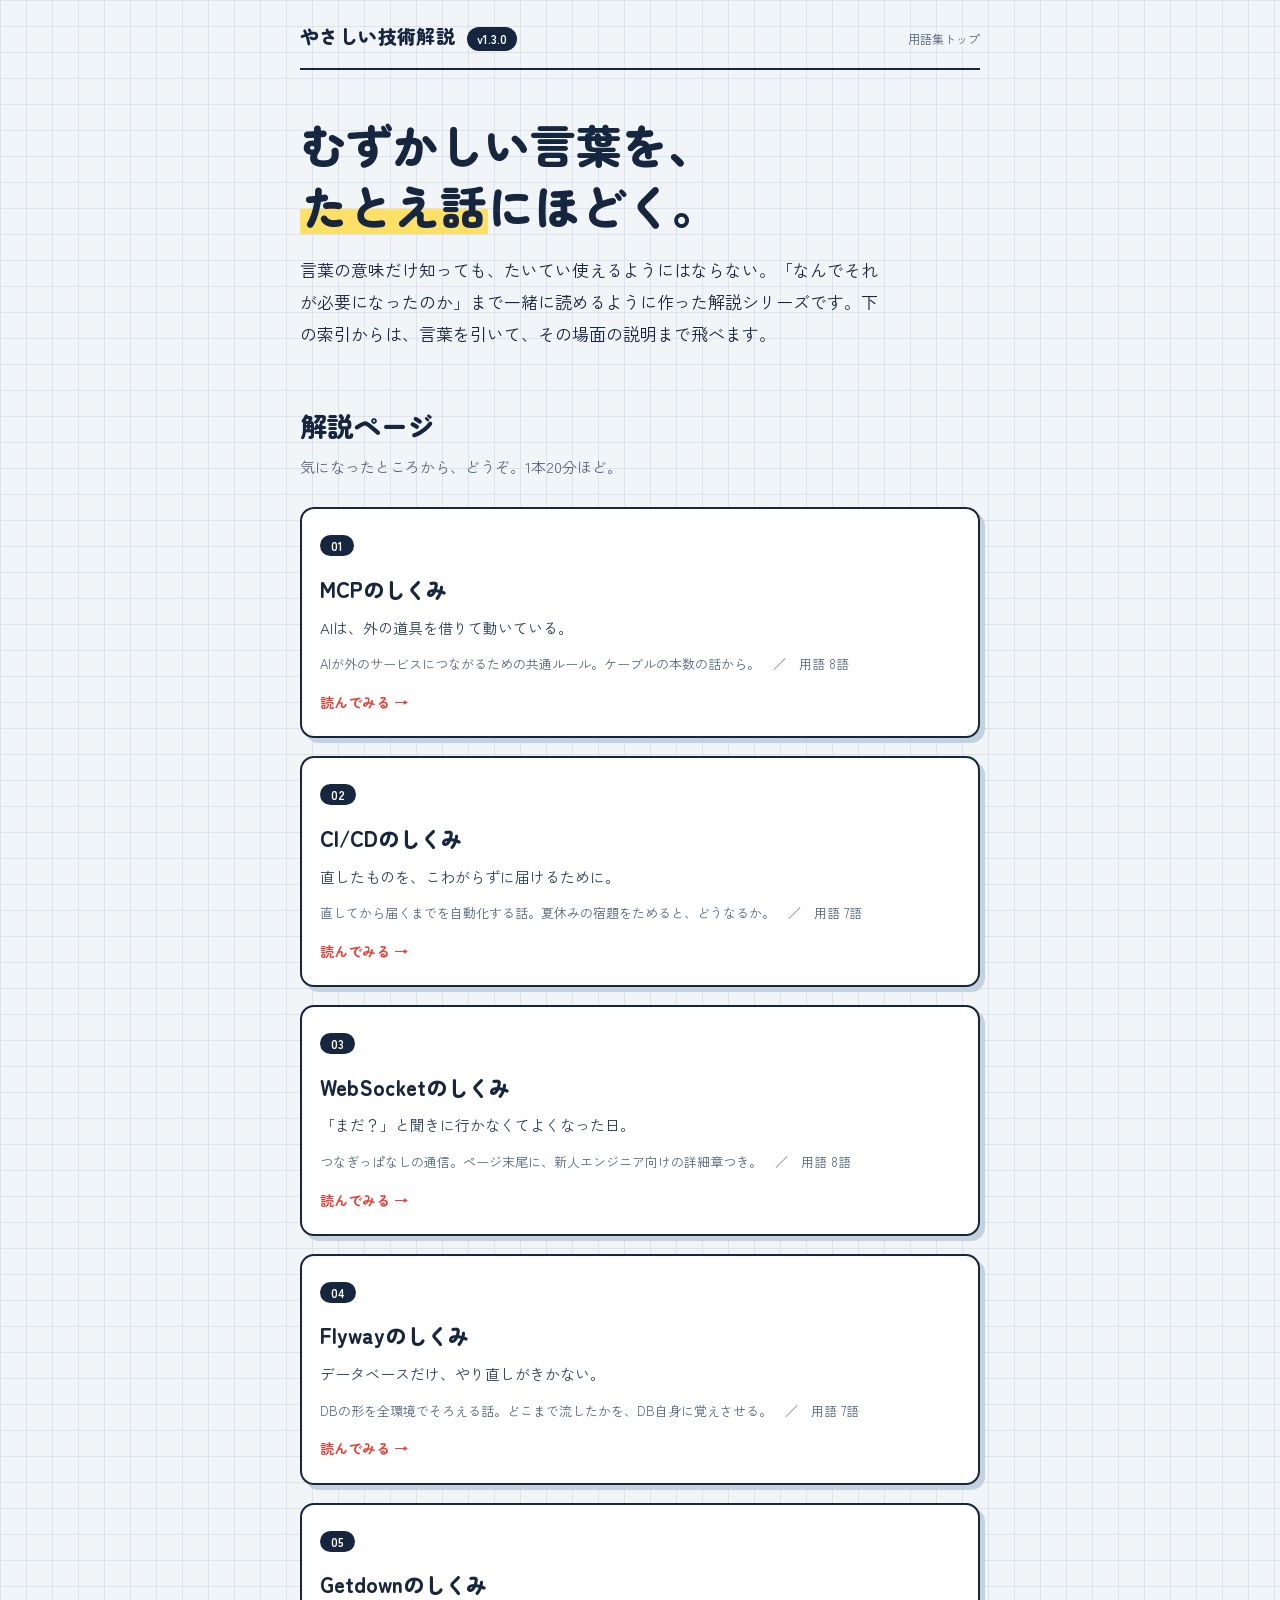
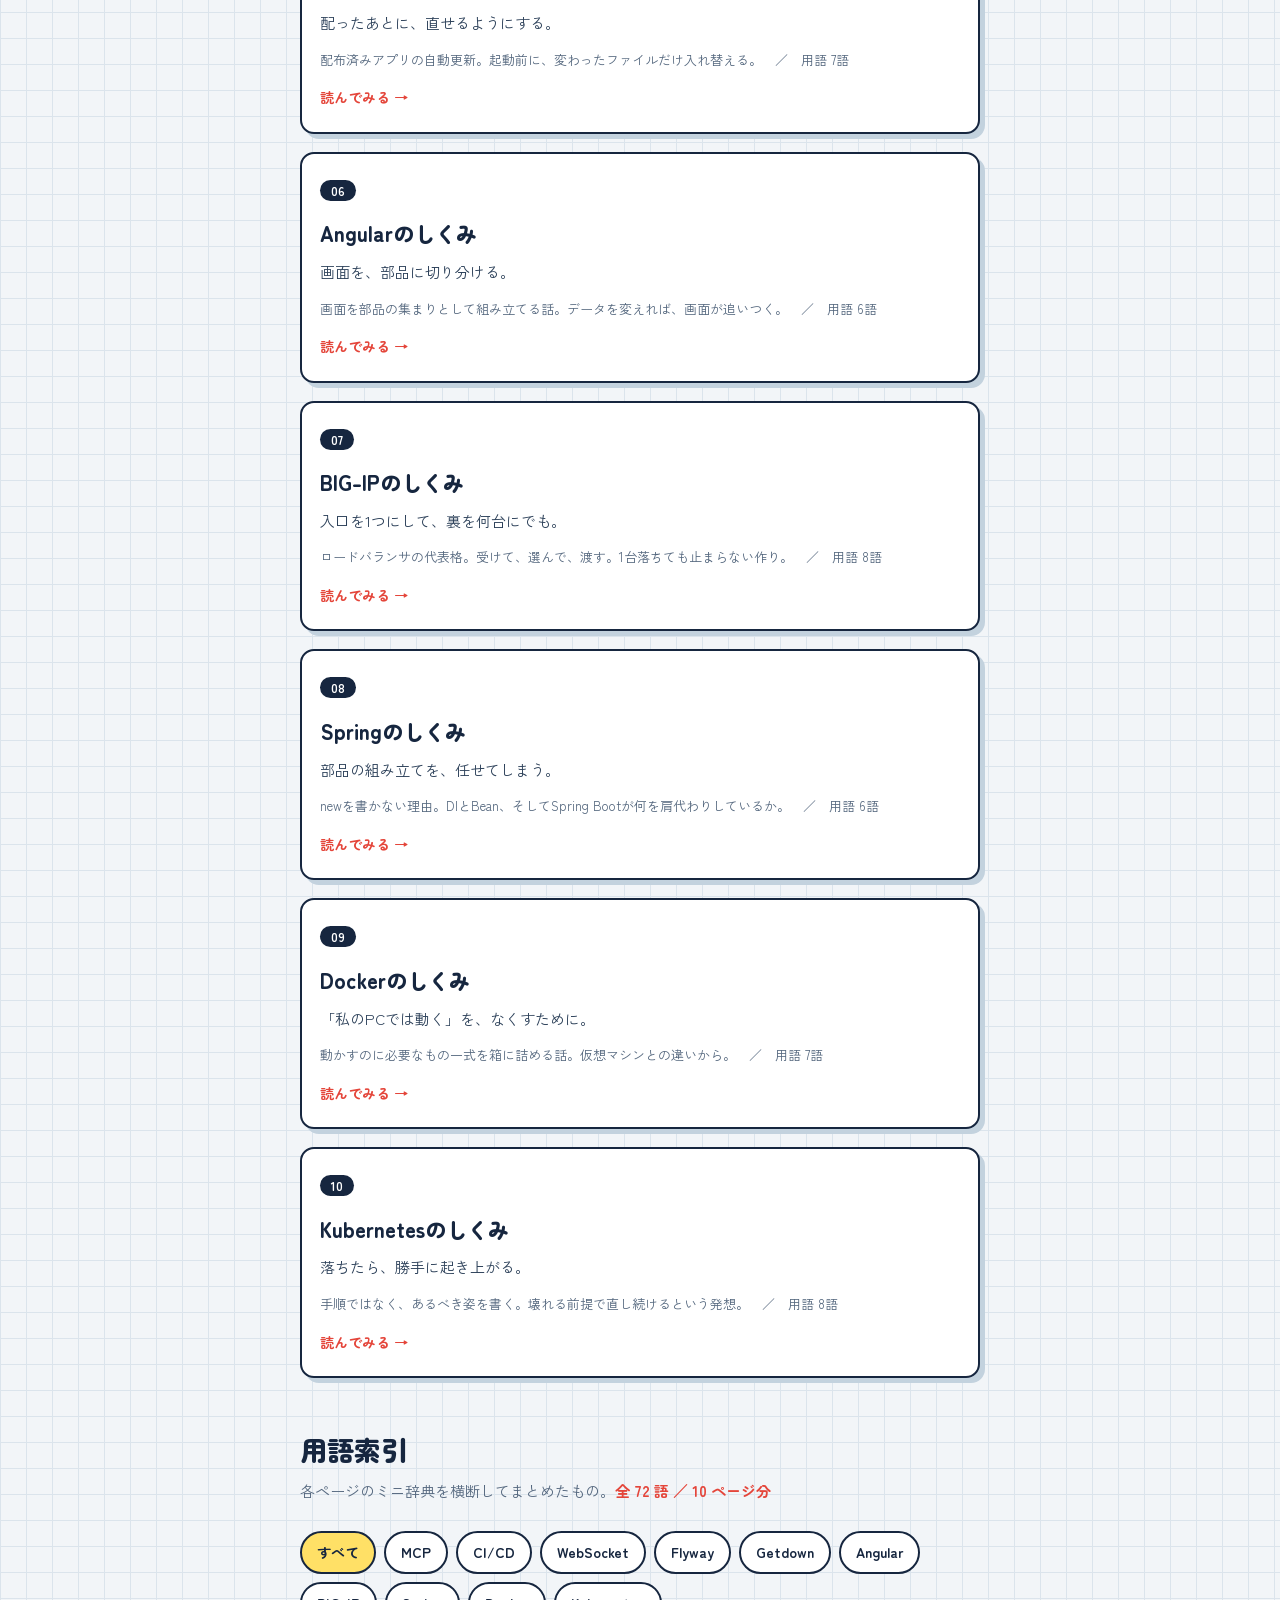
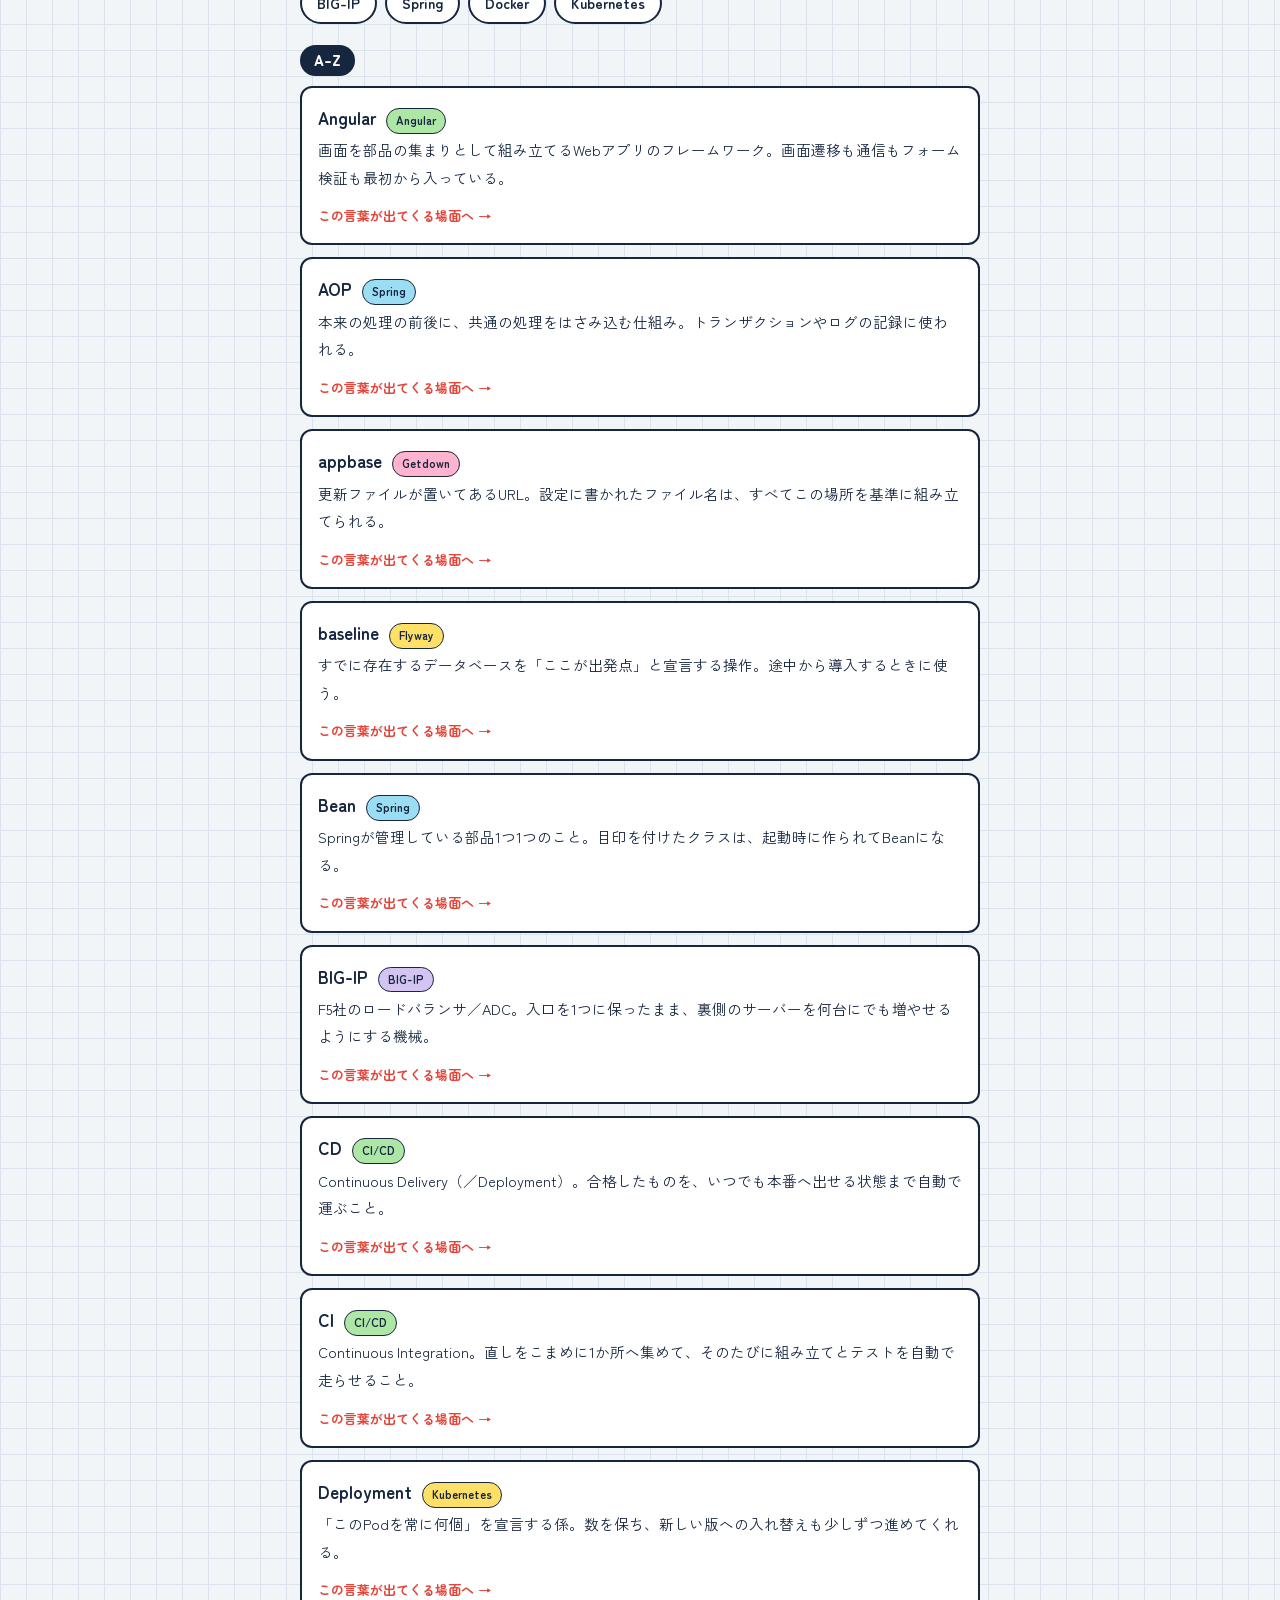
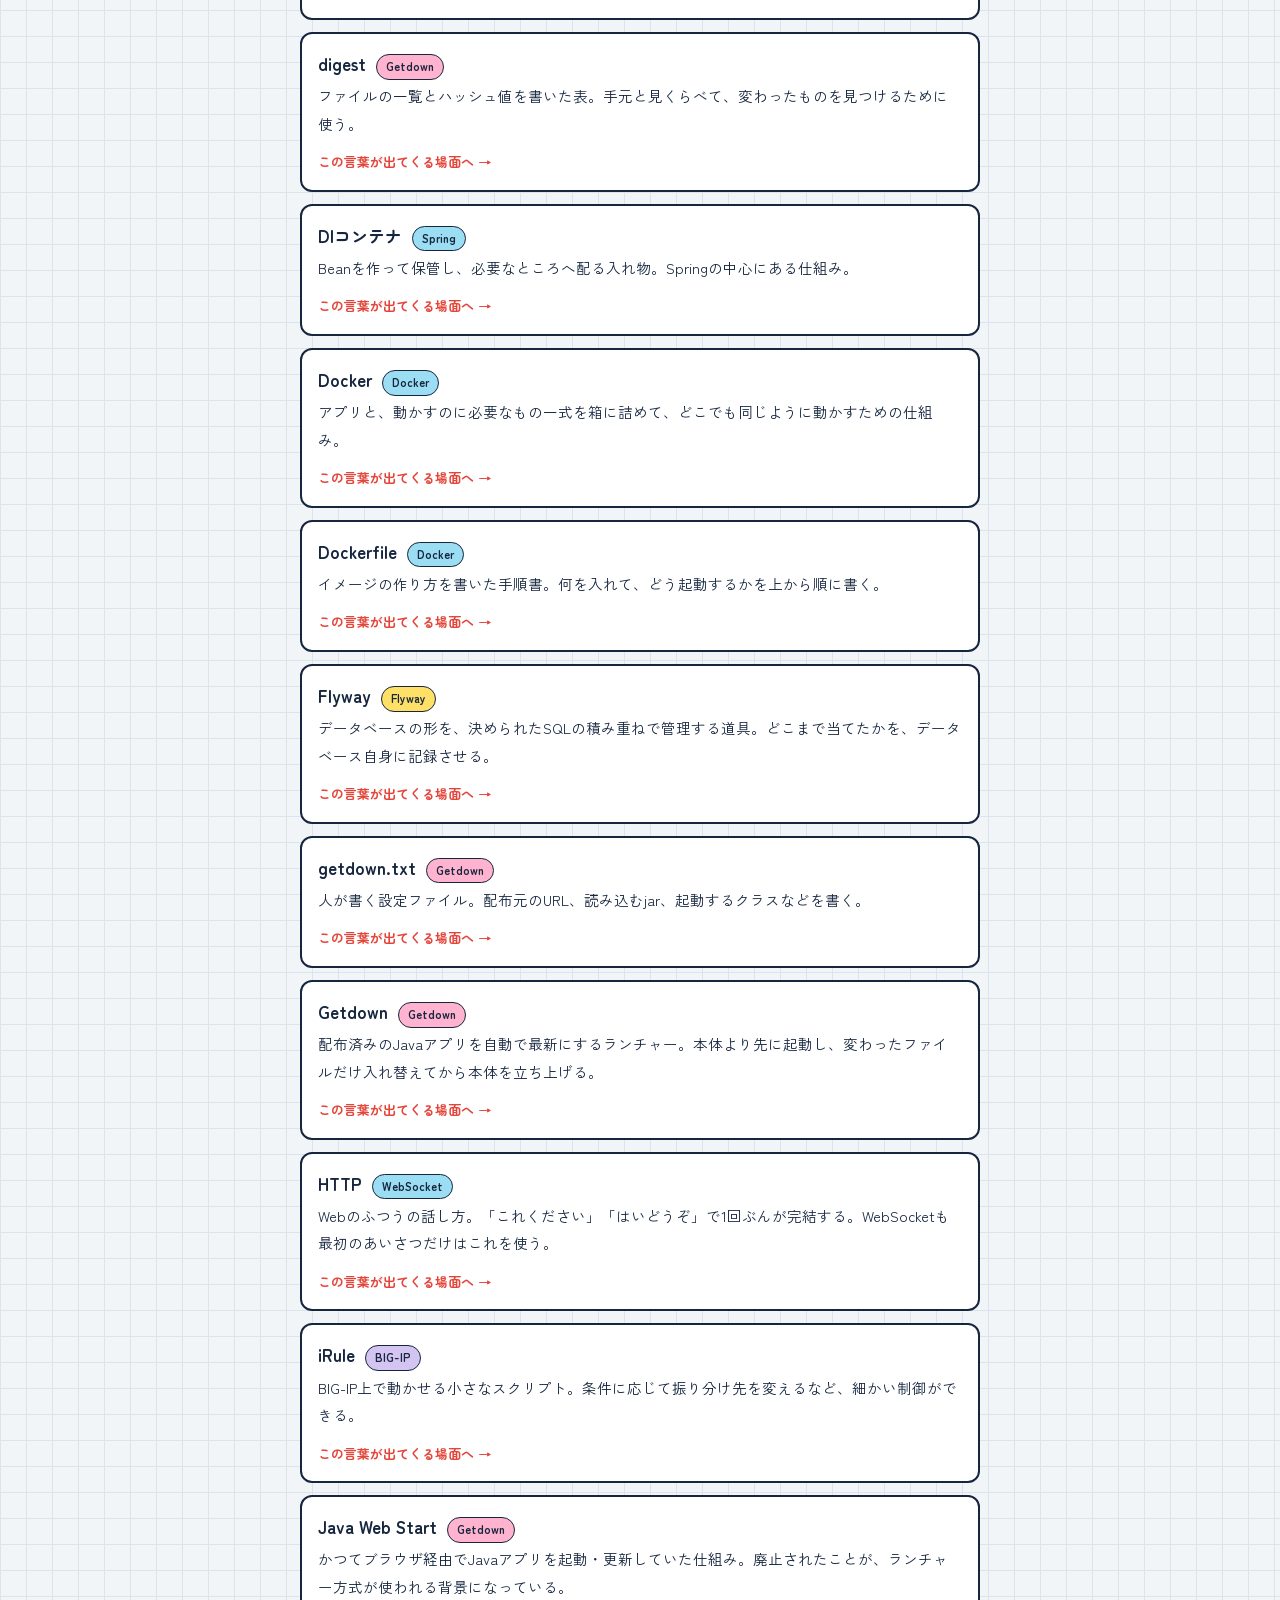
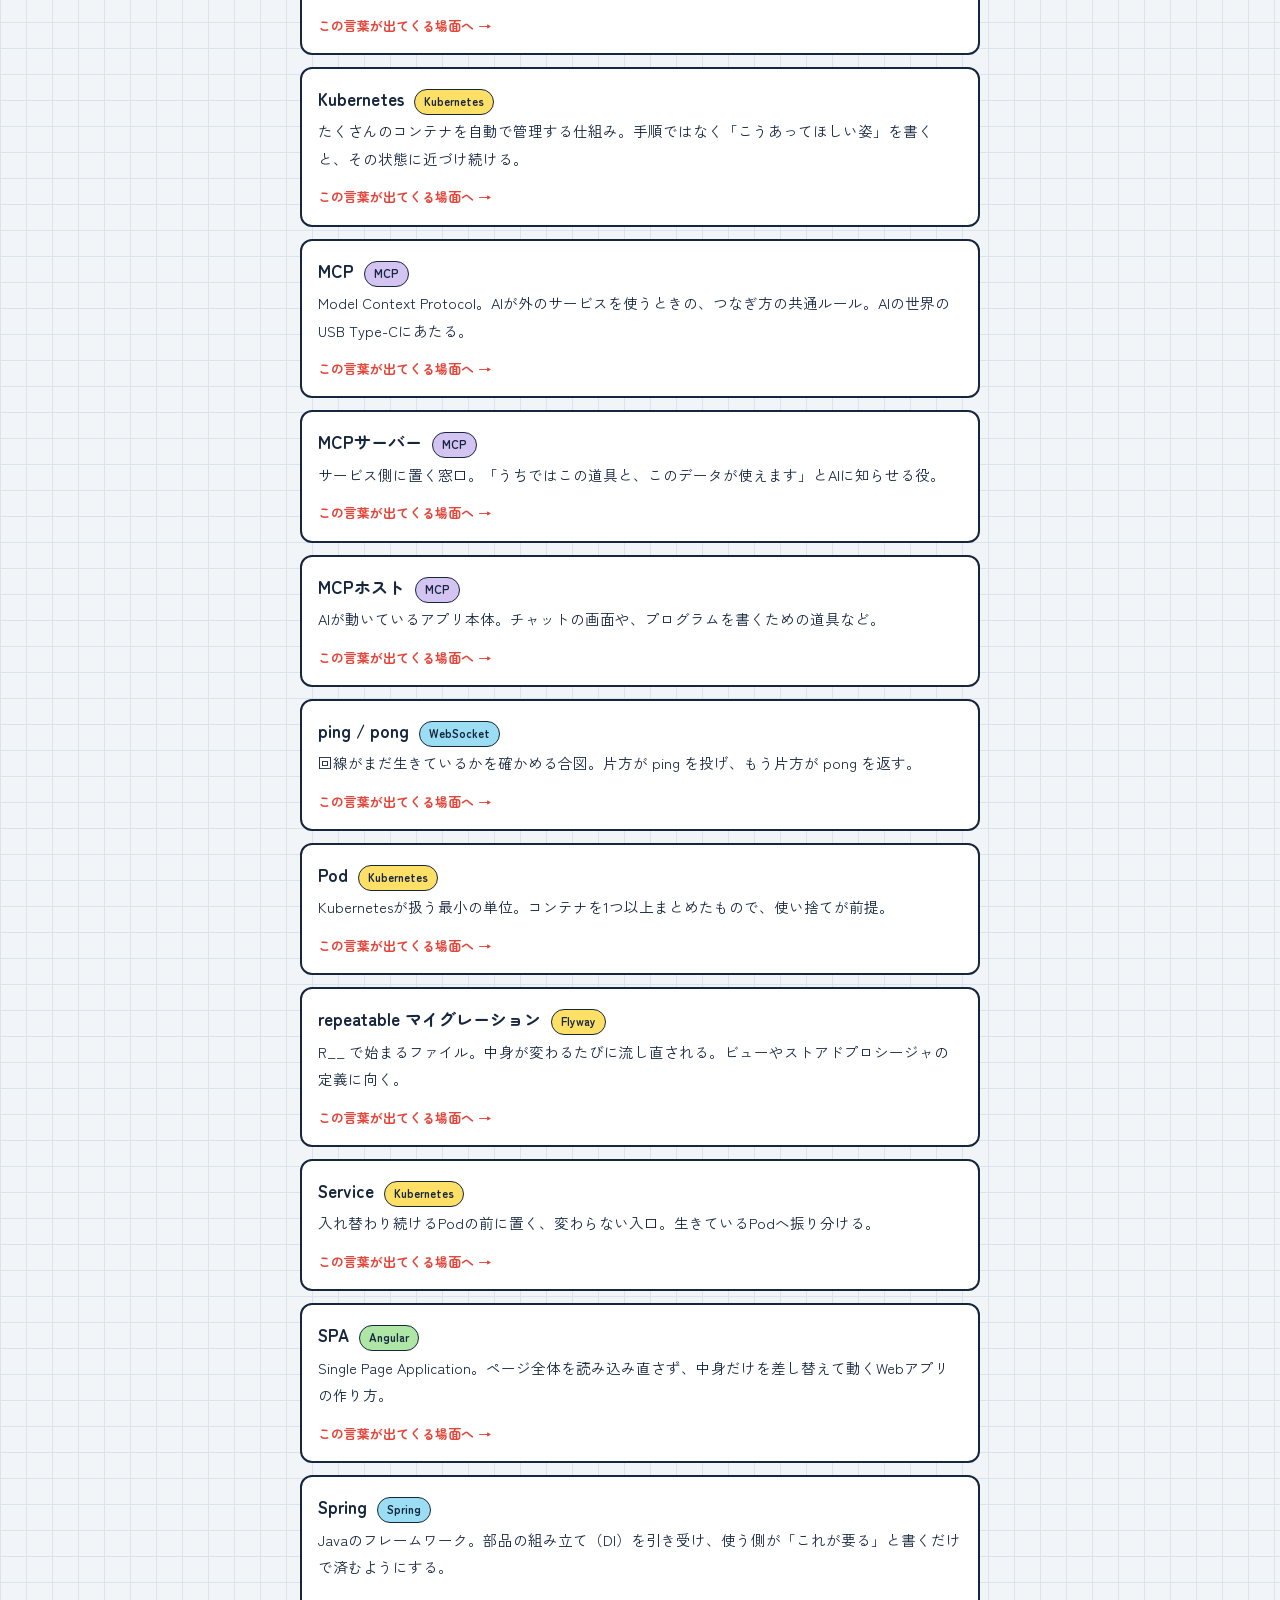
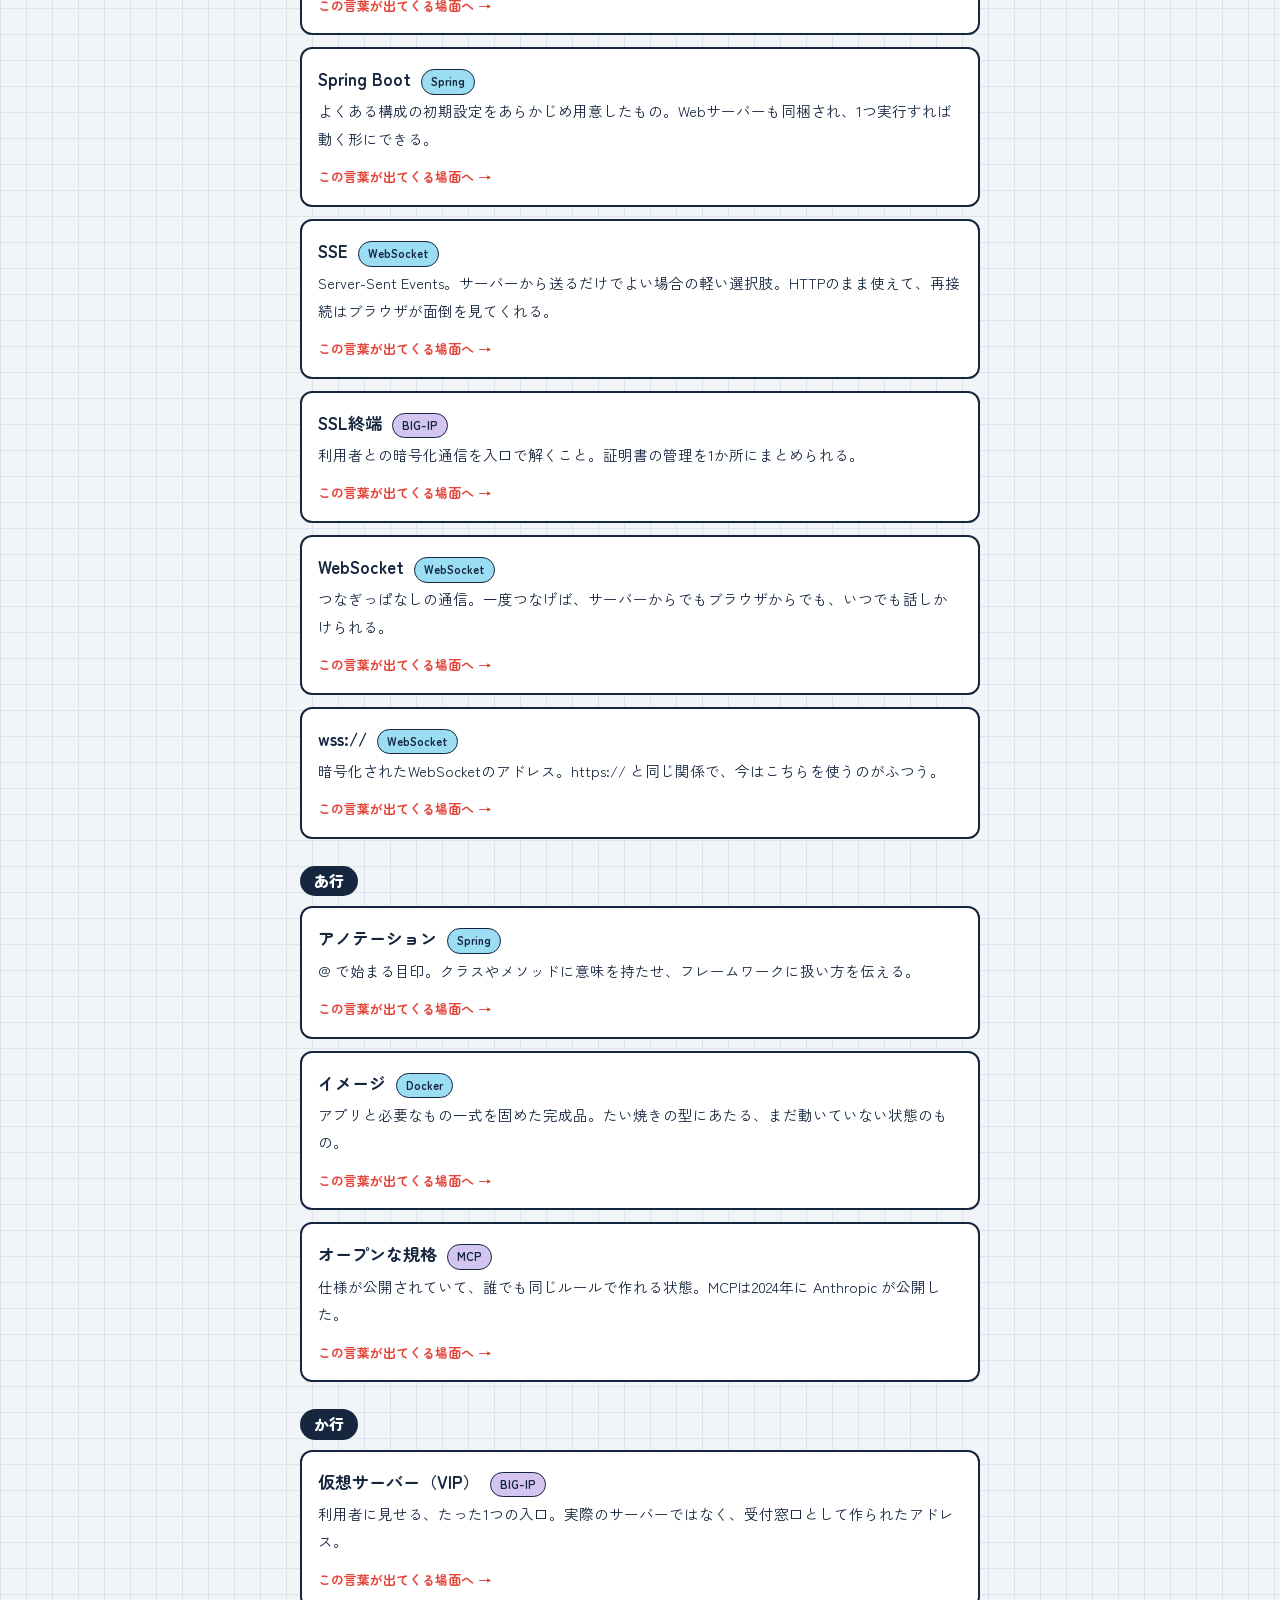
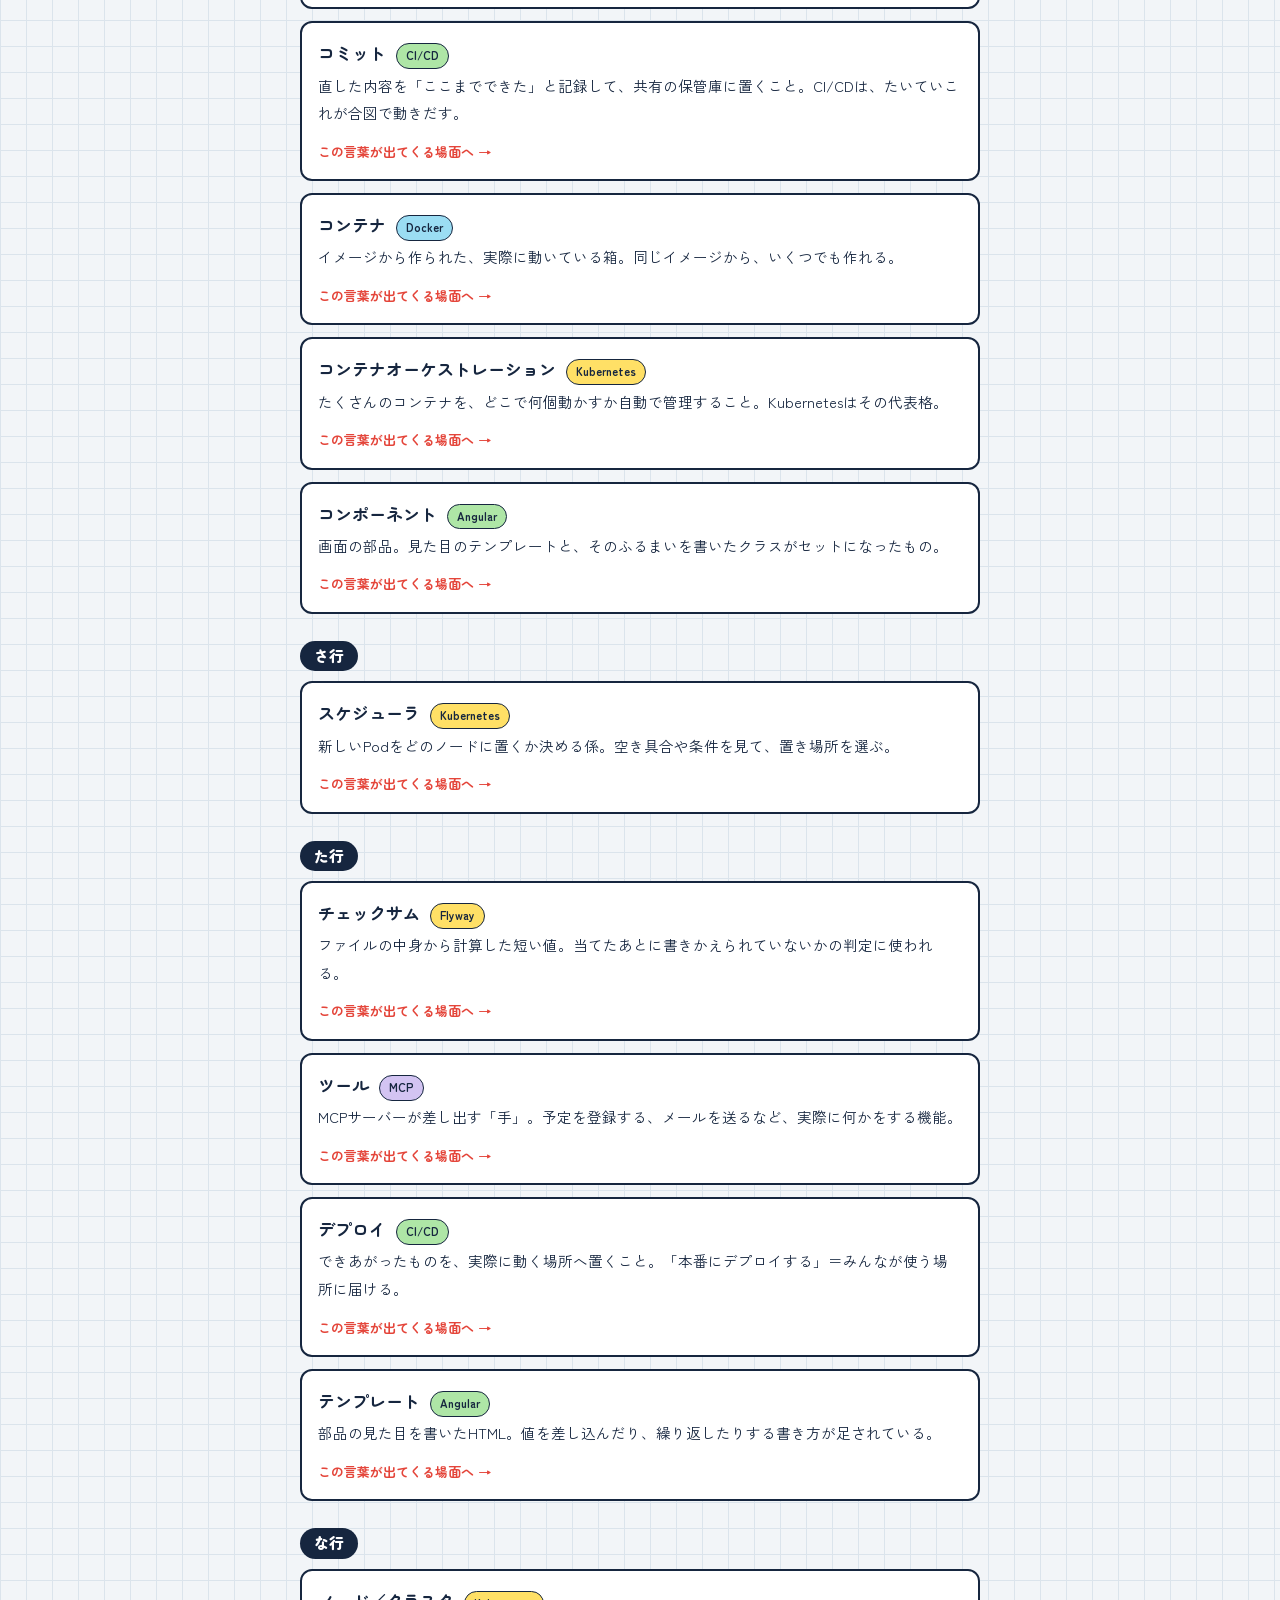
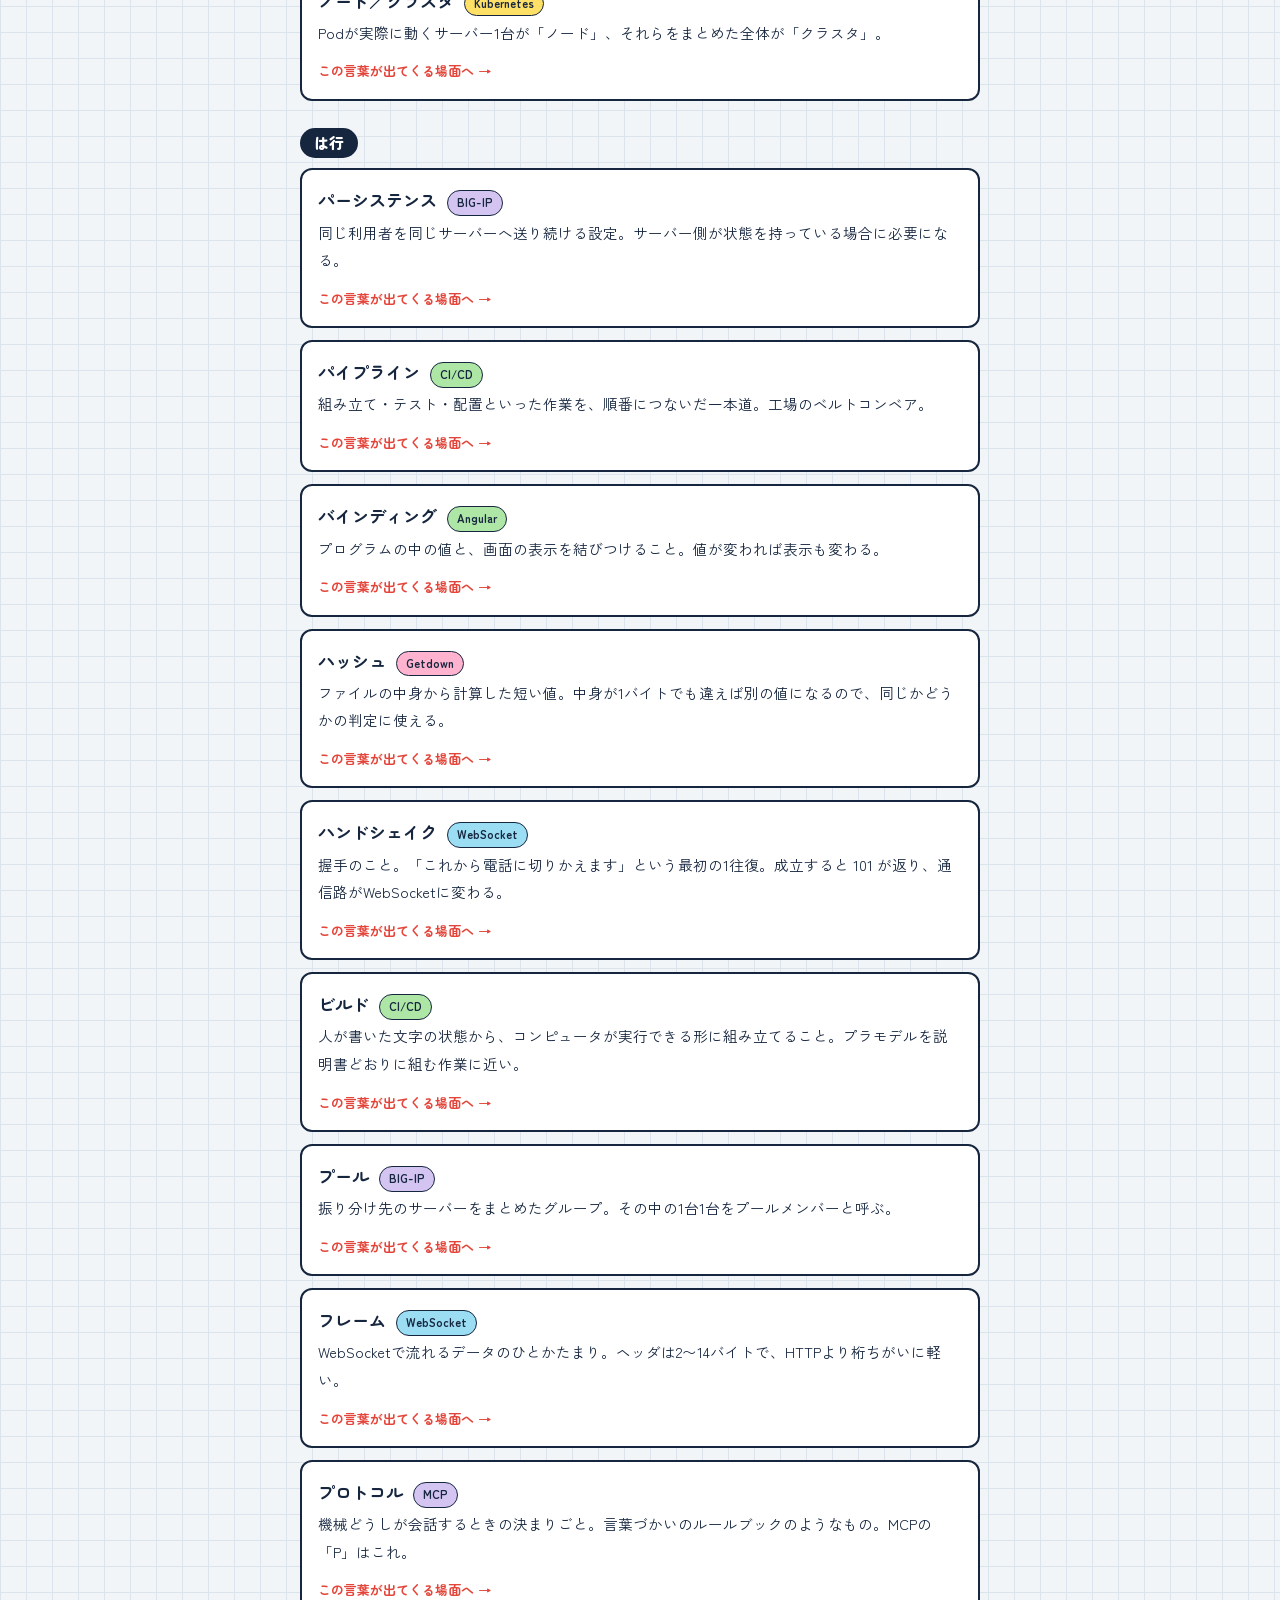
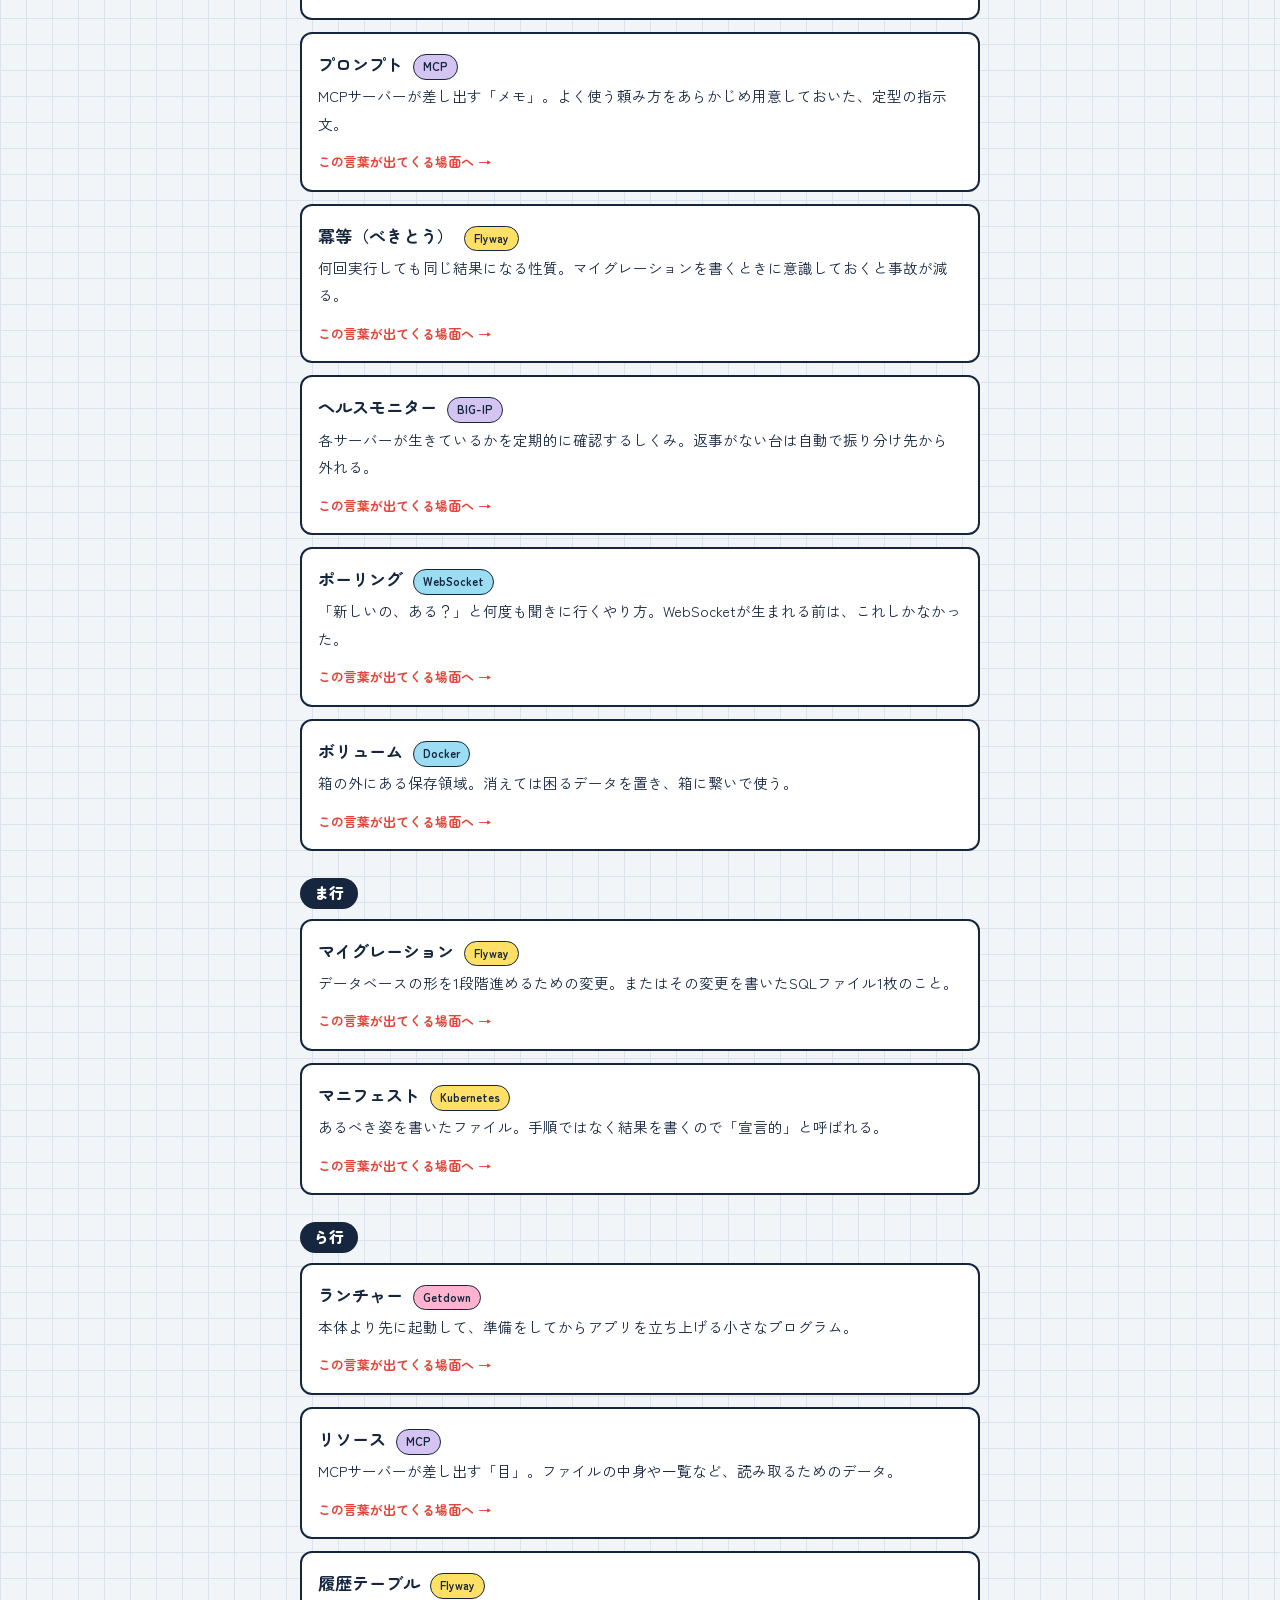
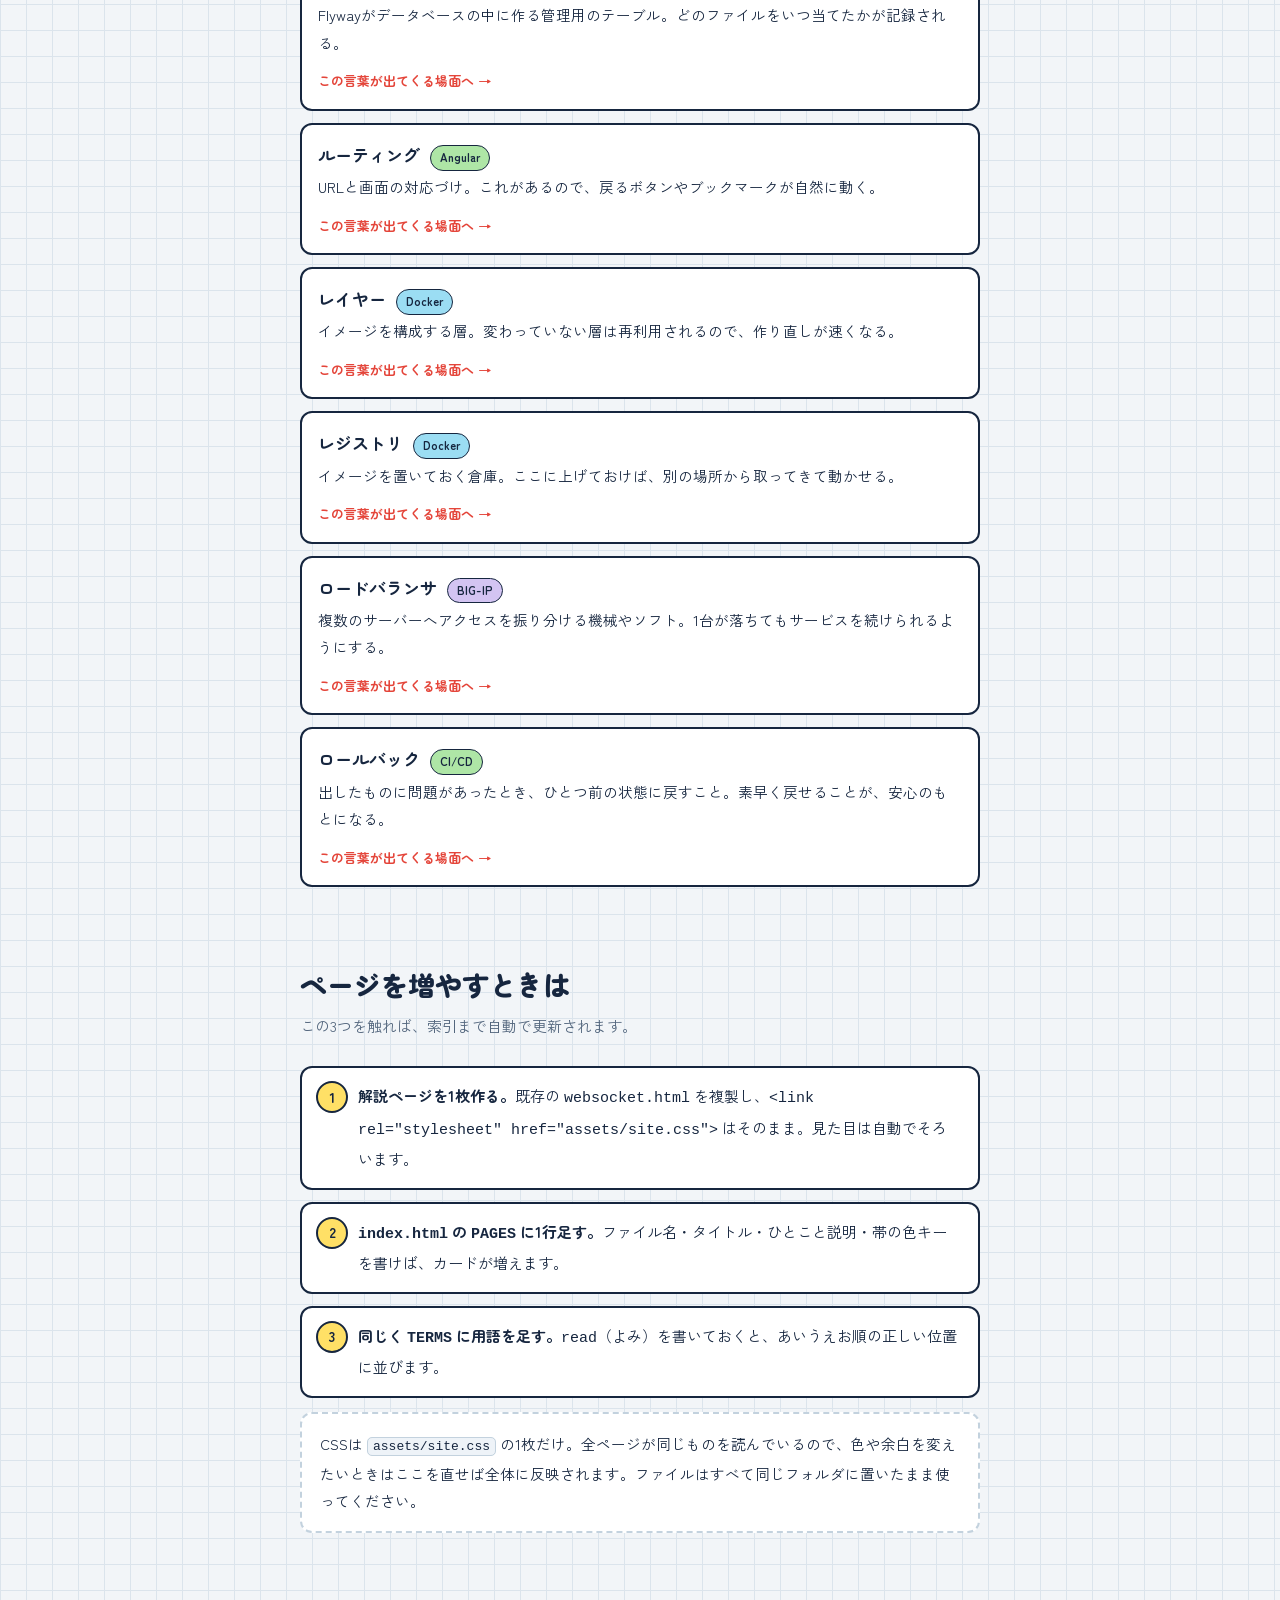
==== index.html @ 0afde0d0 "tech-glossary の内容を追加 添付されたtech-glossary.zipの中身（MCP・CI/CD・WebSocket・Flyway・Getdown・ Angular・BIG-IP・Sp" ====
<!DOCTYPE html>
<html lang="ja">
<head>
<meta charset="utf-8">
<meta name="viewport" content="width=device-width, initial-scale=1">
<title>やさしい技術解説 — 用語集</title>
<meta name="description" content="MCP・CI/CD・WebSocket を、たとえ話と図解とクイズでたどる解説シリーズ。各ページの用語をまとめた索引つき。">
<link rel="preconnect" href="https://fonts.googleapis.com">
<link rel="preconnect" href="https://fonts.gstatic.com" crossorigin>
<link href="https://fonts.googleapis.com/css2?family=Zen+Kaku+Gothic+New:wght@400;500;700&family=Zen+Maru+Gothic:wght@500;700;900&display=swap" rel="stylesheet">
<link rel="stylesheet" href="assets/site.css">
</head>
<body>
<div class="wrap">

<header class="topbar">
  <span class="logo">やさしい技術解説</span>
  <span class="ver" id="version">v1.3.0</span>
  <span class="from">用語集トップ</span>
</header>

<main>

<div class="sitehero">
  <h1>むずかしい言葉を、<br><span class="mark">たとえ話</span>にほどく。</h1>
  <p>言葉の意味だけ知っても、たいてい使えるようにはならない。「なんでそれが必要になったのか」まで一緒に読めるように作った解説シリーズです。下の索引からは、言葉を引いて、その場面の説明まで飛べます。</p>
</div>

<section id="pages">
  <h2>解説ページ</h2>
  <p class="lead">気になったところから、どうぞ。1本20分ほど。</p>
  <div class="cards" id="cards"></div>
</section>

<section id="glossary">
  <h2>用語索引</h2>
  <p class="lead">各ページのミニ辞典を横断してまとめたもの。<span class="pen" id="term-count"></span></p>
  <div class="chips" id="chips"></div>
  <div class="gidx" id="gidx"></div>
</section>

<section id="howto">
  <h2>ページを増やすときは</h2>
  <p class="lead">この3つを触れば、索引まで自動で更新されます。</p>
  <ol class="steps">
    <li><b>解説ページを1枚作る。</b>既存の <code>websocket.html</code> を複製し、<code>&lt;link rel="stylesheet" href="assets/site.css"&gt;</code> はそのまま。見た目は自動でそろいます。</li>
    <li><b><code>index.html</code> の <code>PAGES</code> に1行足す。</b>ファイル名・タイトル・ひとこと説明・帯の色キーを書けば、カードが増えます。</li>
    <li><b>同じく <code>TERMS</code> に用語を足す。</b><code>read</code>（よみ）を書いておくと、あいうえお順の正しい位置に並びます。</li>
  </ol>
  <p class="howto">CSSは <code>assets/site.css</code> の1枚だけ。全ページが同じものを読んでいるので、色や余白を変えたいときはここを直せば全体に反映されます。ファイルはすべて同じフォルダに置いたまま使ってください。</p>
</section>

</main>

<footer>
  <p>やさしい技術解説シリーズ。たとえ話・図解・クイズで、技術のことばを「なんのために生まれたか」から説明しています。</p>
  <p class="footver">用語集トップ　v1.3.0</p>
</footer>

</div>

<script>
"use strict";
var APP_VERSION = "1.3.0";

/* ============ ページ一覧 ============ */
var PAGES = [
  {
    key:"mcp", file:"mcp.html", no:"01",
    title:"MCPのしくみ",
    q:"AIは、外の道具を借りて動いている。",
    meta:"AIが外のサービスにつながるための共通ルール。ケーブルの本数の話から。"
  },
  {
    key:"cicd", file:"cicd.html", no:"02",
    title:"CI/CDのしくみ",
    q:"直したものを、こわがらずに届けるために。",
    meta:"直してから届くまでを自動化する話。夏休みの宿題をためると、どうなるか。"
  },
  {
    key:"websocket", file:"websocket.html", no:"03",
    title:"WebSocketのしくみ",
    q:"「まだ？」と聞きに行かなくてよくなった日。",
    meta:"つなぎっぱなしの通信。ページ末尾に、新人エンジニア向けの詳細章つき。"
  },
  {
    key:"flyway", file:"flyway.html", no:"04",
    title:"Flywayのしくみ",
    q:"データベースだけ、やり直しがきかない。",
    meta:"DBの形を全環境でそろえる話。どこまで流したかを、DB自身に覚えさせる。"
  },
  {
    key:"getdown", file:"getdown.html", no:"05",
    title:"Getdownのしくみ",
    q:"配ったあとに、直せるようにする。",
    meta:"配布済みアプリの自動更新。起動前に、変わったファイルだけ入れ替える。"
  },
  {
    key:"angular", file:"angular.html", no:"06",
    title:"Angularのしくみ",
    q:"画面を、部品に切り分ける。",
    meta:"画面を部品の集まりとして組み立てる話。データを変えれば、画面が追いつく。"
  },
  {
    key:"bigip", file:"bigip.html", no:"07",
    title:"BIG-IPのしくみ",
    q:"入口を1つにして、裏を何台にでも。",
    meta:"ロードバランサの代表格。受けて、選んで、渡す。1台落ちても止まらない作り。"
  },
  {
    key:"spring", file:"spring.html", no:"08",
    title:"Springのしくみ",
    q:"部品の組み立てを、任せてしまう。",
    meta:"newを書かない理由。DIとBean、そしてSpring Bootが何を肩代わりしているか。"
  },
  {
    key:"docker", file:"docker.html", no:"09",
    title:"Dockerのしくみ",
    q:"「私のPCでは動く」を、なくすために。",
    meta:"動かすのに必要なもの一式を箱に詰める話。仮想マシンとの違いから。"
  },
  {
    key:"k8s", file:"kubernetes.html", no:"10",
    title:"Kubernetesのしくみ",
    q:"落ちたら、勝手に起き上がる。",
    meta:"手順ではなく、あるべき姿を書く。壊れる前提で直し続けるという発想。"
  }
];

/* ============ 用語（各ページのミニ辞典を横断） ============ */
var TERMS = [
  /* --- MCP --- */
  {t:"MCP", read:"MCP", page:"mcp", anchor:"",
   d:"Model Context Protocol。AIが外のサービスを使うときの、つなぎ方の共通ルール。AIの世界のUSB Type-Cにあたる。"},
  {t:"プロトコル", read:"ぷろとこる", page:"mcp", anchor:"#words",
   d:"機械どうしが会話するときの決まりごと。言葉づかいのルールブックのようなもの。MCPの「P」はこれ。"},
  {t:"MCPホスト", read:"MCPほすと", page:"mcp", anchor:"#words",
   d:"AIが動いているアプリ本体。チャットの画面や、プログラムを書くための道具など。"},
  {t:"MCPサーバー", read:"MCPさーばー", page:"mcp", anchor:"#words",
   d:"サービス側に置く窓口。「うちではこの道具と、このデータが使えます」とAIに知らせる役。"},
  {t:"オープンな規格", read:"おーぷんなきかく", page:"mcp", anchor:"#words",
   d:"仕様が公開されていて、誰でも同じルールで作れる状態。MCPは2024年に Anthropic が公開した。"},
  {t:"ツール", read:"つーる", page:"mcp", anchor:"#three",
   d:"MCPサーバーが差し出す「手」。予定を登録する、メールを送るなど、実際に何かをする機能。"},
  {t:"リソース", read:"りそーす", page:"mcp", anchor:"#three",
   d:"MCPサーバーが差し出す「目」。ファイルの中身や一覧など、読み取るためのデータ。"},
  {t:"プロンプト", read:"ぷろんぷと", page:"mcp", anchor:"#three",
   d:"MCPサーバーが差し出す「メモ」。よく使う頼み方をあらかじめ用意しておいた、定型の指示文。"},

  /* --- CI/CD --- */
  {t:"CI", read:"CI", page:"cicd", anchor:"#cicd",
   d:"Continuous Integration。直しをこまめに1か所へ集めて、そのたびに組み立てとテストを自動で走らせること。"},
  {t:"CD", read:"CD", page:"cicd", anchor:"#cicd",
   d:"Continuous Delivery（／Deployment）。合格したものを、いつでも本番へ出せる状態まで自動で運ぶこと。"},
  {t:"コミット", read:"こみっと", page:"cicd", anchor:"#words",
   d:"直した内容を「ここまでできた」と記録して、共有の保管庫に置くこと。CI/CDは、たいていこれが合図で動きだす。"},
  {t:"ビルド", read:"びるど", page:"cicd", anchor:"#words",
   d:"人が書いた文字の状態から、コンピュータが実行できる形に組み立てること。プラモデルを説明書どおりに組む作業に近い。"},
  {t:"パイプライン", read:"ぱいぷらいん", page:"cicd", anchor:"#words",
   d:"組み立て・テスト・配置といった作業を、順番につないだ一本道。工場のベルトコンベア。"},
  {t:"デプロイ", read:"でぷろい", page:"cicd", anchor:"#words",
   d:"できあがったものを、実際に動く場所へ置くこと。「本番にデプロイする」＝みんなが使う場所に届ける。"},
  {t:"ロールバック", read:"ろーるばっく", page:"cicd", anchor:"#words",
   d:"出したものに問題があったとき、ひとつ前の状態に戻すこと。素早く戻せることが、安心のもとになる。"},

  /* --- WebSocket --- */
  {t:"WebSocket", read:"WebSocket", page:"websocket", anchor:"",
   d:"つなぎっぱなしの通信。一度つなげば、サーバーからでもブラウザからでも、いつでも話しかけられる。"},
  {t:"HTTP", read:"HTTP", page:"websocket", anchor:"#words",
   d:"Webのふつうの話し方。「これください」「はいどうぞ」で1回ぶんが完結する。WebSocketも最初のあいさつだけはこれを使う。"},
  {t:"ハンドシェイク", read:"はんどしぇいく", page:"websocket", anchor:"#d1",
   d:"握手のこと。「これから電話に切りかえます」という最初の1往復。成立すると 101 が返り、通信路がWebSocketに変わる。"},
  {t:"ポーリング", read:"ぽーりんぐ", page:"websocket", anchor:"#words",
   d:"「新しいの、ある？」と何度も聞きに行くやり方。WebSocketが生まれる前は、これしかなかった。"},
  {t:"フレーム", read:"ふれーむ", page:"websocket", anchor:"#d2",
   d:"WebSocketで流れるデータのひとかたまり。ヘッダは2〜14バイトで、HTTPより桁ちがいに軽い。"},
  {t:"ping / pong", read:"ping", page:"websocket", anchor:"#d4",
   d:"回線がまだ生きているかを確かめる合図。片方が ping を投げ、もう片方が pong を返す。"},
  {t:"wss://", read:"wss", page:"websocket", anchor:"#words",
   d:"暗号化されたWebSocketのアドレス。https:// と同じ関係で、今はこちらを使うのがふつう。"},
  {t:"SSE", read:"SSE", page:"websocket", anchor:"#when",
   d:"Server-Sent Events。サーバーから送るだけでよい場合の軽い選択肢。HTTPのまま使えて、再接続はブラウザが面倒を見てくれる。"},

  /* --- Flyway --- */
  {t:"Flyway", read:"Flyway", page:"flyway", anchor:"",
   d:"データベースの形を、決められたSQLの積み重ねで管理する道具。どこまで当てたかを、データベース自身に記録させる。"},
  {t:"マイグレーション", read:"まいぐれーしょん", page:"flyway", anchor:"#words",
   d:"データベースの形を1段階進めるための変更。またはその変更を書いたSQLファイル1枚のこと。"},
  {t:"履歴テーブル", read:"りれきてーぶる", page:"flyway", anchor:"#words",
   d:"Flywayがデータベースの中に作る管理用のテーブル。どのファイルをいつ当てたかが記録される。"},
  {t:"チェックサム", read:"ちぇっくさむ", page:"flyway", anchor:"#words",
   d:"ファイルの中身から計算した短い値。当てたあとに書きかえられていないかの判定に使われる。"},
  {t:"baseline", read:"baseline", page:"flyway", anchor:"#words",
   d:"すでに存在するデータベースを「ここが出発点」と宣言する操作。途中から導入するときに使う。"},
  {t:"repeatable マイグレーション", read:"repeatable", page:"flyway", anchor:"#rules",
   d:"R__ で始まるファイル。中身が変わるたびに流し直される。ビューやストアドプロシージャの定義に向く。"},
  {t:"冪等（べきとう）", read:"べきとう", page:"flyway", anchor:"#words",
   d:"何回実行しても同じ結果になる性質。マイグレーションを書くときに意識しておくと事故が減る。"},

  /* --- Getdown --- */
  {t:"Getdown", read:"Getdown", page:"getdown", anchor:"",
   d:"配布済みのJavaアプリを自動で最新にするランチャー。本体より先に起動し、変わったファイルだけ入れ替えてから本体を立ち上げる。"},
  {t:"ランチャー", read:"らんちゃー", page:"getdown", anchor:"#words",
   d:"本体より先に起動して、準備をしてからアプリを立ち上げる小さなプログラム。"},
  {t:"appbase", read:"appbase", page:"getdown", anchor:"#words",
   d:"更新ファイルが置いてあるURL。設定に書かれたファイル名は、すべてこの場所を基準に組み立てられる。"},
  {t:"getdown.txt", read:"getdown", page:"getdown", anchor:"#files",
   d:"人が書く設定ファイル。配布元のURL、読み込むjar、起動するクラスなどを書く。"},
  {t:"digest", read:"digest", page:"getdown", anchor:"#files",
   d:"ファイルの一覧とハッシュ値を書いた表。手元と見くらべて、変わったものを見つけるために使う。"},
  {t:"ハッシュ", read:"はっしゅ", page:"getdown", anchor:"#words",
   d:"ファイルの中身から計算した短い値。中身が1バイトでも違えば別の値になるので、同じかどうかの判定に使える。"},
  {t:"Java Web Start", read:"Java", page:"getdown", anchor:"#words",
   d:"かつてブラウザ経由でJavaアプリを起動・更新していた仕組み。廃止されたことが、ランチャー方式が使われる背景になっている。"},

  /* --- Angular --- */
  {t:"Angular", read:"Angular", page:"angular", anchor:"",
   d:"画面を部品の集まりとして組み立てるWebアプリのフレームワーク。画面遷移も通信もフォーム検証も最初から入っている。"},
  {t:"コンポーネント", read:"こんぽーねんと", page:"angular", anchor:"#words",
   d:"画面の部品。見た目のテンプレートと、そのふるまいを書いたクラスがセットになったもの。"},
  {t:"テンプレート", read:"てんぷれーと", page:"angular", anchor:"#words",
   d:"部品の見た目を書いたHTML。値を差し込んだり、繰り返したりする書き方が足されている。"},
  {t:"バインディング", read:"ばいんでぃんぐ", page:"angular", anchor:"#words",
   d:"プログラムの中の値と、画面の表示を結びつけること。値が変われば表示も変わる。"},
  {t:"ルーティング", read:"るーてぃんぐ", page:"angular", anchor:"#words",
   d:"URLと画面の対応づけ。これがあるので、戻るボタンやブックマークが自然に動く。"},
  {t:"SPA", read:"SPA", page:"angular", anchor:"#words",
   d:"Single Page Application。ページ全体を読み込み直さず、中身だけを差し替えて動くWebアプリの作り方。"},

  /* --- BIG-IP --- */
  {t:"BIG-IP", read:"BIG-IP", page:"bigip", anchor:"",
   d:"F5社のロードバランサ／ADC。入口を1つに保ったまま、裏側のサーバーを何台にでも増やせるようにする機械。"},
  {t:"ロードバランサ", read:"ろーどばらんさ", page:"bigip", anchor:"#words",
   d:"複数のサーバーへアクセスを振り分ける機械やソフト。1台が落ちてもサービスを続けられるようにする。"},
  {t:"仮想サーバー（VIP）", read:"かそうさーばー", page:"bigip", anchor:"#words",
   d:"利用者に見せる、たった1つの入口。実際のサーバーではなく、受付窓口として作られたアドレス。"},
  {t:"プール", read:"ぷーる", page:"bigip", anchor:"#words",
   d:"振り分け先のサーバーをまとめたグループ。その中の1台1台をプールメンバーと呼ぶ。"},
  {t:"ヘルスモニター", read:"へるすもにたー", page:"bigip", anchor:"#words",
   d:"各サーバーが生きているかを定期的に確認するしくみ。返事がない台は自動で振り分け先から外れる。"},
  {t:"パーシステンス", read:"ぱーしすてんす", page:"bigip", anchor:"#words",
   d:"同じ利用者を同じサーバーへ送り続ける設定。サーバー側が状態を持っている場合に必要になる。"},
  {t:"SSL終端", read:"SSLしゅうたん", page:"bigip", anchor:"#words",
   d:"利用者との暗号化通信を入口で解くこと。証明書の管理を1か所にまとめられる。"},
  {t:"iRule", read:"iRule", page:"bigip", anchor:"#words",
   d:"BIG-IP上で動かせる小さなスクリプト。条件に応じて振り分け先を変えるなど、細かい制御ができる。"},

  /* --- Spring --- */
  {t:"Spring", read:"Spring", page:"spring", anchor:"",
   d:"Javaのフレームワーク。部品の組み立て（DI）を引き受け、使う側が「これが要る」と書くだけで済むようにする。"},
  {t:"Bean", read:"Bean", page:"spring", anchor:"#words",
   d:"Springが管理している部品1つ1つのこと。目印を付けたクラスは、起動時に作られてBeanになる。"},
  {t:"DIコンテナ", read:"DIこんてな", page:"spring", anchor:"#words",
   d:"Beanを作って保管し、必要なところへ配る入れ物。Springの中心にある仕組み。"},
  {t:"アノテーション", read:"あのてーしょん", page:"spring", anchor:"#words",
   d:"@ で始まる目印。クラスやメソッドに意味を持たせ、フレームワークに扱い方を伝える。"},
  {t:"AOP", read:"AOP", page:"spring", anchor:"#words",
   d:"本来の処理の前後に、共通の処理をはさみ込む仕組み。トランザクションやログの記録に使われる。"},
  {t:"Spring Boot", read:"Spring Boot", page:"spring", anchor:"#family",
   d:"よくある構成の初期設定をあらかじめ用意したもの。Webサーバーも同梱され、1つ実行すれば動く形にできる。"},

  /* --- Docker --- */
  {t:"Docker", read:"Docker", page:"docker", anchor:"",
   d:"アプリと、動かすのに必要なもの一式を箱に詰めて、どこでも同じように動かすための仕組み。"},
  {t:"イメージ", read:"いめーじ", page:"docker", anchor:"#words",
   d:"アプリと必要なもの一式を固めた完成品。たい焼きの型にあたる、まだ動いていない状態のもの。"},
  {t:"コンテナ", read:"こんてな", page:"docker", anchor:"#words",
   d:"イメージから作られた、実際に動いている箱。同じイメージから、いくつでも作れる。"},
  {t:"Dockerfile", read:"Dockerfile", page:"docker", anchor:"#words",
   d:"イメージの作り方を書いた手順書。何を入れて、どう起動するかを上から順に書く。"},
  {t:"レジストリ", read:"れじすとり", page:"docker", anchor:"#words",
   d:"イメージを置いておく倉庫。ここに上げておけば、別の場所から取ってきて動かせる。"},
  {t:"ボリューム", read:"ぼりゅーむ", page:"docker", anchor:"#words",
   d:"箱の外にある保存領域。消えては困るデータを置き、箱に繋いで使う。"},
  {t:"レイヤー", read:"れいやー", page:"docker", anchor:"#words",
   d:"イメージを構成する層。変わっていない層は再利用されるので、作り直しが速くなる。"},

  /* --- Kubernetes --- */
  {t:"Kubernetes", read:"Kubernetes", page:"k8s", anchor:"",
   d:"たくさんのコンテナを自動で管理する仕組み。手順ではなく「こうあってほしい姿」を書くと、その状態に近づけ続ける。"},
  {t:"コンテナオーケストレーション", read:"こんてなおーけすとれーしょん", page:"k8s", anchor:"#words",
   d:"たくさんのコンテナを、どこで何個動かすか自動で管理すること。Kubernetesはその代表格。"},
  {t:"Pod", read:"Pod", page:"k8s", anchor:"#parts",
   d:"Kubernetesが扱う最小の単位。コンテナを1つ以上まとめたもので、使い捨てが前提。"},
  {t:"Deployment", read:"Deployment", page:"k8s", anchor:"#parts",
   d:"「このPodを常に何個」を宣言する係。数を保ち、新しい版への入れ替えも少しずつ進めてくれる。"},
  {t:"Service", read:"Service", page:"k8s", anchor:"#parts",
   d:"入れ替わり続けるPodの前に置く、変わらない入口。生きているPodへ振り分ける。"},
  {t:"マニフェスト", read:"まにふぇすと", page:"k8s", anchor:"#words",
   d:"あるべき姿を書いたファイル。手順ではなく結果を書くので「宣言的」と呼ばれる。"},
  {t:"ノード／クラスタ", read:"のーど", page:"k8s", anchor:"#words",
   d:"Podが実際に動くサーバー1台が「ノード」、それらをまとめた全体が「クラスタ」。"},
  {t:"スケジューラ", read:"すけじゅーら", page:"k8s", anchor:"#words",
   d:"新しいPodをどのノードに置くか決める係。空き具合や条件を見て、置き場所を選ぶ。"}
];

/* ============ 表示 ============ */
var ROWS = [
  ["あ行","あいうえぉぁぃぅぇお"],
  ["か行","かがきぎくぐけげこご"],
  ["さ行","さざしじすずせぜそぞ"],
  ["た行","たちつてとだぢづでどっ"],
  ["な行","なにぬねの"],
  ["は行","はばぱひびぴふぶぷへべぺほぼぽ"],
  ["ま行","まみむめも"],
  ["や行","やゆよゃゅょ"],
  ["ら行","らりるれろ"],
  ["わ行","わをん"]
];

function rowOf(read){
  var c = read.charAt(0);
  if(/[A-Za-z0-9]/.test(c)) return "A–Z";
  for(var i = 0; i < ROWS.length; i++){
    if(ROWS[i][1].indexOf(c) >= 0) return ROWS[i][0];
  }
  return "その他";
}

function pageOf(key){
  for(var i = 0; i < PAGES.length; i++){
    if(PAGES[i].key === key) return PAGES[i];
  }
  return null;
}

function renderCards(){
  var host = document.getElementById("cards");
  var html = "";
  PAGES.forEach(function(p){
    var n = TERMS.filter(function(t){ return t.page === p.key; }).length;
    html += '<a class="cardlink" href="' + p.file + '">' +
              '<span class="no">' + p.no + '</span>' +
              '<h3>' + p.title + '</h3>' +
              '<p class="q">' + p.q + '</p>' +
              '<p class="meta">' + p.meta + '　／　用語 ' + n + '語</p>' +
              '<span class="go">読んでみる →</span>' +
            '</a>';
  });
  host.innerHTML = html;
}

var filter = "all";

function renderChips(){
  var host = document.getElementById("chips");
  var list = [{k:"all", label:"すべて"}];
  PAGES.forEach(function(p){ list.push({k:p.key, label:p.title.replace("のしくみ","")}); });

  host.innerHTML = list.map(function(c){
    return '<button type="button" data-k="' + c.k + '" aria-pressed="' +
           (c.k === filter ? "true" : "false") + '">' + c.label + '</button>';
  }).join("");

  Array.prototype.forEach.call(host.querySelectorAll("button"), function(b){
    b.addEventListener("click", function(){
      filter = b.dataset.k;
      renderChips();
      renderIndex();
    });
  });
}

function renderIndex(){
  var host = document.getElementById("gidx");
  var items = TERMS.filter(function(t){ return filter === "all" || t.page === filter; });

  items.sort(function(a, b){ return a.read.localeCompare(b.read, "ja"); });

  var order = ["A–Z"];
  ROWS.forEach(function(r){ order.push(r[0]); });
  order.push("その他");

  var buckets = {};
  items.forEach(function(t){
    var r = rowOf(t.read);
    (buckets[r] = buckets[r] || []).push(t);
  });

  var html = "";
  order.forEach(function(r){
    if(!buckets[r]) return;
    html += '<div class="grow"><h3>' + r + '</h3><ul class="terms">';
    buckets[r].forEach(function(t){
      var p = pageOf(t.page);
      html += '<li class="term">' +
                '<div class="head"><dfn>' + t.t + '</dfn>' +
                '<span class="src ' + t.page + '">' + p.title.replace("のしくみ","") + '</span></div>' +
                '<p>' + t.d + '</p>' +
                '<a href="' + p.file + t.anchor + '">この言葉が出てくる場面へ →</a>' +
              '</li>';
    });
    html += '</ul></div>';
  });

  host.innerHTML = html || '<p class="empty">この絞りこみに当てはまる用語はありません。</p>';
}

document.addEventListener("DOMContentLoaded", function(){
  document.getElementById("version").textContent = "v" + APP_VERSION;
  document.getElementById("term-count").textContent =
    "全 " + TERMS.length + " 語 ／ " + PAGES.length + " ページ分";
  renderCards();
  renderChips();
  renderIndex();
});
</script>
</body>
</html>
---- assets/site.css ----
:root{
  --paper:#F2F5F8;
  --rule:#DBE4EC;
  --rule-strong:#C3D2DE;
  --ink:#16263F;
  --ink-soft:#54677E;
  --red:#E4453A;
  --mk-yellow:#FFE066;
  --mk-pink:#FFB3CE;
  --mk-cyan:#9BDDF3;
  --mk-green:#AEE6A6;
  --mk-purple:#D3C4F2;
  --tape:#EFD98A;
  --font-round:"Zen Maru Gothic","Hiragino Maru Gothic ProN","ヒラギノ丸ゴ ProN",sans-serif;
  --font-body:"Zen Kaku Gothic New","Hiragino Sans","Noto Sans JP",sans-serif;
}
*{box-sizing:border-box}
html{-webkit-text-size-adjust:100%;scroll-behavior:smooth}
body{
  margin:0;
  font-family:var(--font-body);
  color:var(--ink);
  background-color:var(--paper);
  background-image:
    linear-gradient(var(--rule) 1px,transparent 1px),
    linear-gradient(90deg,var(--rule) 1px,transparent 1px);
  background-size:26px 26px;
  line-height:1.9;
  font-size:16px;
}
.wrap{max-width:720px;margin:0 auto;padding:0 20px}
a{color:var(--ink)}
:focus-visible{outline:3px solid var(--red);outline-offset:3px;border-radius:4px}

.topbar{
  display:flex;align-items:baseline;gap:12px;flex-wrap:wrap;
  padding:18px 0 14px;border-bottom:2px solid var(--ink);
}
.logo{font-family:var(--font-round);font-weight:900;font-size:19px;letter-spacing:.02em}
.ver{
  font-family:var(--font-body);font-size:12px;font-weight:700;color:#fff;
  background:var(--ink);border-radius:999px;padding:2px 10px;line-height:1.7;
}
.topbar .from{font-size:12px;color:var(--ink-soft);margin-left:auto}

.hero{padding:40px 0 8px}
.hero h1{
  font-family:var(--font-round);font-weight:900;
  font-size:clamp(29px,7.4vw,45px);line-height:1.35;margin:0 0 20px;letter-spacing:.01em;
}
.mark{background-image:linear-gradient(transparent 56%,var(--mk-yellow) 56%,var(--mk-yellow) 94%,transparent 94%);padding:0 2px}
.mark.pink{background-image:linear-gradient(transparent 56%,var(--mk-pink) 56%,var(--mk-pink) 94%,transparent 94%)}
.mark.cyan{background-image:linear-gradient(transparent 56%,var(--mk-cyan) 56%,var(--mk-cyan) 94%,transparent 94%)}
.hero p{font-size:17px;margin:0 0 26px;max-width:34em}

.chain{
  background:#fff;border:2px solid var(--ink);border-radius:14px;
  padding:20px 18px 16px;box-shadow:5px 5px 0 var(--rule-strong);margin:0 0 12px;
}
.chain-title{font-family:var(--font-round);font-weight:700;font-size:15px;margin:0 0 16px}
.chain ol{list-style:none;margin:0;padding:0}
.chain li{display:flex;align-items:flex-start;gap:12px;padding:0 0 6px}
.node{
  flex:0 0 auto;min-width:120px;text-align:center;
  border:2px solid var(--ink);border-radius:10px;padding:5px 10px;background:var(--mk-cyan);
  font-family:var(--font-round);font-weight:700;font-size:15px;line-height:1.4;
}
.node small{display:block;font-family:var(--font-body);font-weight:500;font-size:11px;color:var(--ink)}
.node.now{background:var(--mk-pink)}
.node.robot{background:var(--mk-purple)}
.node.goal{background:var(--mk-green)}
.chain .say{font-size:13.5px;color:var(--ink-soft);padding-top:4px}
.arrowline{display:flex;align-items:center;gap:8px;margin:0 0 6px 54px;color:var(--ink-soft);font-size:12px}
.arrowline::before{content:"";width:2px;height:18px;background:var(--ink-soft);border-radius:2px}

section{padding:46px 0 6px}
h2{font-family:var(--font-round);font-weight:900;font-size:clamp(21px,4.6vw,27px);margin:0 0 6px;line-height:1.5}
.lead{color:var(--ink-soft);margin:0 0 26px;font-size:15px}
.pen{color:var(--red);font-family:var(--font-round);font-weight:700}

.notes{display:grid;gap:18px}
.note{
  background:#fff;border:2px solid var(--ink);border-radius:4px 14px 14px 14px;
  padding:18px 18px 16px;position:relative;
}
.note::before{
  content:"";position:absolute;top:-9px;left:22px;width:58px;height:17px;
  background:var(--tape);opacity:.85;border-radius:2px;transform:rotate(-2deg);
}
.note h3{font-family:var(--font-round);font-weight:700;font-size:17px;margin:6px 0 8px}
.note p{margin:0 0 10px;font-size:15px}
.note p:last-child{margin-bottom:0}
.eg{border-left:4px solid var(--mk-green);padding:2px 0 2px 12px;font-size:14.5px;color:#2C4059;margin:0}

.board{background:#fff;border:2px solid var(--ink);border-radius:14px;padding:18px;box-shadow:5px 5px 0 var(--rule-strong)}
.switch{display:flex;gap:10px;flex-wrap:wrap;margin:0 0 12px}
.switch button{
  font:inherit;font-family:var(--font-round);font-weight:700;font-size:15px;
  border:2px solid var(--ink);border-radius:999px;padding:7px 16px;background:#fff;color:inherit;cursor:pointer;
}
.switch button[aria-pressed="true"]{background:var(--mk-yellow)}
.tally{font-family:var(--font-round);font-weight:700;font-size:15px;margin:0 0 8px}
.tally b{font-size:22px;color:var(--red)}
.board figcaption{font-size:14px;color:var(--ink-soft);margin-top:10px}
.hidden{display:none}
svg{display:block;width:100%;height:auto}

.tree{background:#fff;border:2px solid var(--ink);border-radius:14px;overflow:hidden;margin-bottom:18px}
.tree > h3{
  font-family:var(--font-round);font-weight:700;font-size:17px;margin:0;
  padding:16px 18px;background:var(--mk-yellow);border-bottom:2px solid var(--ink);
}
.step{border-bottom:1px dashed var(--rule-strong)}
.step:last-child{border-bottom:0}
.step > button{
  width:100%;display:flex;align-items:center;gap:12px;text-align:left;
  background:none;border:0;padding:14px 18px;cursor:pointer;font:inherit;color:inherit;
}
.step > button:hover{background:#F7FAFD}
.yr{flex:0 0 auto;font-family:var(--font-round);font-weight:700;font-size:12px;background:var(--ink);color:#fff;border-radius:999px;padding:1px 10px}
.yr.live{background:var(--red)}
.nm{font-family:var(--font-round);font-weight:700;font-size:16px;flex:1}
.plus{flex:0 0 auto;width:22px;height:22px;position:relative}
.plus::before,.plus::after{content:"";position:absolute;background:var(--red);border-radius:2px;transition:transform .18s ease}
.plus::before{left:0;top:10px;width:22px;height:3px}
.plus::after{left:10px;top:0;width:3px;height:22px}
.step[aria-expanded="true"] .plus::after{transform:rotate(90deg)}
.detail{padding:0 18px 16px 18px;font-size:15px}
.detail[hidden]{display:none}
.detail .trouble{margin:0 0 8px}
.detail .trouble b{color:var(--red)}
.detail .fix{margin:0}

.quiz{background:#fff;border:2px solid var(--ink);border-radius:14px;padding:20px 18px;box-shadow:5px 5px 0 var(--rule-strong)}
.qhead{display:flex;align-items:baseline;gap:10px;margin-bottom:10px}
.qcount{font-family:var(--font-round);font-weight:700;font-size:13px;color:var(--ink-soft)}
.qtext{font-family:var(--font-round);font-weight:700;font-size:18px;margin:0 0 16px;line-height:1.6}
.choices{display:grid;gap:10px;margin:0 0 14px}
.choice{text-align:left;font:inherit;color:inherit;cursor:pointer;background:#fff;border:2px solid var(--ink);border-radius:10px;padding:11px 14px}
.choice:hover:not(:disabled){background:#F4F8FC}
.choice:disabled{cursor:default}
.choice.correct{background:var(--mk-green)}
.choice.wrong{background:#FFD9D6;border-color:var(--red)}
.answer{border-top:2px dashed var(--rule-strong);padding-top:12px;font-size:15px}
.answer[hidden]{display:none}
.answer .verdict{font-family:var(--font-round);font-weight:700;font-size:16px;display:block;margin-bottom:4px}
.answer .verdict.ok{color:#1E8A4C}
.answer .verdict.ng{color:var(--red)}
.qnext{margin-top:14px;font:inherit;font-family:var(--font-round);font-weight:700;background:var(--ink);color:#fff;border:0;border-radius:999px;padding:9px 22px;cursor:pointer}
.qnext:hover{background:#0D1930}
.score{font-family:var(--font-round);font-weight:700;font-size:18px;margin:0 0 8px}

.calcbox{background:#fff;border:2px solid var(--ink);border-radius:14px;padding:20px 18px}
.calcrow{display:flex;gap:18px;flex-wrap:wrap;margin-bottom:6px}
.calcrow label{font-family:var(--font-round);font-weight:700;font-size:15px;display:block;margin-bottom:6px}
.calcbox select{
  font:inherit;font-family:var(--font-round);font-weight:700;font-size:17px;
  border:2px solid var(--ink);border-radius:10px;padding:8px 12px;background:#fff;color:inherit;
}
.result{margin-top:18px}
.rline{font-size:15px;margin:0 0 14px}
.rline strong{font-family:var(--font-round);font-size:19px}
.bars{display:grid;gap:12px;margin:0 0 12px}
.bar-label{font-family:var(--font-round);font-weight:700;font-size:14px;margin:0 0 4px}
.bar{border:2px solid var(--ink);border-radius:8px;height:26px;background:#fff;overflow:hidden}
.bar span{display:block;height:100%;background:var(--mk-pink)}
.bar.good span{background:var(--mk-green)}

.steps{counter-reset:s;list-style:none;margin:0;padding:0}
.steps li{
  counter-increment:s;background:#fff;border:2px solid var(--ink);border-radius:12px;
  padding:14px 16px 14px 56px;position:relative;margin-bottom:12px;font-size:15px;
}
.steps li::before{
  content:counter(s);position:absolute;left:14px;top:13px;width:28px;height:28px;border-radius:50%;
  background:var(--mk-yellow);border:2px solid var(--ink);display:grid;place-items:center;
  font-family:var(--font-round);font-weight:700;font-size:14px;
}
.steps b{font-family:var(--font-round)}

.words{margin:0;padding:0}
.words dt{font-family:var(--font-round);font-weight:700;font-size:16px;margin-top:16px}
.words dd{margin:2px 0 0;font-size:15px;color:#2C4059}

/* ---- 詳細解説への入口 ---- */
.more{
  display:inline-flex;align-items:center;gap:9px;margin:22px 0 0;
  font-family:var(--font-round);font-weight:700;font-size:14.5px;line-height:1.5;
  color:var(--ink);text-decoration:none;background:#fff;
  border:2px dashed var(--rule-strong);border-radius:999px;padding:8px 18px 8px 12px;
}
.more:hover{border-color:var(--red);color:var(--red);border-style:solid}
.more .tag{
  flex:0 0 auto;font-size:11px;background:var(--mk-purple);border-radius:999px;
  padding:2px 9px;color:var(--ink);
}
.more::after{content:"↓";color:var(--red);font-size:15px}

/* ---- 詳細章 ---- */
.deep-head{margin-top:64px;border-top:3px double var(--ink);padding-top:32px}
.deep-badge{
  display:inline-block;font-family:var(--font-round);font-weight:700;font-size:12px;
  background:var(--mk-purple);border:2px solid var(--ink);border-radius:999px;
  padding:2px 12px;margin-bottom:12px;
}
.deep{
  background:#fff;border:2px solid var(--ink);border-radius:14px;
  padding:20px 18px;margin-bottom:20px;scroll-margin-top:14px;
}
.deep h3{font-family:var(--font-round);font-weight:900;font-size:19px;margin:0 0 4px;line-height:1.5}
.deep .sup{font-size:13px;color:var(--ink-soft);margin:0 0 16px}
.deep h4{font-family:var(--font-round);font-weight:700;font-size:15.5px;margin:20px 0 6px}
.deep p{font-size:15px;margin:0 0 10px}
.deep ul{margin:0 0 10px;padding-left:1.25em;font-size:15px}
.deep li{margin-bottom:7px}
.deep code{
  font-family:ui-monospace,SFMono-Regular,Menlo,Consolas,monospace;font-size:13.5px;
  background:#EEF3F8;border:1px solid var(--rule-strong);border-radius:5px;padding:1px 5px;
}
.deep pre{
  background:#16263F;color:#E8F0F7;border-radius:10px;padding:14px 16px;overflow-x:auto;
  font-family:ui-monospace,SFMono-Regular,Menlo,Consolas,monospace;
  font-size:13px;line-height:1.8;margin:0 0 12px;
}
.deep pre code{background:none;border:0;color:inherit;padding:0}
.deep pre .hl{color:var(--mk-yellow)}
.deep pre .cm{color:#8FA6BC}
.deep table{width:100%;border-collapse:collapse;font-size:14px;margin:0 0 12px}
.deep th,.deep td{border:1px solid var(--rule-strong);padding:7px 9px;text-align:left;vertical-align:top}
.deep th{background:#EEF3F8;font-family:var(--font-round);font-weight:700;white-space:nowrap}
.deep .caution{border-left:4px solid var(--red);padding:2px 0 2px 12px;margin:0 0 10px;font-size:14.5px}
.back{display:inline-block;font-size:13px;color:var(--ink-soft);text-decoration:none;margin-top:8px}
.back:hover{color:var(--red)}

footer{margin-top:52px;border-top:2px solid var(--ink);padding:20px 0 46px;font-size:13px;color:var(--ink-soft)}
.footver{font-family:var(--font-round);font-weight:700;color:var(--ink)}

@media (max-width:480px){
  .node{min-width:104px;font-size:14px}
  .chain li{gap:9px}
  .arrowline{margin-left:46px}
}
@media (prefers-reduced-motion:reduce){*{transition:none!important;animation:none!important}}

/* ---- 他ページで使う追加クラス ---- */
.node.hub{background:var(--mk-purple)}
.yr.cd{background:var(--red)}

/* ---- サイト共通ナビ ---- */
.topbar .home{
  margin-left:auto;font-size:12.5px;color:var(--ink-soft);text-decoration:none;
  font-family:var(--font-round);font-weight:700;
}
.topbar .home:hover{color:var(--red)}
.sibling{
  margin-top:34px;border-top:2px dashed var(--rule-strong);padding-top:22px;
}
.sibling h2{font-size:19px;margin-bottom:14px}
.sibling ul{list-style:none;margin:0;padding:0;display:grid;gap:10px}
.sibling a{
  display:block;background:#fff;border:2px solid var(--ink);border-radius:12px;
  padding:12px 16px;text-decoration:none;
}
.sibling a:hover{background:#F7FAFD;border-color:var(--red)}
.sibling b{display:block;font-family:var(--font-round);font-weight:700;font-size:16px}
.sibling span{font-size:13.5px;color:var(--ink-soft)}

/* ---- トップページ ---- */
.sitehero{padding:44px 0 10px}
.sitehero h1{
  font-family:var(--font-round);font-weight:900;
  font-size:clamp(30px,7.6vw,46px);line-height:1.32;margin:0 0 18px;
}
.sitehero p{font-size:17px;margin:0;max-width:34em}
.cards{display:grid;gap:18px;margin:0}
.cardlink{
  display:block;background:#fff;border:2px solid var(--ink);border-radius:14px;
  padding:20px 18px;text-decoration:none;box-shadow:5px 5px 0 var(--rule-strong);
  position:relative;
}
.cardlink:hover{box-shadow:5px 5px 0 var(--mk-pink);border-color:var(--red)}
.cardlink .no{
  font-family:var(--font-round);font-weight:700;font-size:12px;
  background:var(--ink);color:#fff;border-radius:999px;padding:2px 11px;
}
.cardlink h3{font-family:var(--font-round);font-weight:900;font-size:21px;margin:10px 0 4px}
.cardlink .q{font-size:15px;margin:0 0 10px;color:#2C4059}
.cardlink .meta{font-size:13px;color:var(--ink-soft);margin:0}
.cardlink .go{
  display:inline-block;margin-top:12px;font-family:var(--font-round);font-weight:700;
  font-size:14px;color:var(--red);
}

/* ---- 用語索引 ---- */
.chips{display:flex;gap:8px;flex-wrap:wrap;margin:0 0 20px}
.chips button{
  font:inherit;font-family:var(--font-round);font-weight:700;font-size:14px;cursor:pointer;
  border:2px solid var(--ink);border-radius:999px;padding:6px 15px;background:#fff;color:inherit;
}
.chips button[aria-pressed="true"]{background:var(--mk-yellow)}
.gidx{margin:0}
.grow{margin-bottom:26px}
.grow h3{
  font-family:var(--font-round);font-weight:900;font-size:15px;margin:0 0 10px;
  display:inline-block;background:var(--ink);color:#fff;border-radius:999px;padding:1px 14px;
}
.terms{display:grid;gap:12px;margin:0;padding:0;list-style:none}
.term{background:#fff;border:2px solid var(--ink);border-radius:12px;padding:14px 16px}
.term .head{display:flex;align-items:baseline;gap:10px;flex-wrap:wrap;margin-bottom:2px}
.term dfn{font-family:var(--font-round);font-weight:700;font-size:17px;font-style:normal}
.term .src{
  font-size:11.5px;font-family:var(--font-round);font-weight:700;
  border:1.5px solid var(--ink);border-radius:999px;padding:1px 9px;
}
.term .src.mcp{background:var(--mk-purple)}
.term .src.cicd{background:var(--mk-green)}
.term .src.websocket{background:var(--mk-cyan)}
.term .src.flyway{background:var(--mk-yellow)}
.term .src.getdown{background:var(--mk-pink)}
.term .src.angular{background:var(--mk-green)}
.term .src.bigip{background:var(--mk-purple)}
.term .src.spring{background:var(--mk-cyan)}
.term .src.docker{background:var(--mk-cyan)}
.term .src.k8s{background:var(--mk-yellow)}
.term p{font-size:14.5px;margin:0 0 8px}
.term a{font-family:var(--font-round);font-weight:700;font-size:13px;color:var(--red);text-decoration:none}
.term a:hover{text-decoration:underline}
.empty{font-size:15px;color:var(--ink-soft)}
.howto{background:#fff;border:2px dashed var(--rule-strong);border-radius:12px;padding:16px 18px;font-size:14.5px}
.howto code{
  font-family:ui-monospace,SFMono-Regular,Menlo,Consolas,monospace;font-size:13px;
  background:#EEF3F8;border:1px solid var(--rule-strong);border-radius:5px;padding:1px 5px;
}
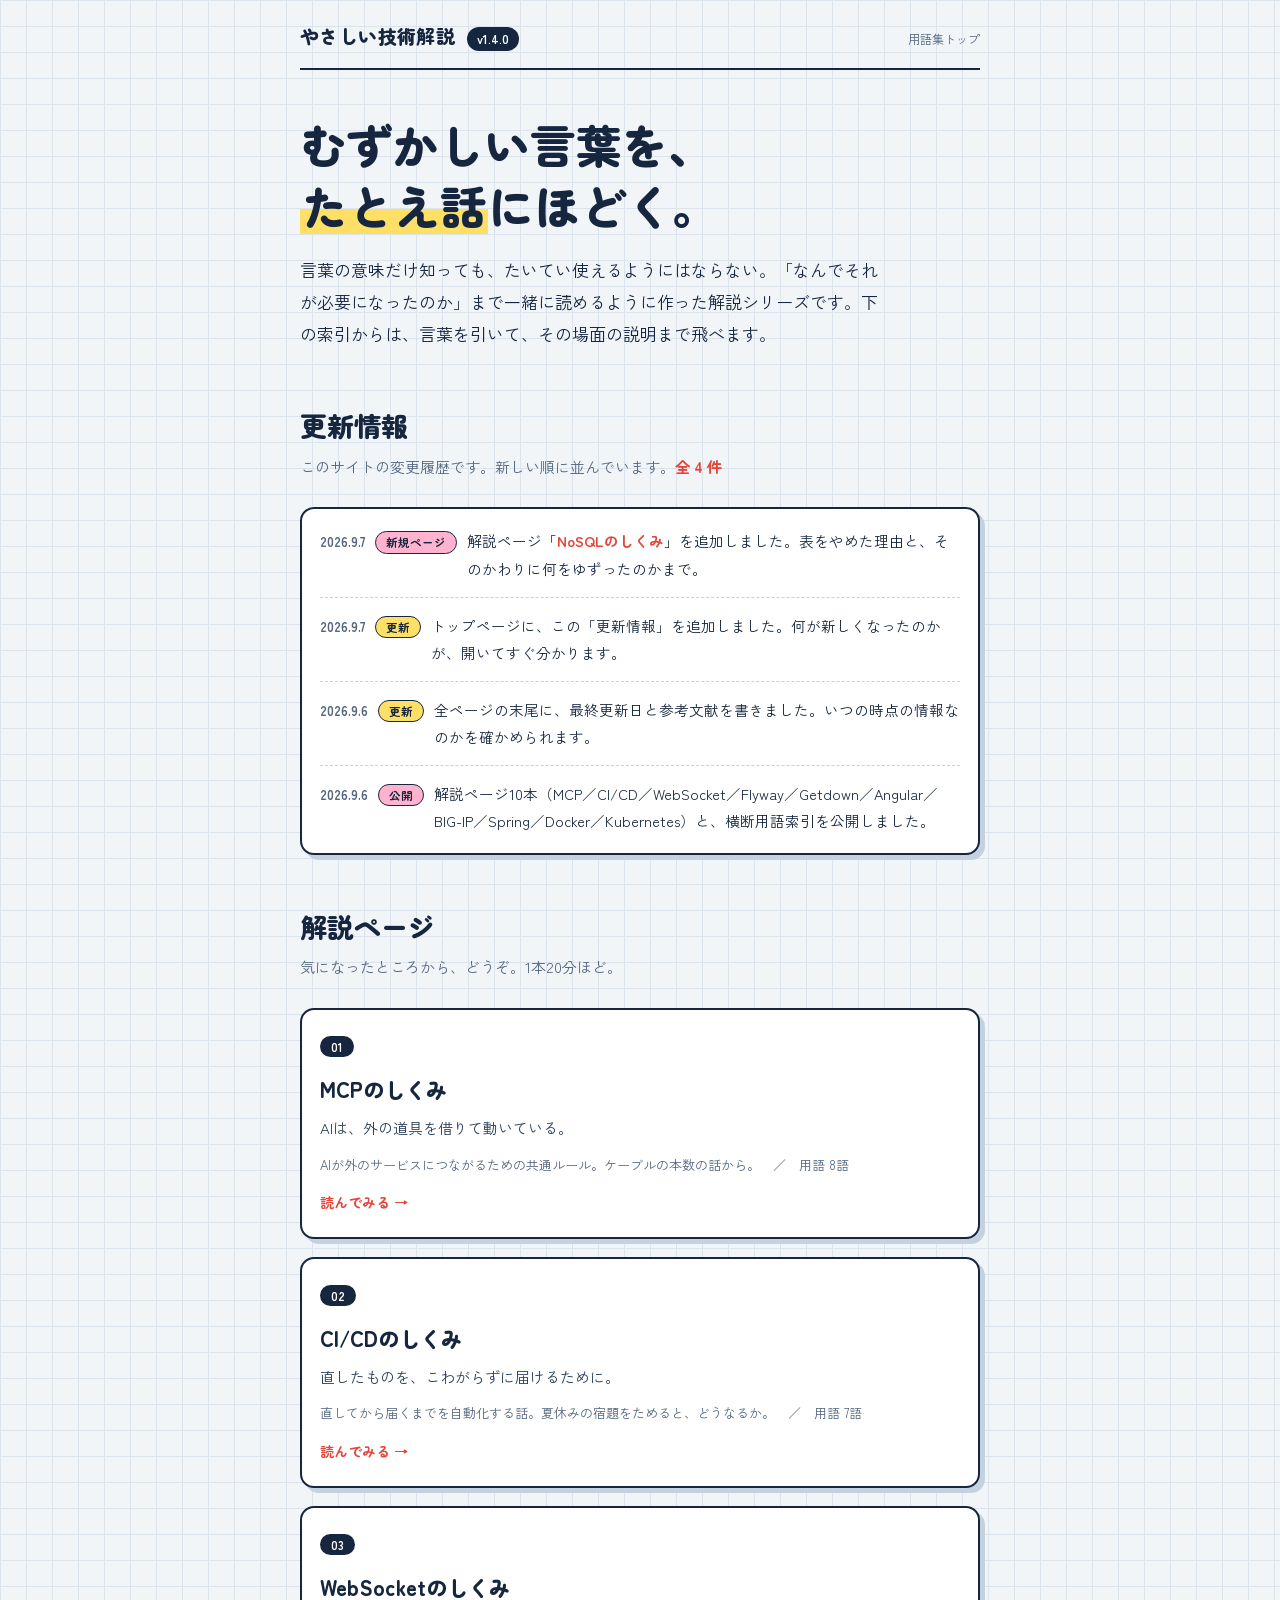
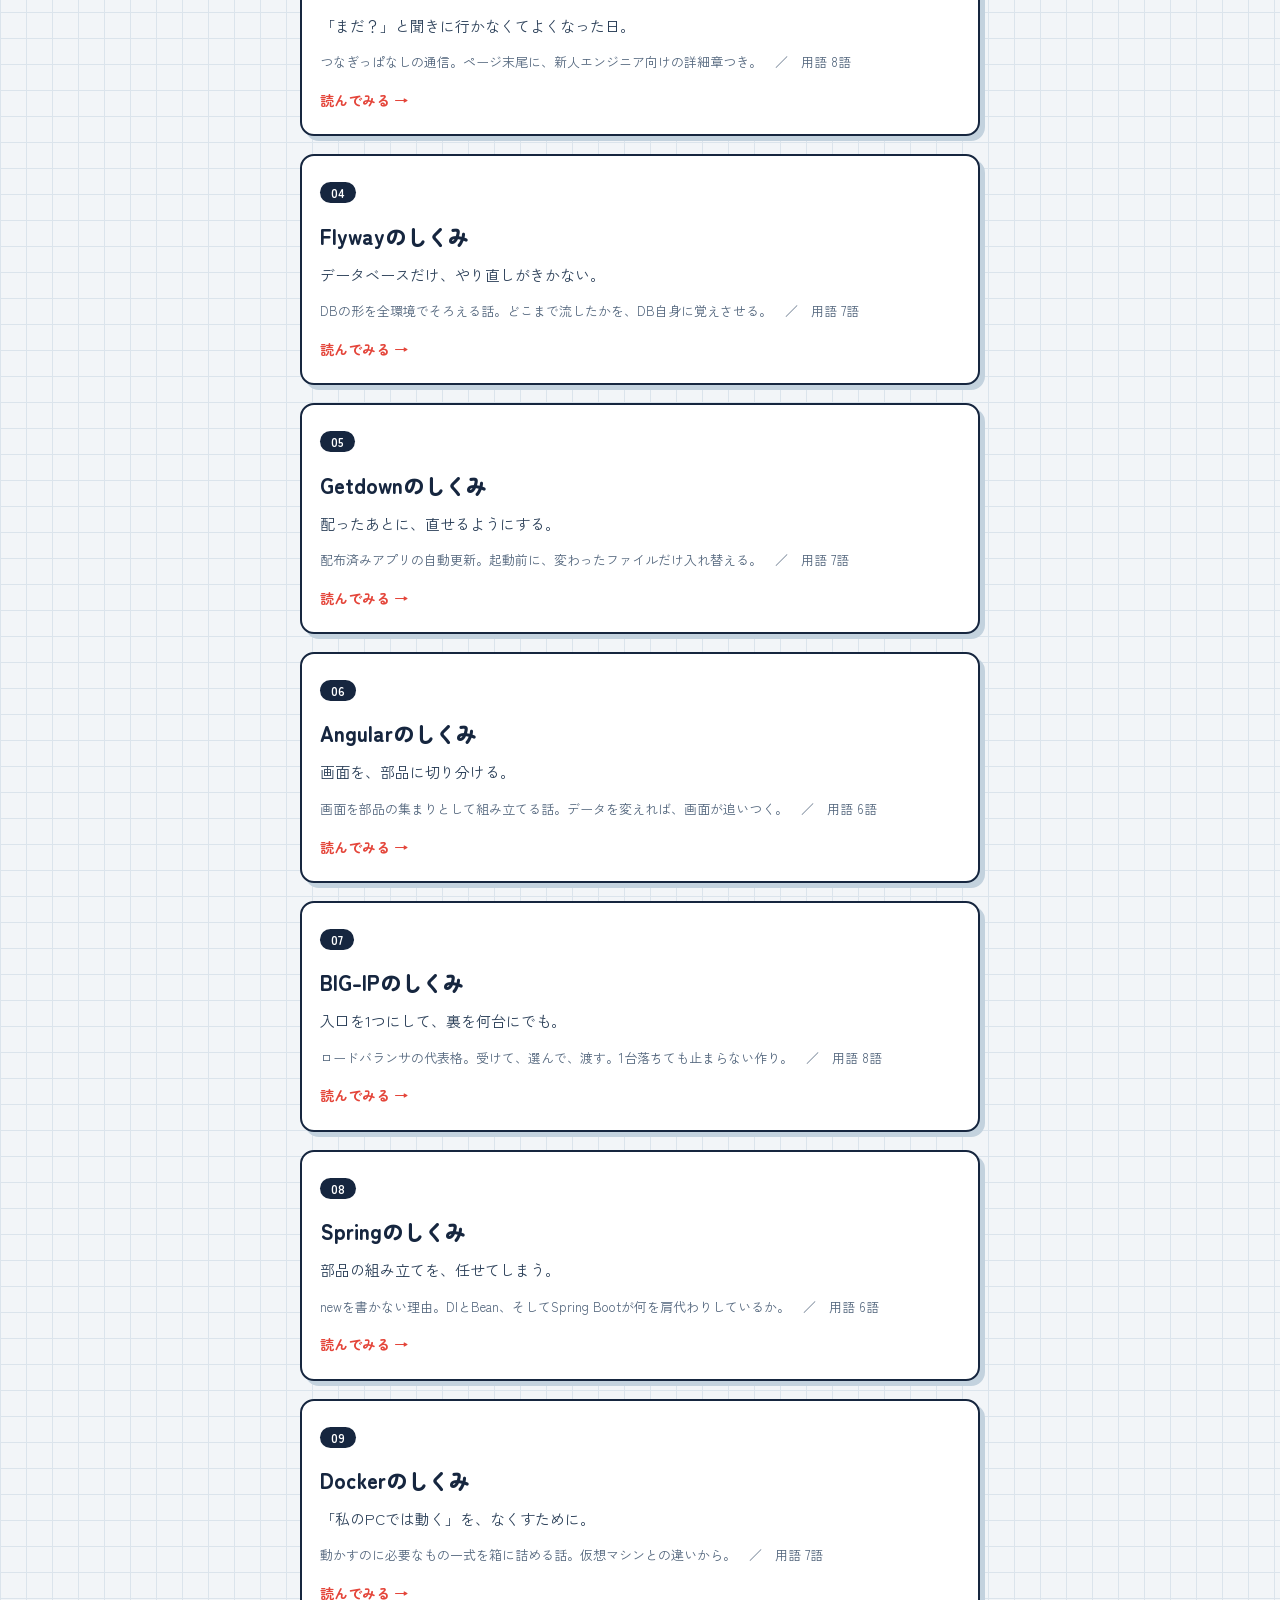
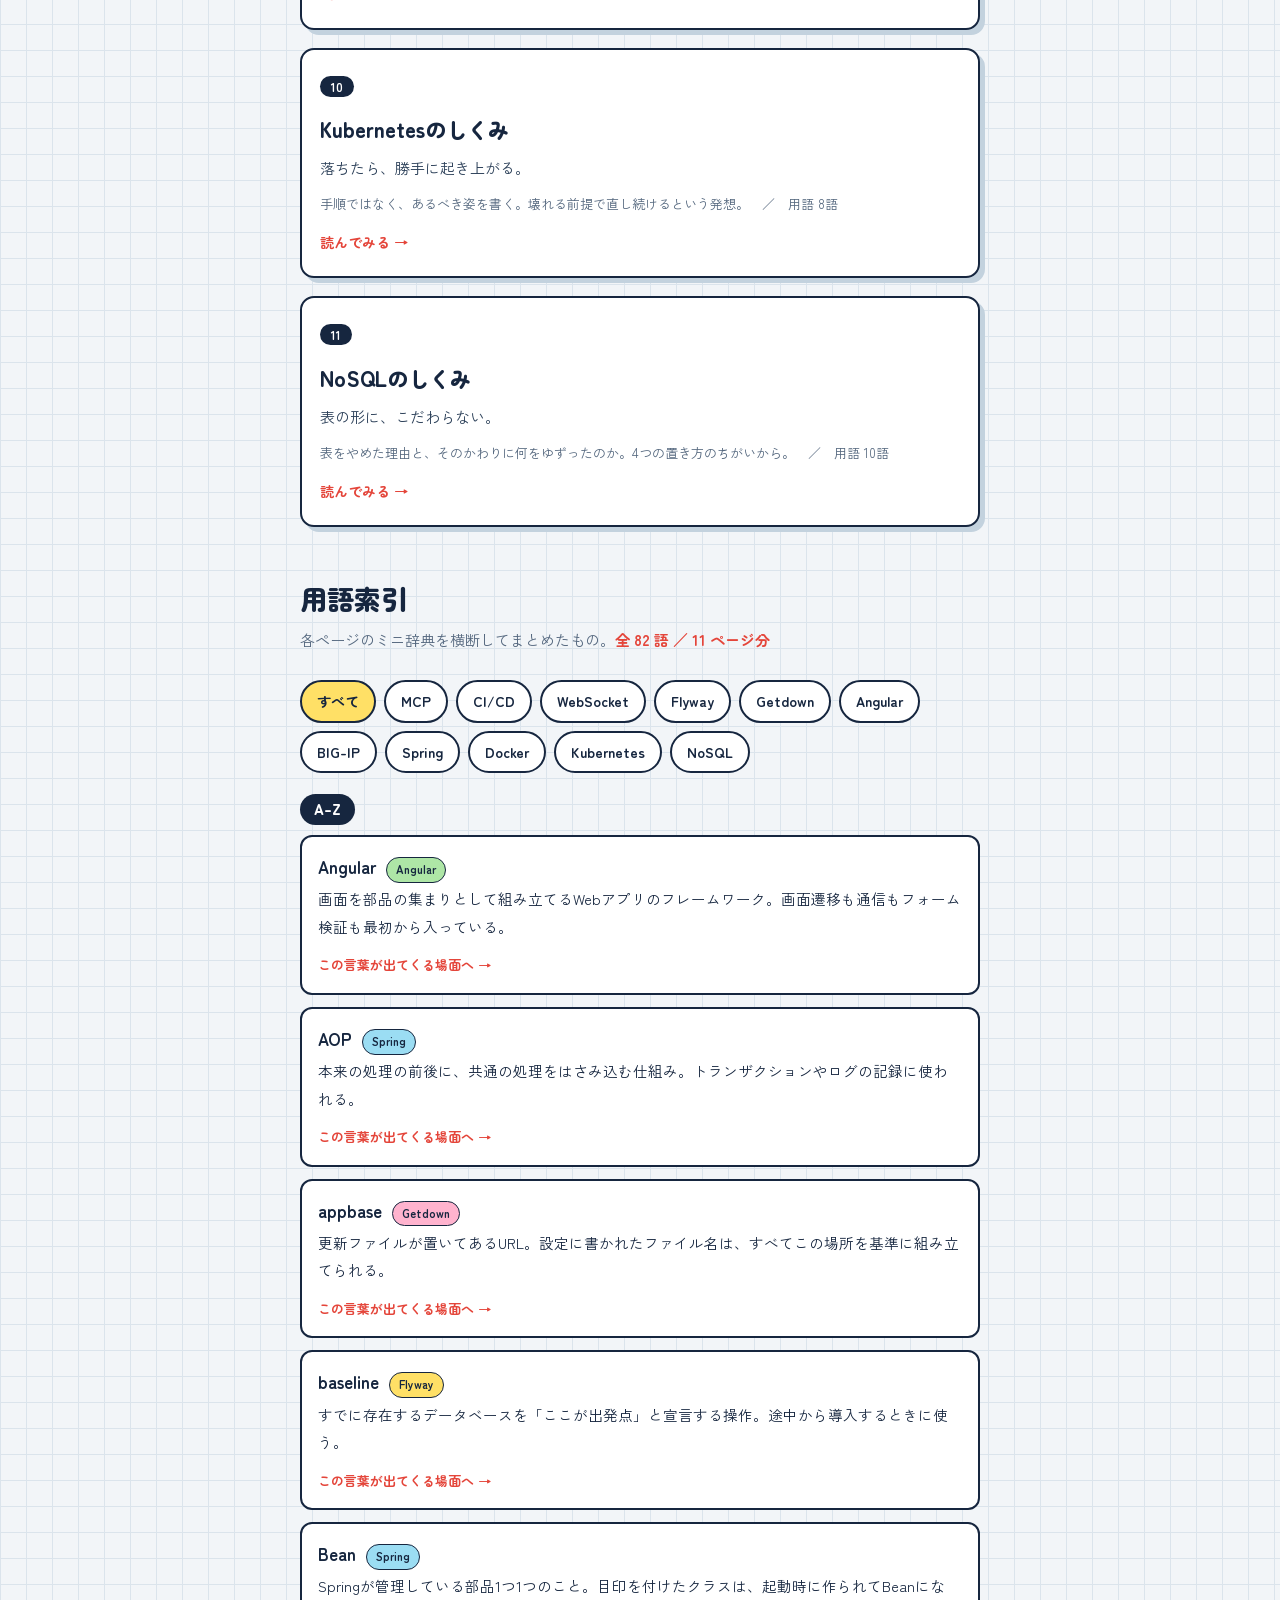
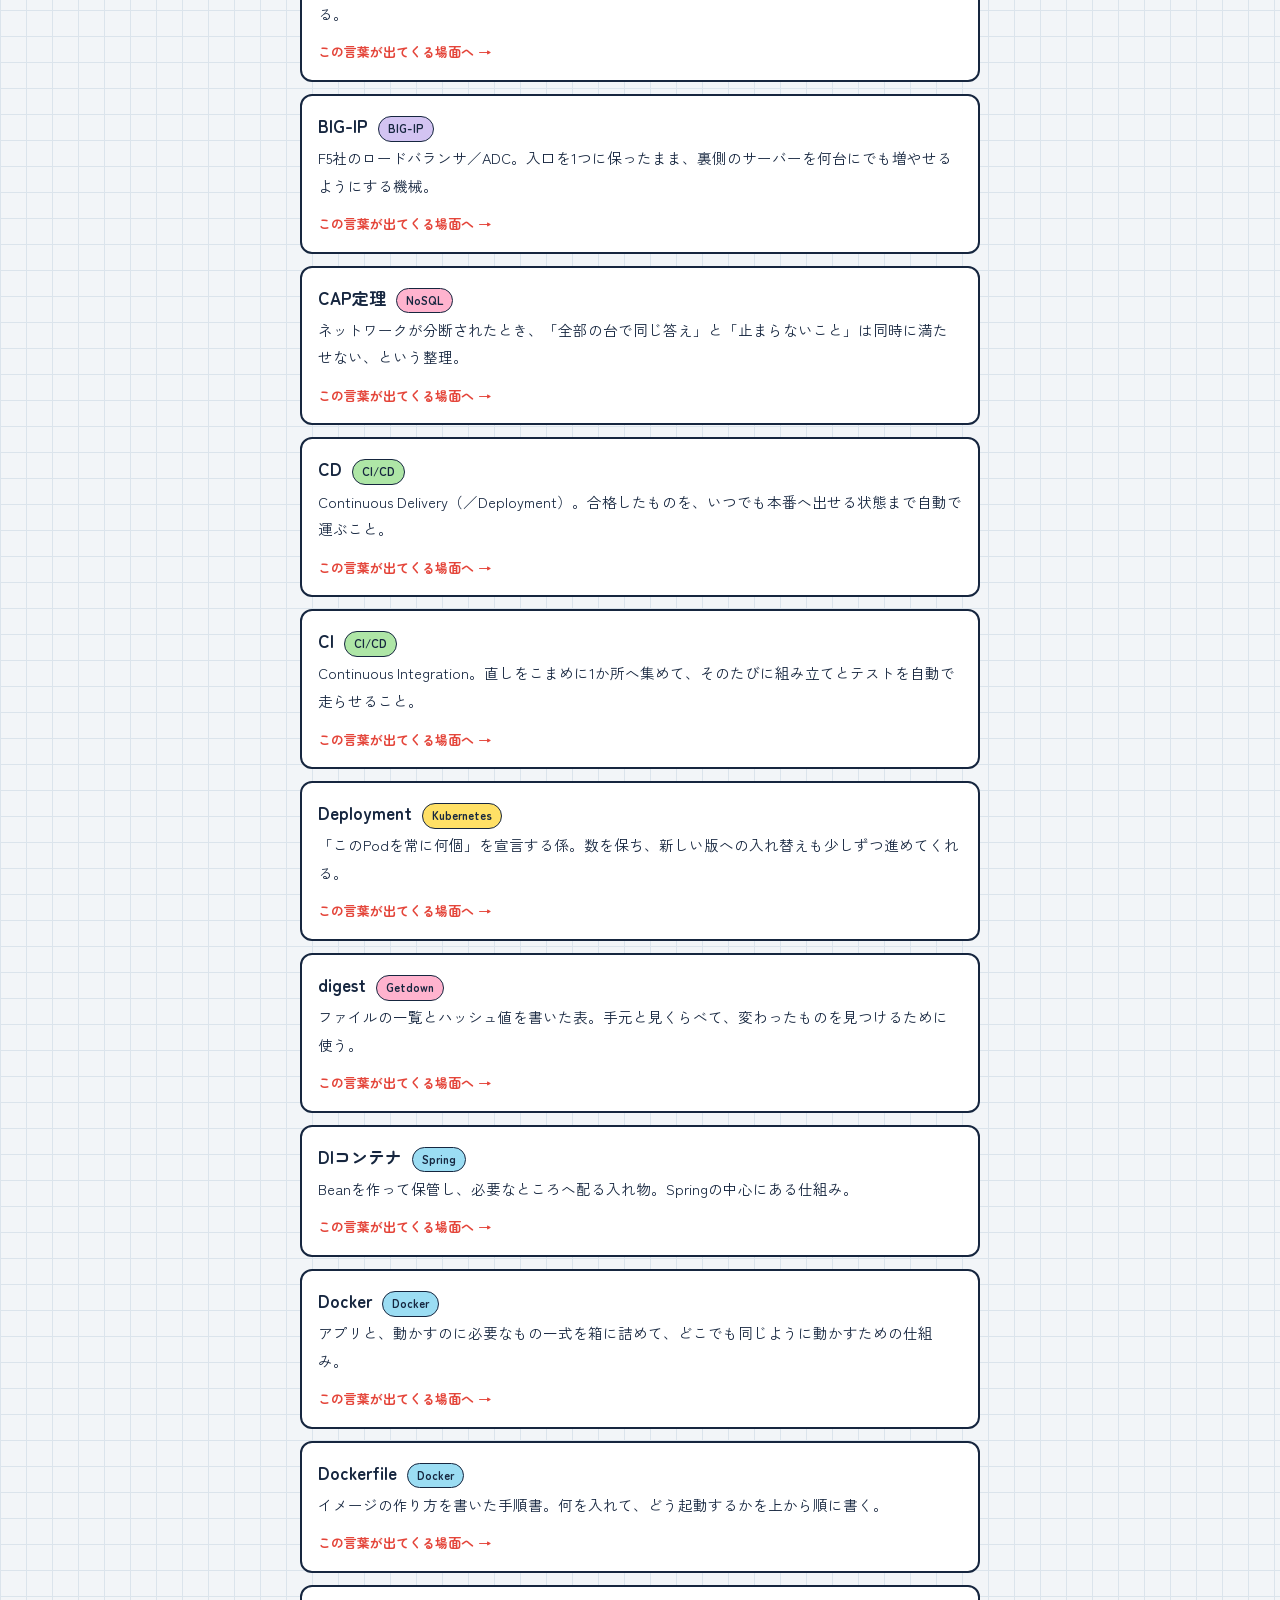
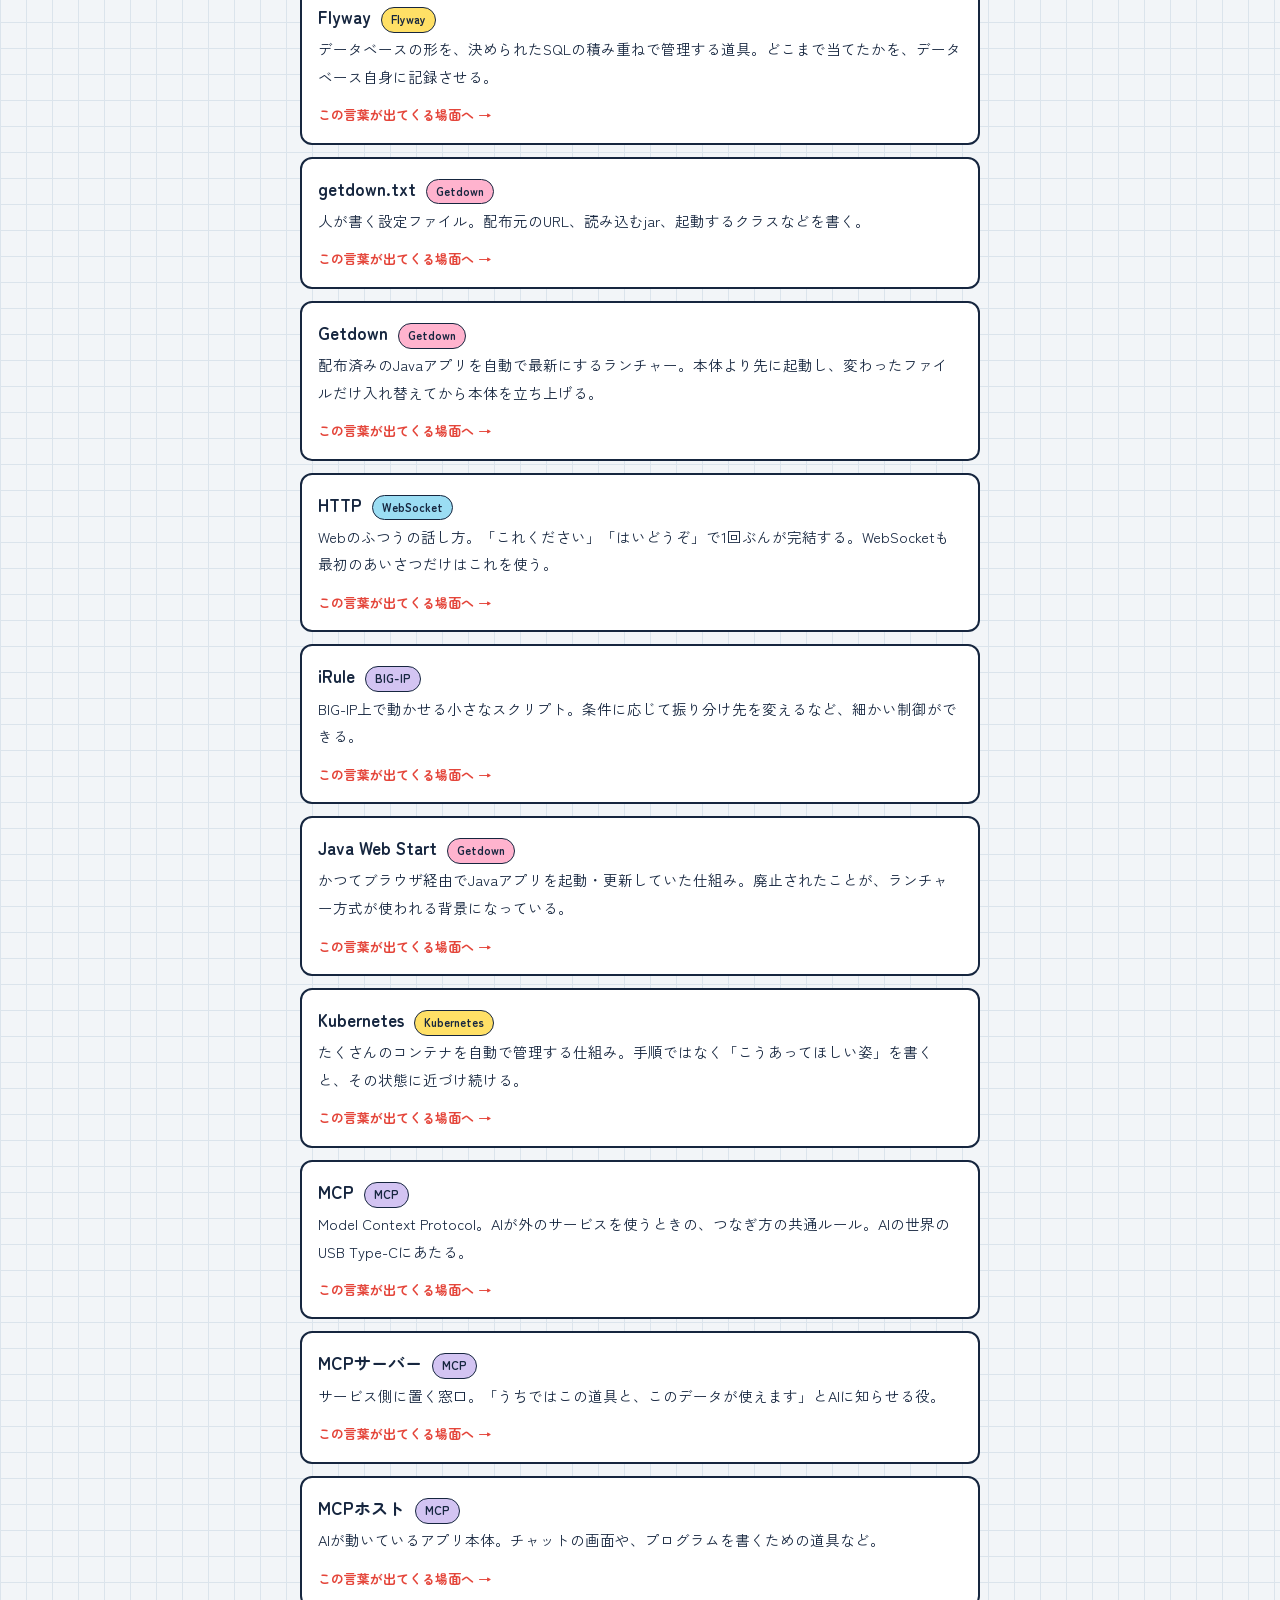
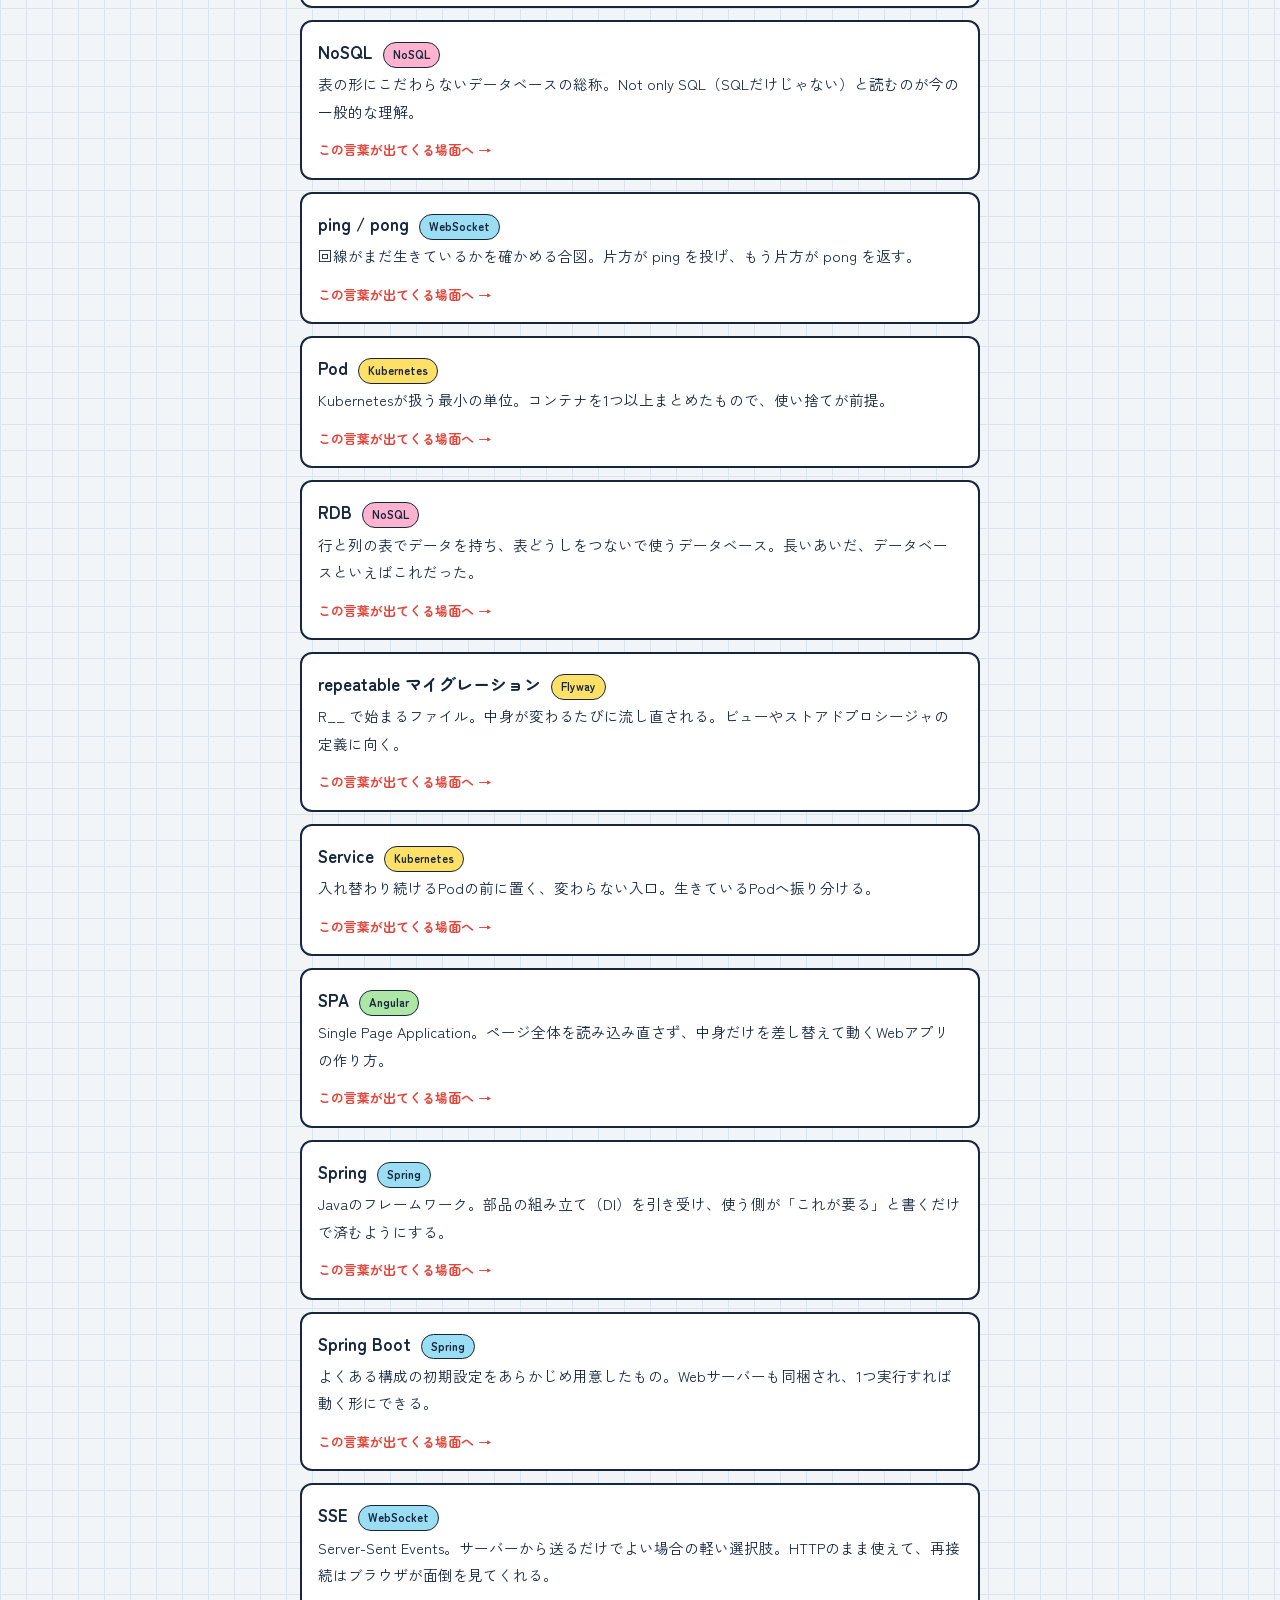
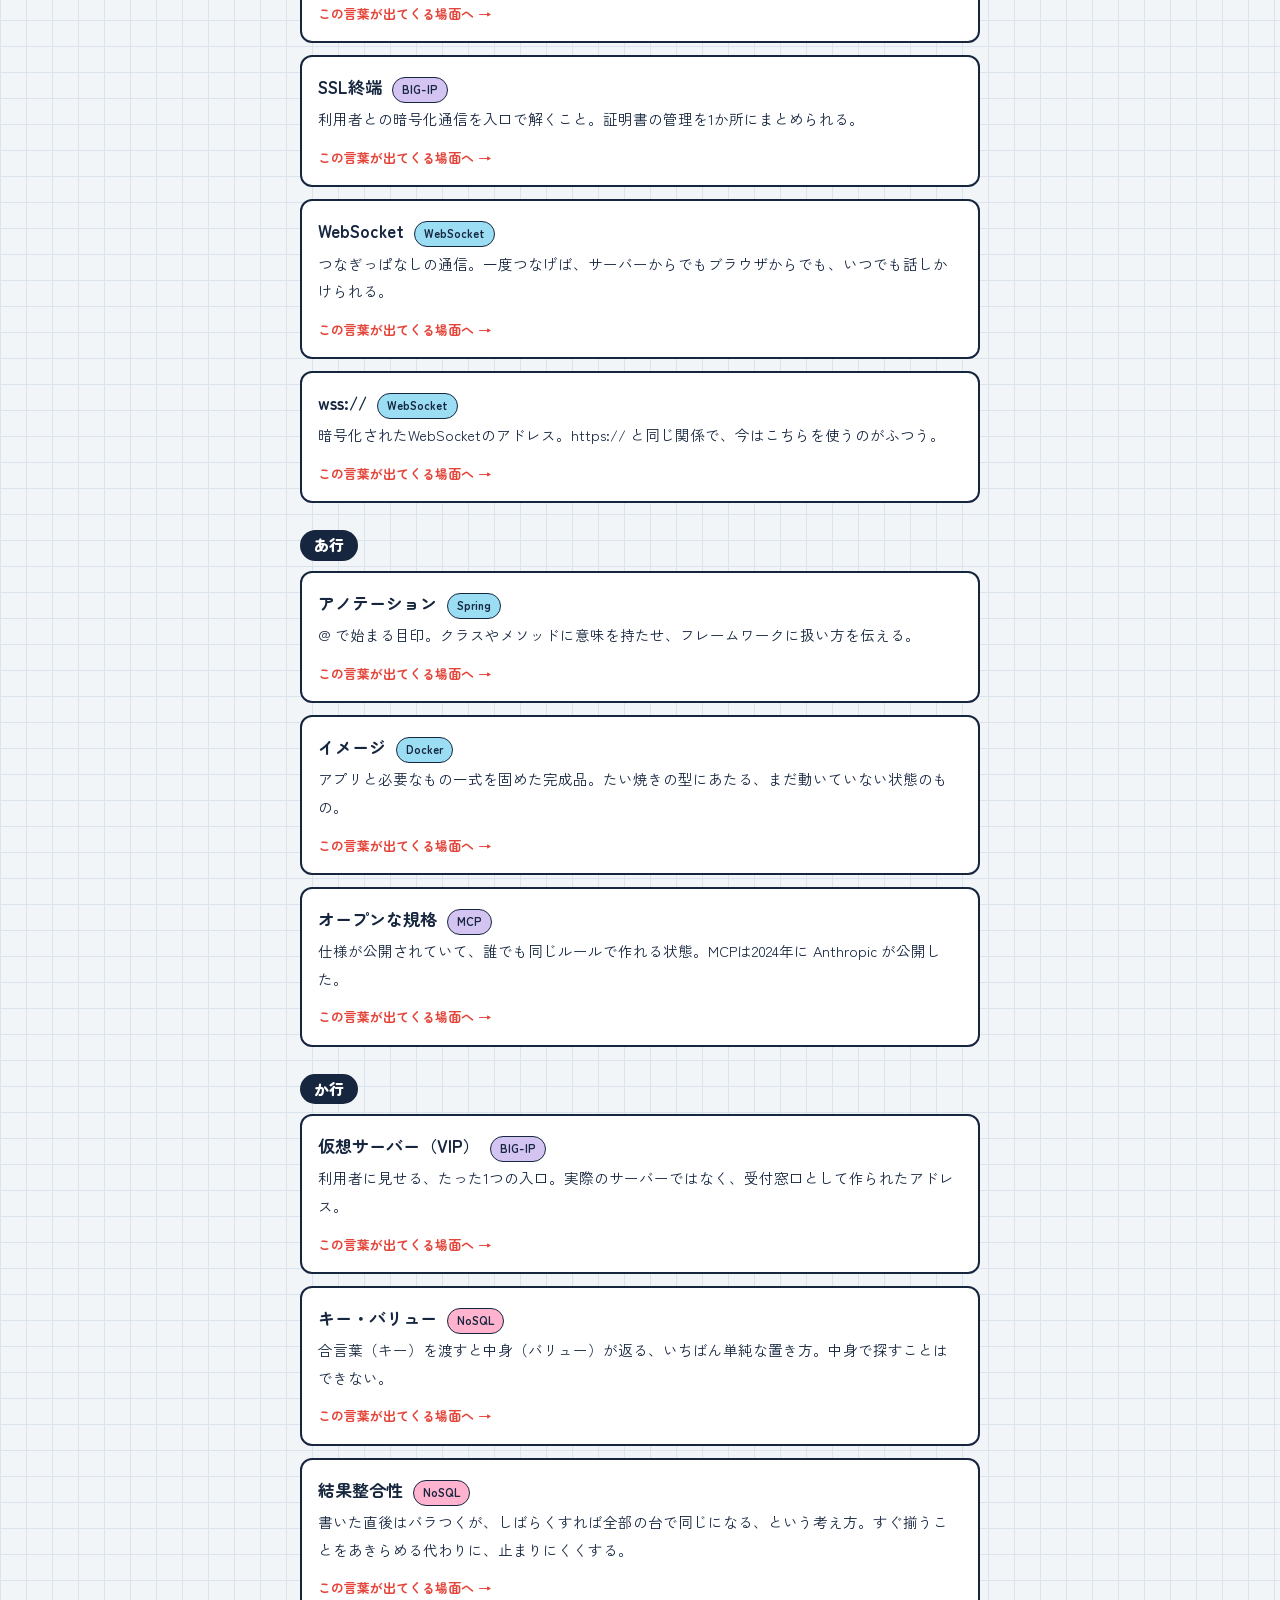
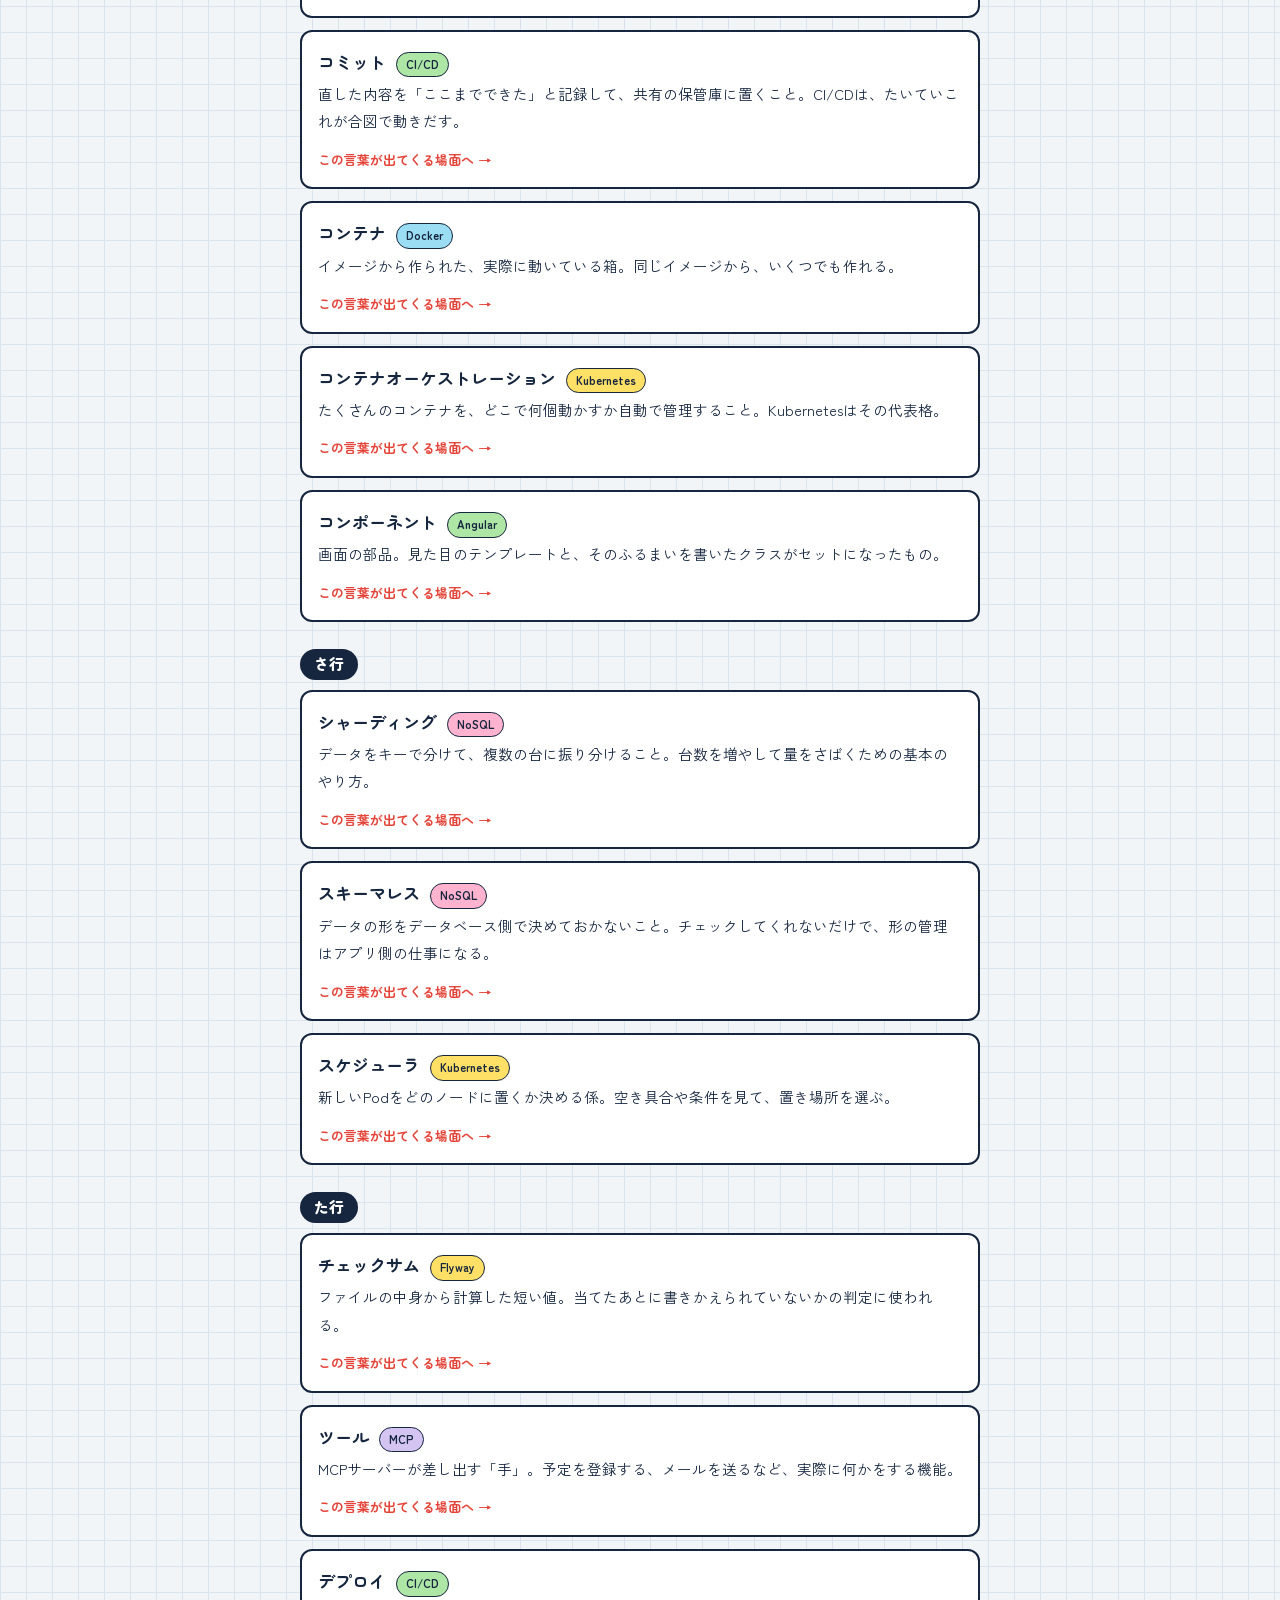
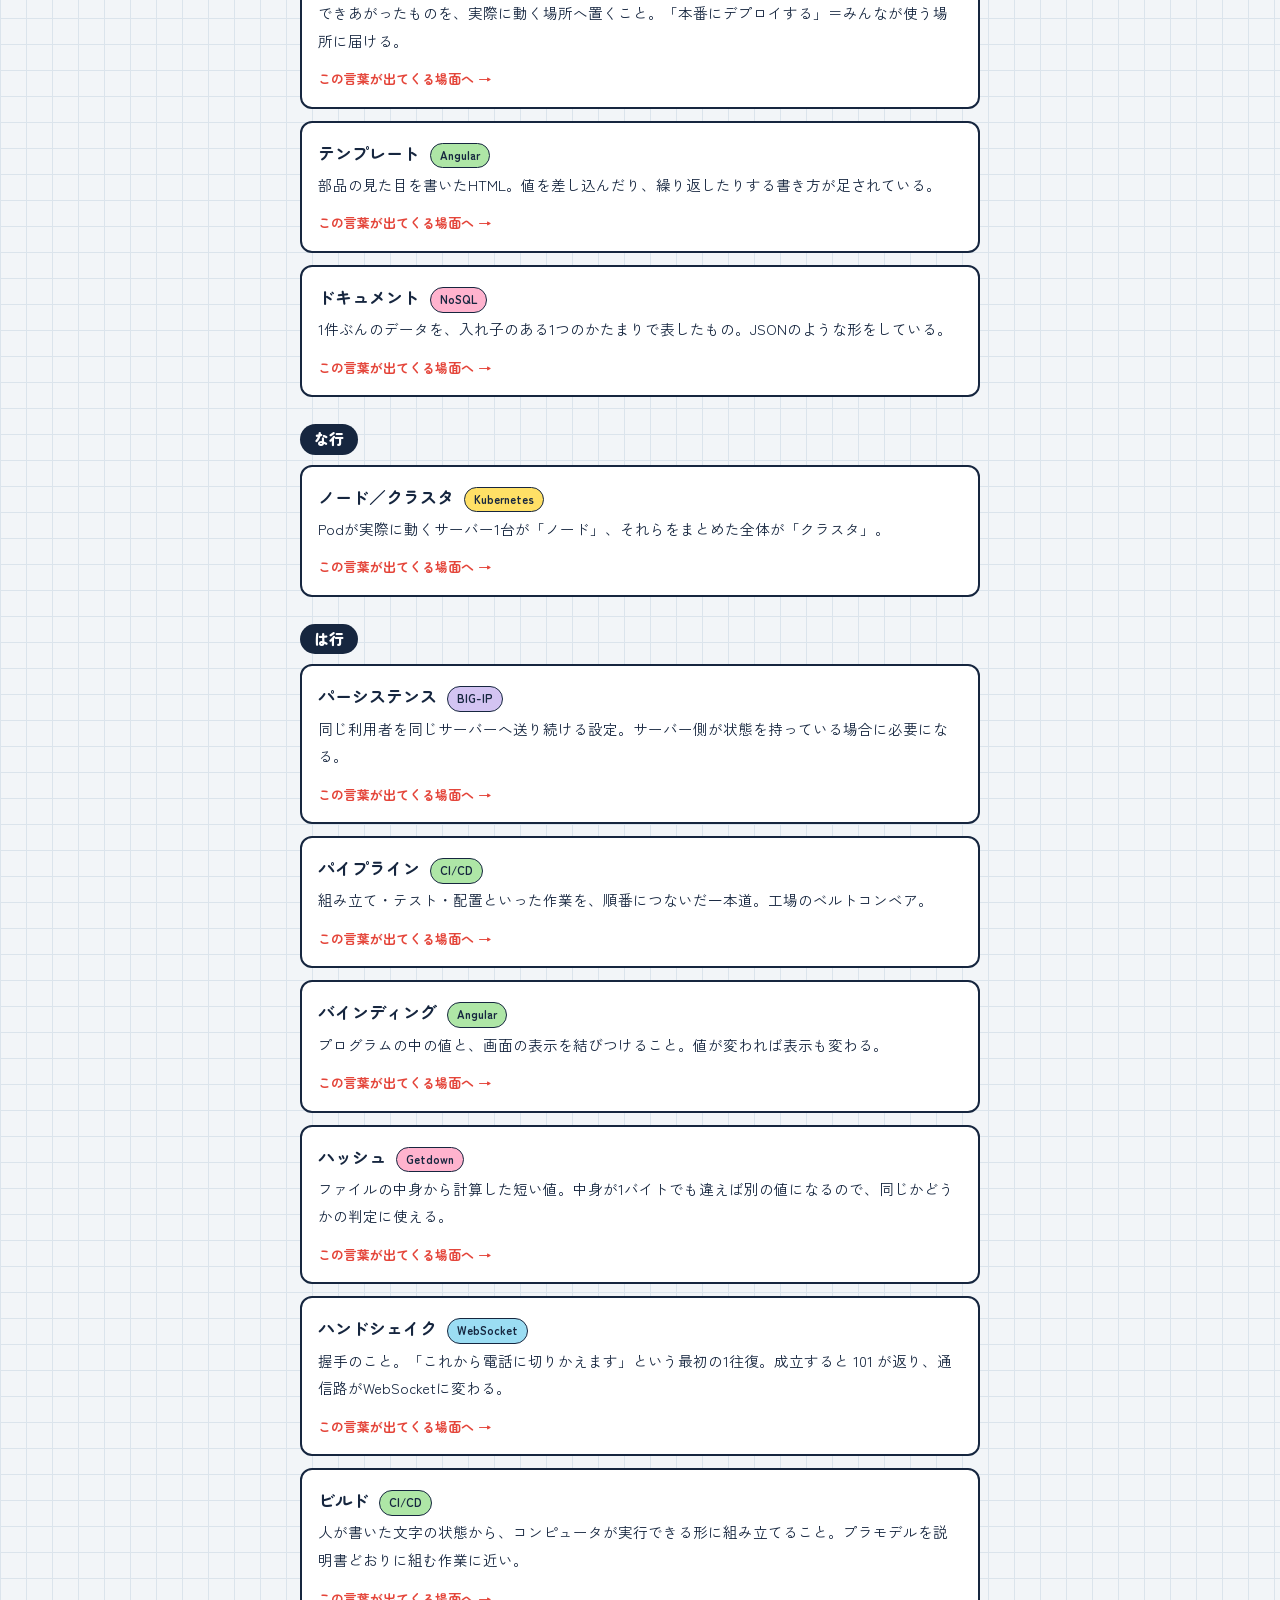
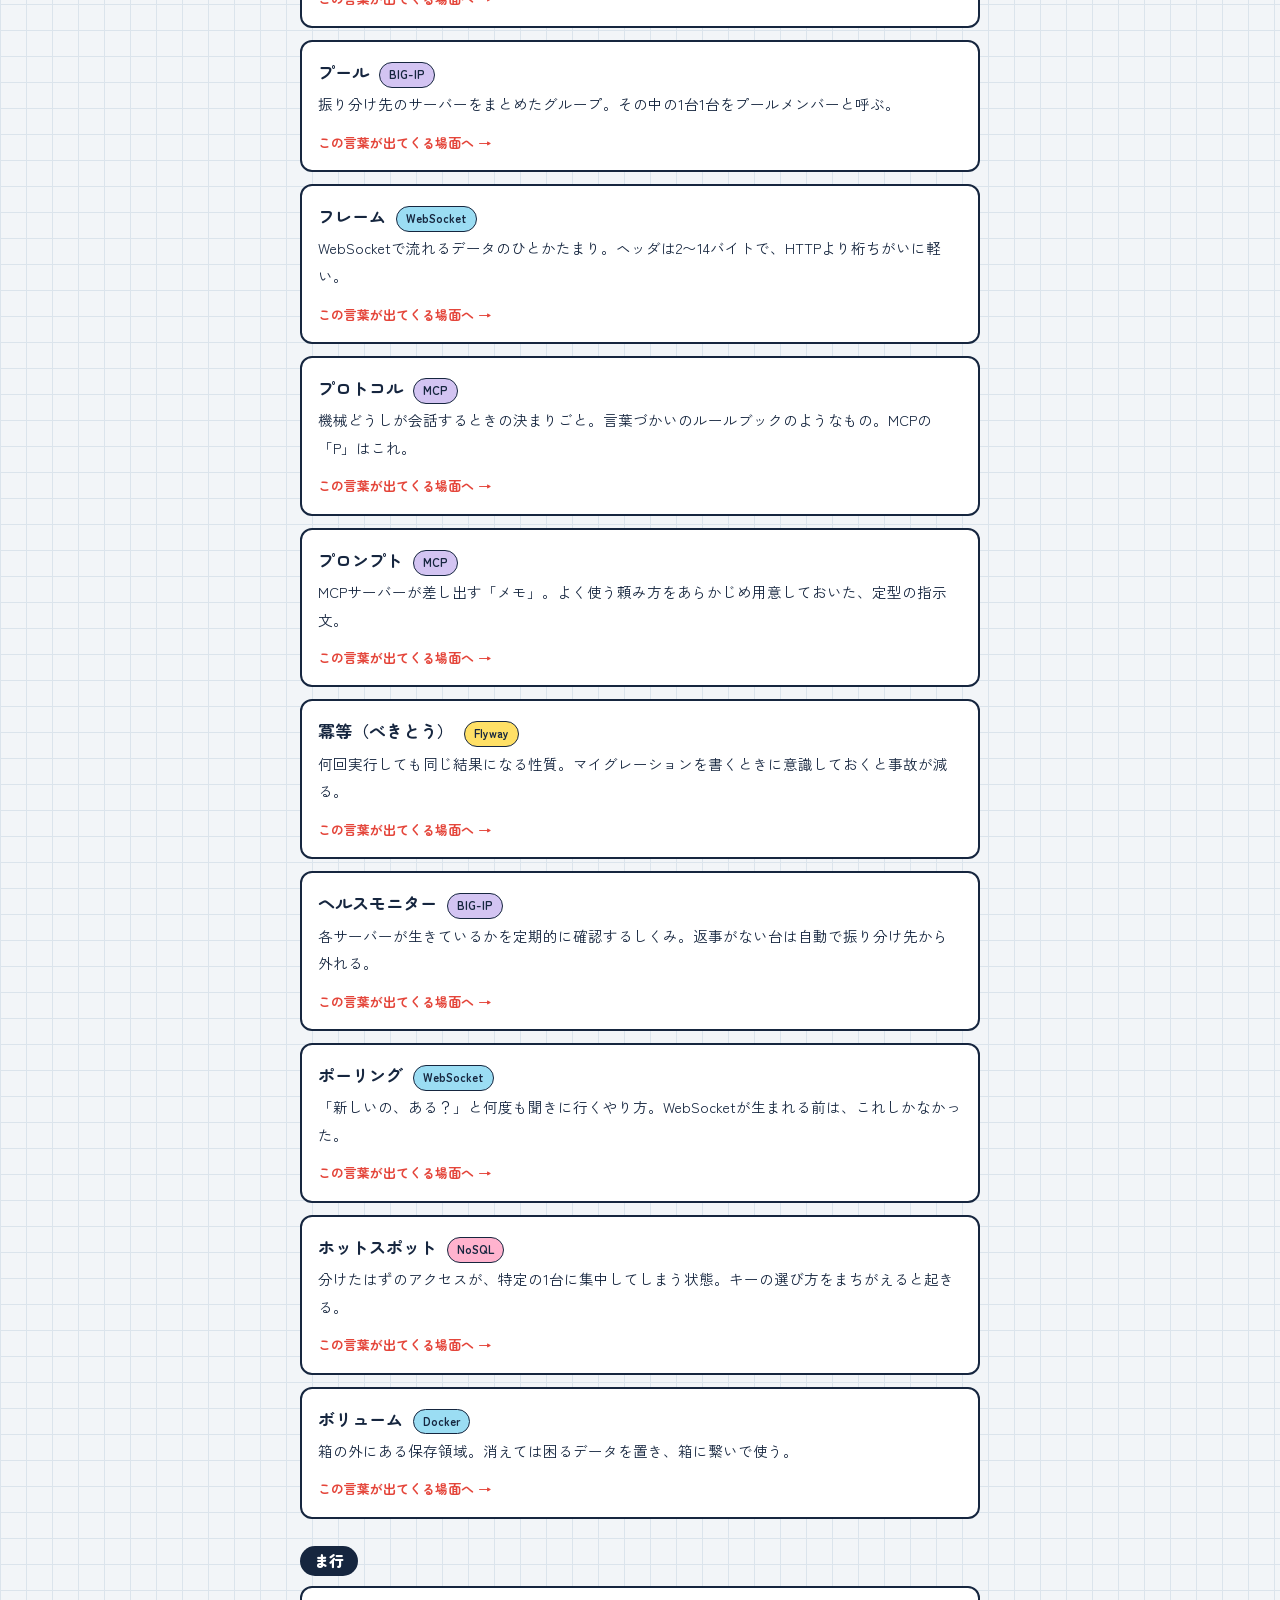
==== commit f20d3b3b: "トップページに更新情報を追加し、NoSQLの解説ページを新設 - index.html に「更新情報」セクションを追加（NEWS 配列を編集すれば   日付・見出し・本文が新しい順に並ぶ）。トップペー" ====
--- a/index.html
+++ b/index.html
@@ -4,7 +4,7 @@
 <meta charset="utf-8">
 <meta name="viewport" content="width=device-width, initial-scale=1">
 <title>やさしい技術解説 — 用語集</title>
-<meta name="description" content="MCP・CI/CD・WebSocket を、たとえ話と図解とクイズでたどる解説シリーズ。各ページの用語をまとめた索引つき。">
+<meta name="description" content="MCP・CI/CD・WebSocket・NoSQL などを、たとえ話と図解とクイズでたどる解説シリーズ。更新情報と、各ページの用語をまとめた索引つき。">
 <link rel="preconnect" href="https://fonts.googleapis.com">
 <link rel="preconnect" href="https://fonts.gstatic.com" crossorigin>
 <link href="https://fonts.googleapis.com/css2?family=Zen+Kaku+Gothic+New:wght@400;500;700&family=Zen+Maru+Gothic:wght@500;700;900&display=swap" rel="stylesheet">
@@ -15,7 +15,7 @@
 
 <header class="topbar">
   <span class="logo">やさしい技術解説</span>
-  <span class="ver" id="version">v1.3.0</span>
+  <span class="ver" id="version">v1.4.0</span>
   <span class="from">用語集トップ</span>
 </header>
 
@@ -25,6 +25,14 @@
   <h1>むずかしい言葉を、<br><span class="mark">たとえ話</span>にほどく。</h1>
   <p>言葉の意味だけ知っても、たいてい使えるようにはならない。「なんでそれが必要になったのか」まで一緒に読めるように作った解説シリーズです。下の索引からは、言葉を引いて、その場面の説明まで飛べます。</p>
 </div>
+
+<section id="news">
+  <h2>更新情報</h2>
+  <p class="lead">このサイトの変更履歴です。新しい順に並んでいます。<span class="pen" id="news-count"></span></p>
+  <div class="newsbox">
+    <ul class="newslist" id="newslist"></ul>
+  </div>
+</section>
 
 <section id="pages">
   <h2>解説ページ</h2>
@@ -41,11 +49,12 @@
 
 <section id="howto">
   <h2>ページを増やすときは</h2>
-  <p class="lead">この3つを触れば、索引まで自動で更新されます。</p>
+  <p class="lead">この4つを触れば、カードも索引も自動で更新されます。</p>
   <ol class="steps">
     <li><b>解説ページを1枚作る。</b>既存の <code>websocket.html</code> を複製し、<code>&lt;link rel="stylesheet" href="assets/site.css"&gt;</code> はそのまま。見た目は自動でそろいます。</li>
     <li><b><code>index.html</code> の <code>PAGES</code> に1行足す。</b>ファイル名・タイトル・ひとこと説明・帯の色キーを書けば、カードが増えます。</li>
     <li><b>同じく <code>TERMS</code> に用語を足す。</b><code>read</code>（よみ）を書いておくと、あいうえお順の正しい位置に並びます。</li>
+    <li><b><code>NEWS</code> の先頭に1行足す。</b>日付・見出し（<code>tag</code>）・本文を書けば、ページ上部の「更新情報」に新しい順で並びます。</li>
   </ol>
   <p class="howto">CSSは <code>assets/site.css</code> の1枚だけ。全ページが同じものを読んでいるので、色や余白を変えたいときはここを直せば全体に反映されます。ファイルはすべて同じフォルダに置いたまま使ってください。</p>
 </section>
@@ -54,14 +63,27 @@
 
 <footer>
   <p>やさしい技術解説シリーズ。たとえ話・図解・クイズで、技術のことばを「なんのために生まれたか」から説明しています。</p>
-  <p class="footver">用語集トップ　v1.3.0</p>
+  <p class="footmeta">最終更新日: 2026.9.7（各ページの参考文献は、それぞれのページ末尾に記載）</p>
+  <p class="footver">用語集トップ　v1.4.0</p>
 </footer>
 
 </div>
 
 <script>
 "use strict";
-var APP_VERSION = "1.3.0";
+var APP_VERSION = "1.4.0";
+
+/* ============ 更新情報 ============ */
+var NEWS = [
+  {date:"2026.9.7", tag:"新規ページ", cls:"new",
+   body:'解説ページ「<a href="nosql.html">NoSQLのしくみ</a>」を追加しました。表をやめた理由と、そのかわりに何をゆずったのかまで。'},
+  {date:"2026.9.7", tag:"更新", cls:"",
+   body:'トップページに、この「更新情報」を追加しました。何が新しくなったのかが、開いてすぐ分かります。'},
+  {date:"2026.9.6", tag:"更新", cls:"",
+   body:'全ページの末尾に、最終更新日と参考文献を書きました。いつの時点の情報なのかを確かめられます。'},
+  {date:"2026.9.6", tag:"公開", cls:"new",
+   body:'解説ページ10本（MCP／CI/CD／WebSocket／Flyway／Getdown／Angular／BIG-IP／Spring／Docker／Kubernetes）と、横断用語索引を公開しました。'}
+];
 
 /* ============ ページ一覧 ============ */
 var PAGES = [
@@ -124,6 +146,12 @@
     title:"Kubernetesのしくみ",
     q:"落ちたら、勝手に起き上がる。",
     meta:"手順ではなく、あるべき姿を書く。壊れる前提で直し続けるという発想。"
+  },
+  {
+    key:"nosql", file:"nosql.html", no:"11",
+    title:"NoSQLのしくみ",
+    q:"表の形に、こだわらない。",
+    meta:"表をやめた理由と、そのかわりに何をゆずったのか。4つの置き方のちがいから。"
   }
 ];
 
@@ -291,7 +319,29 @@
   {t:"ノード／クラスタ", read:"のーど", page:"k8s", anchor:"#words",
    d:"Podが実際に動くサーバー1台が「ノード」、それらをまとめた全体が「クラスタ」。"},
   {t:"スケジューラ", read:"すけじゅーら", page:"k8s", anchor:"#words",
-   d:"新しいPodをどのノードに置くか決める係。空き具合や条件を見て、置き場所を選ぶ。"}
+   d:"新しいPodをどのノードに置くか決める係。空き具合や条件を見て、置き場所を選ぶ。"},
+
+  /* --- NoSQL --- */
+  {t:"NoSQL", read:"NoSQL", page:"nosql", anchor:"",
+   d:"表の形にこだわらないデータベースの総称。Not only SQL（SQLだけじゃない）と読むのが今の一般的な理解。"},
+  {t:"RDB", read:"RDB", page:"nosql", anchor:"#words",
+   d:"行と列の表でデータを持ち、表どうしをつないで使うデータベース。長いあいだ、データベースといえばこれだった。"},
+  {t:"ドキュメント", read:"どきゅめんと", page:"nosql", anchor:"#kinds",
+   d:"1件ぶんのデータを、入れ子のある1つのかたまりで表したもの。JSONのような形をしている。"},
+  {t:"キー・バリュー", read:"きーばりゅー", page:"nosql", anchor:"#kinds",
+   d:"合言葉（キー）を渡すと中身（バリュー）が返る、いちばん単純な置き方。中身で探すことはできない。"},
+  {t:"シャーディング", read:"しゃーでぃんぐ", page:"nosql", anchor:"#words",
+   d:"データをキーで分けて、複数の台に振り分けること。台数を増やして量をさばくための基本のやり方。"},
+  {t:"レプリケーション", read:"れぷりけーしょん", page:"nosql", anchor:"#words",
+   d:"同じデータの写しを、別の台にも持つこと。1台が落ちても読み書きを続けられるようにする。"},
+  {t:"結果整合性", read:"けっかせいごうせい", page:"nosql", anchor:"#words",
+   d:"書いた直後はバラつくが、しばらくすれば全部の台で同じになる、という考え方。すぐ揃うことをあきらめる代わりに、止まりにくくする。"},
+  {t:"スキーマレス", read:"すきーまれす", page:"nosql", anchor:"#terms",
+   d:"データの形をデータベース側で決めておかないこと。チェックしてくれないだけで、形の管理はアプリ側の仕事になる。"},
+  {t:"ホットスポット", read:"ほっとすぽっと", page:"nosql", anchor:"#careful",
+   d:"分けたはずのアクセスが、特定の1台に集中してしまう状態。キーの選び方をまちがえると起きる。"},
+  {t:"CAP定理", read:"CAP", page:"nosql", anchor:"#words",
+   d:"ネットワークが分断されたとき、「全部の台で同じ答え」と「止まらないこと」は同時に満たせない、という整理。"}
 ];
 
 /* ============ 表示 ============ */
@@ -322,6 +372,19 @@
     if(PAGES[i].key === key) return PAGES[i];
   }
   return null;
+}
+
+function renderNews(){
+  var host = document.getElementById("newslist");
+  if(!host) return;
+  host.innerHTML = NEWS.map(function(n){
+    return '<li>' +
+             '<span class="date">' + n.date + '</span>' +
+             '<span class="tag ' + n.cls + '">' + n.tag + '</span>' +
+             '<span class="body">' + n.body + '</span>' +
+           '</li>';
+  }).join("");
+  document.getElementById("news-count").textContent = "全 " + NEWS.length + " 件";
 }
 
 function renderCards(){
@@ -400,6 +463,7 @@
   document.getElementById("version").textContent = "v" + APP_VERSION;
   document.getElementById("term-count").textContent =
     "全 " + TERMS.length + " 語 ／ " + PAGES.length + " ページ分";
+  renderNews();
   renderCards();
   renderChips();
   renderIndex();
--- a/assets/site.css
+++ b/assets/site.css
@@ -233,6 +233,8 @@
 .back:hover{color:var(--red)}
 
 footer{margin-top:52px;border-top:2px solid var(--ink);padding:20px 0 46px;font-size:13px;color:var(--ink-soft)}
+.footmeta{margin:6px 0;font-size:12.5px}
+.footmeta a{color:inherit}
 .footver{font-family:var(--font-round);font-weight:700;color:var(--ink)}
 
 @media (max-width:480px){
@@ -322,6 +324,7 @@
 .term .src.spring{background:var(--mk-cyan)}
 .term .src.docker{background:var(--mk-cyan)}
 .term .src.k8s{background:var(--mk-yellow)}
+.term .src.nosql{background:var(--mk-pink)}
 .term p{font-size:14.5px;margin:0 0 8px}
 .term a{font-family:var(--font-round);font-weight:700;font-size:13px;color:var(--red);text-decoration:none}
 .term a:hover{text-decoration:underline}
@@ -331,3 +334,23 @@
   font-family:ui-monospace,SFMono-Regular,Menlo,Consolas,monospace;font-size:13px;
   background:#EEF3F8;border:1px solid var(--rule-strong);border-radius:5px;padding:1px 5px;
 }
+
+
+/* ---------- 更新情報（トップページ） ---------- */
+.newsbox{background:#fff;border:2px solid var(--ink);border-radius:14px;padding:4px 18px;box-shadow:5px 5px 0 var(--rule-strong)}
+.newslist{list-style:none;margin:0;padding:0}
+.newslist li{
+  display:flex;gap:10px;align-items:baseline;flex-wrap:wrap;
+  padding:14px 0;border-bottom:1px dashed var(--rule-strong);
+}
+.newslist li:last-child{border-bottom:0}
+.newslist .date{font-family:var(--font-round);font-weight:700;font-size:13px;color:var(--ink-soft);flex:0 0 auto}
+.newslist .tag{
+  font-family:var(--font-round);font-weight:700;font-size:11.5px;line-height:1.8;
+  border:1.5px solid var(--ink);border-radius:999px;padding:0 10px;background:var(--mk-yellow);flex:0 0 auto;
+}
+.newslist .tag.new{background:var(--mk-pink)}
+.newslist .tag.fix{background:var(--mk-cyan)}
+.newslist .body{flex:1 1 240px;font-size:14.5px;min-width:0}
+.newslist a{font-family:var(--font-round);font-weight:700;color:var(--red);text-decoration:none}
+.newslist a:hover{text-decoration:underline}
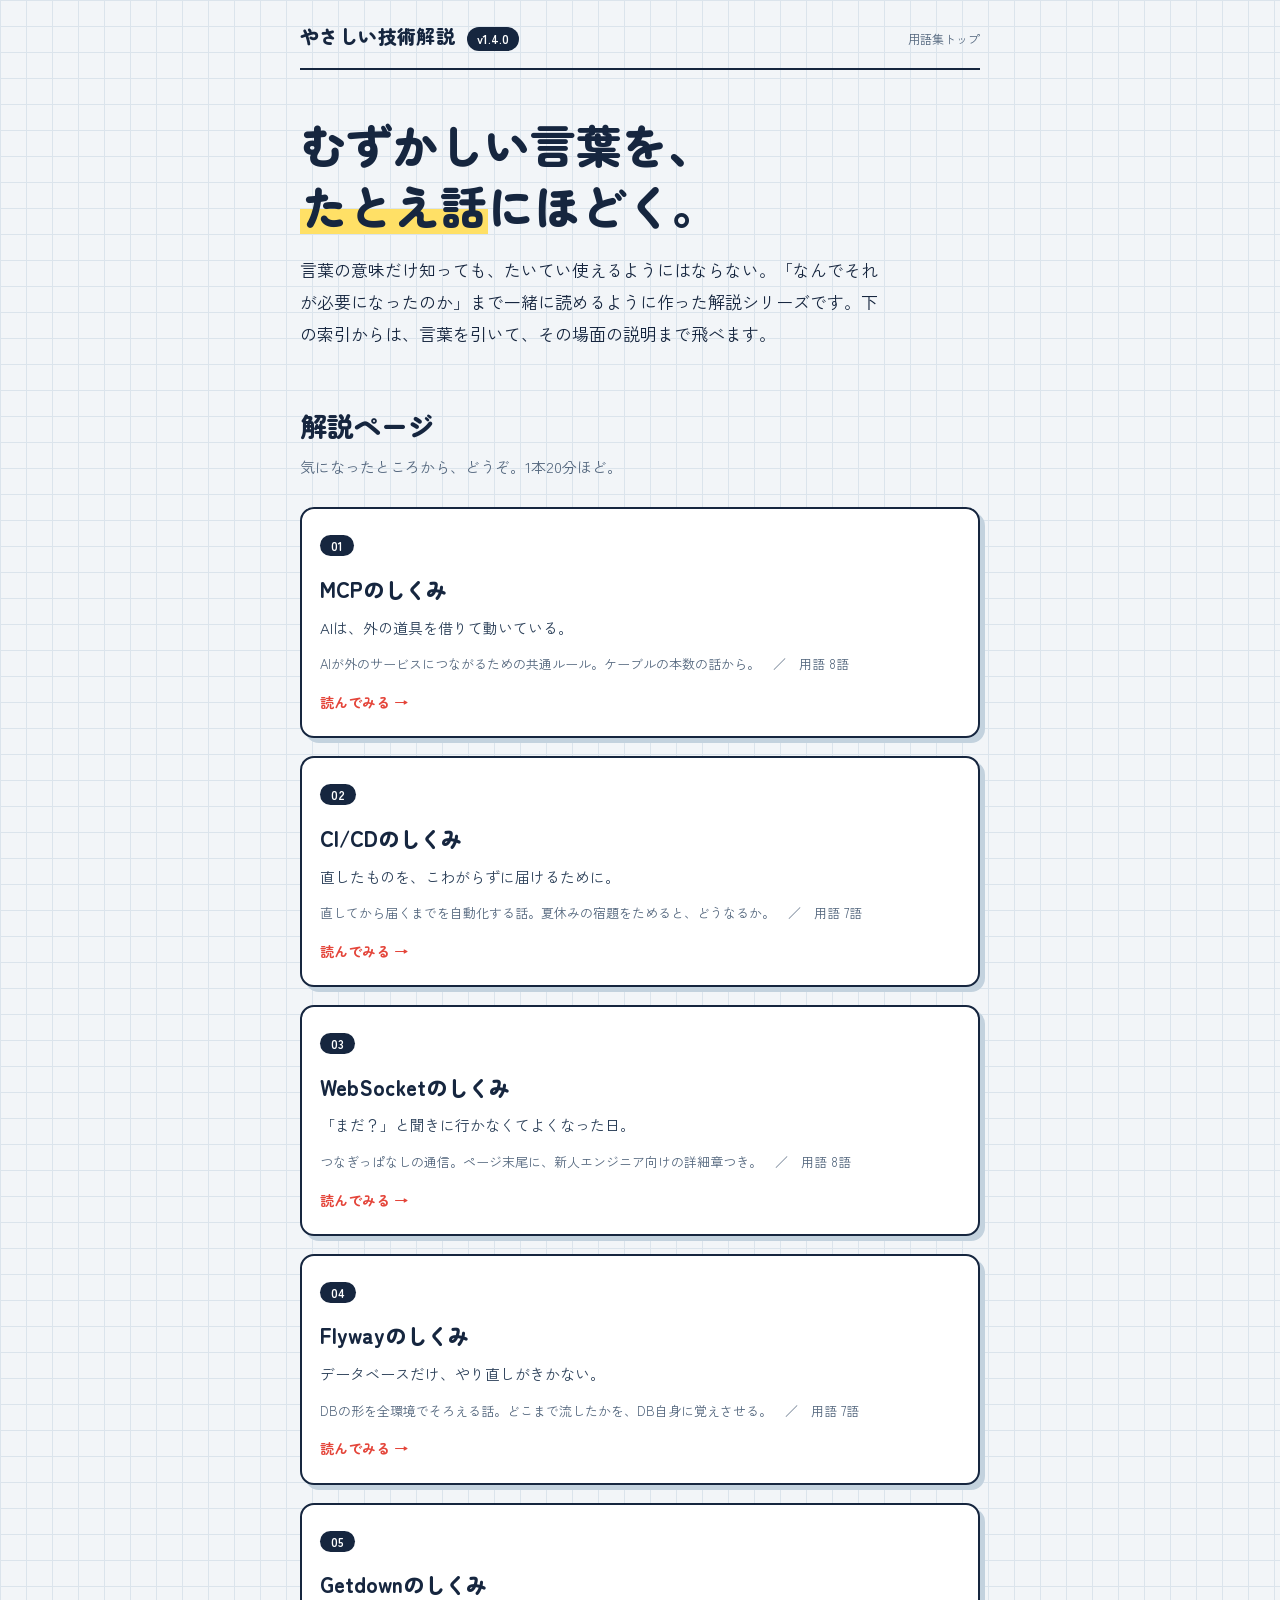
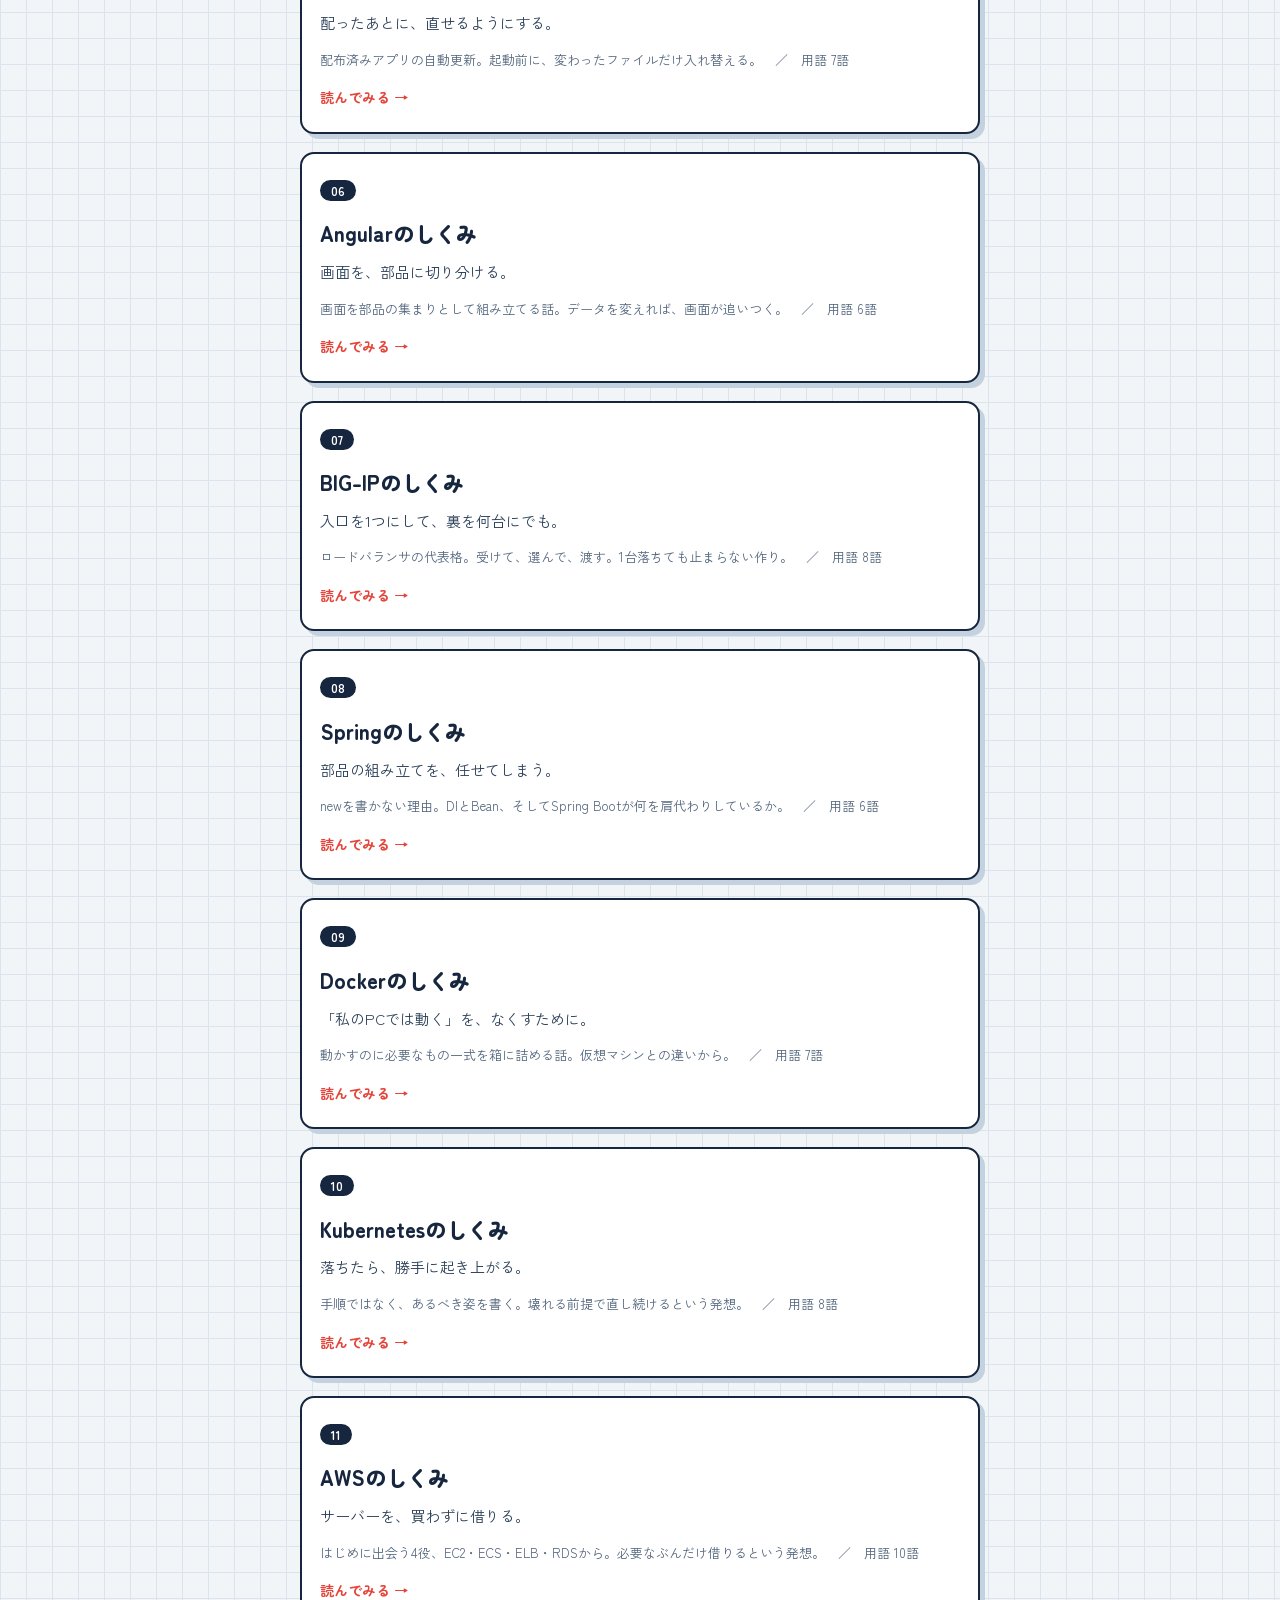
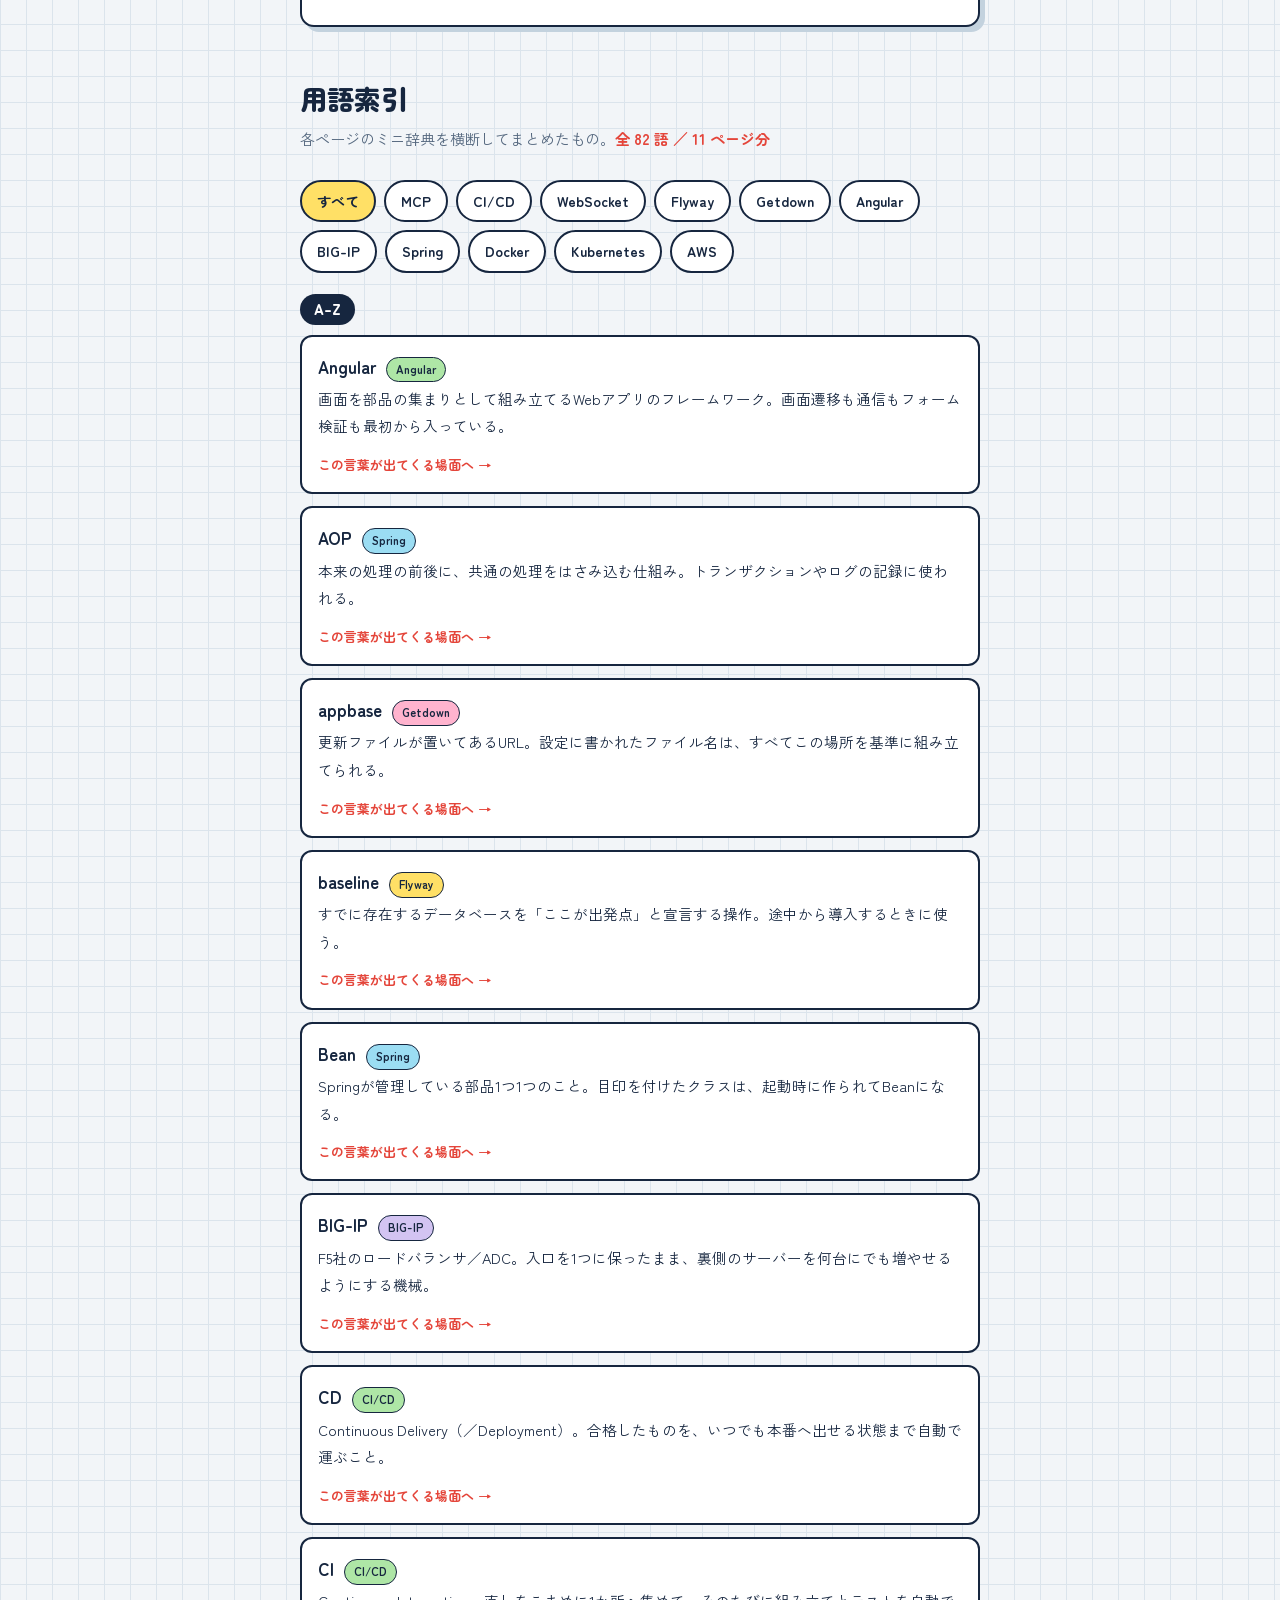
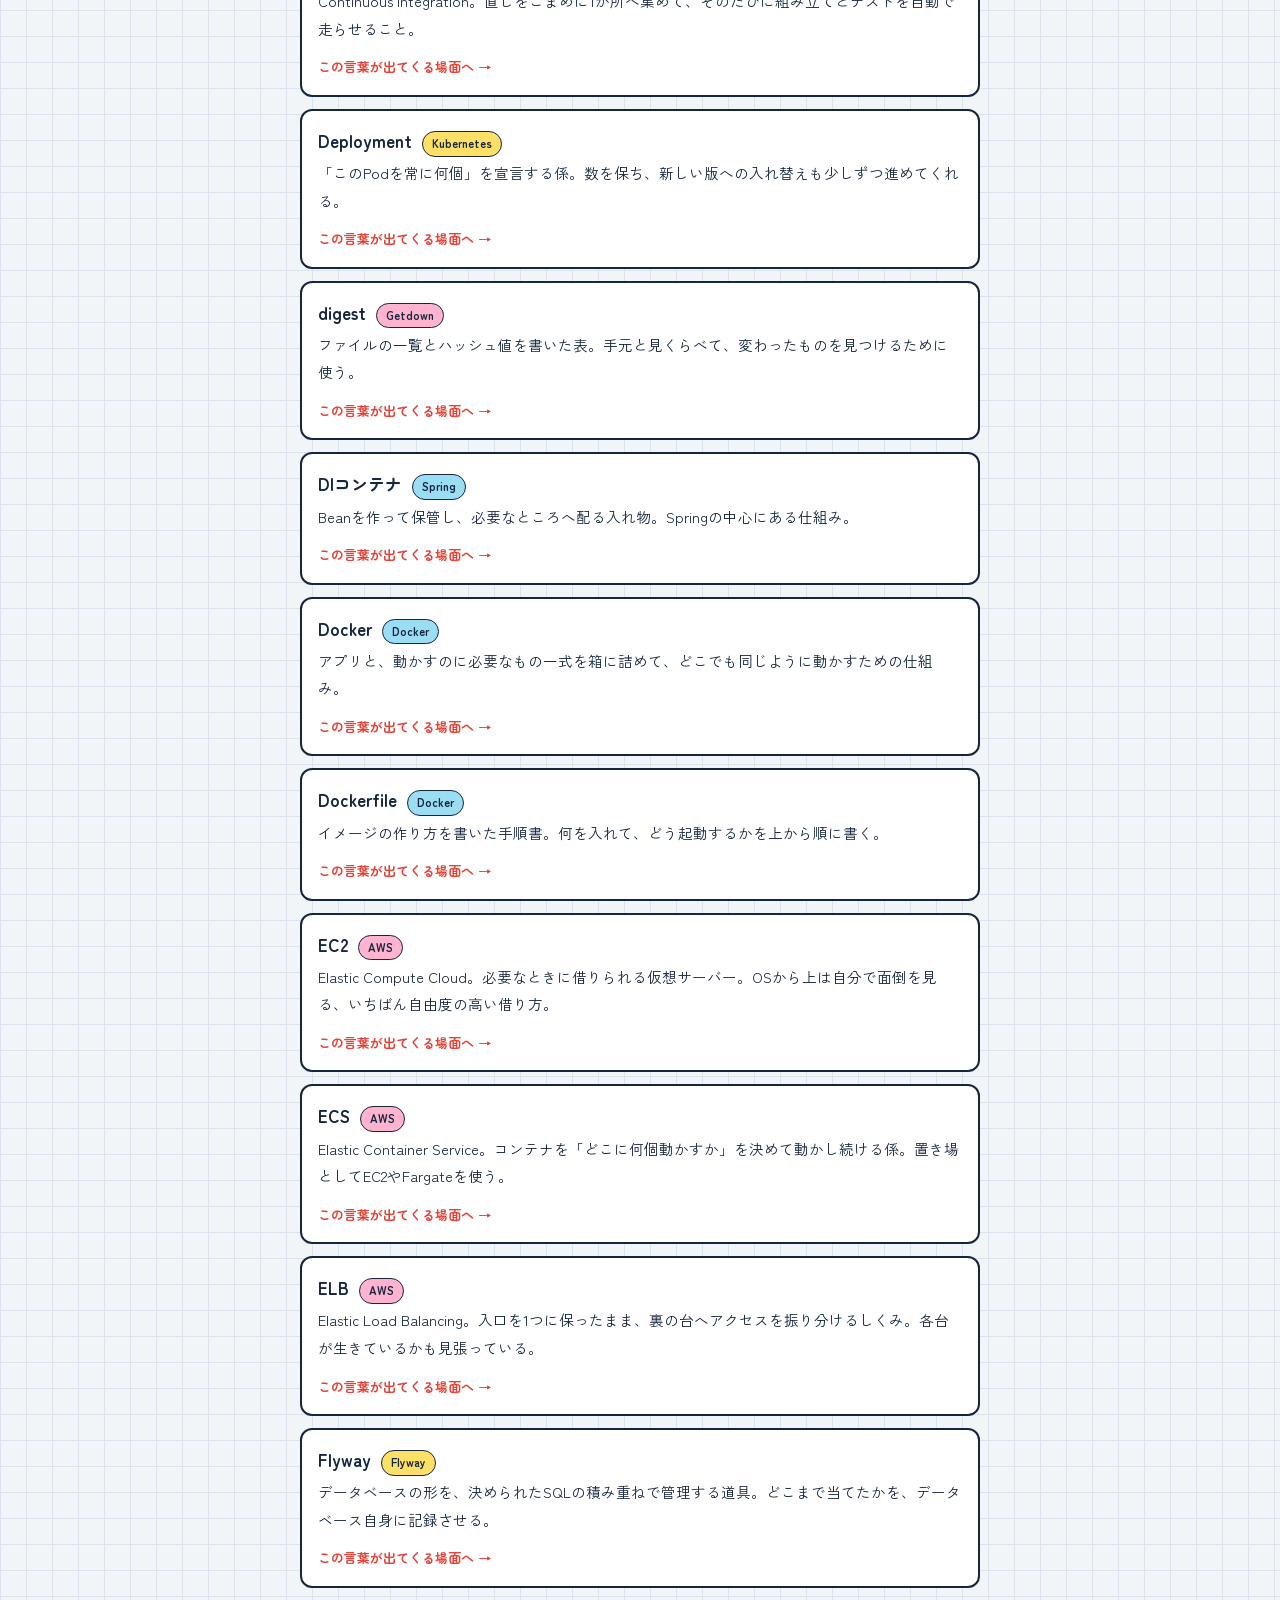
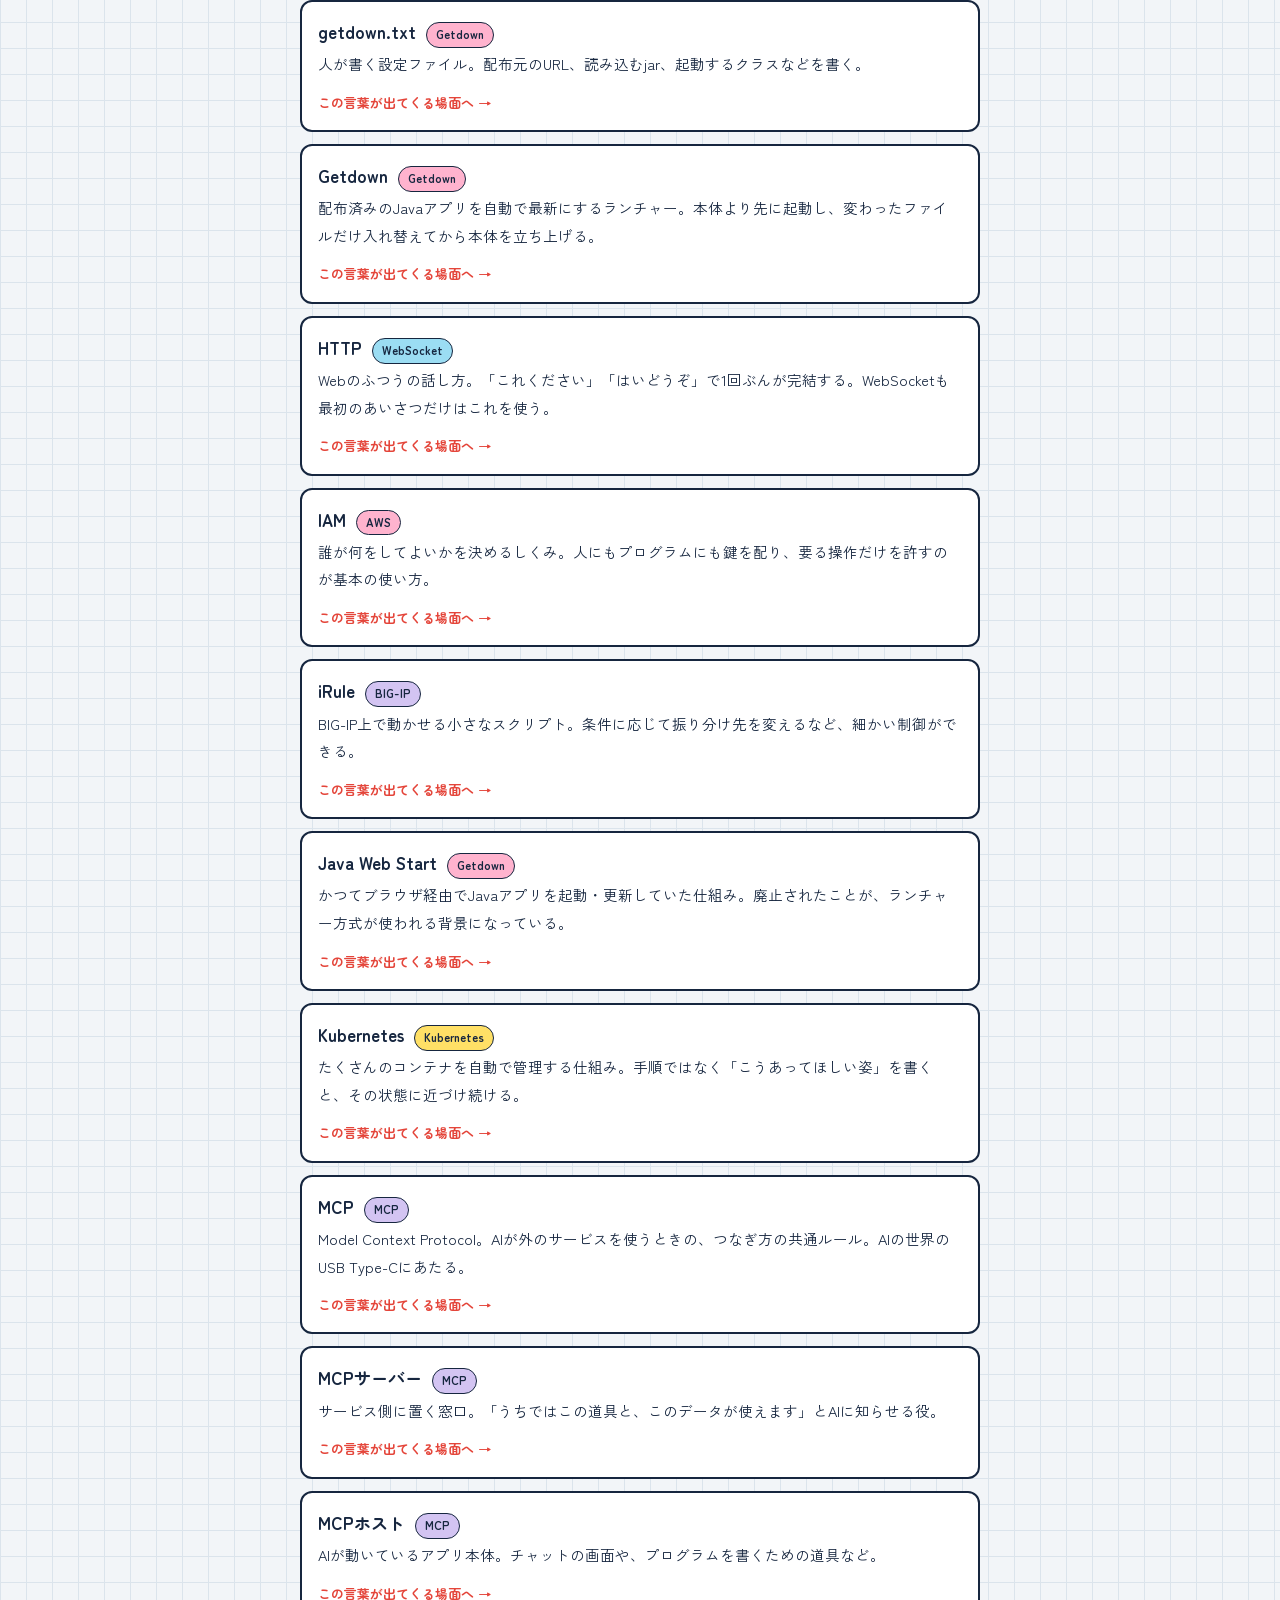
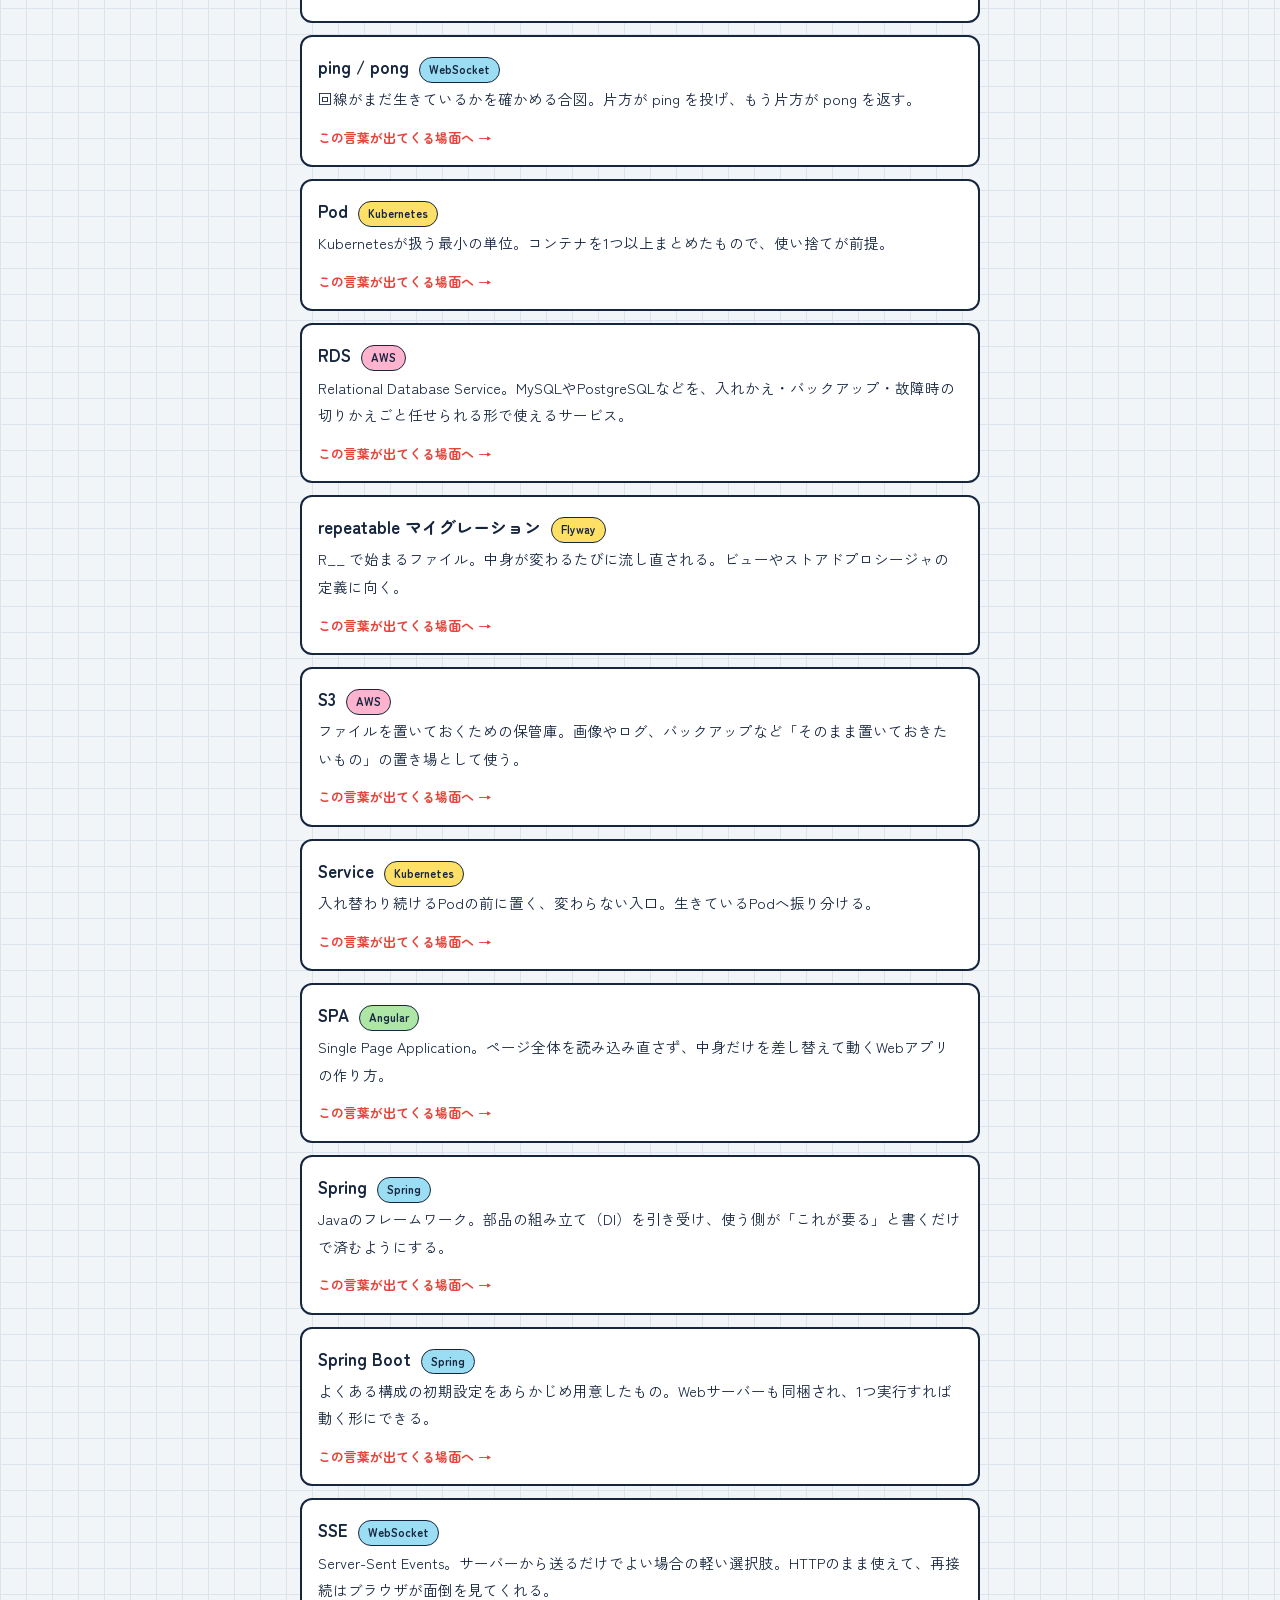
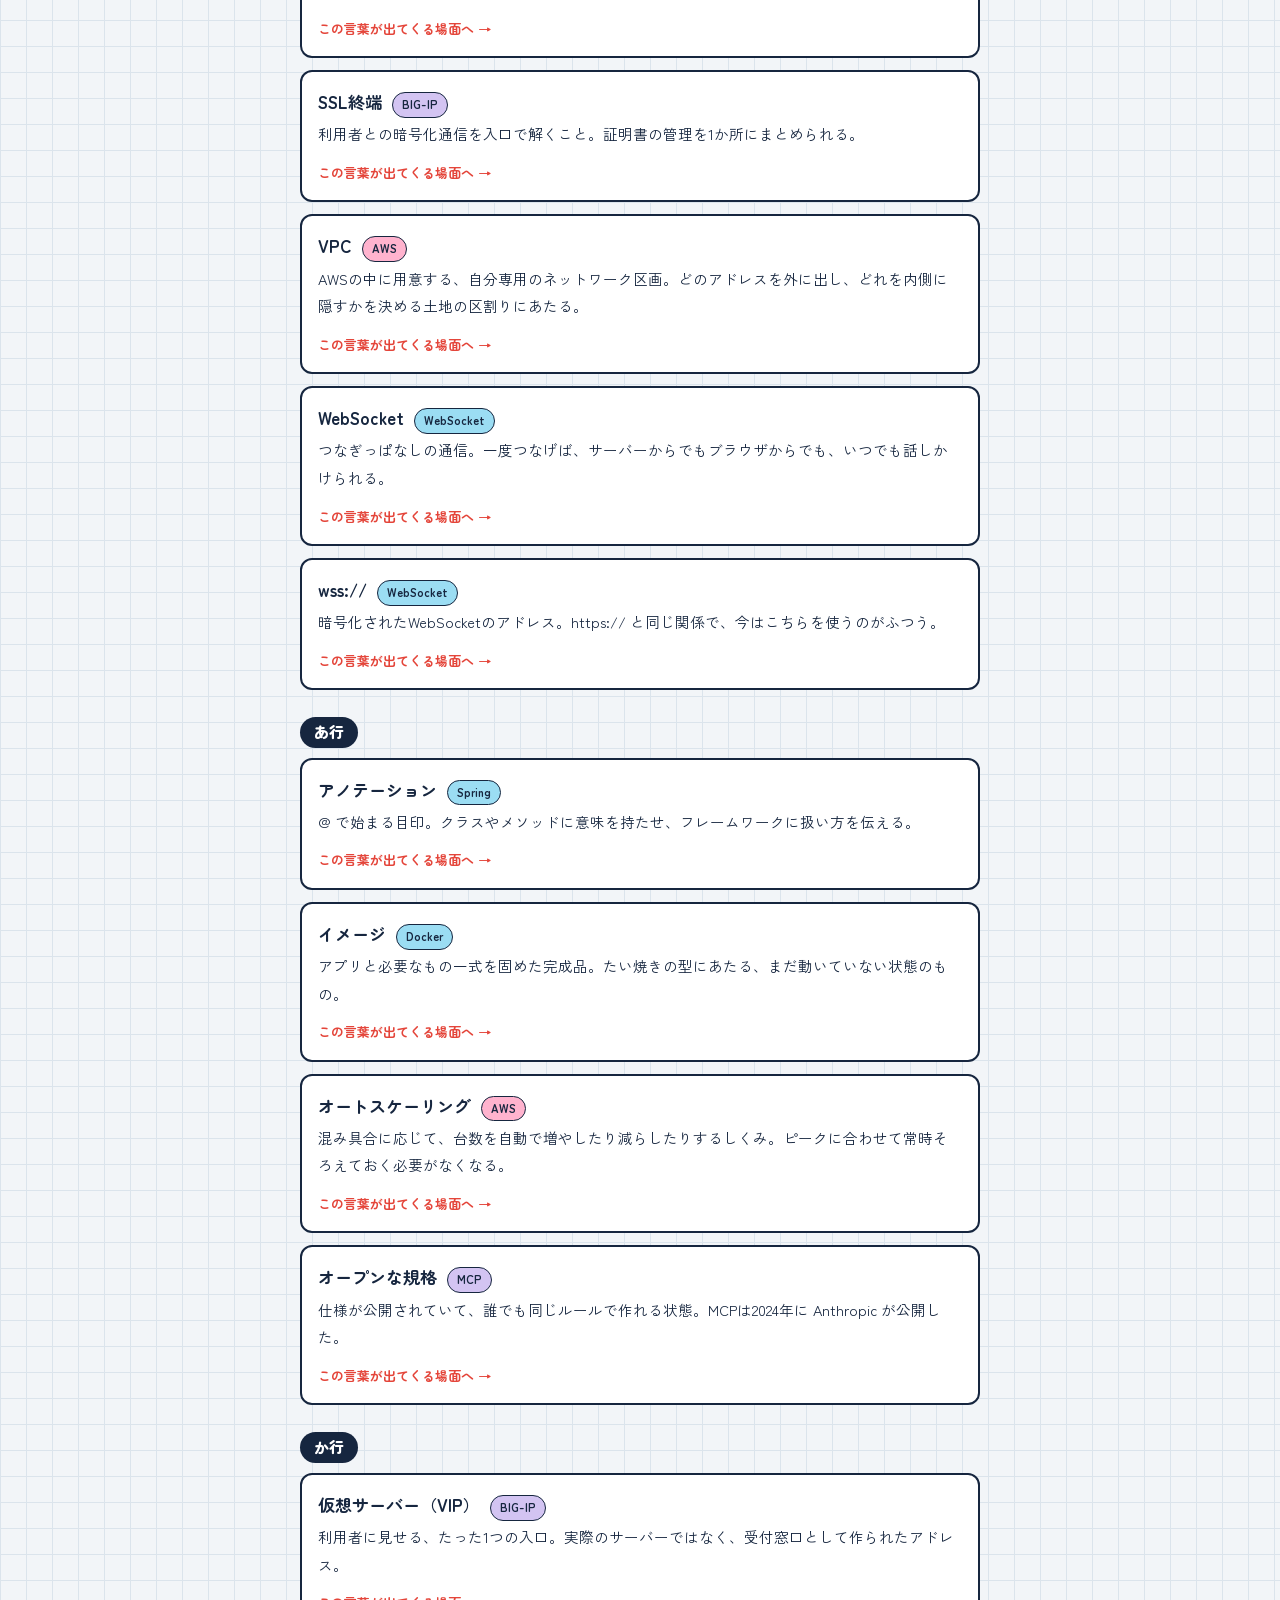
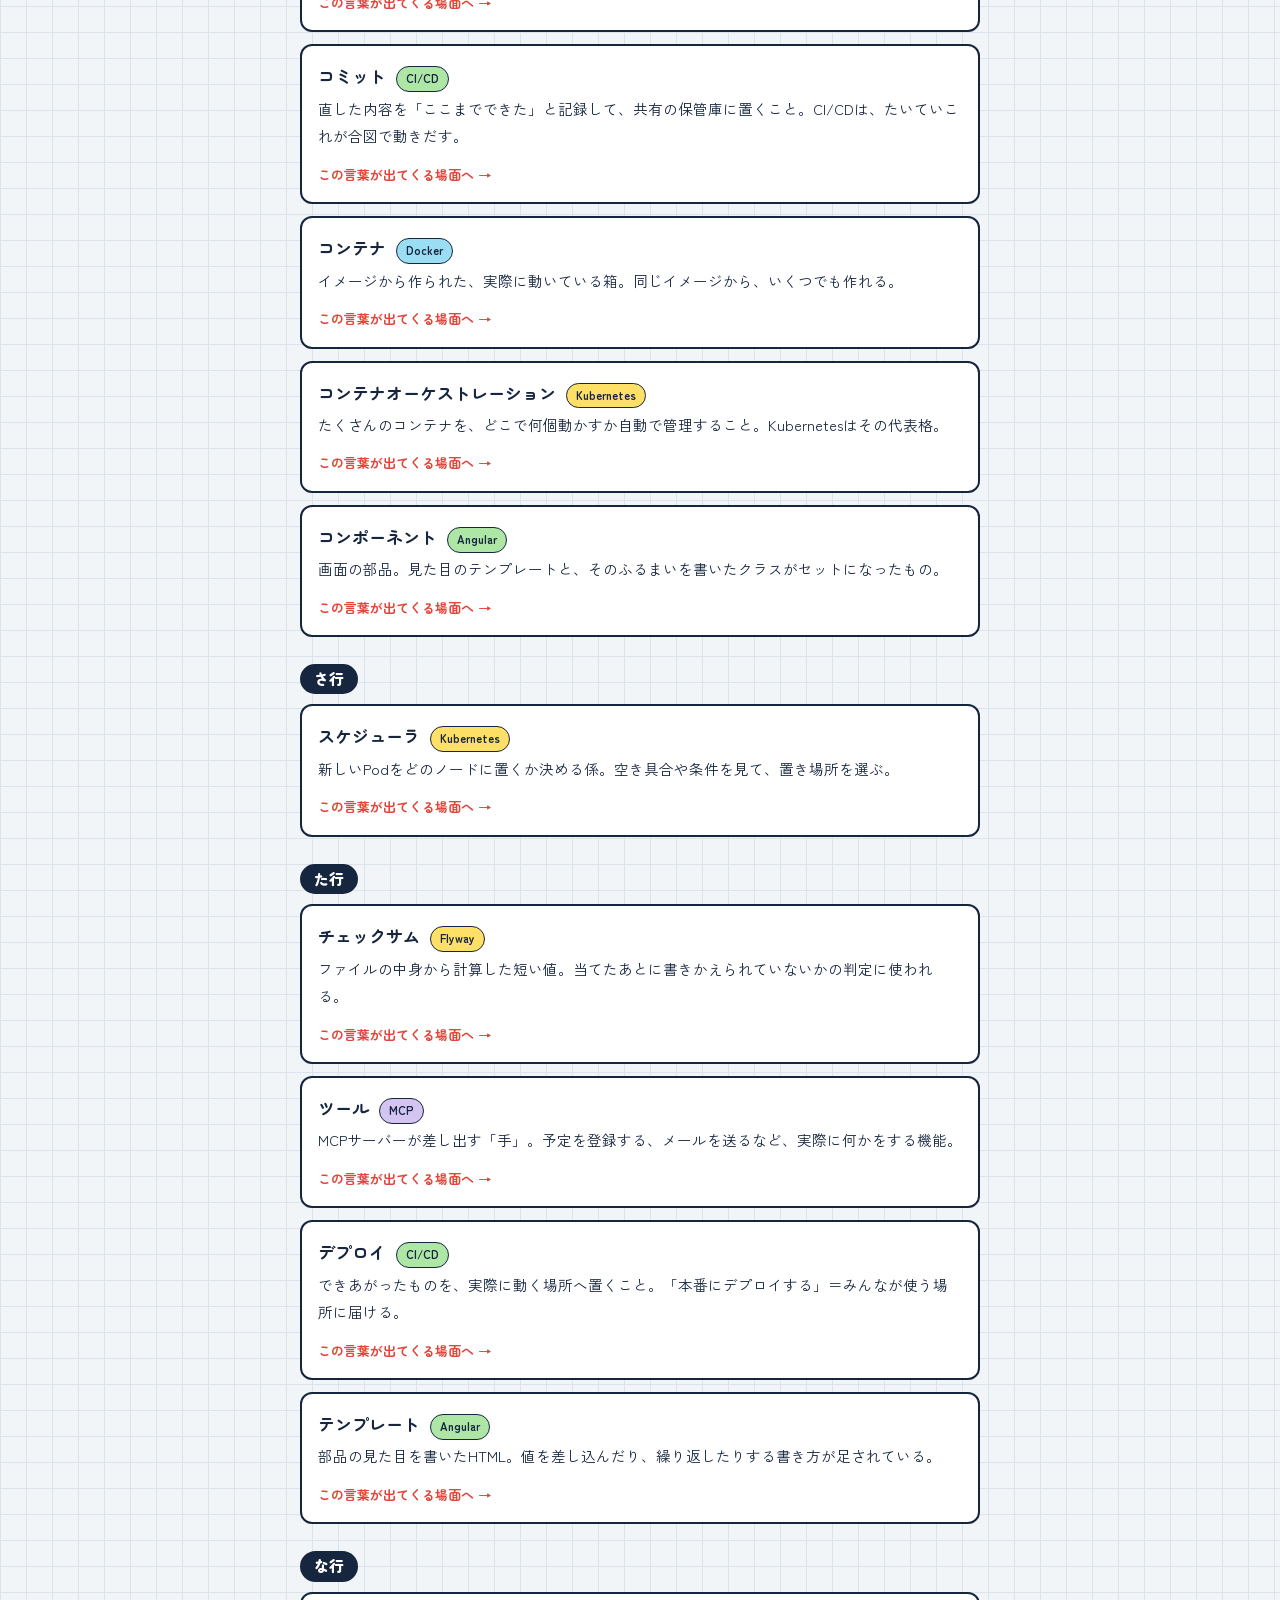
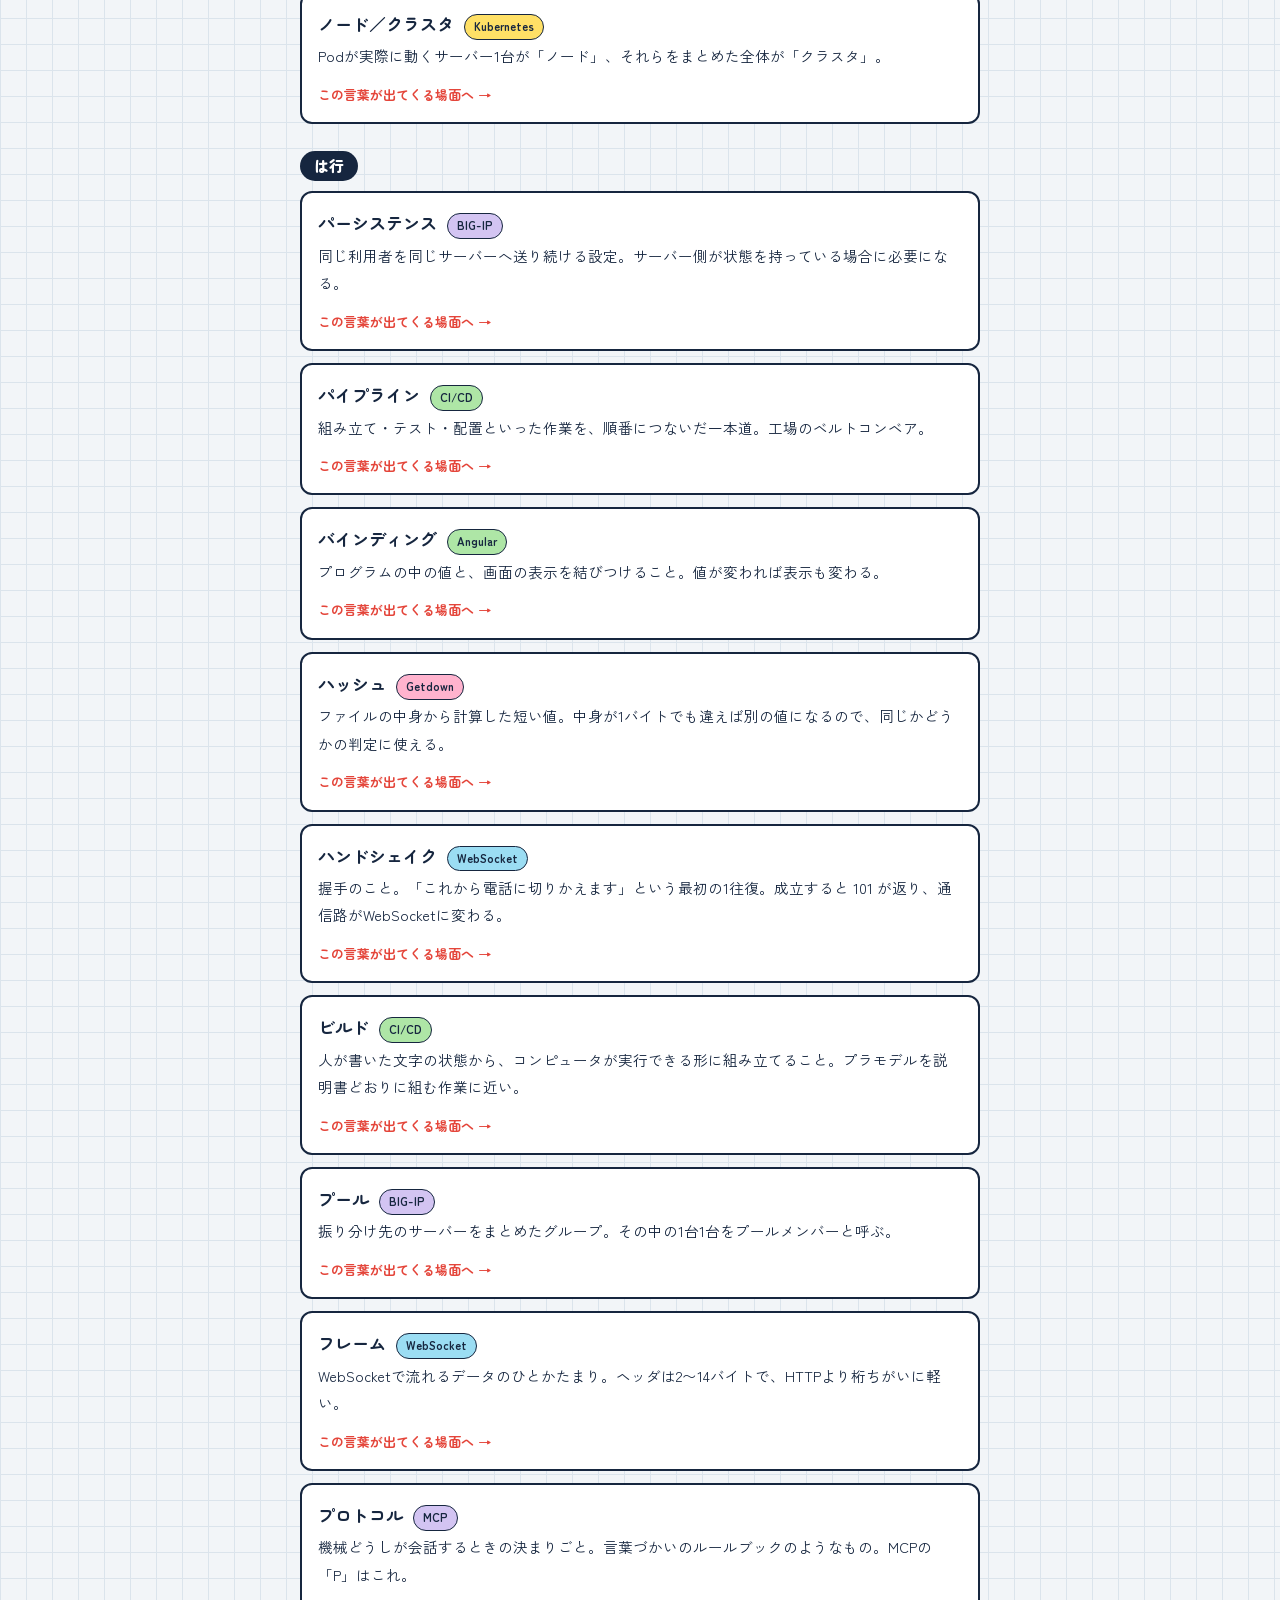
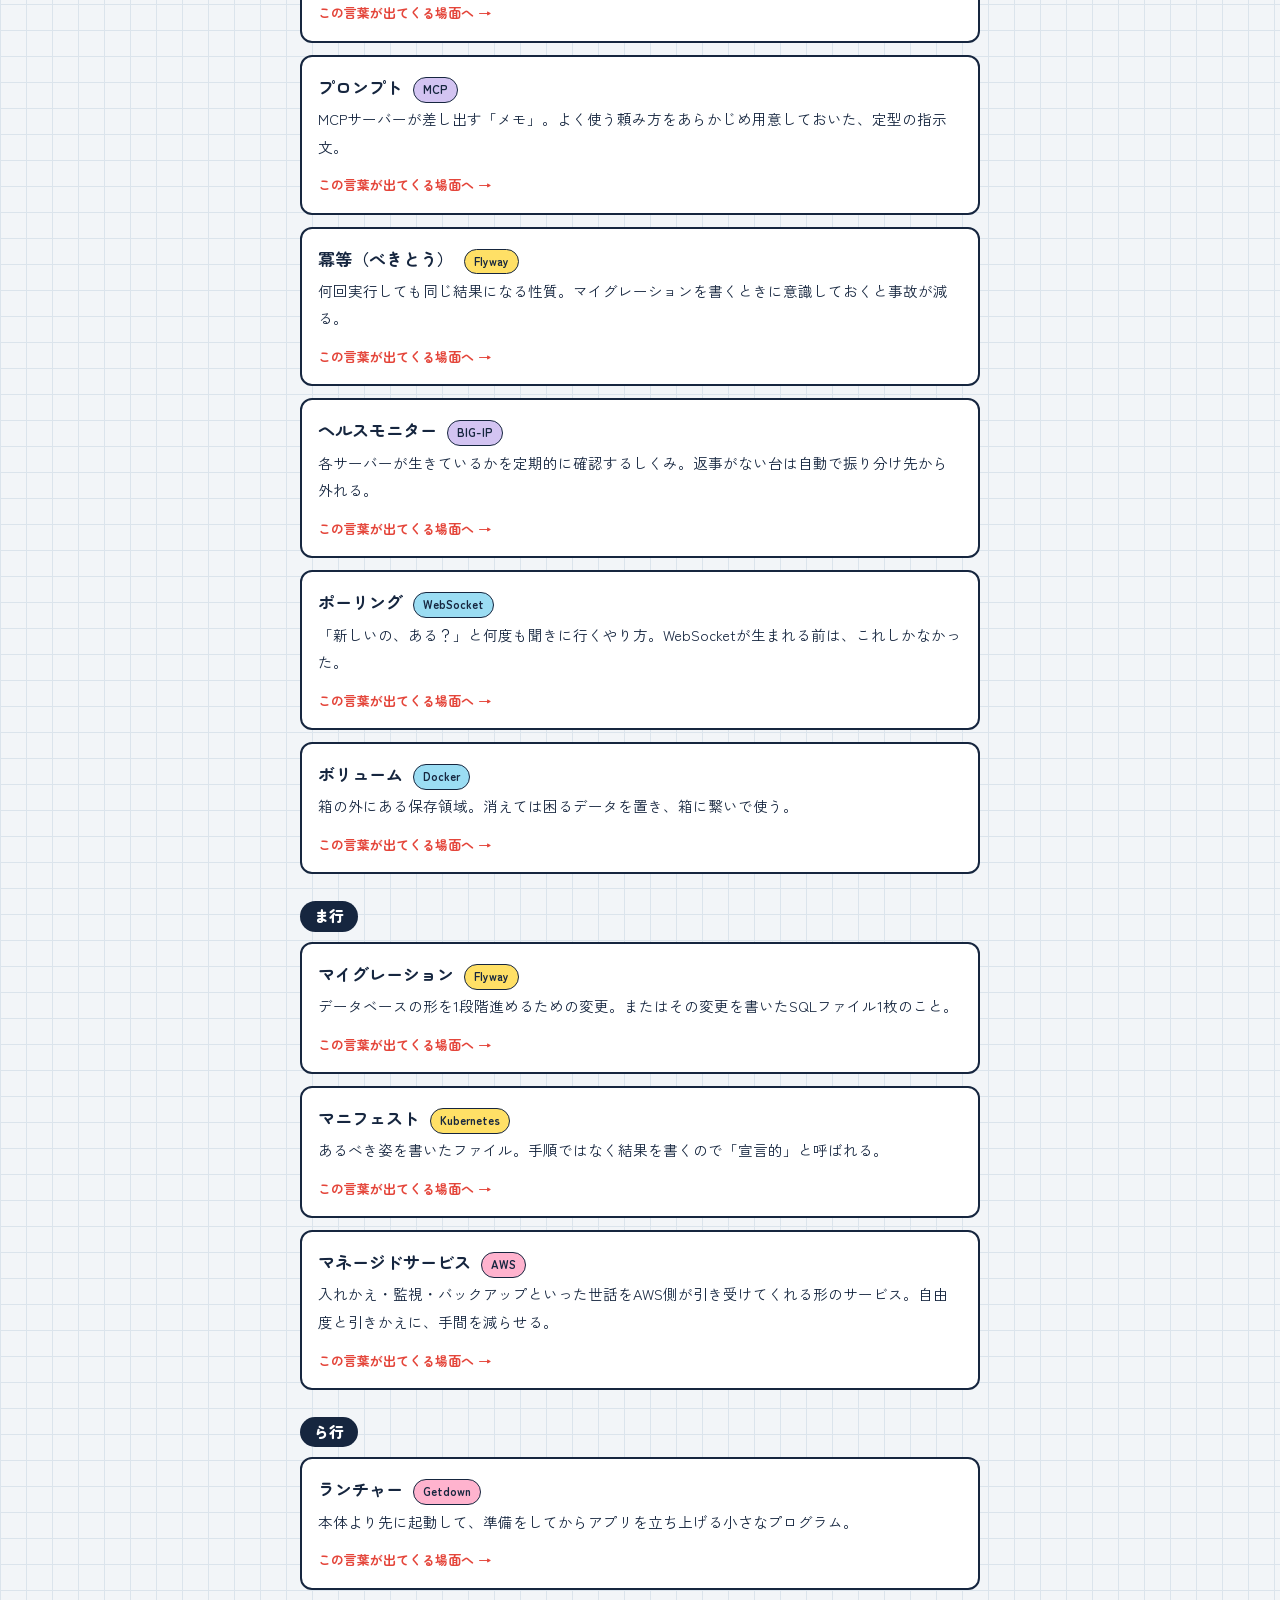
==== commit 4e53403d: "AWS解説ページを追加（EC2・ECS・ELB・RDS ほか） Issue #3「用語追加 AWS関連」への対応。  - aws.html を新規作成（11本目「AWSのしくみ」）   - EC2／E" ====
--- a/index.html
+++ b/index.html
@@ -4,7 +4,7 @@
 <meta charset="utf-8">
 <meta name="viewport" content="width=device-width, initial-scale=1">
 <title>やさしい技術解説 — 用語集</title>
-<meta name="description" content="MCP・CI/CD・WebSocket・NoSQL などを、たとえ話と図解とクイズでたどる解説シリーズ。更新情報と、各ページの用語をまとめた索引つき。">
+<meta name="description" content="MCP・CI/CD・WebSocket を、たとえ話と図解とクイズでたどる解説シリーズ。各ページの用語をまとめた索引つき。">
 <link rel="preconnect" href="https://fonts.googleapis.com">
 <link rel="preconnect" href="https://fonts.gstatic.com" crossorigin>
 <link href="https://fonts.googleapis.com/css2?family=Zen+Kaku+Gothic+New:wght@400;500;700&family=Zen+Maru+Gothic:wght@500;700;900&display=swap" rel="stylesheet">
@@ -26,14 +26,6 @@
   <p>言葉の意味だけ知っても、たいてい使えるようにはならない。「なんでそれが必要になったのか」まで一緒に読めるように作った解説シリーズです。下の索引からは、言葉を引いて、その場面の説明まで飛べます。</p>
 </div>
 
-<section id="news">
-  <h2>更新情報</h2>
-  <p class="lead">このサイトの変更履歴です。新しい順に並んでいます。<span class="pen" id="news-count"></span></p>
-  <div class="newsbox">
-    <ul class="newslist" id="newslist"></ul>
-  </div>
-</section>
-
 <section id="pages">
   <h2>解説ページ</h2>
   <p class="lead">気になったところから、どうぞ。1本20分ほど。</p>
@@ -49,12 +41,11 @@
 
 <section id="howto">
   <h2>ページを増やすときは</h2>
-  <p class="lead">この4つを触れば、カードも索引も自動で更新されます。</p>
+  <p class="lead">この3つを触れば、索引まで自動で更新されます。</p>
   <ol class="steps">
     <li><b>解説ページを1枚作る。</b>既存の <code>websocket.html</code> を複製し、<code>&lt;link rel="stylesheet" href="assets/site.css"&gt;</code> はそのまま。見た目は自動でそろいます。</li>
     <li><b><code>index.html</code> の <code>PAGES</code> に1行足す。</b>ファイル名・タイトル・ひとこと説明・帯の色キーを書けば、カードが増えます。</li>
     <li><b>同じく <code>TERMS</code> に用語を足す。</b><code>read</code>（よみ）を書いておくと、あいうえお順の正しい位置に並びます。</li>
-    <li><b><code>NEWS</code> の先頭に1行足す。</b>日付・見出し（<code>tag</code>）・本文を書けば、ページ上部の「更新情報」に新しい順で並びます。</li>
   </ol>
   <p class="howto">CSSは <code>assets/site.css</code> の1枚だけ。全ページが同じものを読んでいるので、色や余白を変えたいときはここを直せば全体に反映されます。ファイルはすべて同じフォルダに置いたまま使ってください。</p>
 </section>
@@ -73,18 +64,6 @@
 "use strict";
 var APP_VERSION = "1.4.0";
 
-/* ============ 更新情報 ============ */
-var NEWS = [
-  {date:"2026.9.7", tag:"新規ページ", cls:"new",
-   body:'解説ページ「<a href="nosql.html">NoSQLのしくみ</a>」を追加しました。表をやめた理由と、そのかわりに何をゆずったのかまで。'},
-  {date:"2026.9.7", tag:"更新", cls:"",
-   body:'トップページに、この「更新情報」を追加しました。何が新しくなったのかが、開いてすぐ分かります。'},
-  {date:"2026.9.6", tag:"更新", cls:"",
-   body:'全ページの末尾に、最終更新日と参考文献を書きました。いつの時点の情報なのかを確かめられます。'},
-  {date:"2026.9.6", tag:"公開", cls:"new",
-   body:'解説ページ10本（MCP／CI/CD／WebSocket／Flyway／Getdown／Angular／BIG-IP／Spring／Docker／Kubernetes）と、横断用語索引を公開しました。'}
-];
-
 /* ============ ページ一覧 ============ */
 var PAGES = [
   {
@@ -148,10 +127,10 @@
     meta:"手順ではなく、あるべき姿を書く。壊れる前提で直し続けるという発想。"
   },
   {
-    key:"nosql", file:"nosql.html", no:"11",
-    title:"NoSQLのしくみ",
-    q:"表の形に、こだわらない。",
-    meta:"表をやめた理由と、そのかわりに何をゆずったのか。4つの置き方のちがいから。"
+    key:"aws", file:"aws.html", no:"11",
+    title:"AWSのしくみ",
+    q:"サーバーを、買わずに借りる。",
+    meta:"はじめに出会う4役、EC2・ECS・ELB・RDSから。必要なぶんだけ借りるという発想。"
   }
 ];
 
@@ -321,27 +300,27 @@
   {t:"スケジューラ", read:"すけじゅーら", page:"k8s", anchor:"#words",
    d:"新しいPodをどのノードに置くか決める係。空き具合や条件を見て、置き場所を選ぶ。"},
 
-  /* --- NoSQL --- */
-  {t:"NoSQL", read:"NoSQL", page:"nosql", anchor:"",
-   d:"表の形にこだわらないデータベースの総称。Not only SQL（SQLだけじゃない）と読むのが今の一般的な理解。"},
-  {t:"RDB", read:"RDB", page:"nosql", anchor:"#words",
-   d:"行と列の表でデータを持ち、表どうしをつないで使うデータベース。長いあいだ、データベースといえばこれだった。"},
-  {t:"ドキュメント", read:"どきゅめんと", page:"nosql", anchor:"#kinds",
-   d:"1件ぶんのデータを、入れ子のある1つのかたまりで表したもの。JSONのような形をしている。"},
-  {t:"キー・バリュー", read:"きーばりゅー", page:"nosql", anchor:"#kinds",
-   d:"合言葉（キー）を渡すと中身（バリュー）が返る、いちばん単純な置き方。中身で探すことはできない。"},
-  {t:"シャーディング", read:"しゃーでぃんぐ", page:"nosql", anchor:"#words",
-   d:"データをキーで分けて、複数の台に振り分けること。台数を増やして量をさばくための基本のやり方。"},
-  {t:"レプリケーション", read:"れぷりけーしょん", page:"nosql", anchor:"#words",
-   d:"同じデータの写しを、別の台にも持つこと。1台が落ちても読み書きを続けられるようにする。"},
-  {t:"結果整合性", read:"けっかせいごうせい", page:"nosql", anchor:"#words",
-   d:"書いた直後はバラつくが、しばらくすれば全部の台で同じになる、という考え方。すぐ揃うことをあきらめる代わりに、止まりにくくする。"},
-  {t:"スキーマレス", read:"すきーまれす", page:"nosql", anchor:"#terms",
-   d:"データの形をデータベース側で決めておかないこと。チェックしてくれないだけで、形の管理はアプリ側の仕事になる。"},
-  {t:"ホットスポット", read:"ほっとすぽっと", page:"nosql", anchor:"#careful",
-   d:"分けたはずのアクセスが、特定の1台に集中してしまう状態。キーの選び方をまちがえると起きる。"},
-  {t:"CAP定理", read:"CAP", page:"nosql", anchor:"#words",
-   d:"ネットワークが分断されたとき、「全部の台で同じ答え」と「止まらないこと」は同時に満たせない、という整理。"}
+  /* --- AWS --- */
+  {t:"EC2", read:"EC2", page:"aws", anchor:"#ec2ecs",
+   d:"Elastic Compute Cloud。必要なときに借りられる仮想サーバー。OSから上は自分で面倒を見る、いちばん自由度の高い借り方。"},
+  {t:"ECS", read:"ECS", page:"aws", anchor:"#ec2ecs",
+   d:"Elastic Container Service。コンテナを「どこに何個動かすか」を決めて動かし続ける係。置き場としてEC2やFargateを使う。"},
+  {t:"ELB", read:"ELB", page:"aws", anchor:"#shape",
+   d:"Elastic Load Balancing。入口を1つに保ったまま、裏の台へアクセスを振り分けるしくみ。各台が生きているかも見張っている。"},
+  {t:"RDS", read:"RDS", page:"aws", anchor:"#shape",
+   d:"Relational Database Service。MySQLやPostgreSQLなどを、入れかえ・バックアップ・故障時の切りかえごと任せられる形で使えるサービス。"},
+  {t:"VPC", read:"VPC", page:"aws", anchor:"#words",
+   d:"AWSの中に用意する、自分専用のネットワーク区画。どのアドレスを外に出し、どれを内側に隠すかを決める土地の区割りにあたる。"},
+  {t:"S3", read:"S3", page:"aws", anchor:"#words",
+   d:"ファイルを置いておくための保管庫。画像やログ、バックアップなど「そのまま置いておきたいもの」の置き場として使う。"},
+  {t:"IAM", read:"IAM", page:"aws", anchor:"#words",
+   d:"誰が何をしてよいかを決めるしくみ。人にもプログラムにも鍵を配り、要る操作だけを許すのが基本の使い方。"},
+  {t:"リージョン／アベイラビリティゾーン（AZ）", read:"りーじょん", page:"aws", anchor:"#words",
+   d:"リージョンは東京・大阪といった地域のまとまり。その中にある独立した建物のかたまりがAZで、2か所以上に分けて置くのが基本。"},
+  {t:"マネージドサービス", read:"まねーじどさーびす", page:"aws", anchor:"#words",
+   d:"入れかえ・監視・バックアップといった世話をAWS側が引き受けてくれる形のサービス。自由度と引きかえに、手間を減らせる。"},
+  {t:"オートスケーリング", read:"おーとすけーりんぐ", page:"aws", anchor:"#calc",
+   d:"混み具合に応じて、台数を自動で増やしたり減らしたりするしくみ。ピークに合わせて常時そろえておく必要がなくなる。"}
 ];
 
 /* ============ 表示 ============ */
@@ -372,19 +351,6 @@
     if(PAGES[i].key === key) return PAGES[i];
   }
   return null;
-}
-
-function renderNews(){
-  var host = document.getElementById("newslist");
-  if(!host) return;
-  host.innerHTML = NEWS.map(function(n){
-    return '<li>' +
-             '<span class="date">' + n.date + '</span>' +
-             '<span class="tag ' + n.cls + '">' + n.tag + '</span>' +
-             '<span class="body">' + n.body + '</span>' +
-           '</li>';
-  }).join("");
-  document.getElementById("news-count").textContent = "全 " + NEWS.length + " 件";
 }
 
 function renderCards(){
@@ -463,7 +429,6 @@
   document.getElementById("version").textContent = "v" + APP_VERSION;
   document.getElementById("term-count").textContent =
     "全 " + TERMS.length + " 語 ／ " + PAGES.length + " ページ分";
-  renderNews();
   renderCards();
   renderChips();
   renderIndex();
--- a/assets/site.css
+++ b/assets/site.css
@@ -324,7 +324,7 @@
 .term .src.spring{background:var(--mk-cyan)}
 .term .src.docker{background:var(--mk-cyan)}
 .term .src.k8s{background:var(--mk-yellow)}
-.term .src.nosql{background:var(--mk-pink)}
+.term .src.aws{background:var(--mk-pink)}
 .term p{font-size:14.5px;margin:0 0 8px}
 .term a{font-family:var(--font-round);font-weight:700;font-size:13px;color:var(--red);text-decoration:none}
 .term a:hover{text-decoration:underline}
@@ -334,23 +334,3 @@
   font-family:ui-monospace,SFMono-Regular,Menlo,Consolas,monospace;font-size:13px;
   background:#EEF3F8;border:1px solid var(--rule-strong);border-radius:5px;padding:1px 5px;
 }
-
-
-/* ---------- 更新情報（トップページ） ---------- */
-.newsbox{background:#fff;border:2px solid var(--ink);border-radius:14px;padding:4px 18px;box-shadow:5px 5px 0 var(--rule-strong)}
-.newslist{list-style:none;margin:0;padding:0}
-.newslist li{
-  display:flex;gap:10px;align-items:baseline;flex-wrap:wrap;
-  padding:14px 0;border-bottom:1px dashed var(--rule-strong);
-}
-.newslist li:last-child{border-bottom:0}
-.newslist .date{font-family:var(--font-round);font-weight:700;font-size:13px;color:var(--ink-soft);flex:0 0 auto}
-.newslist .tag{
-  font-family:var(--font-round);font-weight:700;font-size:11.5px;line-height:1.8;
-  border:1.5px solid var(--ink);border-radius:999px;padding:0 10px;background:var(--mk-yellow);flex:0 0 auto;
-}
-.newslist .tag.new{background:var(--mk-pink)}
-.newslist .tag.fix{background:var(--mk-cyan)}
-.newslist .body{flex:1 1 240px;font-size:14.5px;min-width:0}
-.newslist a{font-family:var(--font-round);font-weight:700;color:var(--red);text-decoration:none}
-.newslist a:hover{text-decoration:underline}
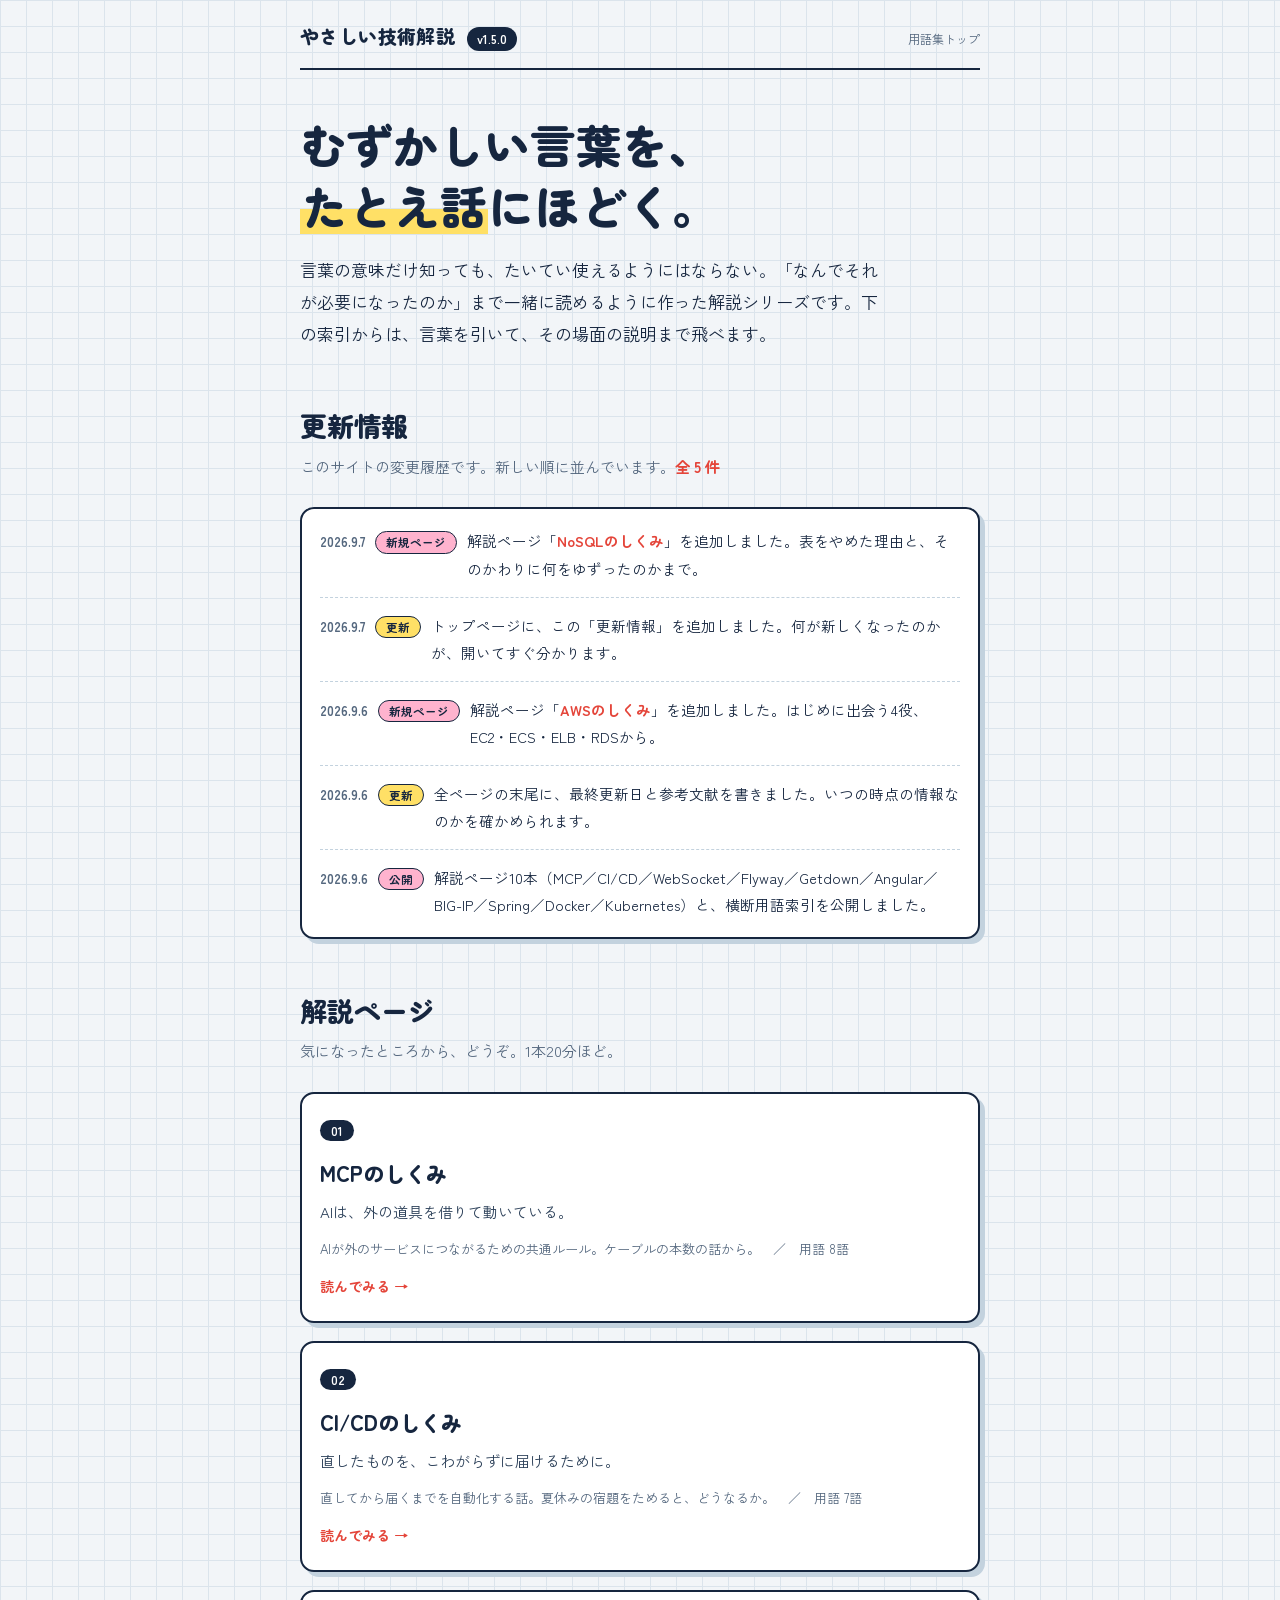
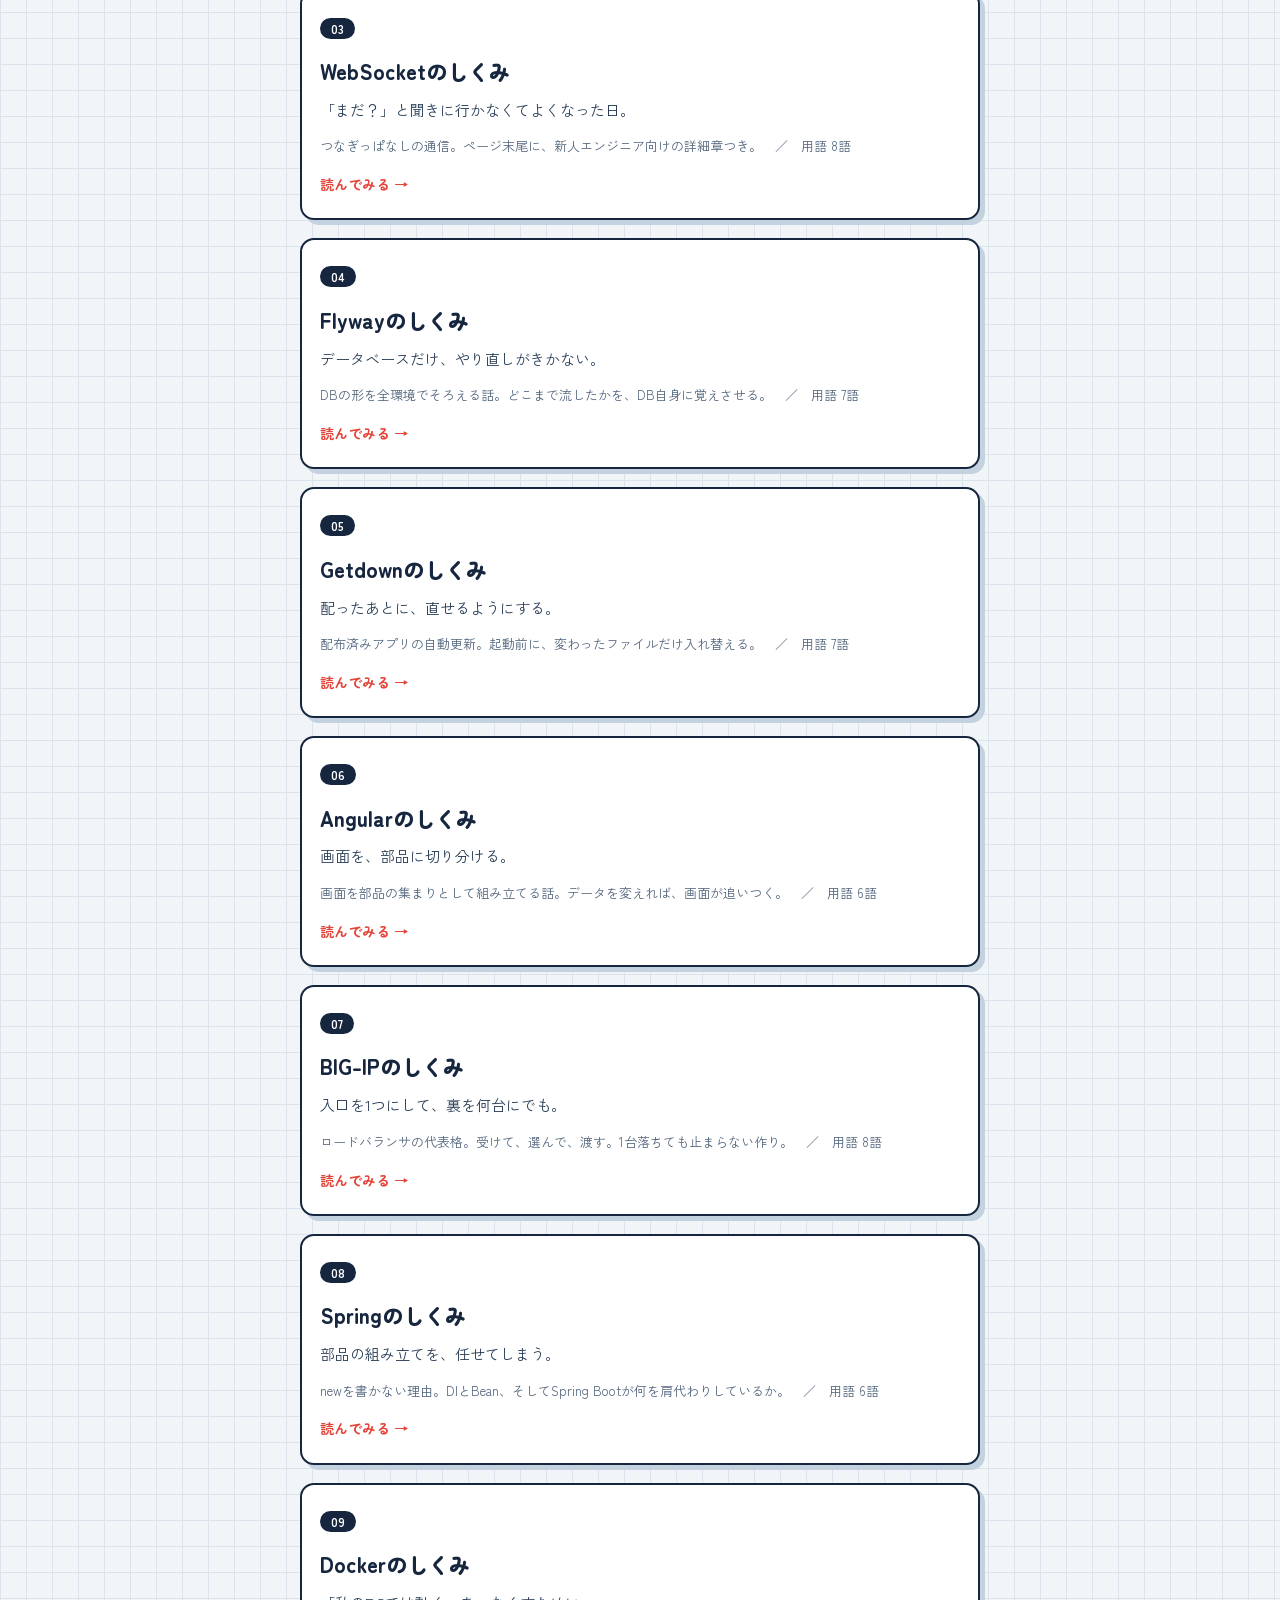
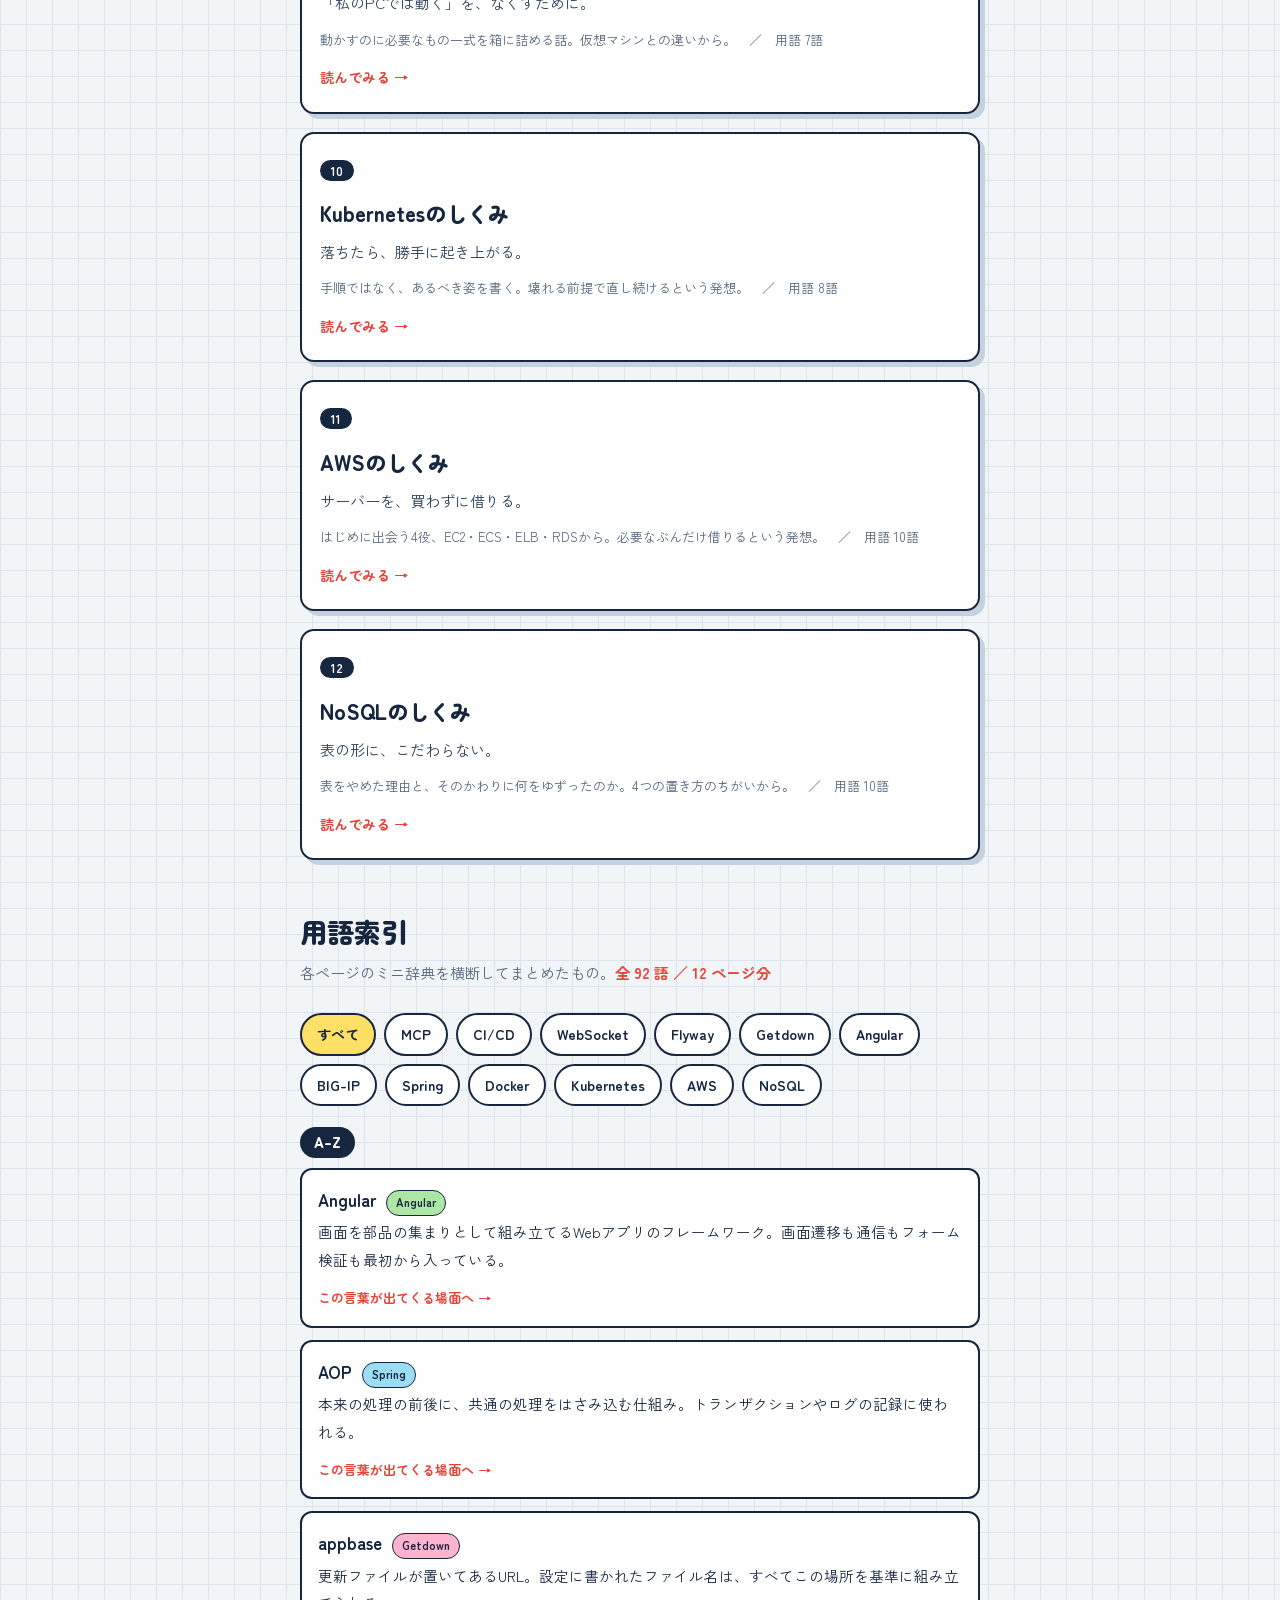
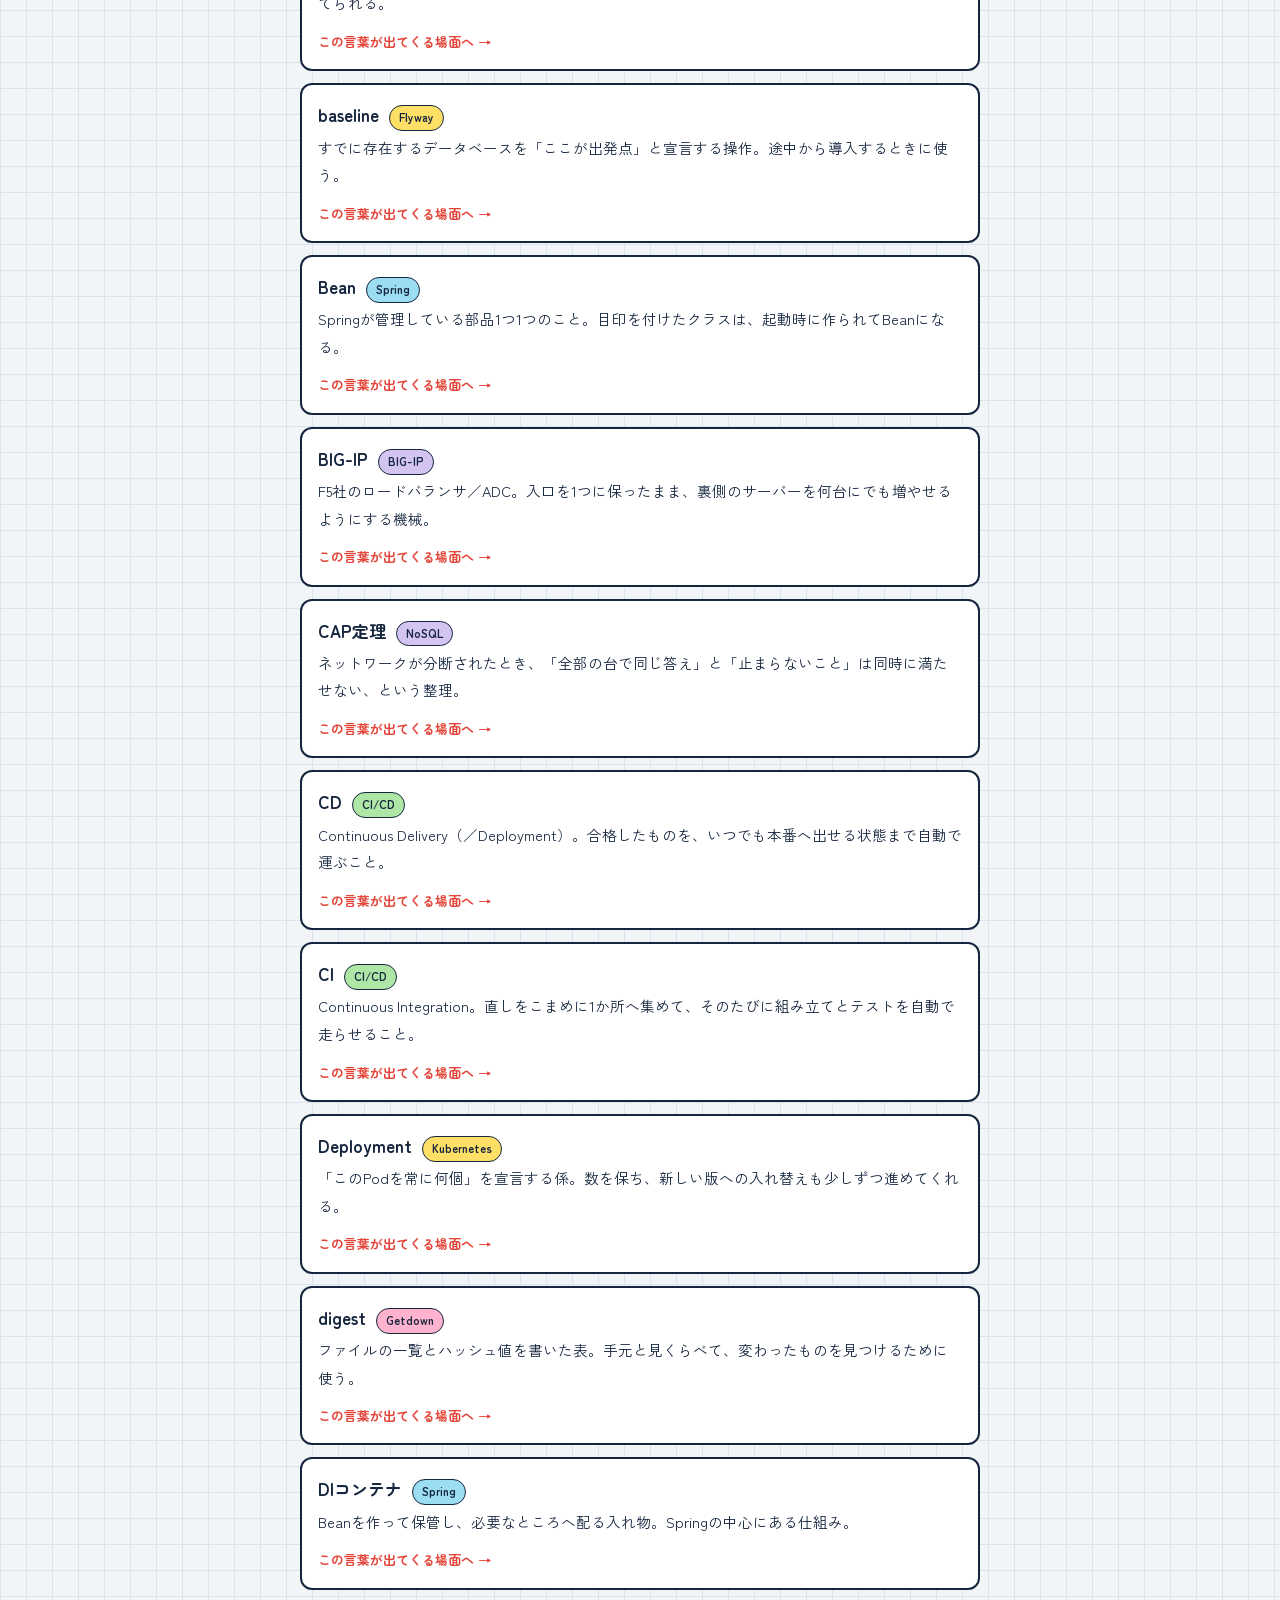
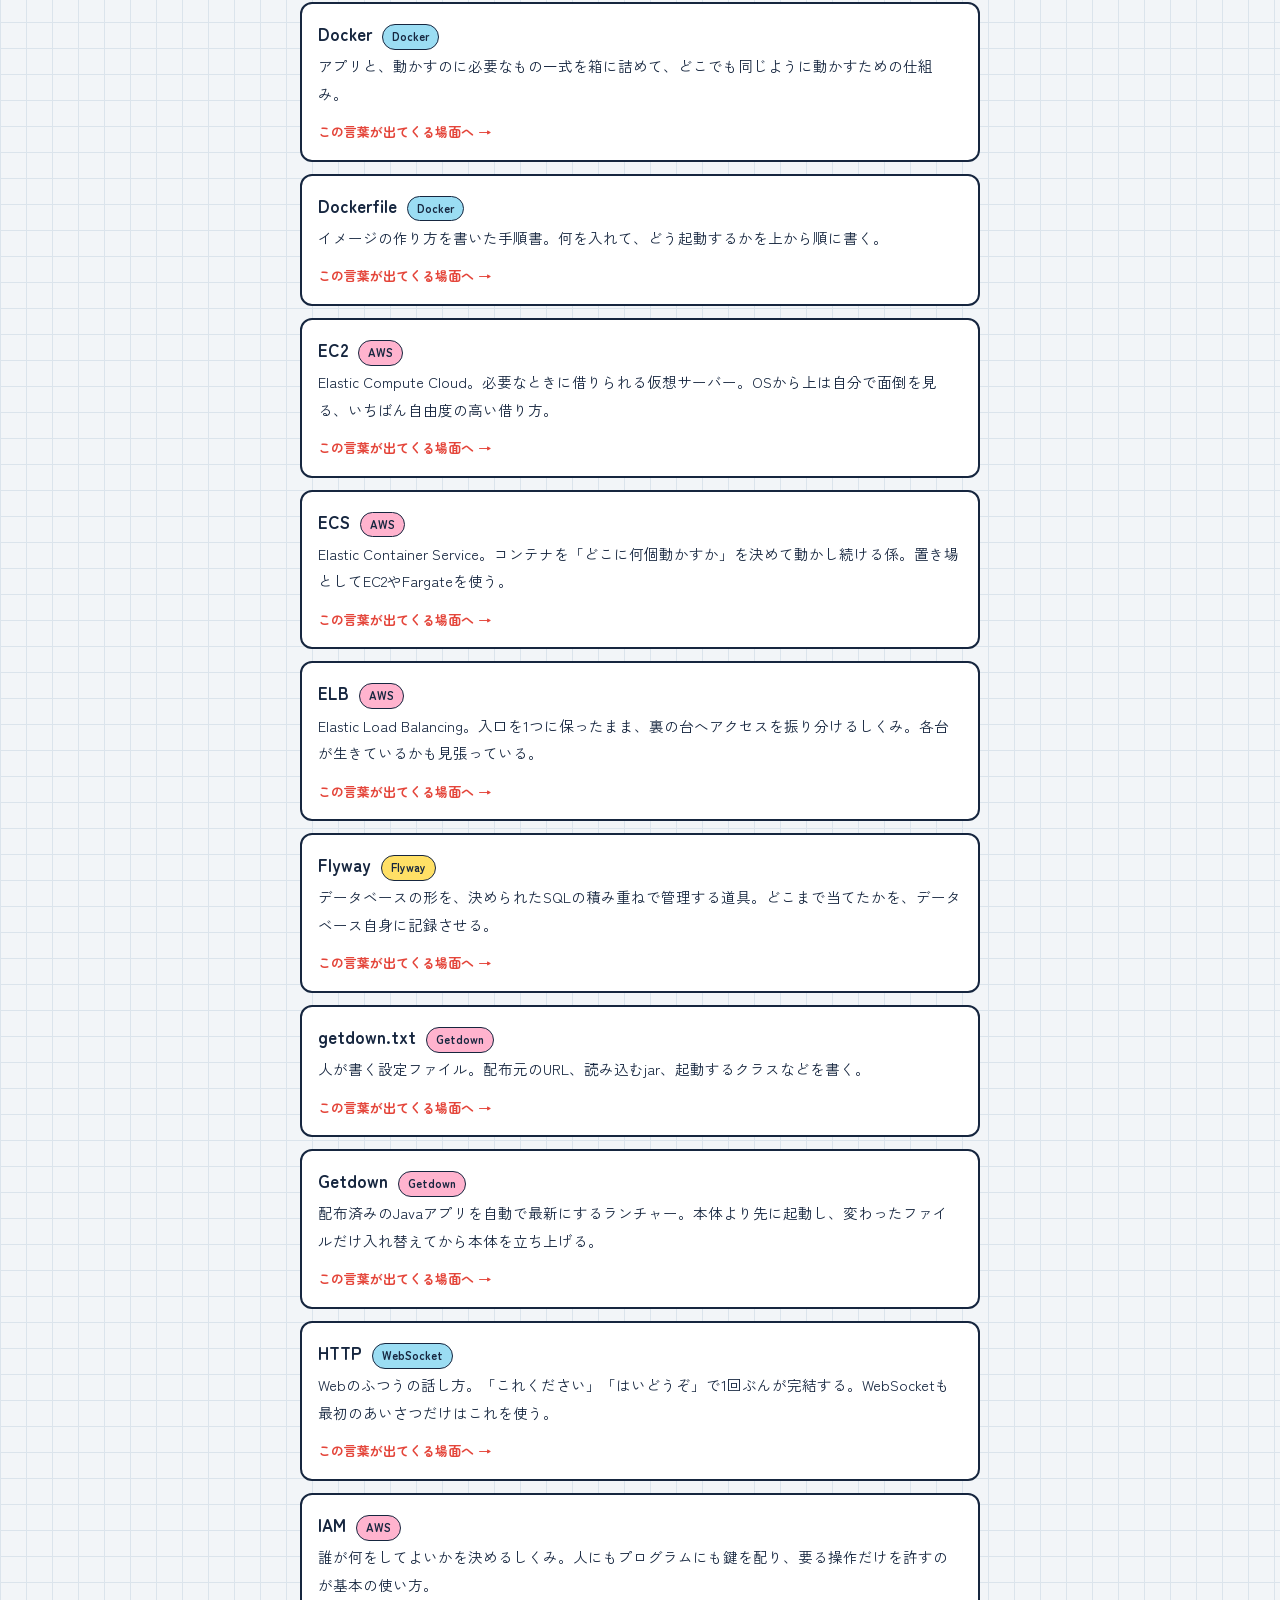
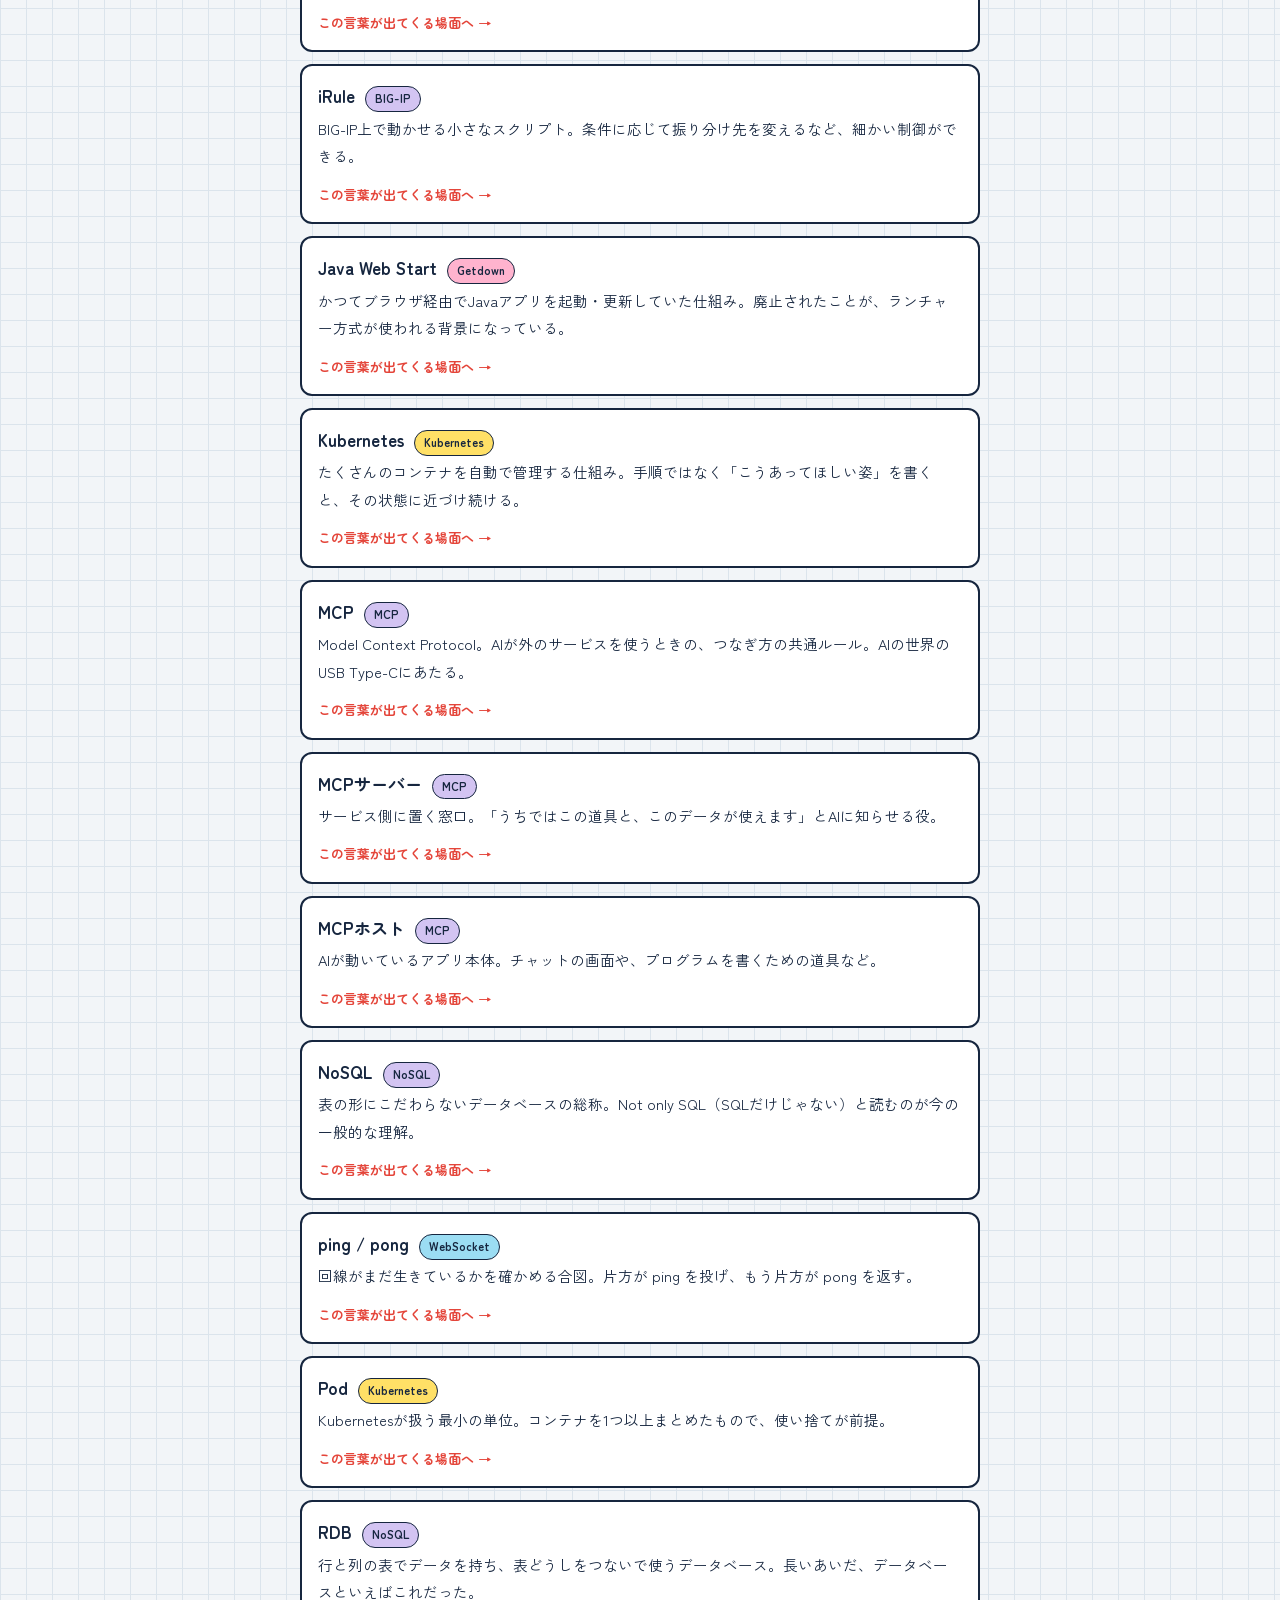
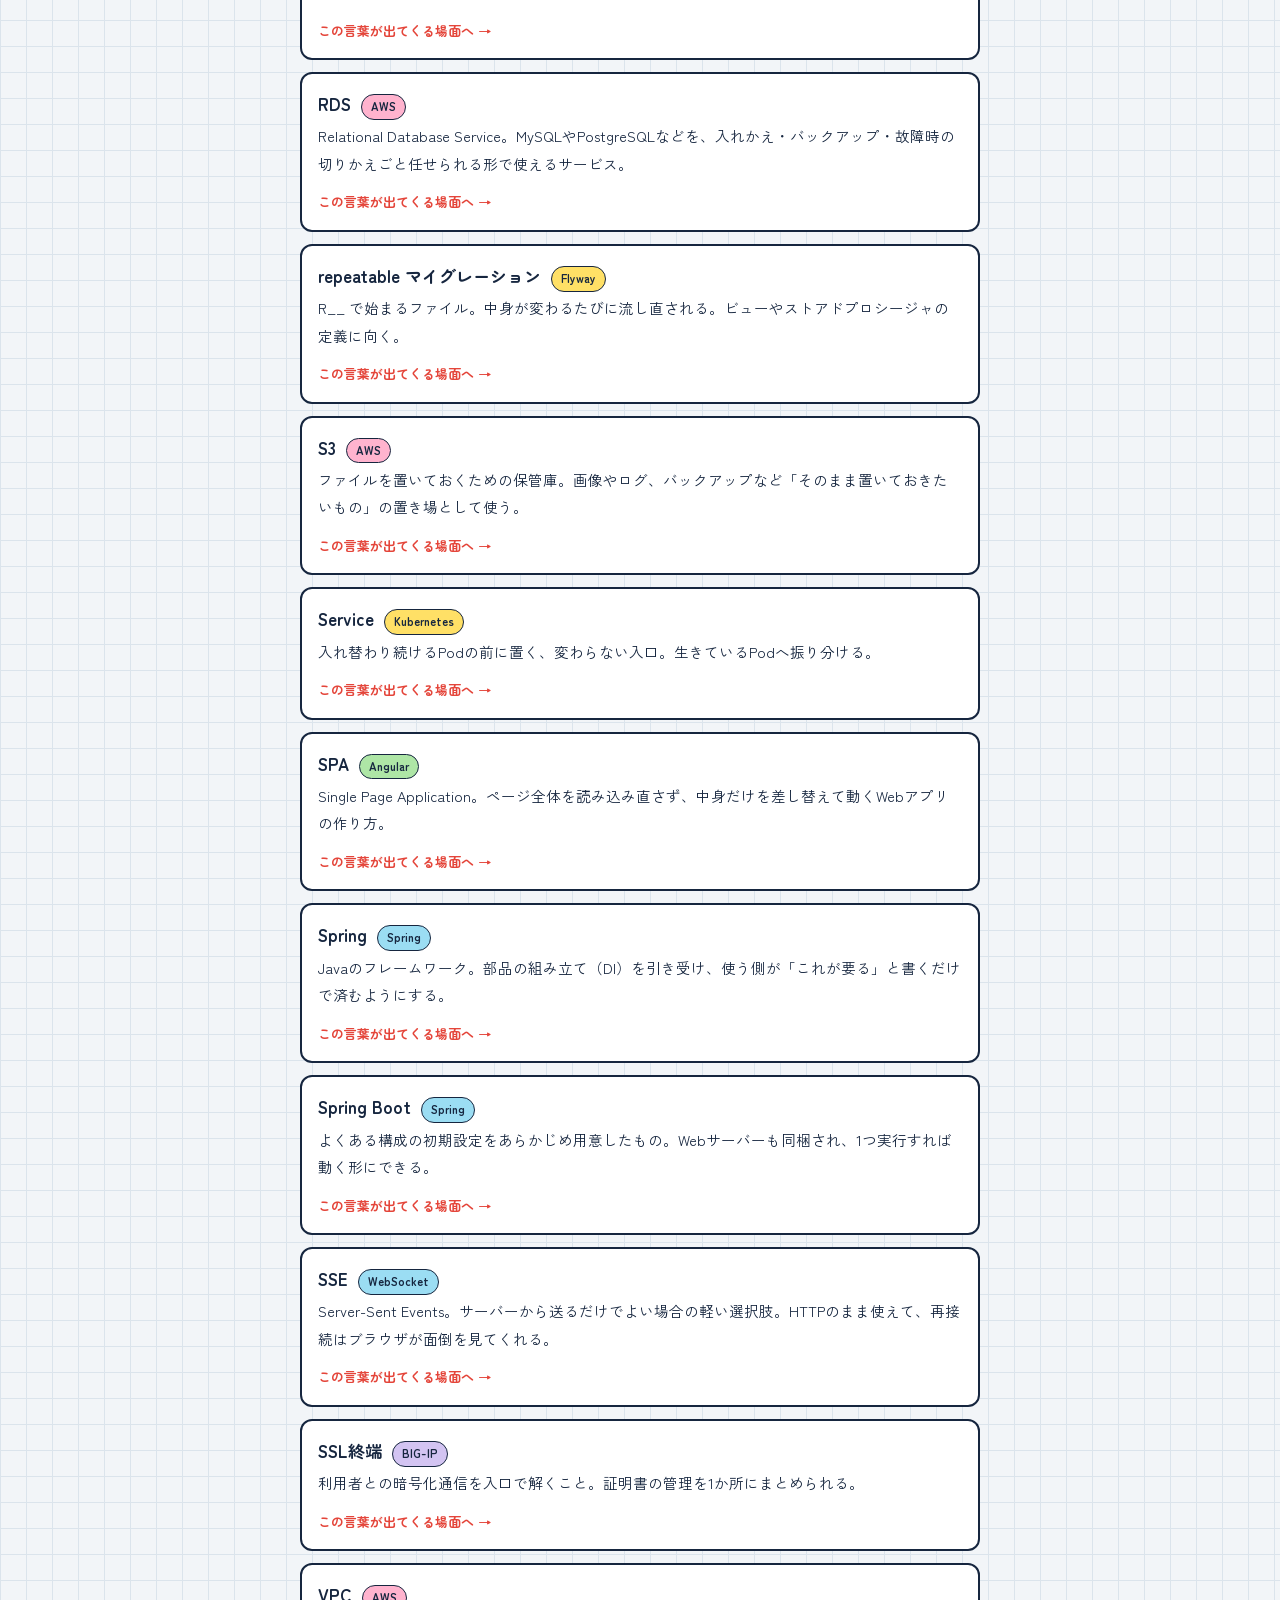
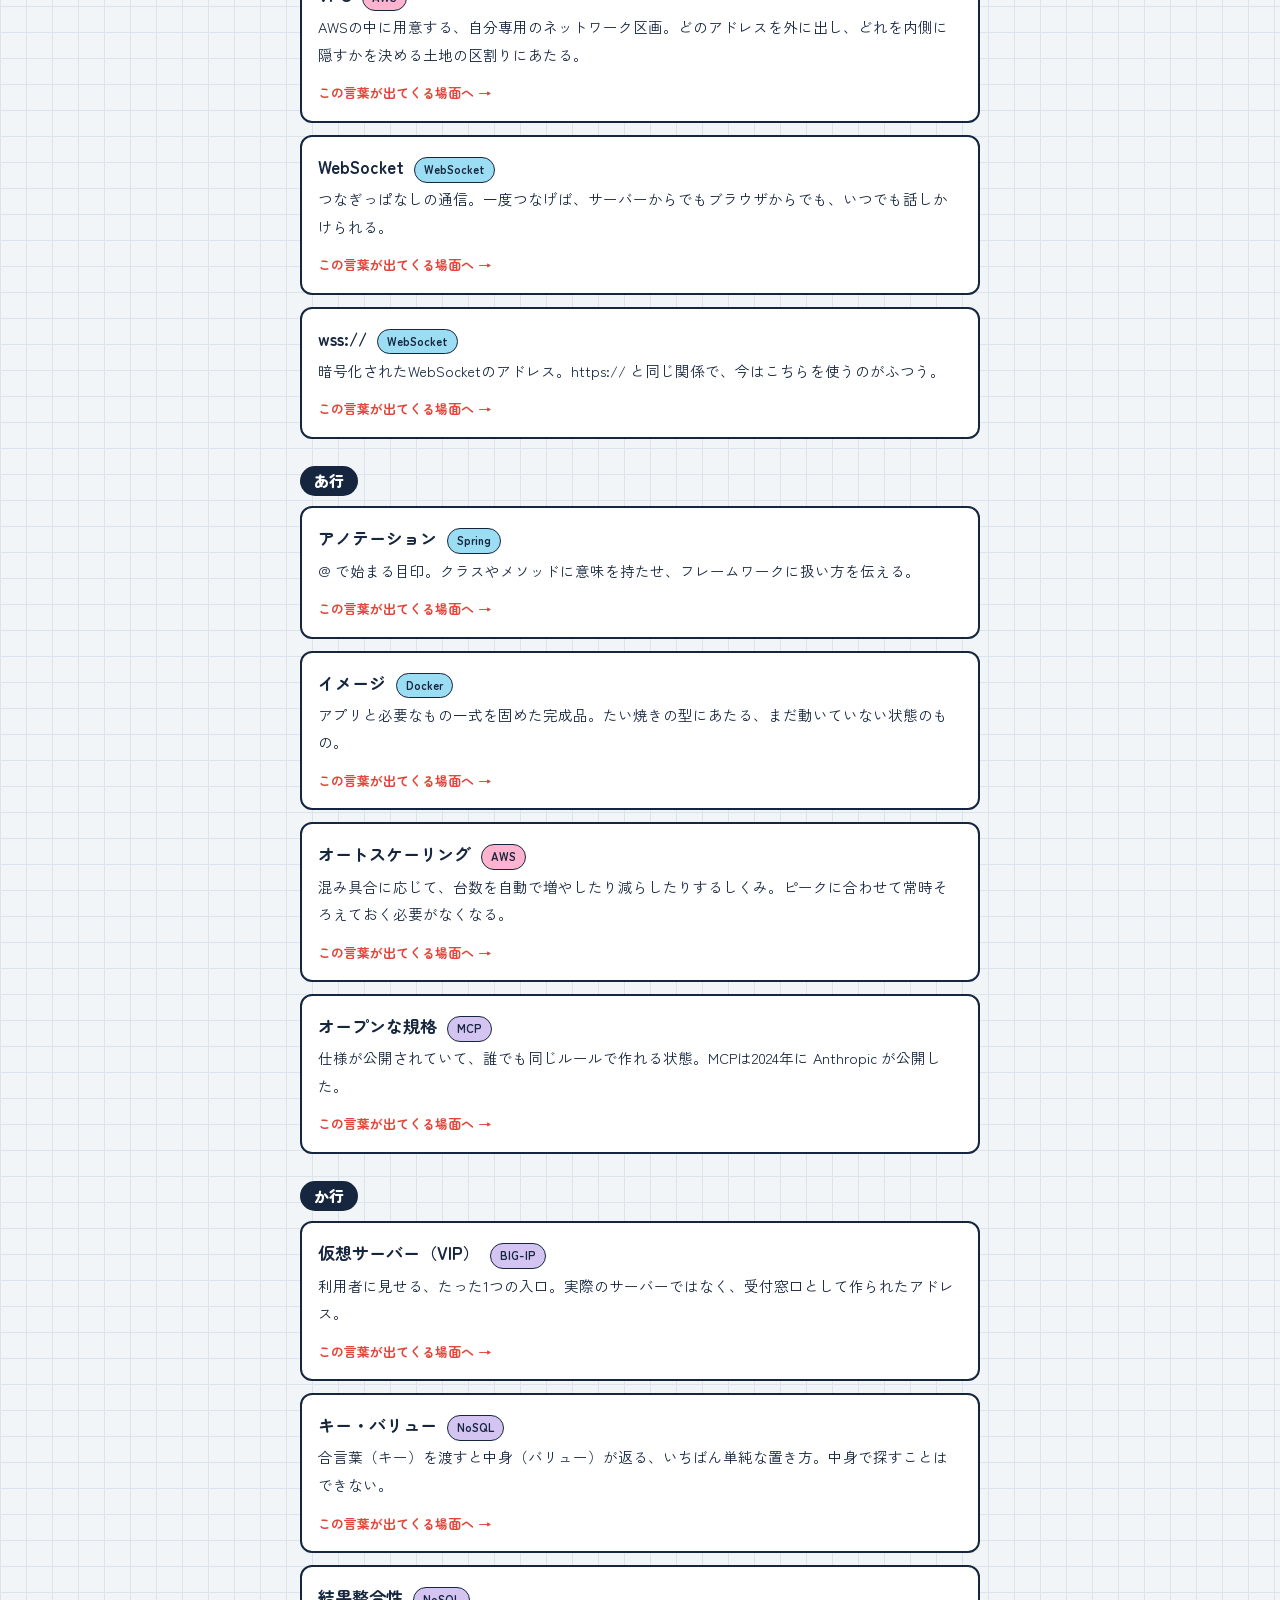
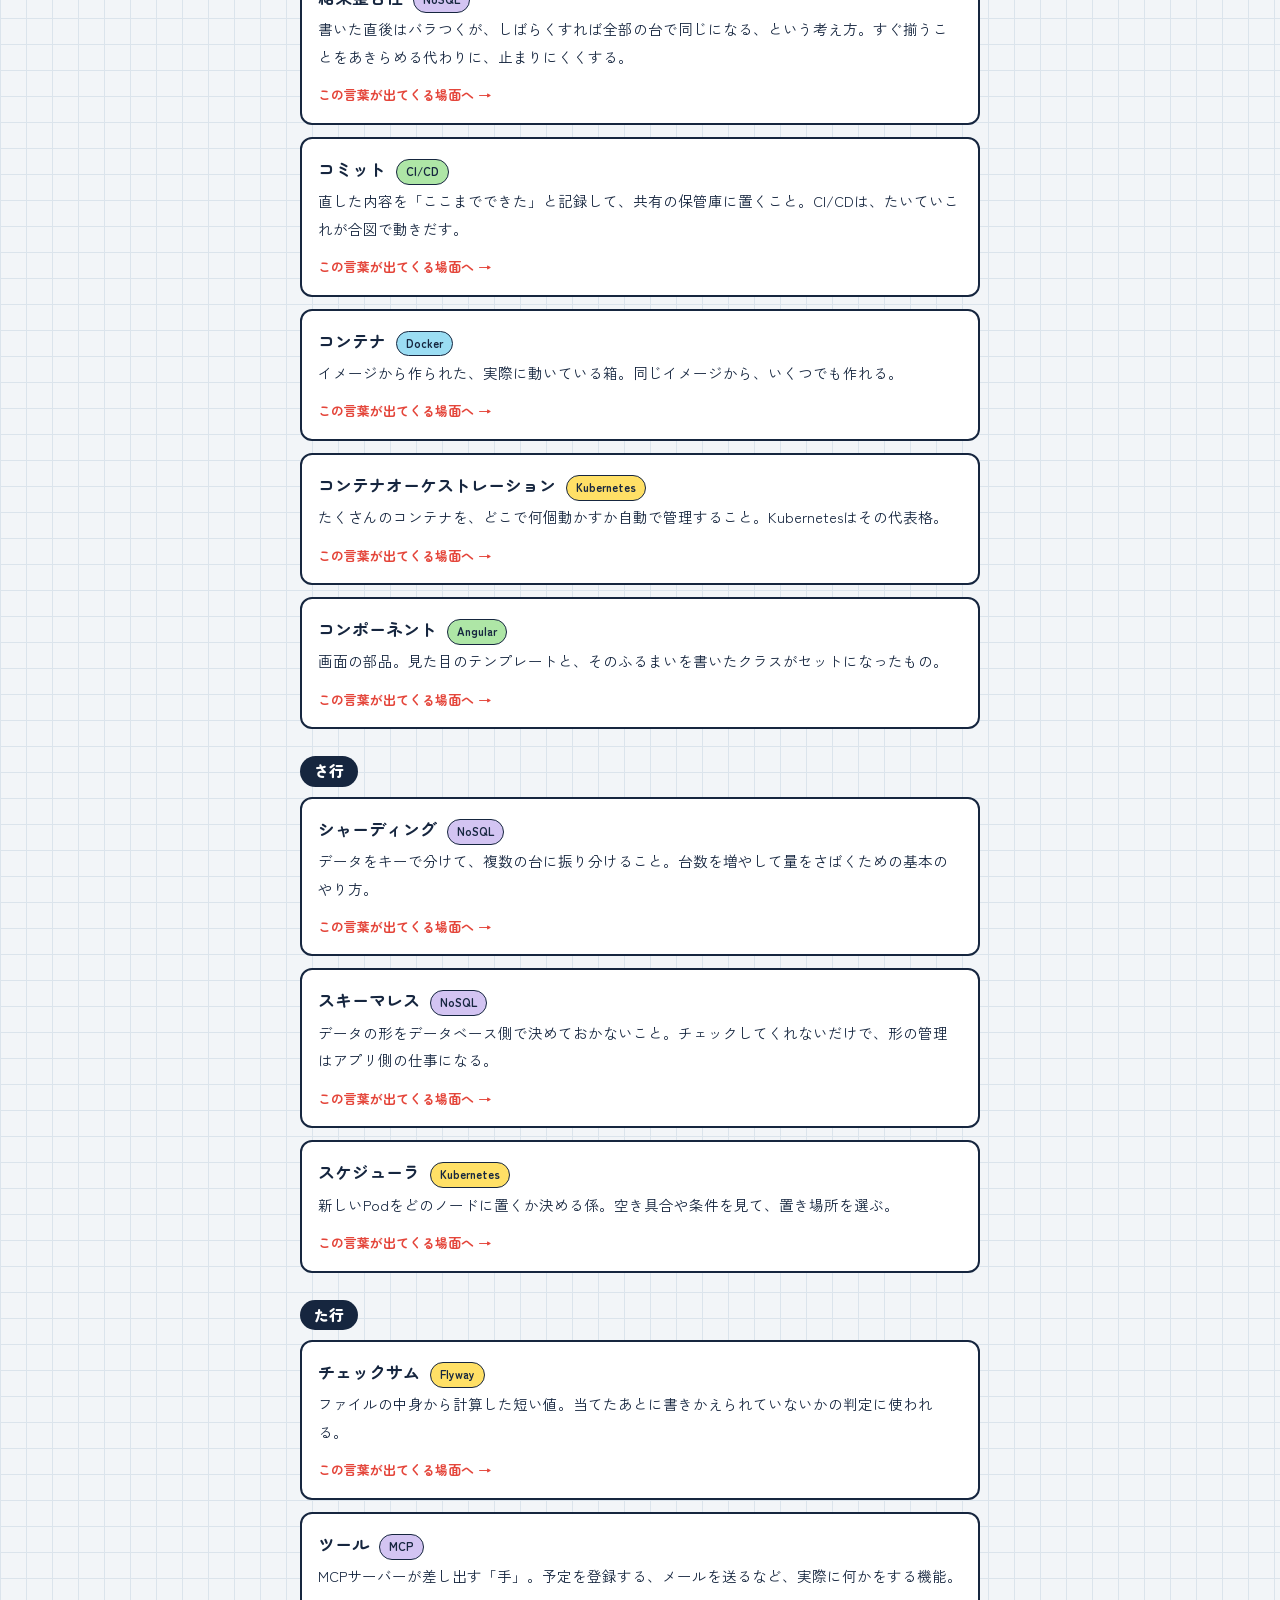
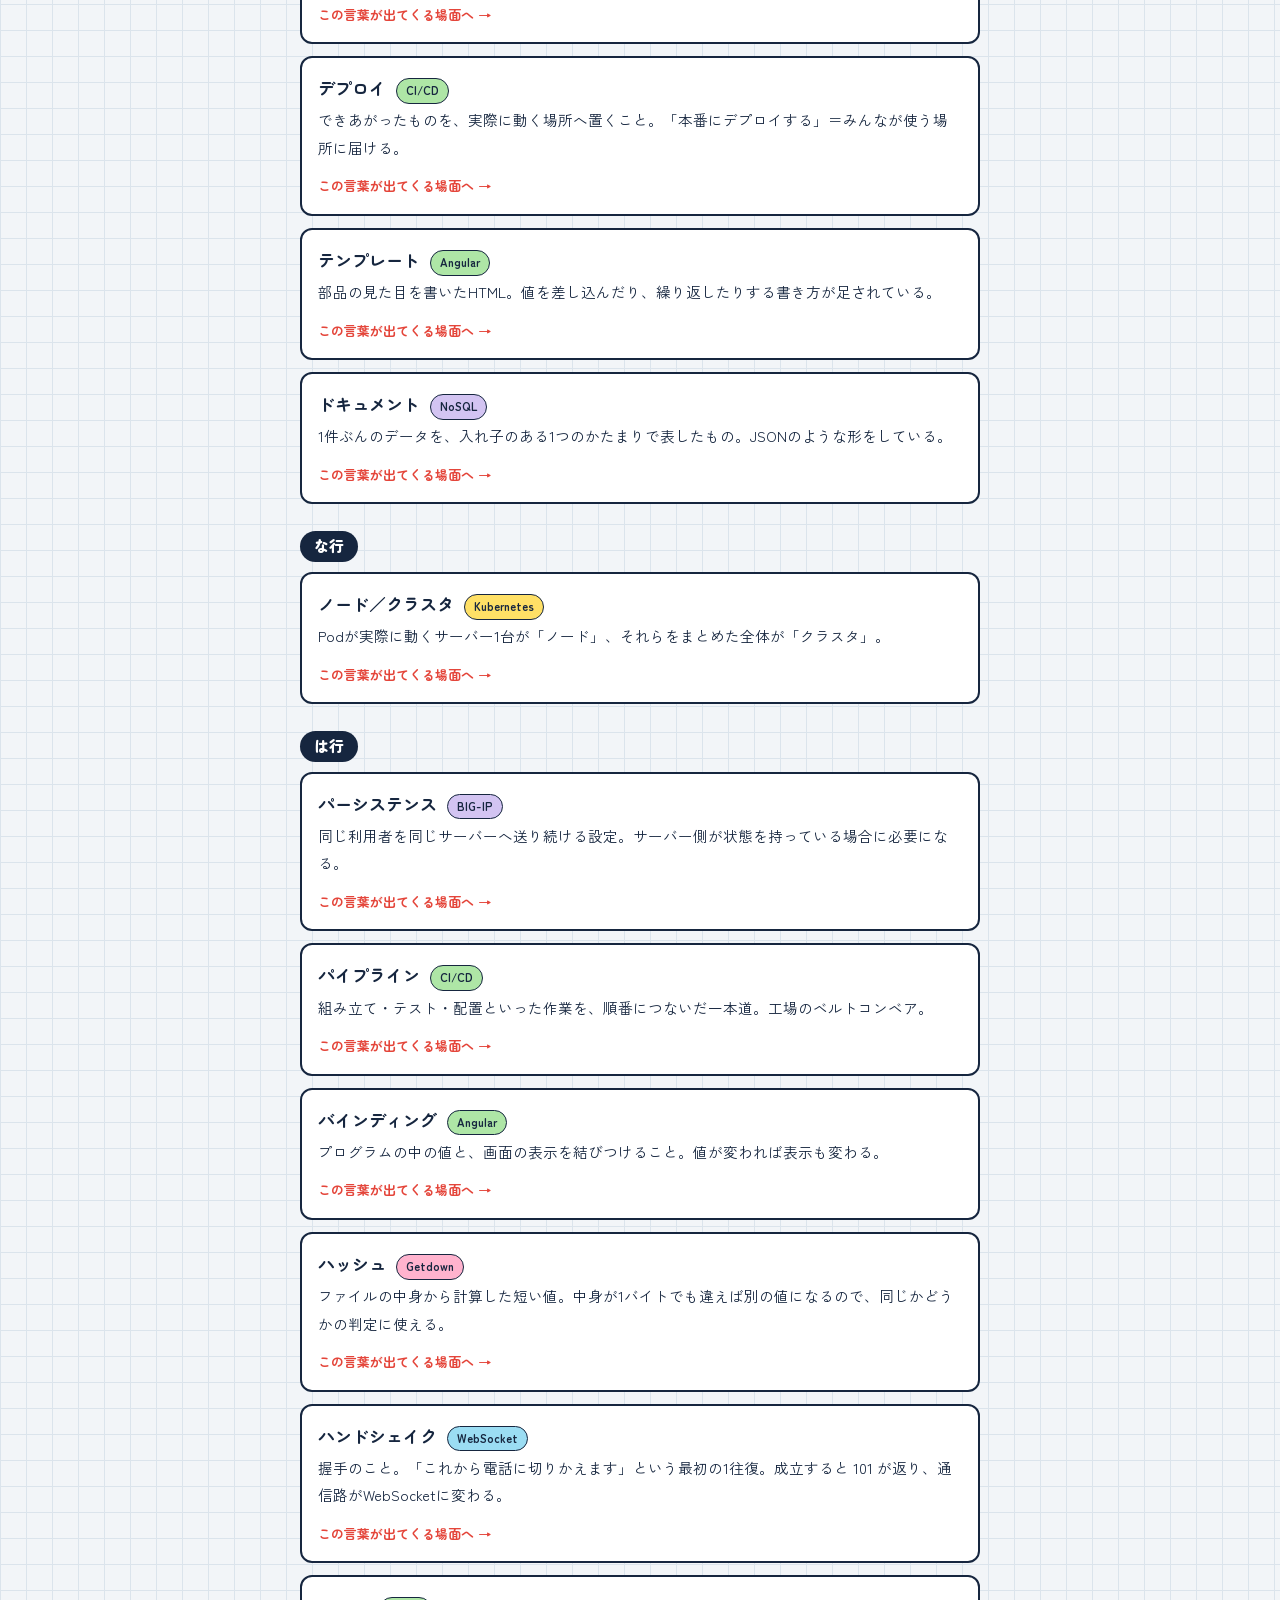
==== commit e799e526: "main（AWSページ追加）をマージし、コンフリクトを解消 AWSページの追加と、更新情報＋NoSQLページの追加が同じ箇所に入ったため、 どちらも残す形で解消しました。  - index.html:" ====
--- a/index.html
+++ b/index.html
@@ -4,7 +4,7 @@
 <meta charset="utf-8">
 <meta name="viewport" content="width=device-width, initial-scale=1">
 <title>やさしい技術解説 — 用語集</title>
-<meta name="description" content="MCP・CI/CD・WebSocket を、たとえ話と図解とクイズでたどる解説シリーズ。各ページの用語をまとめた索引つき。">
+<meta name="description" content="MCP・CI/CD・WebSocket・NoSQL などを、たとえ話と図解とクイズでたどる解説シリーズ。更新情報と、各ページの用語をまとめた索引つき。">
 <link rel="preconnect" href="https://fonts.googleapis.com">
 <link rel="preconnect" href="https://fonts.gstatic.com" crossorigin>
 <link href="https://fonts.googleapis.com/css2?family=Zen+Kaku+Gothic+New:wght@400;500;700&family=Zen+Maru+Gothic:wght@500;700;900&display=swap" rel="stylesheet">
@@ -15,7 +15,7 @@
 
 <header class="topbar">
   <span class="logo">やさしい技術解説</span>
-  <span class="ver" id="version">v1.4.0</span>
+  <span class="ver" id="version">v1.5.0</span>
   <span class="from">用語集トップ</span>
 </header>
 
@@ -25,6 +25,14 @@
   <h1>むずかしい言葉を、<br><span class="mark">たとえ話</span>にほどく。</h1>
   <p>言葉の意味だけ知っても、たいてい使えるようにはならない。「なんでそれが必要になったのか」まで一緒に読めるように作った解説シリーズです。下の索引からは、言葉を引いて、その場面の説明まで飛べます。</p>
 </div>
+
+<section id="news">
+  <h2>更新情報</h2>
+  <p class="lead">このサイトの変更履歴です。新しい順に並んでいます。<span class="pen" id="news-count"></span></p>
+  <div class="newsbox">
+    <ul class="newslist" id="newslist"></ul>
+  </div>
+</section>
 
 <section id="pages">
   <h2>解説ページ</h2>
@@ -41,11 +49,12 @@
 
 <section id="howto">
   <h2>ページを増やすときは</h2>
-  <p class="lead">この3つを触れば、索引まで自動で更新されます。</p>
+  <p class="lead">この4つを触れば、カードも索引も自動で更新されます。</p>
   <ol class="steps">
     <li><b>解説ページを1枚作る。</b>既存の <code>websocket.html</code> を複製し、<code>&lt;link rel="stylesheet" href="assets/site.css"&gt;</code> はそのまま。見た目は自動でそろいます。</li>
     <li><b><code>index.html</code> の <code>PAGES</code> に1行足す。</b>ファイル名・タイトル・ひとこと説明・帯の色キーを書けば、カードが増えます。</li>
     <li><b>同じく <code>TERMS</code> に用語を足す。</b><code>read</code>（よみ）を書いておくと、あいうえお順の正しい位置に並びます。</li>
+    <li><b><code>NEWS</code> の先頭に1行足す。</b>日付・見出し（<code>tag</code>）・本文を書けば、ページ上部の「更新情報」に新しい順で並びます。</li>
   </ol>
   <p class="howto">CSSは <code>assets/site.css</code> の1枚だけ。全ページが同じものを読んでいるので、色や余白を変えたいときはここを直せば全体に反映されます。ファイルはすべて同じフォルダに置いたまま使ってください。</p>
 </section>
@@ -55,14 +64,28 @@
 <footer>
   <p>やさしい技術解説シリーズ。たとえ話・図解・クイズで、技術のことばを「なんのために生まれたか」から説明しています。</p>
   <p class="footmeta">最終更新日: 2026.9.7（各ページの参考文献は、それぞれのページ末尾に記載）</p>
-  <p class="footver">用語集トップ　v1.4.0</p>
+  <p class="footver">用語集トップ　v1.5.0</p>
 </footer>
 
 </div>
 
 <script>
 "use strict";
-var APP_VERSION = "1.4.0";
+var APP_VERSION = "1.5.0";
+
+/* ============ 更新情報 ============ */
+var NEWS = [
+  {date:"2026.9.7", tag:"新規ページ", cls:"new",
+   body:'解説ページ「<a href="nosql.html">NoSQLのしくみ</a>」を追加しました。表をやめた理由と、そのかわりに何をゆずったのかまで。'},
+  {date:"2026.9.7", tag:"更新", cls:"",
+   body:'トップページに、この「更新情報」を追加しました。何が新しくなったのかが、開いてすぐ分かります。'},
+  {date:"2026.9.6", tag:"新規ページ", cls:"new",
+   body:'解説ページ「<a href="aws.html">AWSのしくみ</a>」を追加しました。はじめに出会う4役、EC2・ECS・ELB・RDSから。'},
+  {date:"2026.9.6", tag:"更新", cls:"",
+   body:'全ページの末尾に、最終更新日と参考文献を書きました。いつの時点の情報なのかを確かめられます。'},
+  {date:"2026.9.6", tag:"公開", cls:"new",
+   body:'解説ページ10本（MCP／CI/CD／WebSocket／Flyway／Getdown／Angular／BIG-IP／Spring／Docker／Kubernetes）と、横断用語索引を公開しました。'}
+];
 
 /* ============ ページ一覧 ============ */
 var PAGES = [
@@ -131,6 +154,12 @@
     title:"AWSのしくみ",
     q:"サーバーを、買わずに借りる。",
     meta:"はじめに出会う4役、EC2・ECS・ELB・RDSから。必要なぶんだけ借りるという発想。"
+  },
+  {
+    key:"nosql", file:"nosql.html", no:"12",
+    title:"NoSQLのしくみ",
+    q:"表の形に、こだわらない。",
+    meta:"表をやめた理由と、そのかわりに何をゆずったのか。4つの置き方のちがいから。"
   }
 ];
 
@@ -320,7 +349,29 @@
   {t:"マネージドサービス", read:"まねーじどさーびす", page:"aws", anchor:"#words",
    d:"入れかえ・監視・バックアップといった世話をAWS側が引き受けてくれる形のサービス。自由度と引きかえに、手間を減らせる。"},
   {t:"オートスケーリング", read:"おーとすけーりんぐ", page:"aws", anchor:"#calc",
-   d:"混み具合に応じて、台数を自動で増やしたり減らしたりするしくみ。ピークに合わせて常時そろえておく必要がなくなる。"}
+   d:"混み具合に応じて、台数を自動で増やしたり減らしたりするしくみ。ピークに合わせて常時そろえておく必要がなくなる。"},
+
+  /* --- NoSQL --- */
+  {t:"NoSQL", read:"NoSQL", page:"nosql", anchor:"",
+   d:"表の形にこだわらないデータベースの総称。Not only SQL（SQLだけじゃない）と読むのが今の一般的な理解。"},
+  {t:"RDB", read:"RDB", page:"nosql", anchor:"#words",
+   d:"行と列の表でデータを持ち、表どうしをつないで使うデータベース。長いあいだ、データベースといえばこれだった。"},
+  {t:"ドキュメント", read:"どきゅめんと", page:"nosql", anchor:"#kinds",
+   d:"1件ぶんのデータを、入れ子のある1つのかたまりで表したもの。JSONのような形をしている。"},
+  {t:"キー・バリュー", read:"きーばりゅー", page:"nosql", anchor:"#kinds",
+   d:"合言葉（キー）を渡すと中身（バリュー）が返る、いちばん単純な置き方。中身で探すことはできない。"},
+  {t:"シャーディング", read:"しゃーでぃんぐ", page:"nosql", anchor:"#words",
+   d:"データをキーで分けて、複数の台に振り分けること。台数を増やして量をさばくための基本のやり方。"},
+  {t:"レプリケーション", read:"れぷりけーしょん", page:"nosql", anchor:"#words",
+   d:"同じデータの写しを、別の台にも持つこと。1台が落ちても読み書きを続けられるようにする。"},
+  {t:"結果整合性", read:"けっかせいごうせい", page:"nosql", anchor:"#words",
+   d:"書いた直後はバラつくが、しばらくすれば全部の台で同じになる、という考え方。すぐ揃うことをあきらめる代わりに、止まりにくくする。"},
+  {t:"スキーマレス", read:"すきーまれす", page:"nosql", anchor:"#terms",
+   d:"データの形をデータベース側で決めておかないこと。チェックしてくれないだけで、形の管理はアプリ側の仕事になる。"},
+  {t:"ホットスポット", read:"ほっとすぽっと", page:"nosql", anchor:"#careful",
+   d:"分けたはずのアクセスが、特定の1台に集中してしまう状態。キーの選び方をまちがえると起きる。"},
+  {t:"CAP定理", read:"CAP", page:"nosql", anchor:"#words",
+   d:"ネットワークが分断されたとき、「全部の台で同じ答え」と「止まらないこと」は同時に満たせない、という整理。"}
 ];
 
 /* ============ 表示 ============ */
@@ -351,6 +402,19 @@
     if(PAGES[i].key === key) return PAGES[i];
   }
   return null;
+}
+
+function renderNews(){
+  var host = document.getElementById("newslist");
+  if(!host) return;
+  host.innerHTML = NEWS.map(function(n){
+    return '<li>' +
+             '<span class="date">' + n.date + '</span>' +
+             '<span class="tag ' + n.cls + '">' + n.tag + '</span>' +
+             '<span class="body">' + n.body + '</span>' +
+           '</li>';
+  }).join("");
+  document.getElementById("news-count").textContent = "全 " + NEWS.length + " 件";
 }
 
 function renderCards(){
@@ -429,6 +493,7 @@
   document.getElementById("version").textContent = "v" + APP_VERSION;
   document.getElementById("term-count").textContent =
     "全 " + TERMS.length + " 語 ／ " + PAGES.length + " ページ分";
+  renderNews();
   renderCards();
   renderChips();
   renderIndex();
--- a/assets/site.css
+++ b/assets/site.css
@@ -325,6 +325,7 @@
 .term .src.docker{background:var(--mk-cyan)}
 .term .src.k8s{background:var(--mk-yellow)}
 .term .src.aws{background:var(--mk-pink)}
+.term .src.nosql{background:var(--mk-purple)}
 .term p{font-size:14.5px;margin:0 0 8px}
 .term a{font-family:var(--font-round);font-weight:700;font-size:13px;color:var(--red);text-decoration:none}
 .term a:hover{text-decoration:underline}
@@ -334,3 +335,23 @@
   font-family:ui-monospace,SFMono-Regular,Menlo,Consolas,monospace;font-size:13px;
   background:#EEF3F8;border:1px solid var(--rule-strong);border-radius:5px;padding:1px 5px;
 }
+
+
+/* ---------- 更新情報（トップページ） ---------- */
+.newsbox{background:#fff;border:2px solid var(--ink);border-radius:14px;padding:4px 18px;box-shadow:5px 5px 0 var(--rule-strong)}
+.newslist{list-style:none;margin:0;padding:0}
+.newslist li{
+  display:flex;gap:10px;align-items:baseline;flex-wrap:wrap;
+  padding:14px 0;border-bottom:1px dashed var(--rule-strong);
+}
+.newslist li:last-child{border-bottom:0}
+.newslist .date{font-family:var(--font-round);font-weight:700;font-size:13px;color:var(--ink-soft);flex:0 0 auto}
+.newslist .tag{
+  font-family:var(--font-round);font-weight:700;font-size:11.5px;line-height:1.8;
+  border:1.5px solid var(--ink);border-radius:999px;padding:0 10px;background:var(--mk-yellow);flex:0 0 auto;
+}
+.newslist .tag.new{background:var(--mk-pink)}
+.newslist .tag.fix{background:var(--mk-cyan)}
+.newslist .body{flex:1 1 240px;font-size:14.5px;min-width:0}
+.newslist a{font-family:var(--font-round);font-weight:700;color:var(--red);text-decoration:none}
+.newslist a:hover{text-decoration:underline}
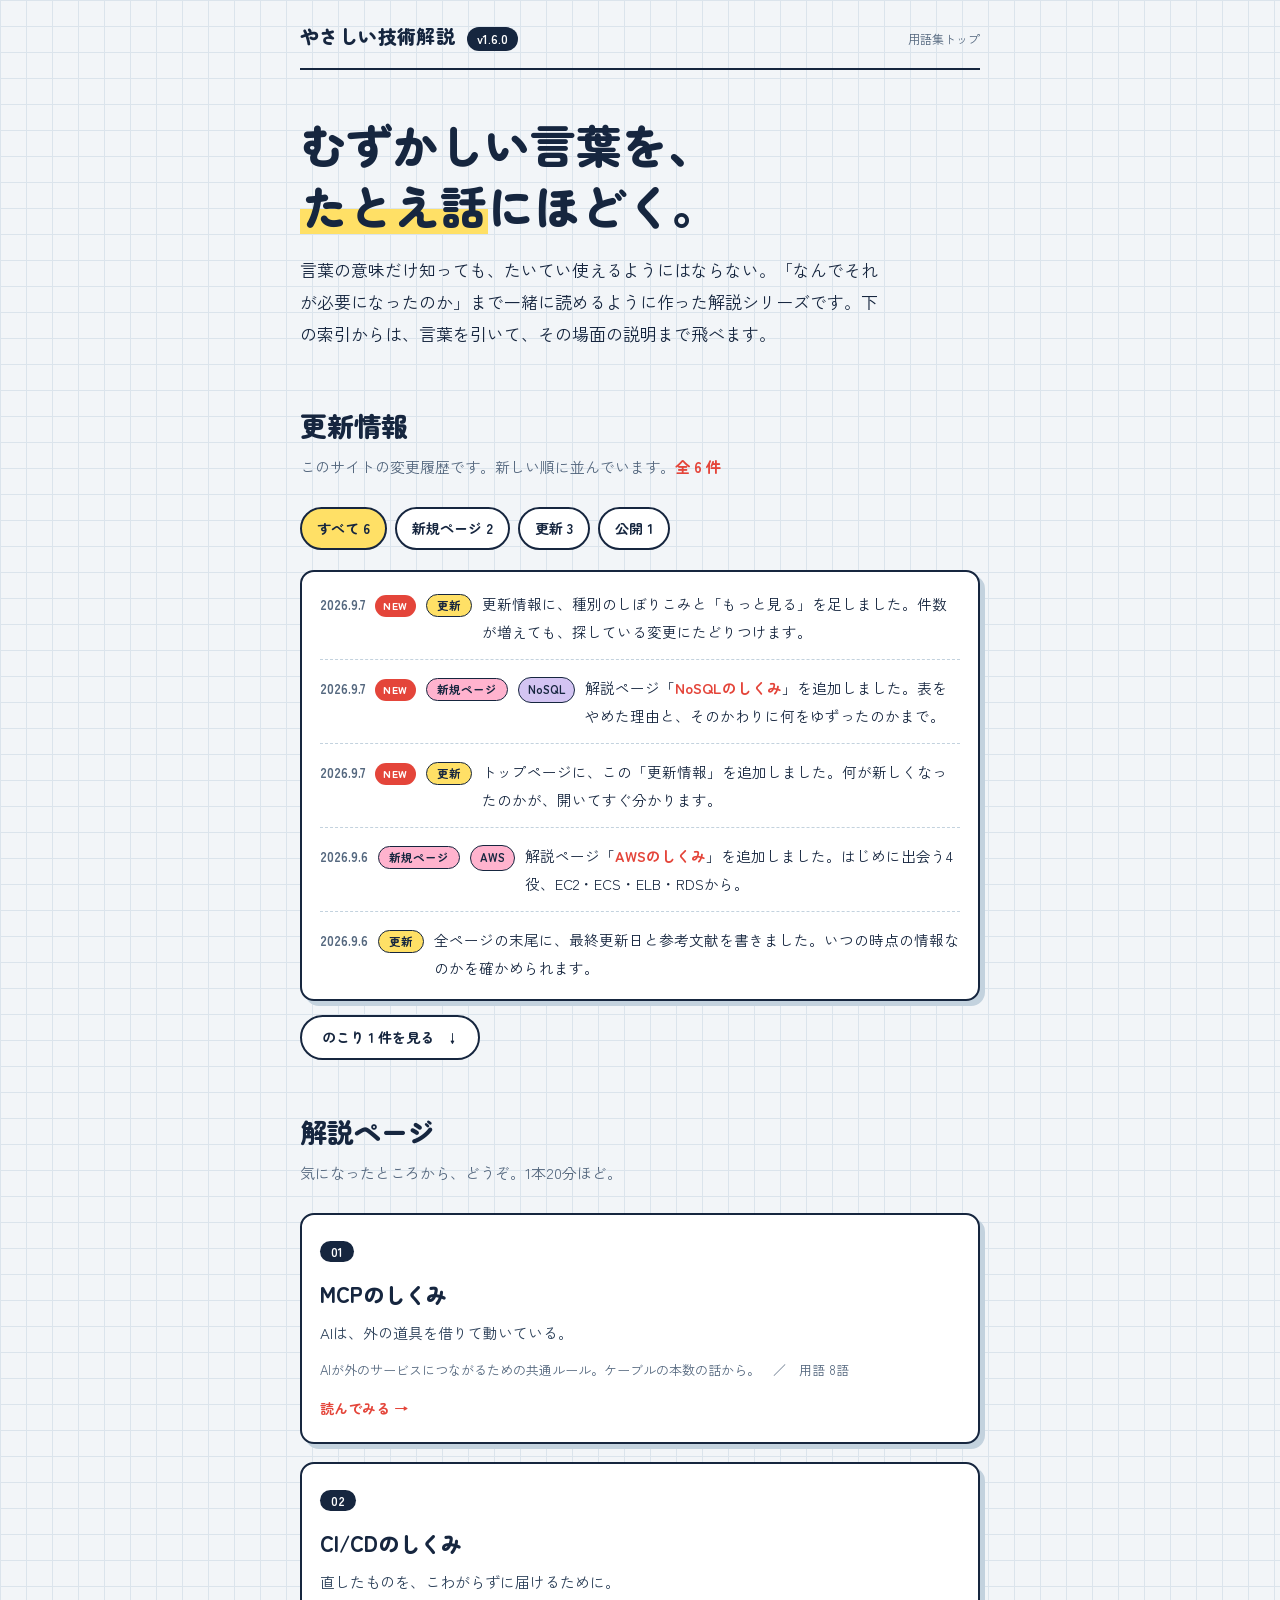
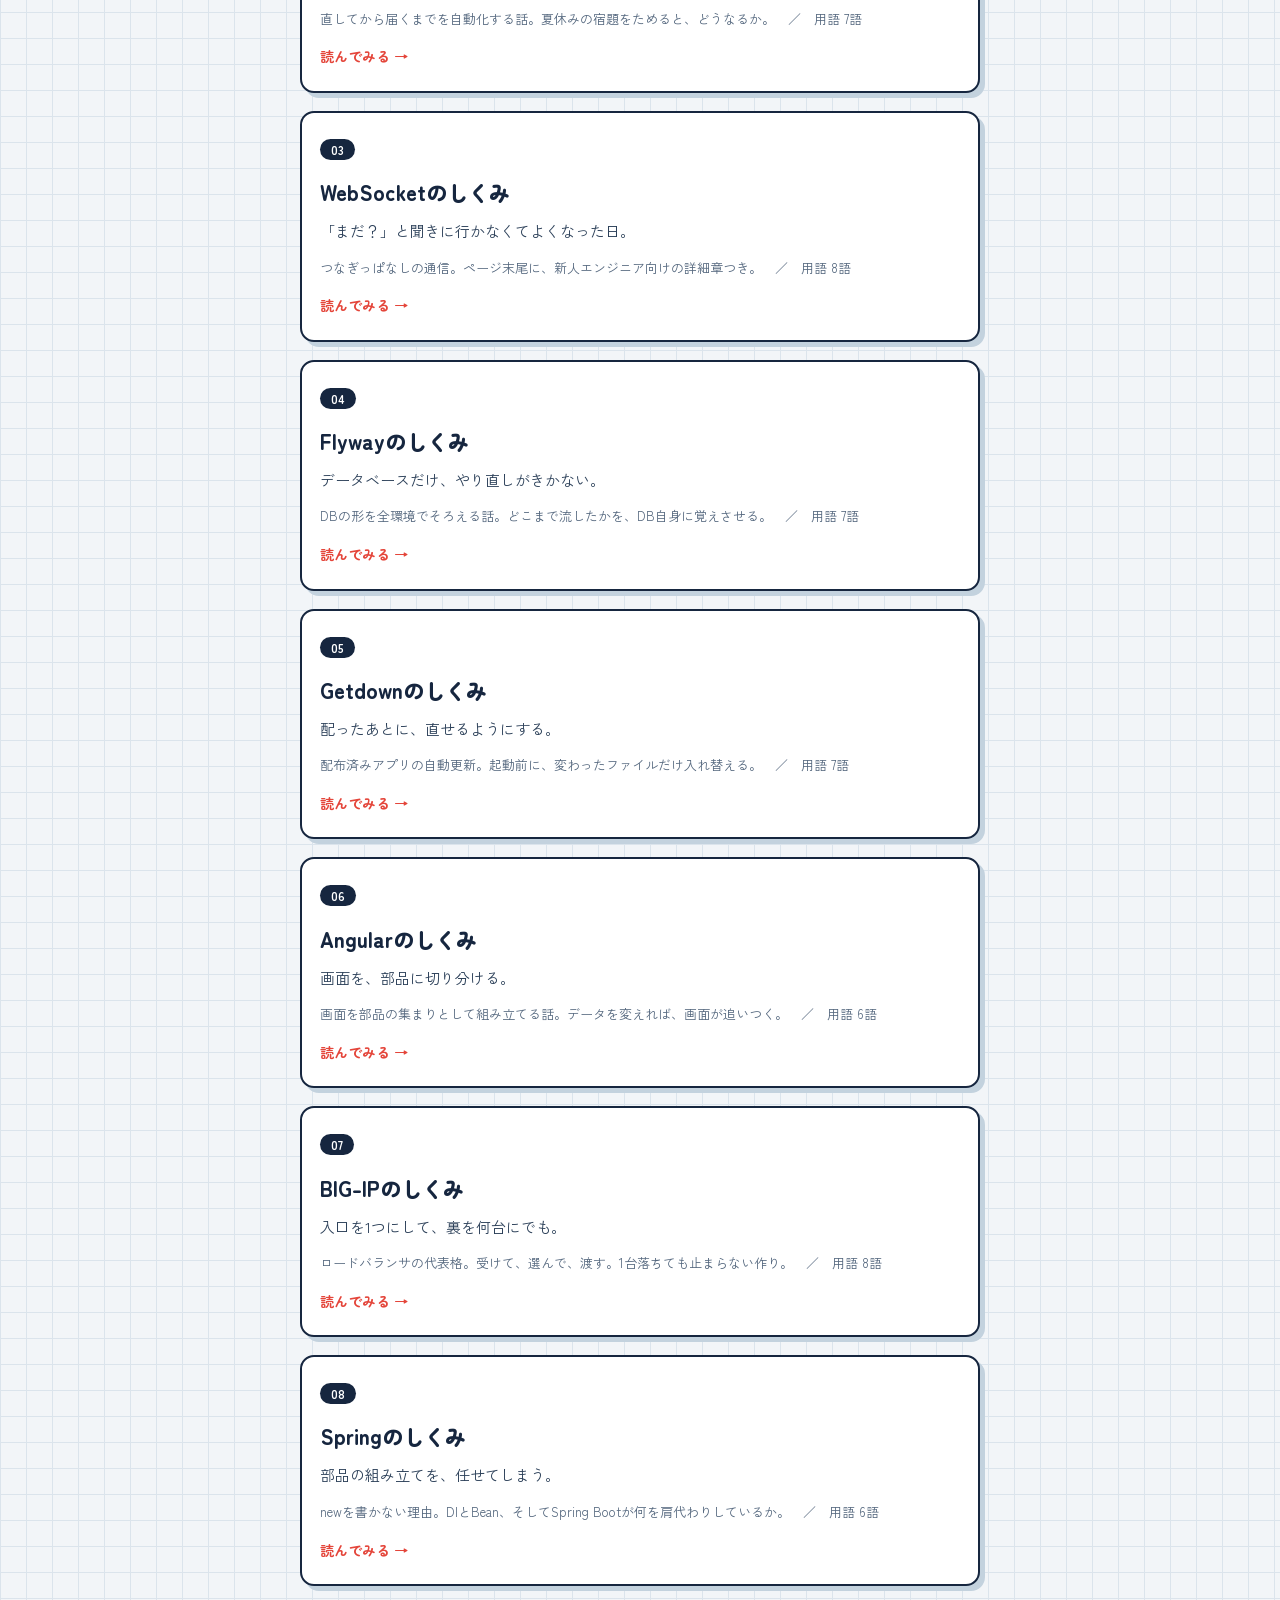
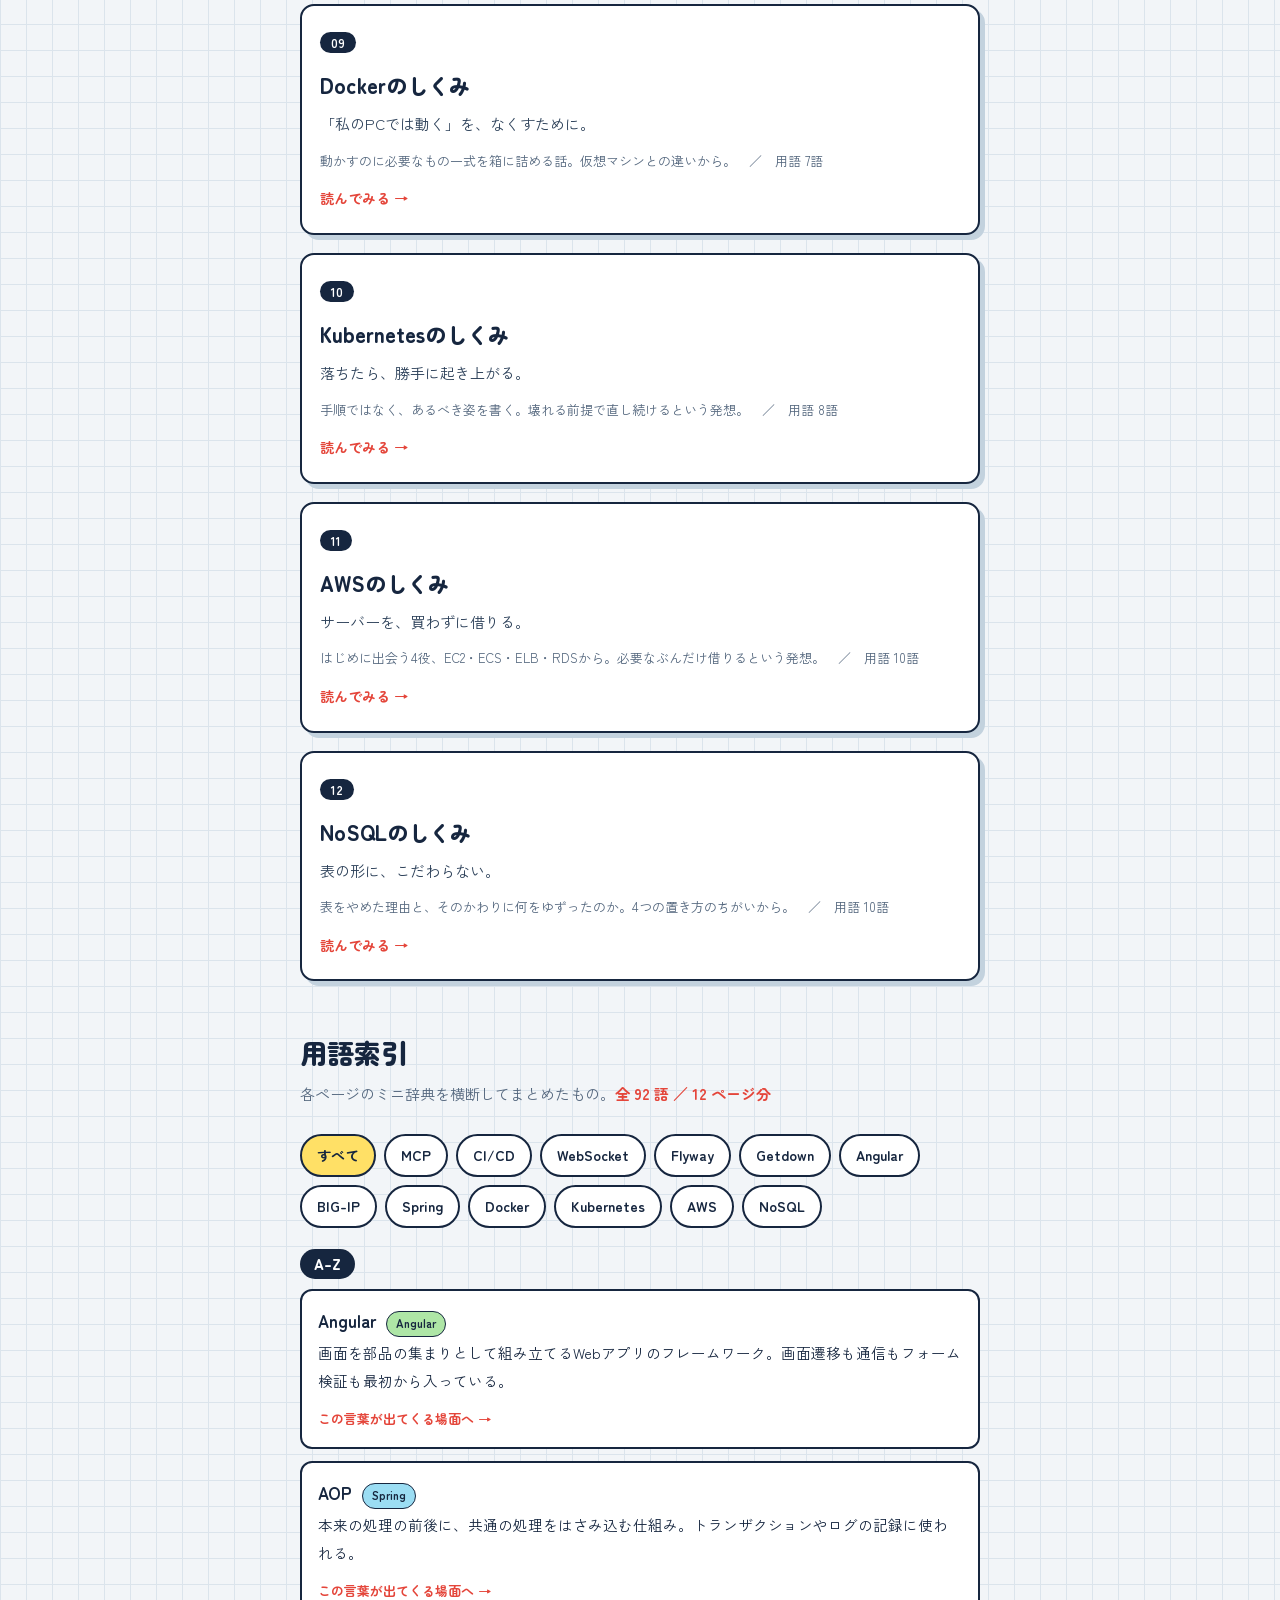
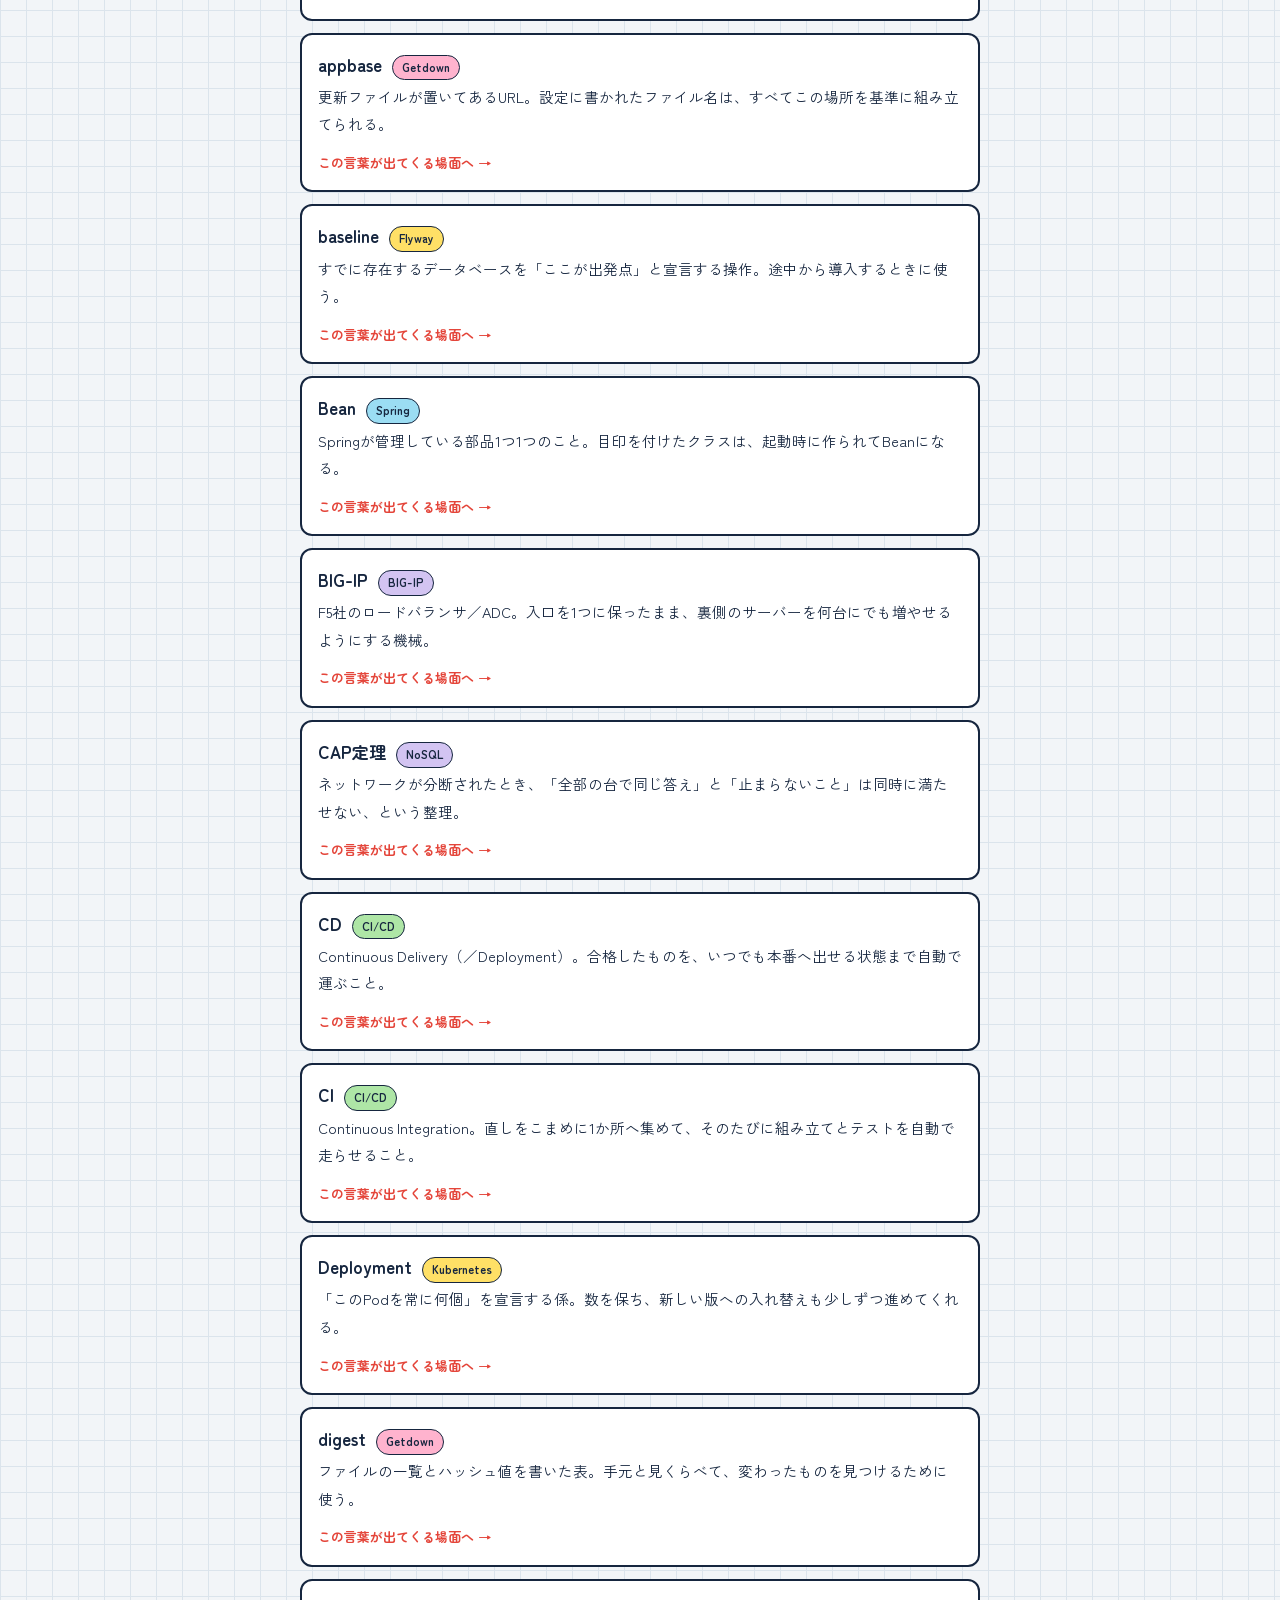
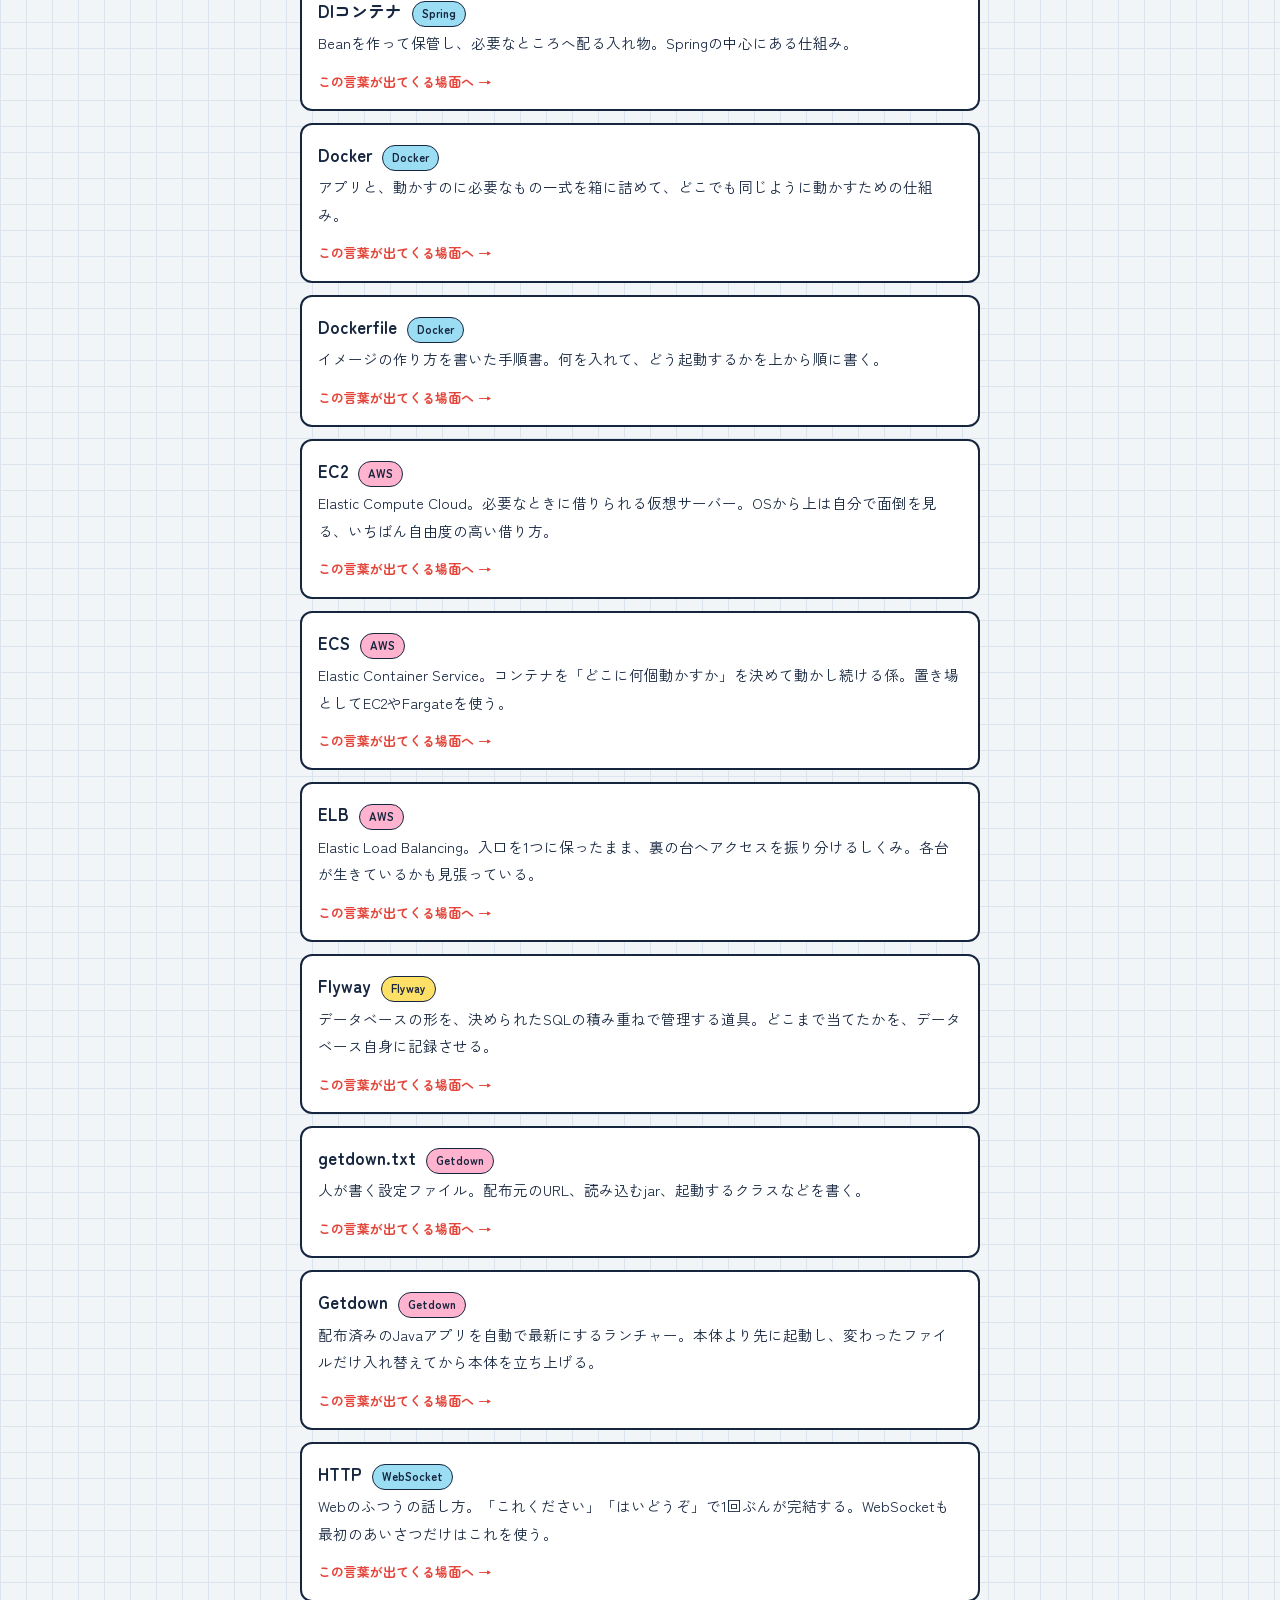
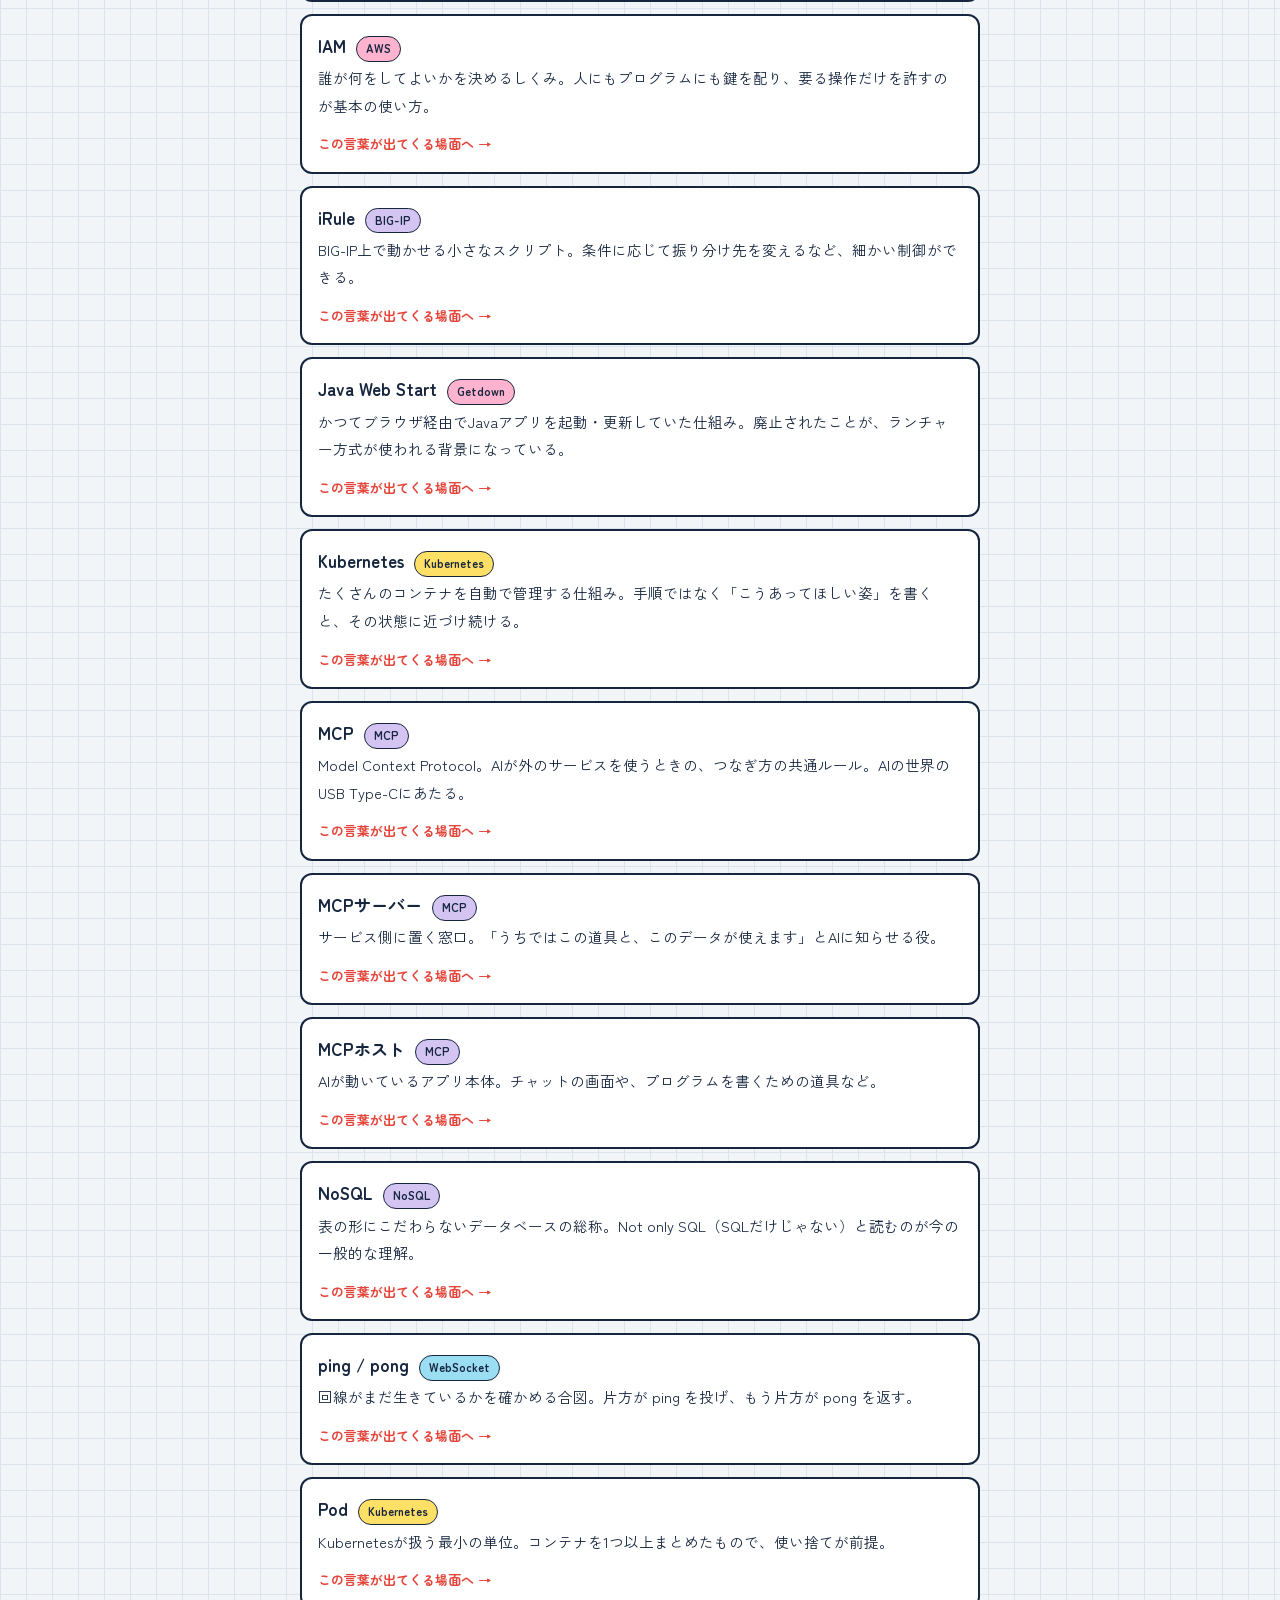
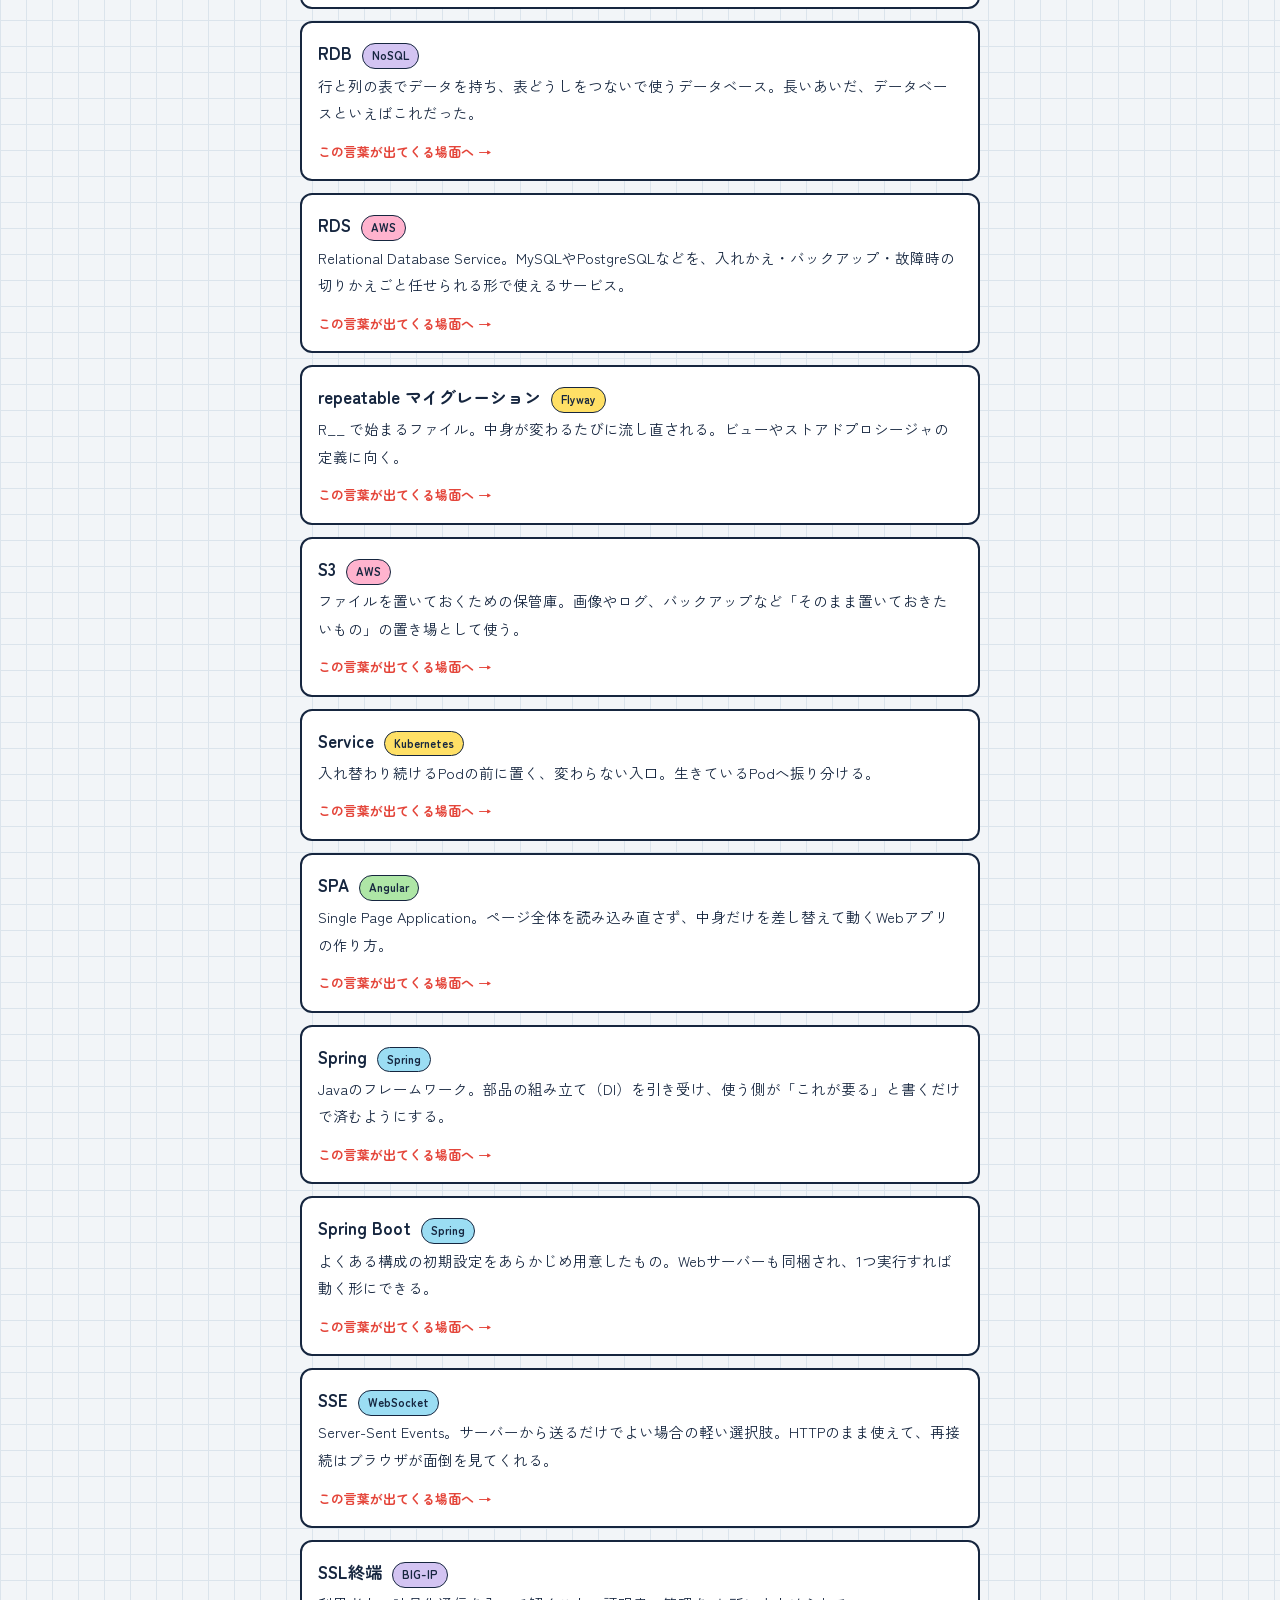
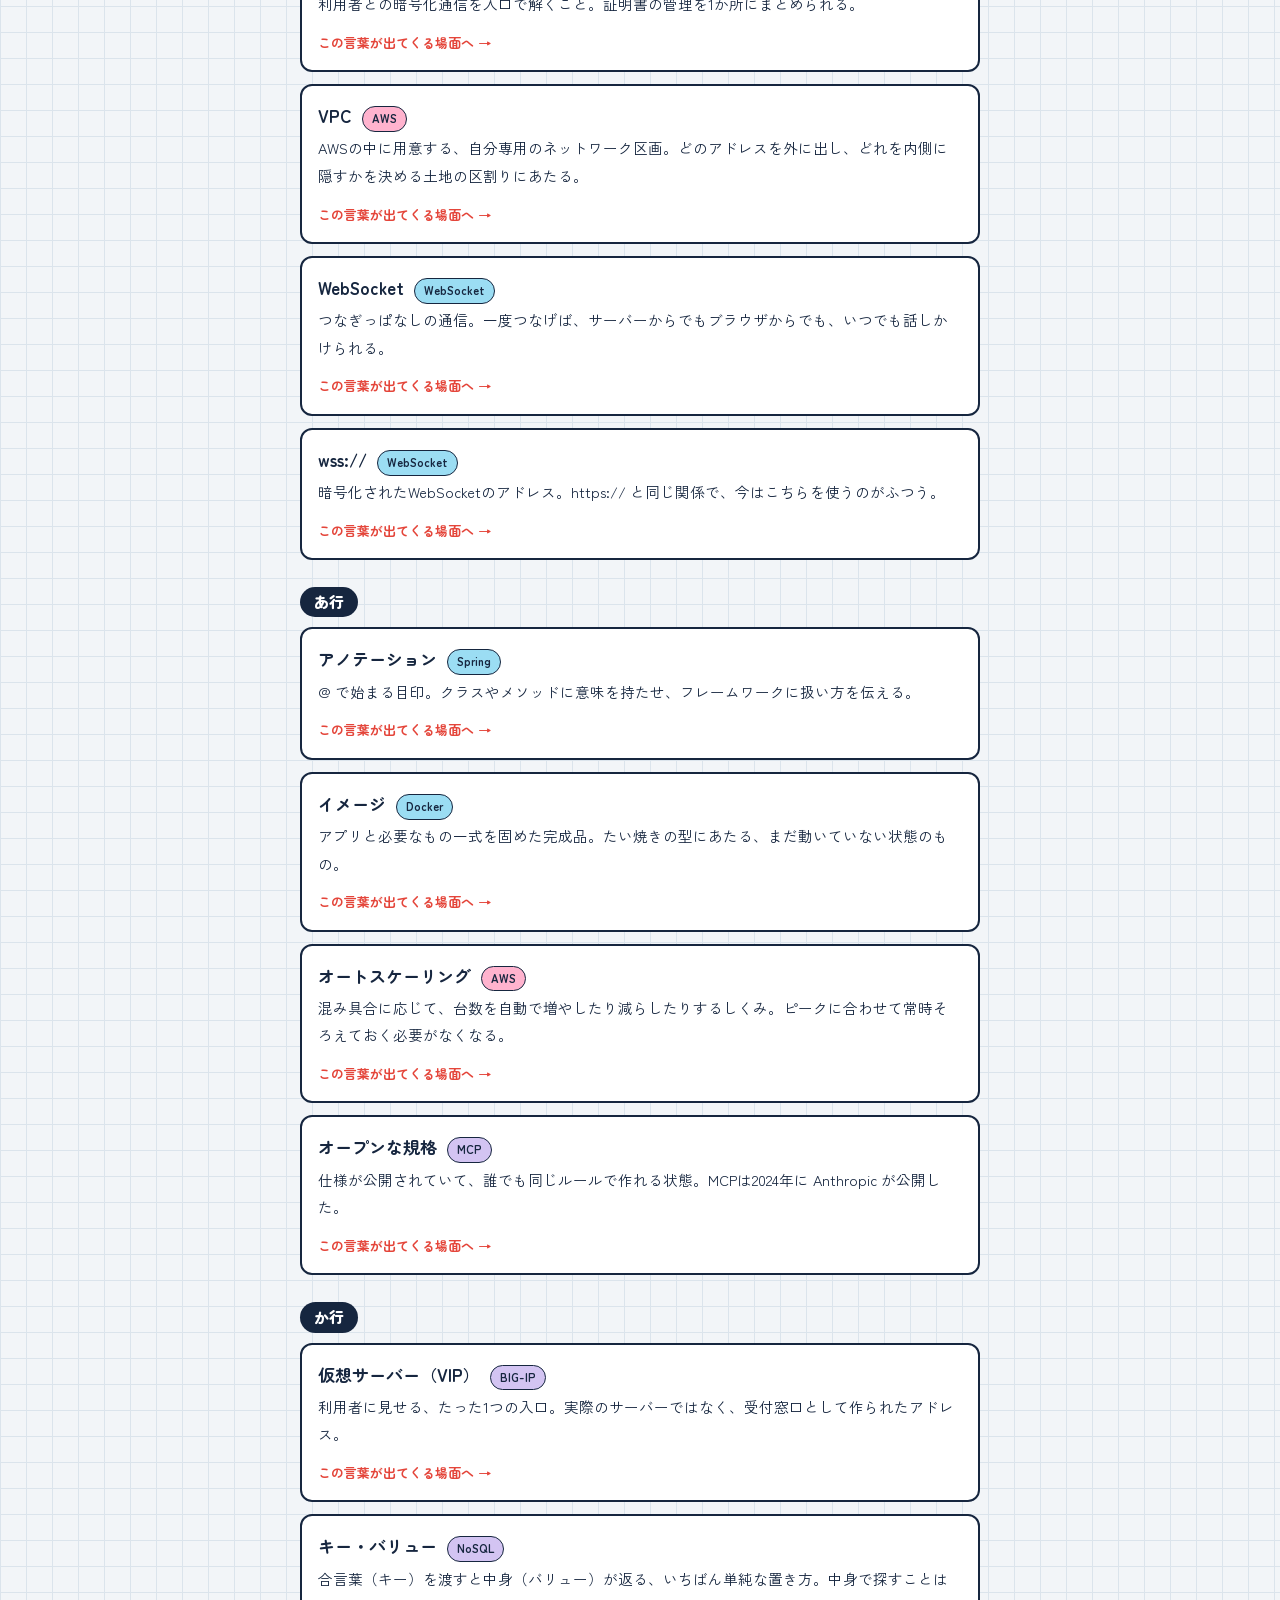
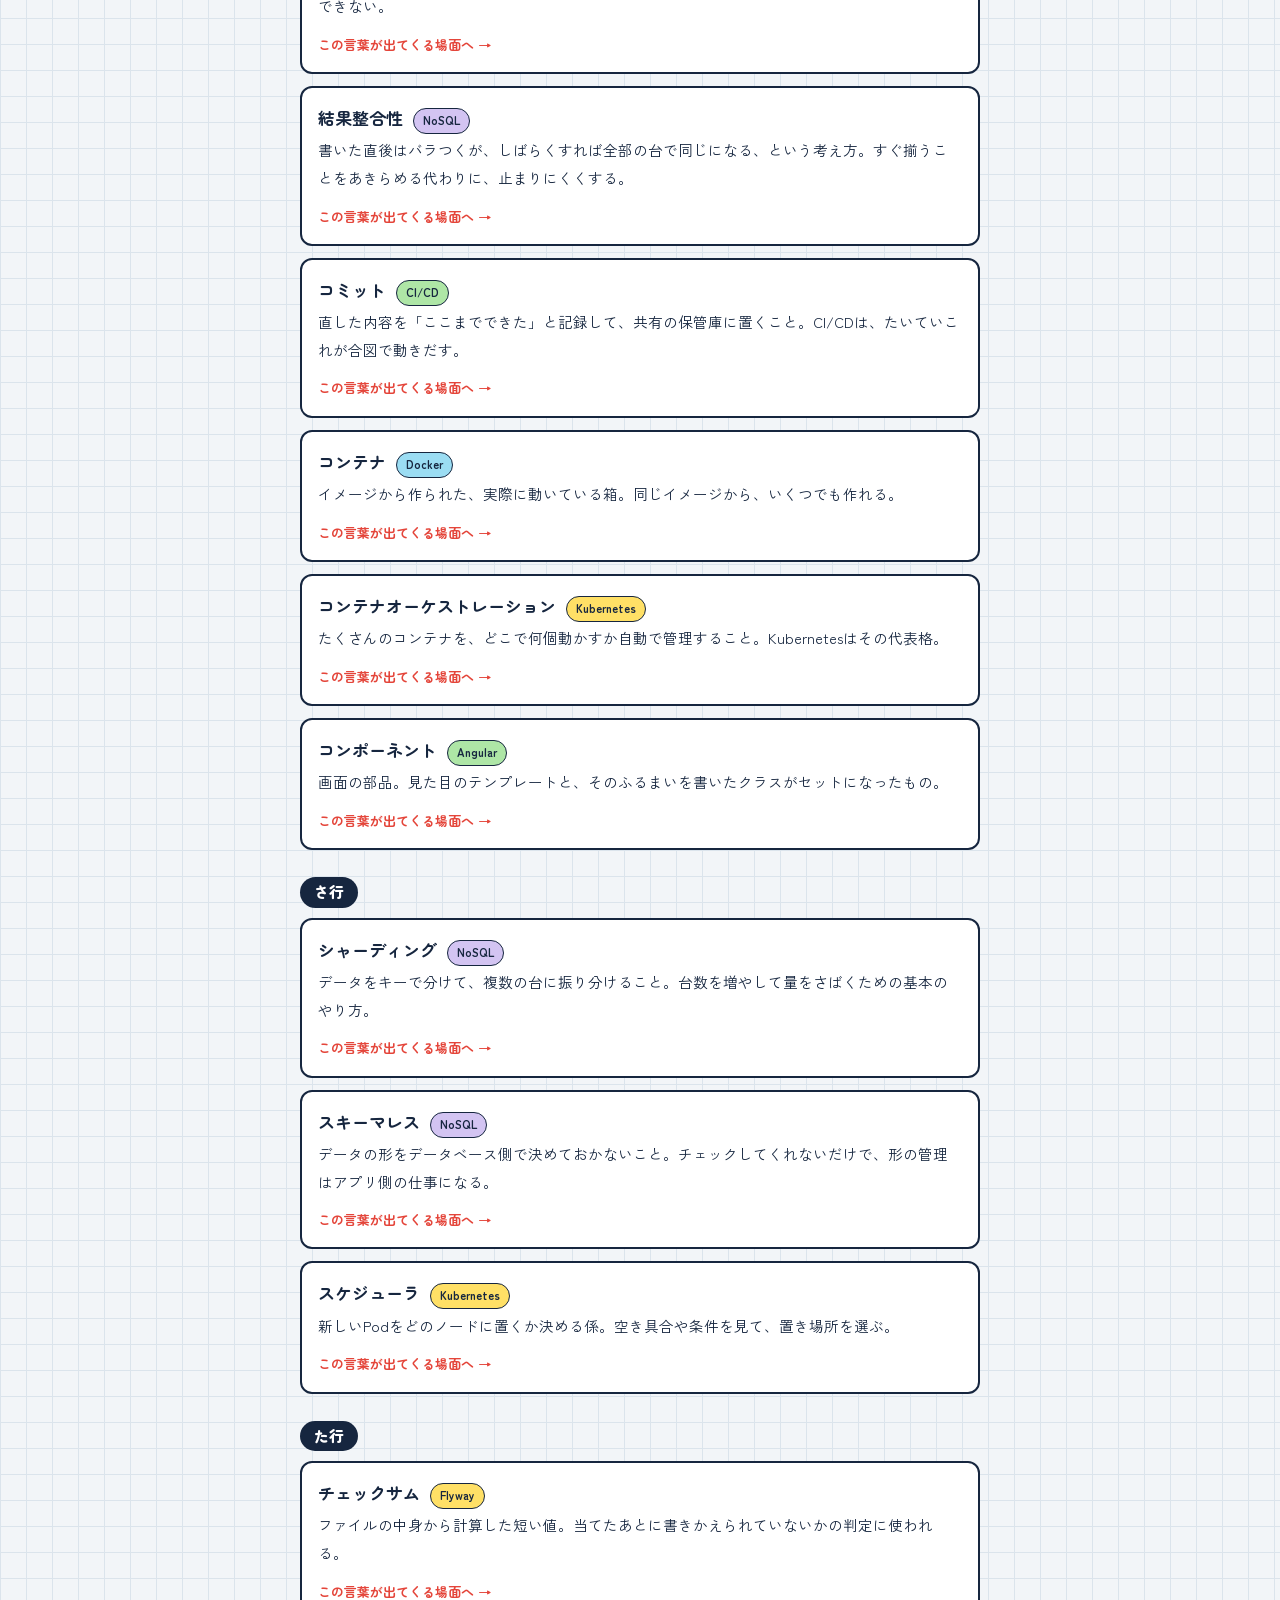
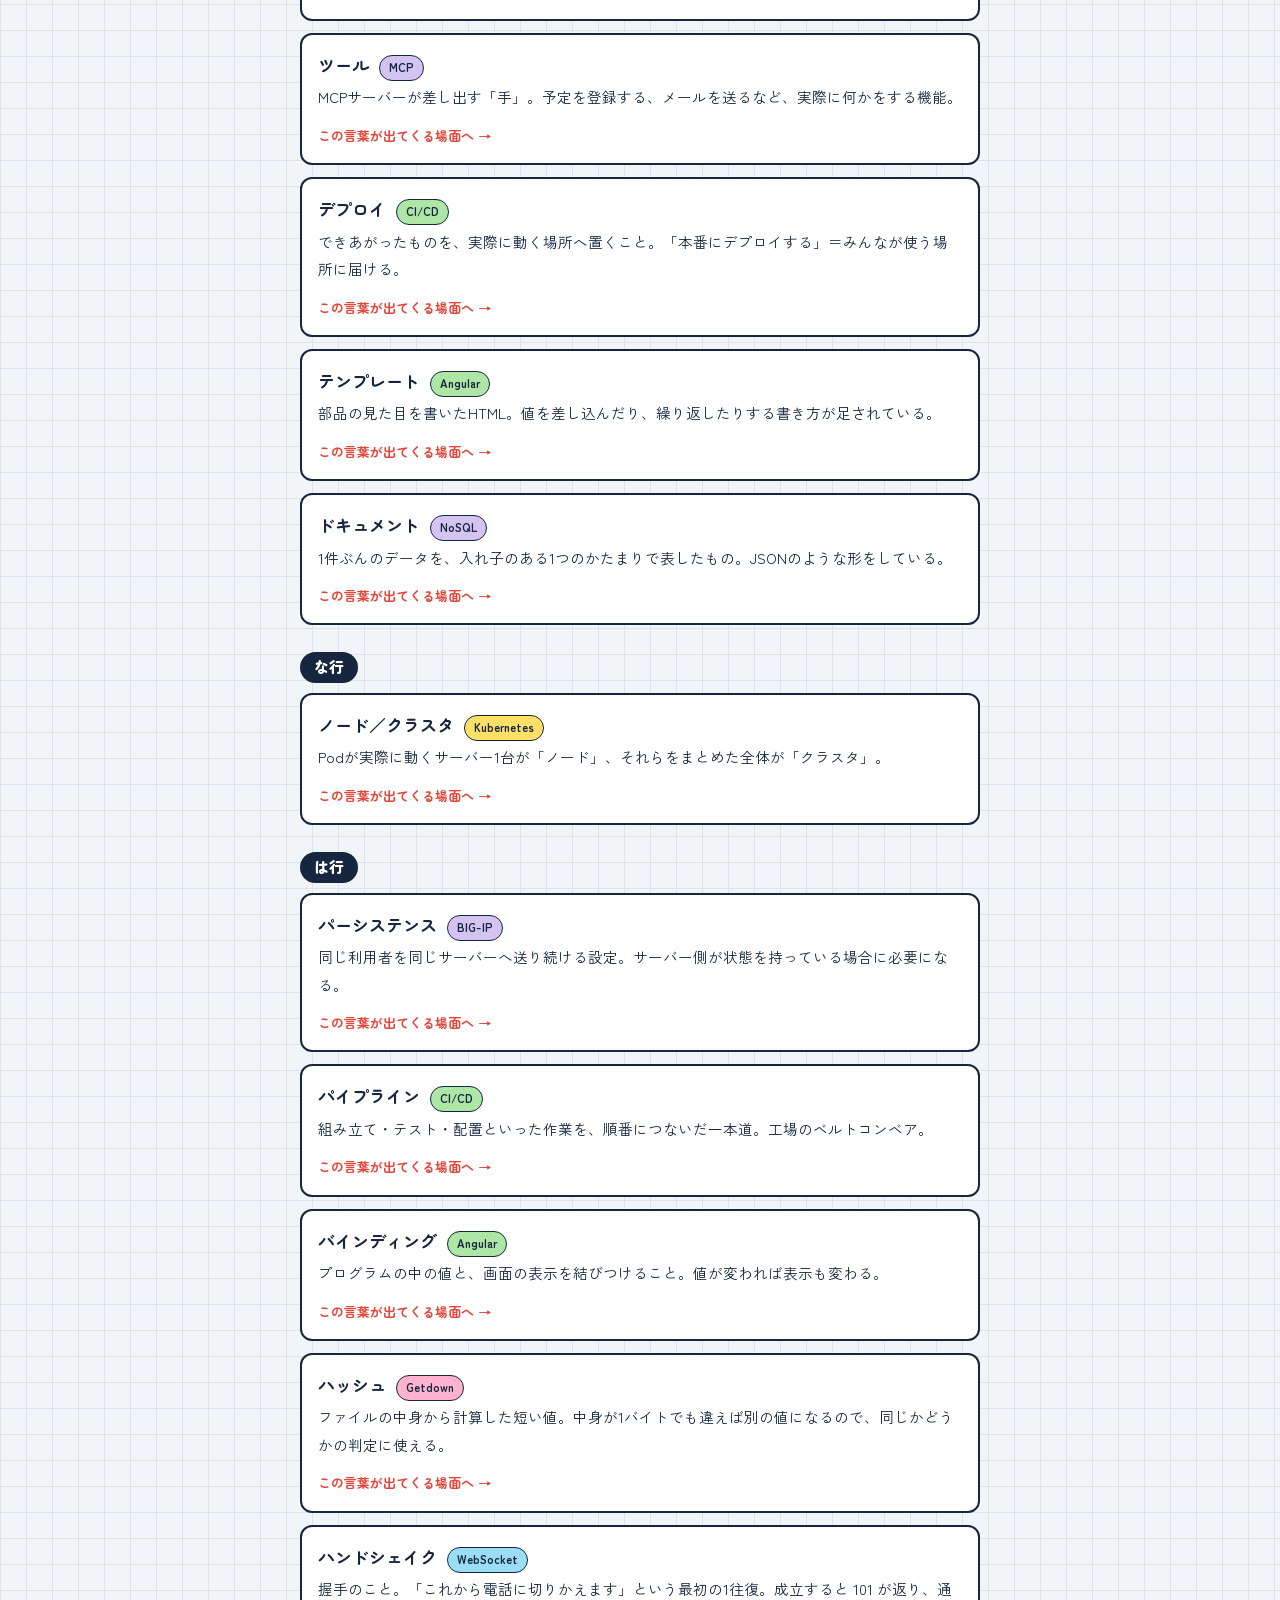
==== commit 739274d7: "トップページの更新情報に、しぼりこみと折りたたみを追加 件数が増えても目的の変更にたどりつけるよう、更新情報を作り込みました。  - 種別（新規ページ／更新／公開）でのしぼりこみチップを追加。件数つき" ====
--- a/index.html
+++ b/index.html
@@ -15,7 +15,7 @@
 
 <header class="topbar">
   <span class="logo">やさしい技術解説</span>
-  <span class="ver" id="version">v1.5.0</span>
+  <span class="ver" id="version">v1.6.0</span>
   <span class="from">用語集トップ</span>
 </header>
 
@@ -29,9 +29,11 @@
 <section id="news">
   <h2>更新情報</h2>
   <p class="lead">このサイトの変更履歴です。新しい順に並んでいます。<span class="pen" id="news-count"></span></p>
+  <div class="chips" id="news-chips"></div>
   <div class="newsbox">
     <ul class="newslist" id="newslist"></ul>
   </div>
+  <div class="newsfoot" id="news-foot"></div>
 </section>
 
 <section id="pages">
@@ -54,7 +56,7 @@
     <li><b>解説ページを1枚作る。</b>既存の <code>websocket.html</code> を複製し、<code>&lt;link rel="stylesheet" href="assets/site.css"&gt;</code> はそのまま。見た目は自動でそろいます。</li>
     <li><b><code>index.html</code> の <code>PAGES</code> に1行足す。</b>ファイル名・タイトル・ひとこと説明・帯の色キーを書けば、カードが増えます。</li>
     <li><b>同じく <code>TERMS</code> に用語を足す。</b><code>read</code>（よみ）を書いておくと、あいうえお順の正しい位置に並びます。</li>
-    <li><b><code>NEWS</code> の先頭に1行足す。</b>日付・見出し（<code>tag</code>）・本文を書けば、ページ上部の「更新情報」に新しい順で並びます。</li>
+    <li><b><code>NEWS</code> の先頭に1件足す。</b><code>date</code>・<code>type</code>（<code>new</code>／<code>update</code>／<code>release</code>）・<code>body</code> を書けば、ページ上部の「更新情報」に並びます。<code>page</code> にページのキーを書くと、その帯もつきます。</li>
   </ol>
   <p class="howto">CSSは <code>assets/site.css</code> の1枚だけ。全ページが同じものを読んでいるので、色や余白を変えたいときはここを直せば全体に反映されます。ファイルはすべて同じフォルダに置いたまま使ってください。</p>
 </section>
@@ -64,28 +66,39 @@
 <footer>
   <p>やさしい技術解説シリーズ。たとえ話・図解・クイズで、技術のことばを「なんのために生まれたか」から説明しています。</p>
   <p class="footmeta">最終更新日: 2026.9.7（各ページの参考文献は、それぞれのページ末尾に記載）</p>
-  <p class="footver">用語集トップ　v1.5.0</p>
+  <p class="footver">用語集トップ　v1.6.0</p>
 </footer>
 
 </div>
 
 <script>
 "use strict";
-var APP_VERSION = "1.5.0";
+var APP_VERSION = "1.6.0";
 
 /* ============ 更新情報 ============ */
+/* type は NEWS_TYPES のキー。page を書くと、そのページの帯が並びます（省略可） */
+var NEWS_TYPES = {
+  "new":     {label:"新規ページ", cls:"new"},
+  "update":  {label:"更新",       cls:""},
+  "release": {label:"公開",       cls:"release"}
+};
+
 var NEWS = [
-  {date:"2026.9.7", tag:"新規ページ", cls:"new",
+  {date:"2026.9.7", type:"update",
+   body:'更新情報に、種別のしぼりこみと「もっと見る」を足しました。件数が増えても、探している変更にたどりつけます。'},
+  {date:"2026.9.7", type:"new", page:"nosql",
    body:'解説ページ「<a href="nosql.html">NoSQLのしくみ</a>」を追加しました。表をやめた理由と、そのかわりに何をゆずったのかまで。'},
-  {date:"2026.9.7", tag:"更新", cls:"",
+  {date:"2026.9.7", type:"update",
    body:'トップページに、この「更新情報」を追加しました。何が新しくなったのかが、開いてすぐ分かります。'},
-  {date:"2026.9.6", tag:"新規ページ", cls:"new",
+  {date:"2026.9.6", type:"new", page:"aws",
    body:'解説ページ「<a href="aws.html">AWSのしくみ</a>」を追加しました。はじめに出会う4役、EC2・ECS・ELB・RDSから。'},
-  {date:"2026.9.6", tag:"更新", cls:"",
+  {date:"2026.9.6", type:"update",
    body:'全ページの末尾に、最終更新日と参考文献を書きました。いつの時点の情報なのかを確かめられます。'},
-  {date:"2026.9.6", tag:"公開", cls:"new",
+  {date:"2026.9.6", type:"release",
    body:'解説ページ10本（MCP／CI/CD／WebSocket／Flyway／Getdown／Angular／BIG-IP／Spring／Docker／Kubernetes）と、横断用語索引を公開しました。'}
 ];
+
+var NEWS_STEP = 5;   /* 最初に見せる件数。これを超えるぶんは「もっと見る」の中へ */
 
 /* ============ ページ一覧 ============ */
 var PAGES = [
@@ -404,17 +417,85 @@
   return null;
 }
 
+var newsFilter = "all";   /* "all" または NEWS_TYPES のキー */
+var newsOpen = false;     /* もっと見るを開いているか */
+
+/* "2026.9.7" を比べられる数値にする */
+function newsDateKey(d){
+  var a = d.split(".");
+  return parseInt(a[0], 10) * 10000 + parseInt(a[1], 10) * 100 + parseInt(a[2], 10);
+}
+
+function newsItems(){
+  return NEWS.filter(function(n){ return newsFilter === "all" || n.type === newsFilter; });
+}
+
+function renderNewsChips(){
+  var host = document.getElementById("news-chips");
+  if(!host) return;
+
+  var list = [{k:"all", label:"すべて", n:NEWS.length}];
+  Object.keys(NEWS_TYPES).forEach(function(k){
+    var n = NEWS.filter(function(x){ return x.type === k; }).length;
+    if(n) list.push({k:k, label:NEWS_TYPES[k].label, n:n});
+  });
+
+  host.innerHTML = list.map(function(c){
+    return '<button type="button" data-k="' + c.k + '" aria-pressed="' +
+           (c.k === newsFilter ? "true" : "false") + '">' + c.label + ' ' + c.n + '</button>';
+  }).join("");
+
+  Array.prototype.forEach.call(host.querySelectorAll("button"), function(b){
+    b.addEventListener("click", function(){
+      newsFilter = b.dataset.k;
+      newsOpen = false;
+      renderNewsChips();
+      renderNews();
+    });
+  });
+}
+
 function renderNews(){
   var host = document.getElementById("newslist");
   if(!host) return;
-  host.innerHTML = NEWS.map(function(n){
+
+  var items = newsItems();
+  var shown = newsOpen ? items : items.slice(0, NEWS_STEP);
+
+  var newest = 0;
+  NEWS.forEach(function(n){ newest = Math.max(newest, newsDateKey(n.date)); });
+
+  host.innerHTML = shown.map(function(n){
+    var t = NEWS_TYPES[n.type] || {label:n.type, cls:""};
+    var p = n.page ? pageOf(n.page) : null;
     return '<li>' +
              '<span class="date">' + n.date + '</span>' +
-             '<span class="tag ' + n.cls + '">' + n.tag + '</span>' +
+             (newsDateKey(n.date) === newest ? '<span class="newmark">NEW</span>' : '') +
+             '<span class="tag ' + t.cls + '">' + t.label + '</span>' +
+             (p ? '<span class="src ' + n.page + '">' + p.title.replace("のしくみ","") + '</span>' : '') +
              '<span class="body">' + n.body + '</span>' +
            '</li>';
-  }).join("");
-  document.getElementById("news-count").textContent = "全 " + NEWS.length + " 件";
+  }).join("") || '<li><span class="none">この種別の更新は、まだありません。</span></li>';
+
+  document.getElementById("news-count").textContent = newsFilter === "all"
+    ? "全 " + NEWS.length + " 件"
+    : NEWS_TYPES[newsFilter].label + " " + items.length + " 件 ／ 全 " + NEWS.length + " 件";
+
+  var foot = document.getElementById("news-foot");
+  if(items.length > NEWS_STEP){
+    foot.innerHTML = '<button class="newsmore" type="button" id="news-more" aria-controls="newslist" aria-expanded="' +
+                     (newsOpen ? "true" : "false") + '">' +
+                     (newsOpen ? "最新の " + NEWS_STEP + " 件だけ表示"
+                               : "のこり " + (items.length - NEWS_STEP) + " 件を見る") +
+                     '</button>';
+    document.getElementById("news-more").addEventListener("click", function(){
+      newsOpen = !newsOpen;
+      renderNews();
+      document.getElementById("news-more").focus();
+    });
+  }else{
+    foot.innerHTML = "";
+  }
 }
 
 function renderCards(){
@@ -493,6 +574,7 @@
   document.getElementById("version").textContent = "v" + APP_VERSION;
   document.getElementById("term-count").textContent =
     "全 " + TERMS.length + " 語 ／ " + PAGES.length + " ページ分";
+  renderNewsChips();
   renderNews();
   renderCards();
   renderChips();
--- a/assets/site.css
+++ b/assets/site.css
@@ -310,22 +310,22 @@
 .term{background:#fff;border:2px solid var(--ink);border-radius:12px;padding:14px 16px}
 .term .head{display:flex;align-items:baseline;gap:10px;flex-wrap:wrap;margin-bottom:2px}
 .term dfn{font-family:var(--font-round);font-weight:700;font-size:17px;font-style:normal}
-.term .src{
+.src{
   font-size:11.5px;font-family:var(--font-round);font-weight:700;
   border:1.5px solid var(--ink);border-radius:999px;padding:1px 9px;
 }
-.term .src.mcp{background:var(--mk-purple)}
-.term .src.cicd{background:var(--mk-green)}
-.term .src.websocket{background:var(--mk-cyan)}
-.term .src.flyway{background:var(--mk-yellow)}
-.term .src.getdown{background:var(--mk-pink)}
-.term .src.angular{background:var(--mk-green)}
-.term .src.bigip{background:var(--mk-purple)}
-.term .src.spring{background:var(--mk-cyan)}
-.term .src.docker{background:var(--mk-cyan)}
-.term .src.k8s{background:var(--mk-yellow)}
-.term .src.aws{background:var(--mk-pink)}
-.term .src.nosql{background:var(--mk-purple)}
+.src.mcp{background:var(--mk-purple)}
+.src.cicd{background:var(--mk-green)}
+.src.websocket{background:var(--mk-cyan)}
+.src.flyway{background:var(--mk-yellow)}
+.src.getdown{background:var(--mk-pink)}
+.src.angular{background:var(--mk-green)}
+.src.bigip{background:var(--mk-purple)}
+.src.spring{background:var(--mk-cyan)}
+.src.docker{background:var(--mk-cyan)}
+.src.k8s{background:var(--mk-yellow)}
+.src.aws{background:var(--mk-pink)}
+.src.nosql{background:var(--mk-purple)}
 .term p{font-size:14.5px;margin:0 0 8px}
 .term a{font-family:var(--font-round);font-weight:700;font-size:13px;color:var(--red);text-decoration:none}
 .term a:hover{text-decoration:underline}
@@ -351,7 +351,22 @@
   border:1.5px solid var(--ink);border-radius:999px;padding:0 10px;background:var(--mk-yellow);flex:0 0 auto;
 }
 .newslist .tag.new{background:var(--mk-pink)}
-.newslist .tag.fix{background:var(--mk-cyan)}
+.newslist .tag.release{background:var(--mk-green)}
+.newslist .src{flex:0 0 auto}
+.newslist .newmark{
+  font-family:var(--font-round);font-weight:900;font-size:10.5px;letter-spacing:.06em;
+  background:var(--red);color:#fff;border-radius:999px;padding:1px 8px;flex:0 0 auto;
+}
 .newslist .body{flex:1 1 240px;font-size:14.5px;min-width:0}
 .newslist a{font-family:var(--font-round);font-weight:700;color:var(--red);text-decoration:none}
 .newslist a:hover{text-decoration:underline}
+.newslist .none{display:block;color:var(--ink-soft);font-size:15px;padding:14px 0}
+.newsfoot{margin-top:14px}
+.newsfoot:empty{margin-top:0}
+.newsmore{
+  font:inherit;font-family:var(--font-round);font-weight:700;font-size:14px;cursor:pointer;
+  background:#fff;border:2px solid var(--ink);border-radius:999px;padding:7px 20px;color:var(--ink);
+}
+.newsmore:hover{background:var(--mk-yellow)}
+.newsmore::after{content:"　↓";font-size:12px}
+.newsmore[aria-expanded="true"]::after{content:"　↑"}
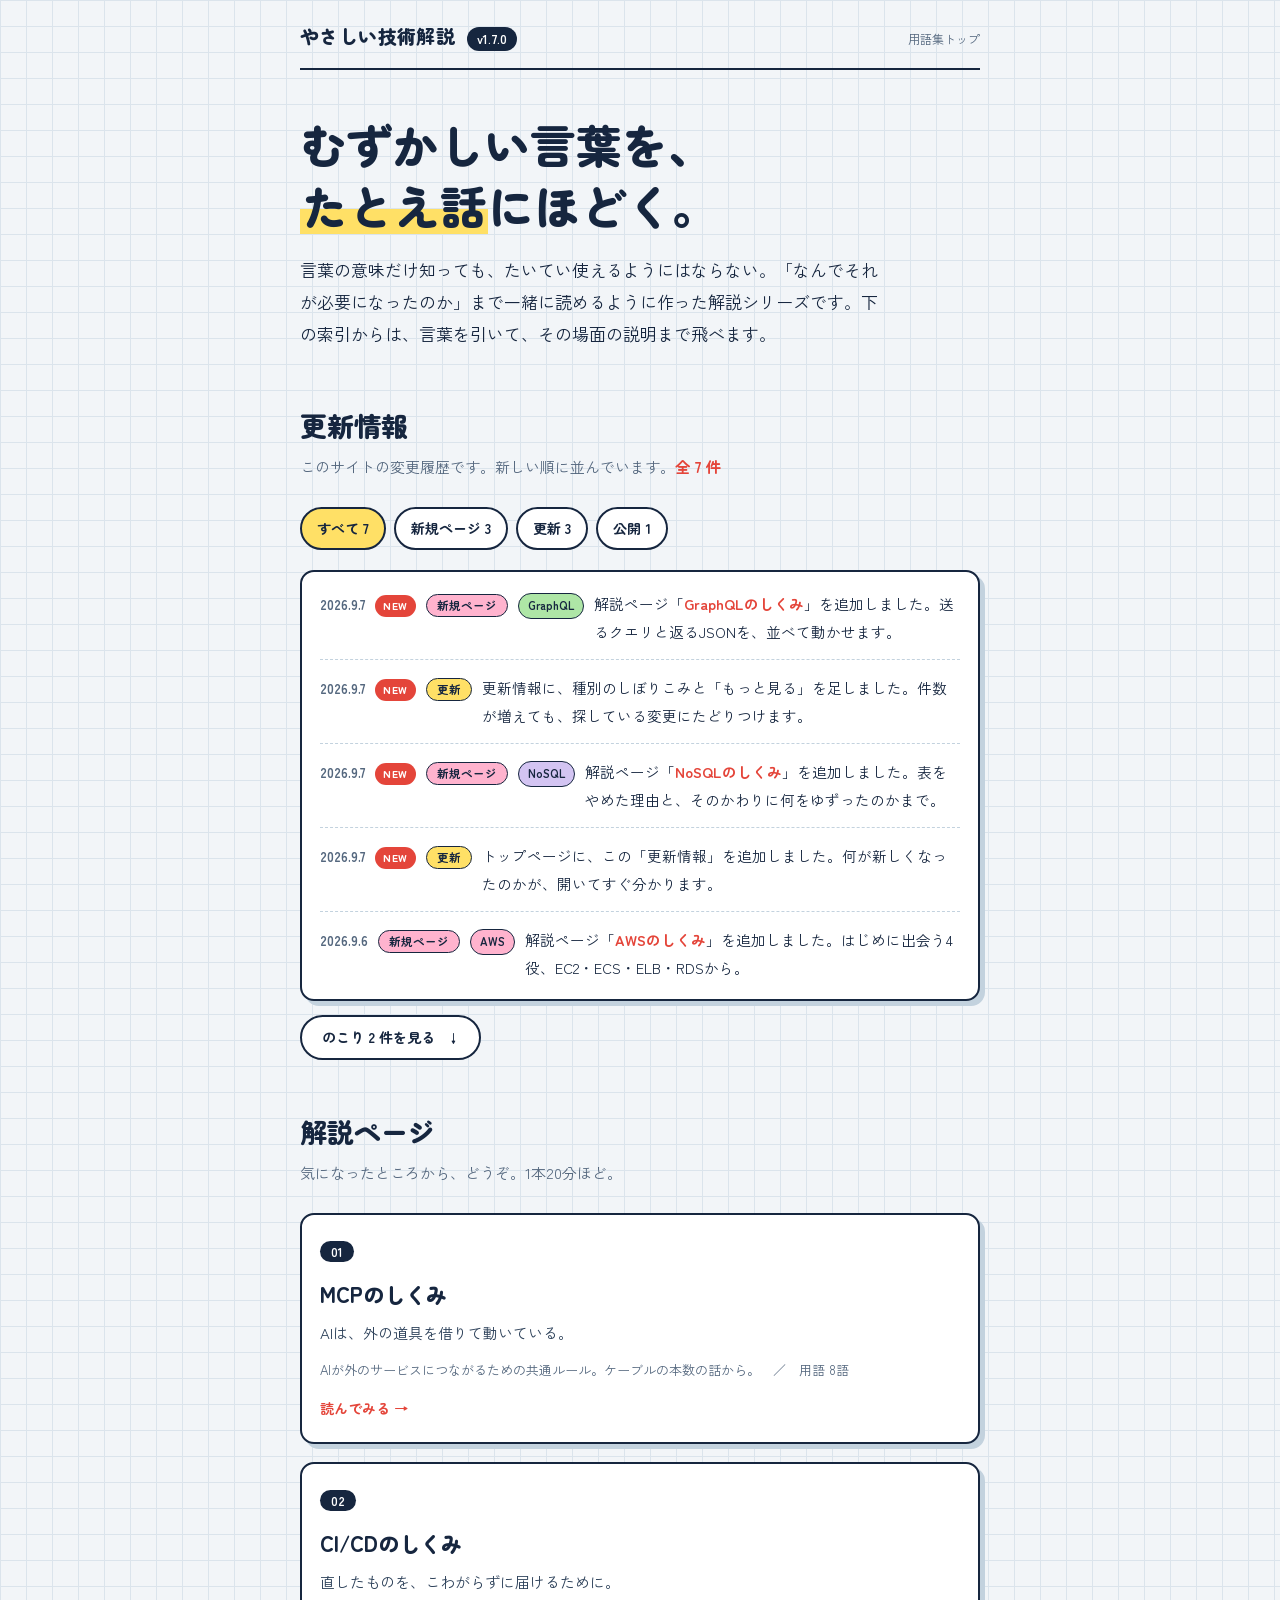
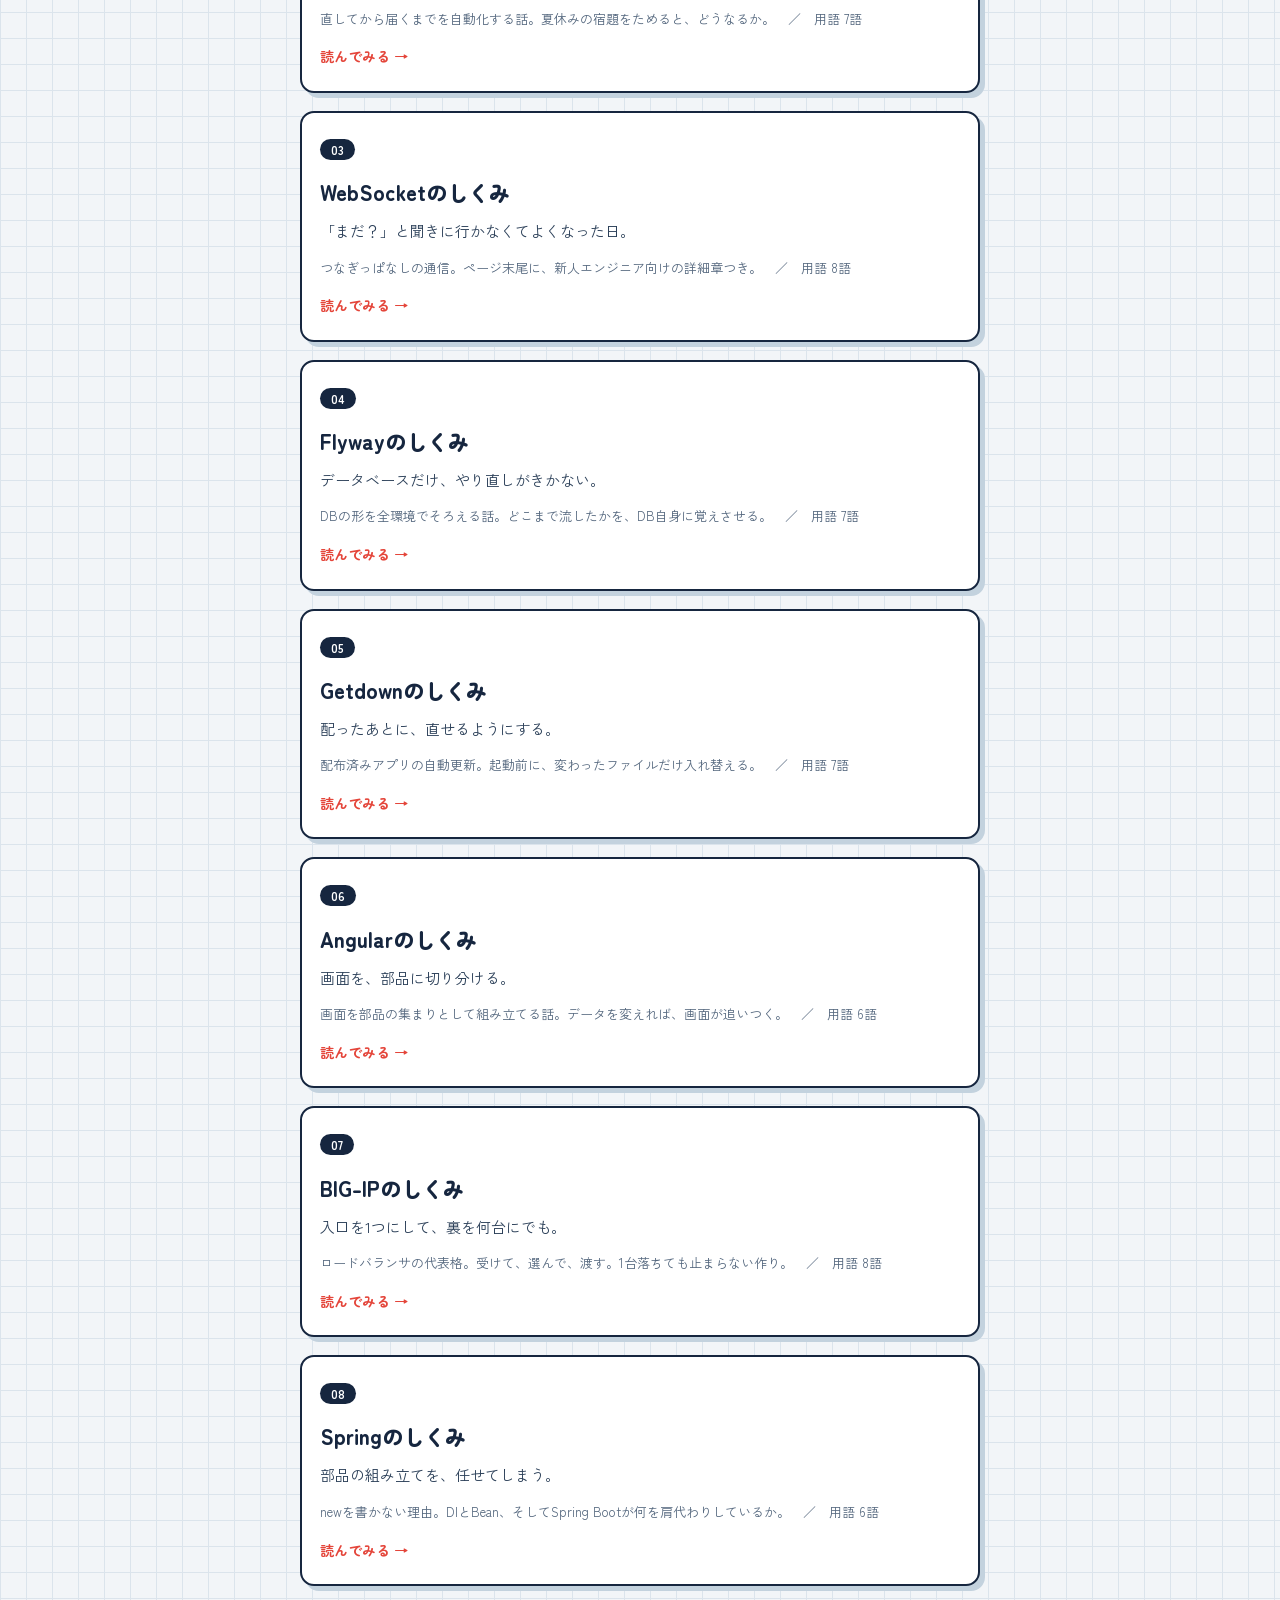
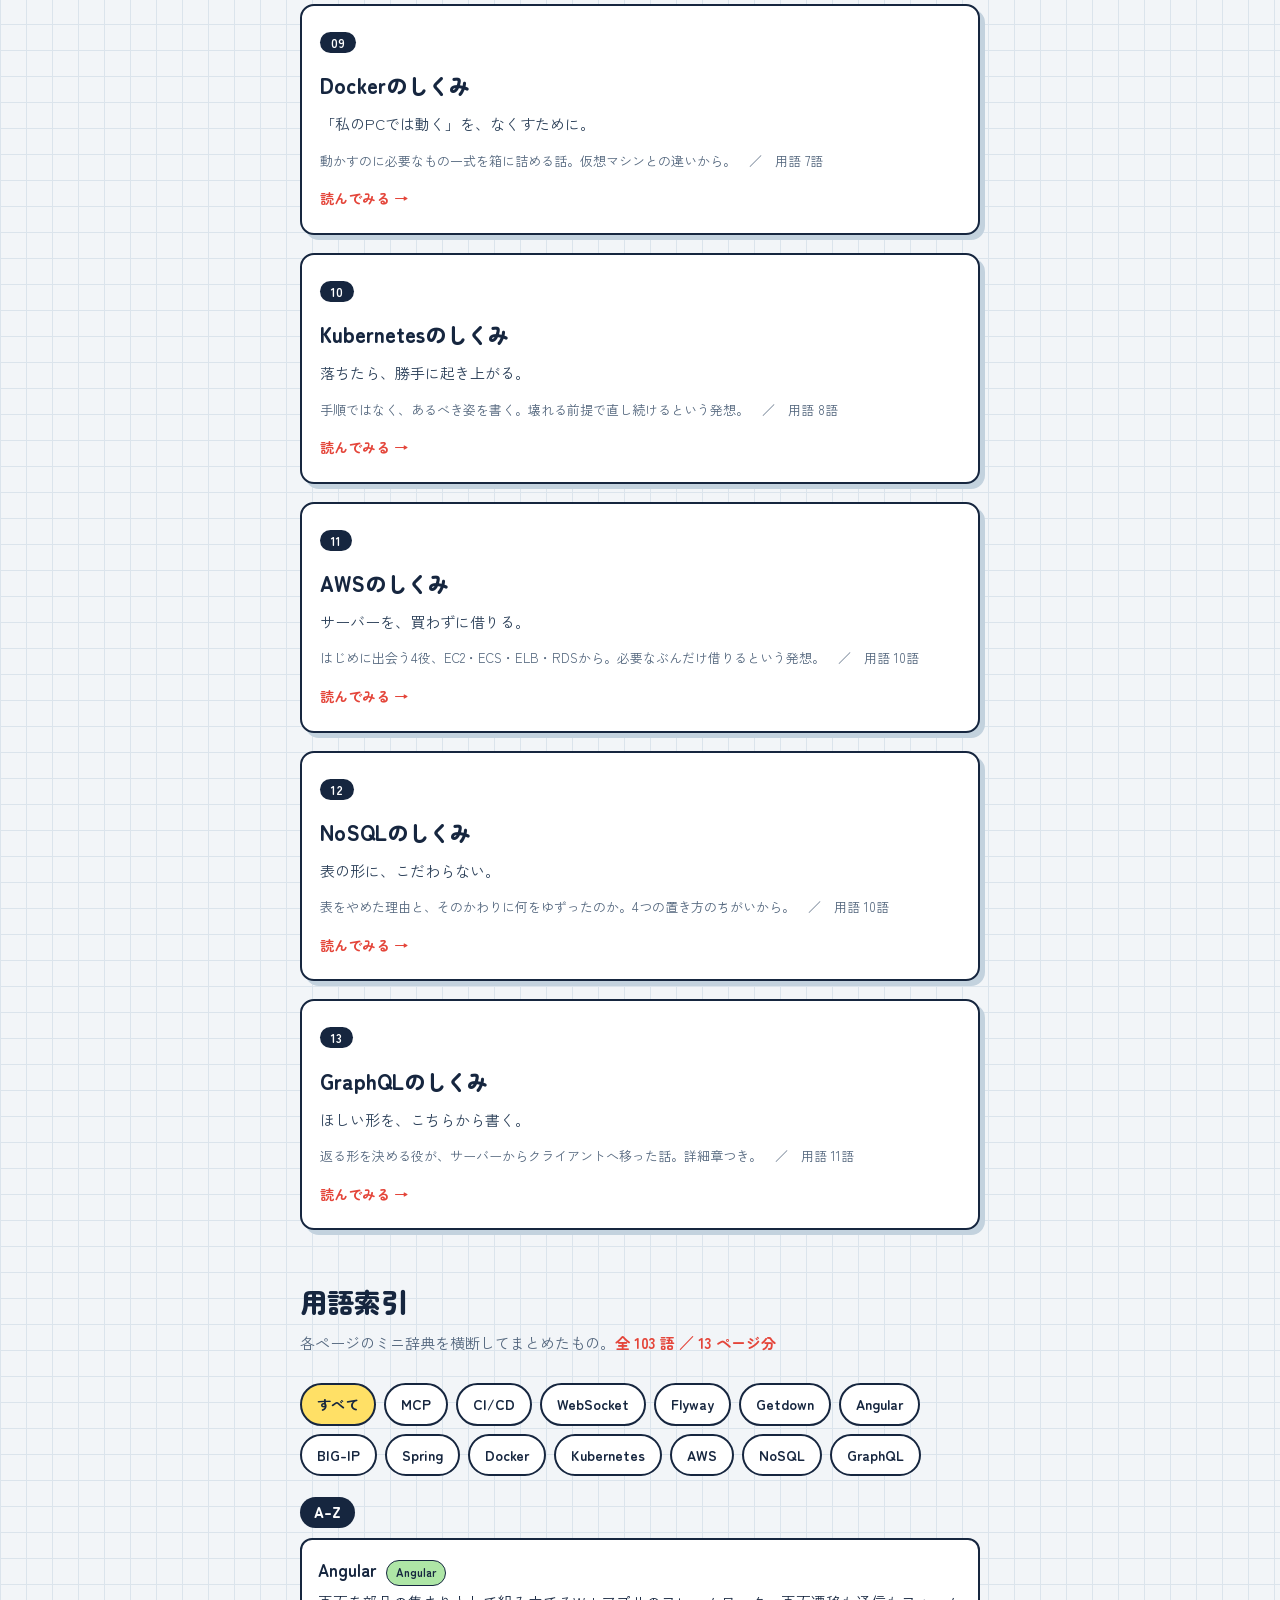
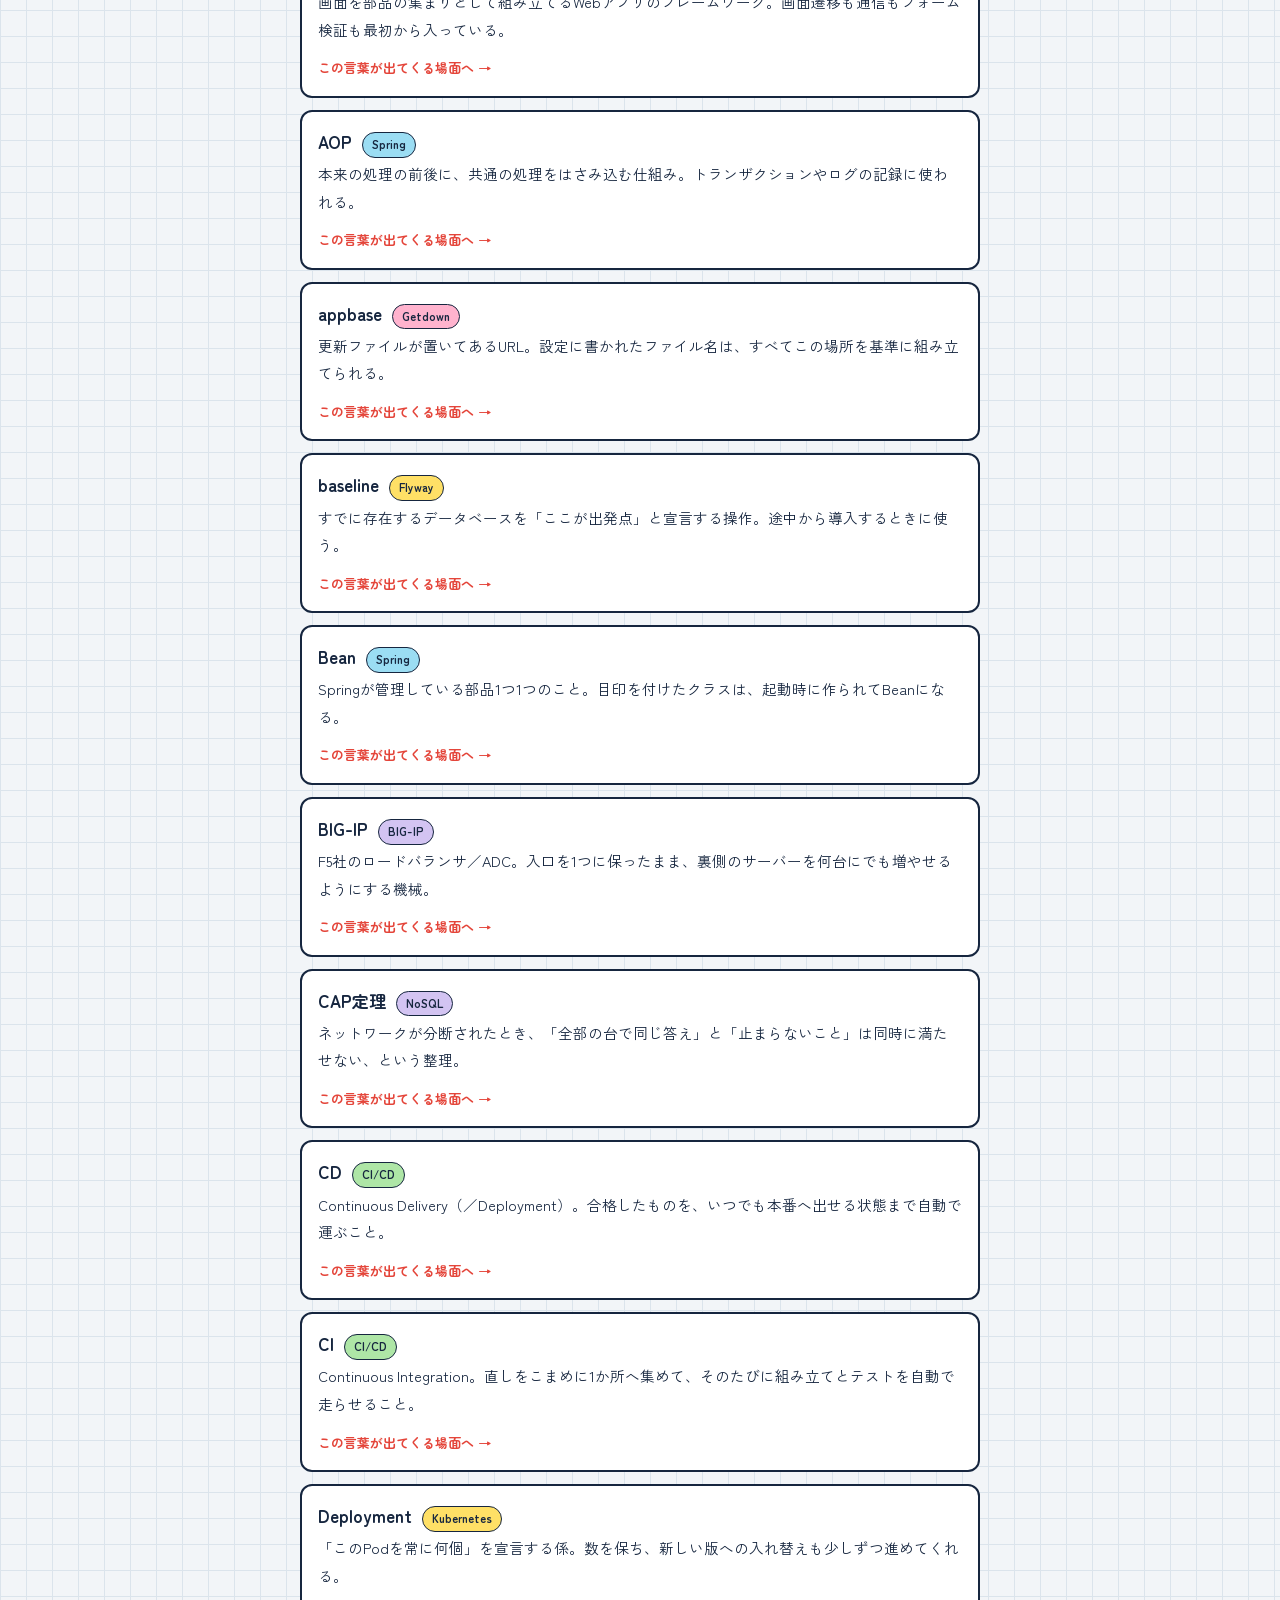
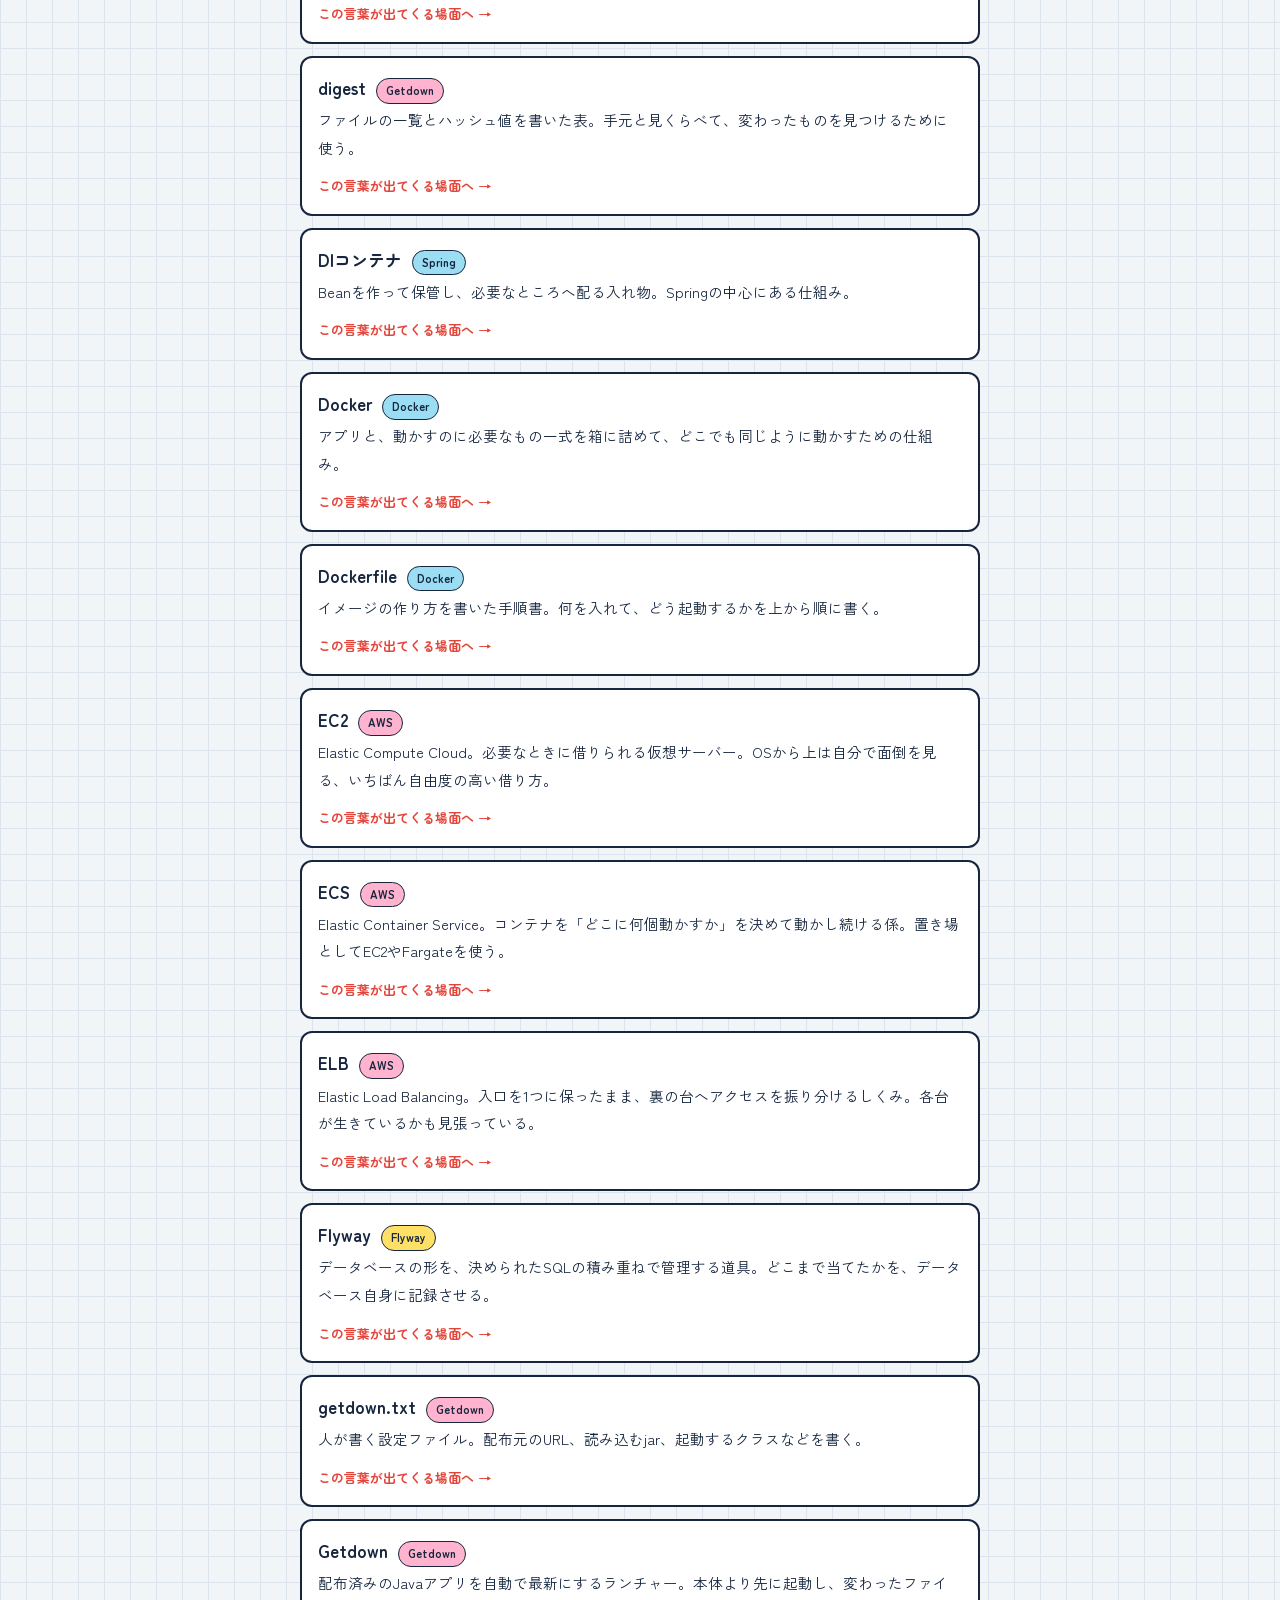
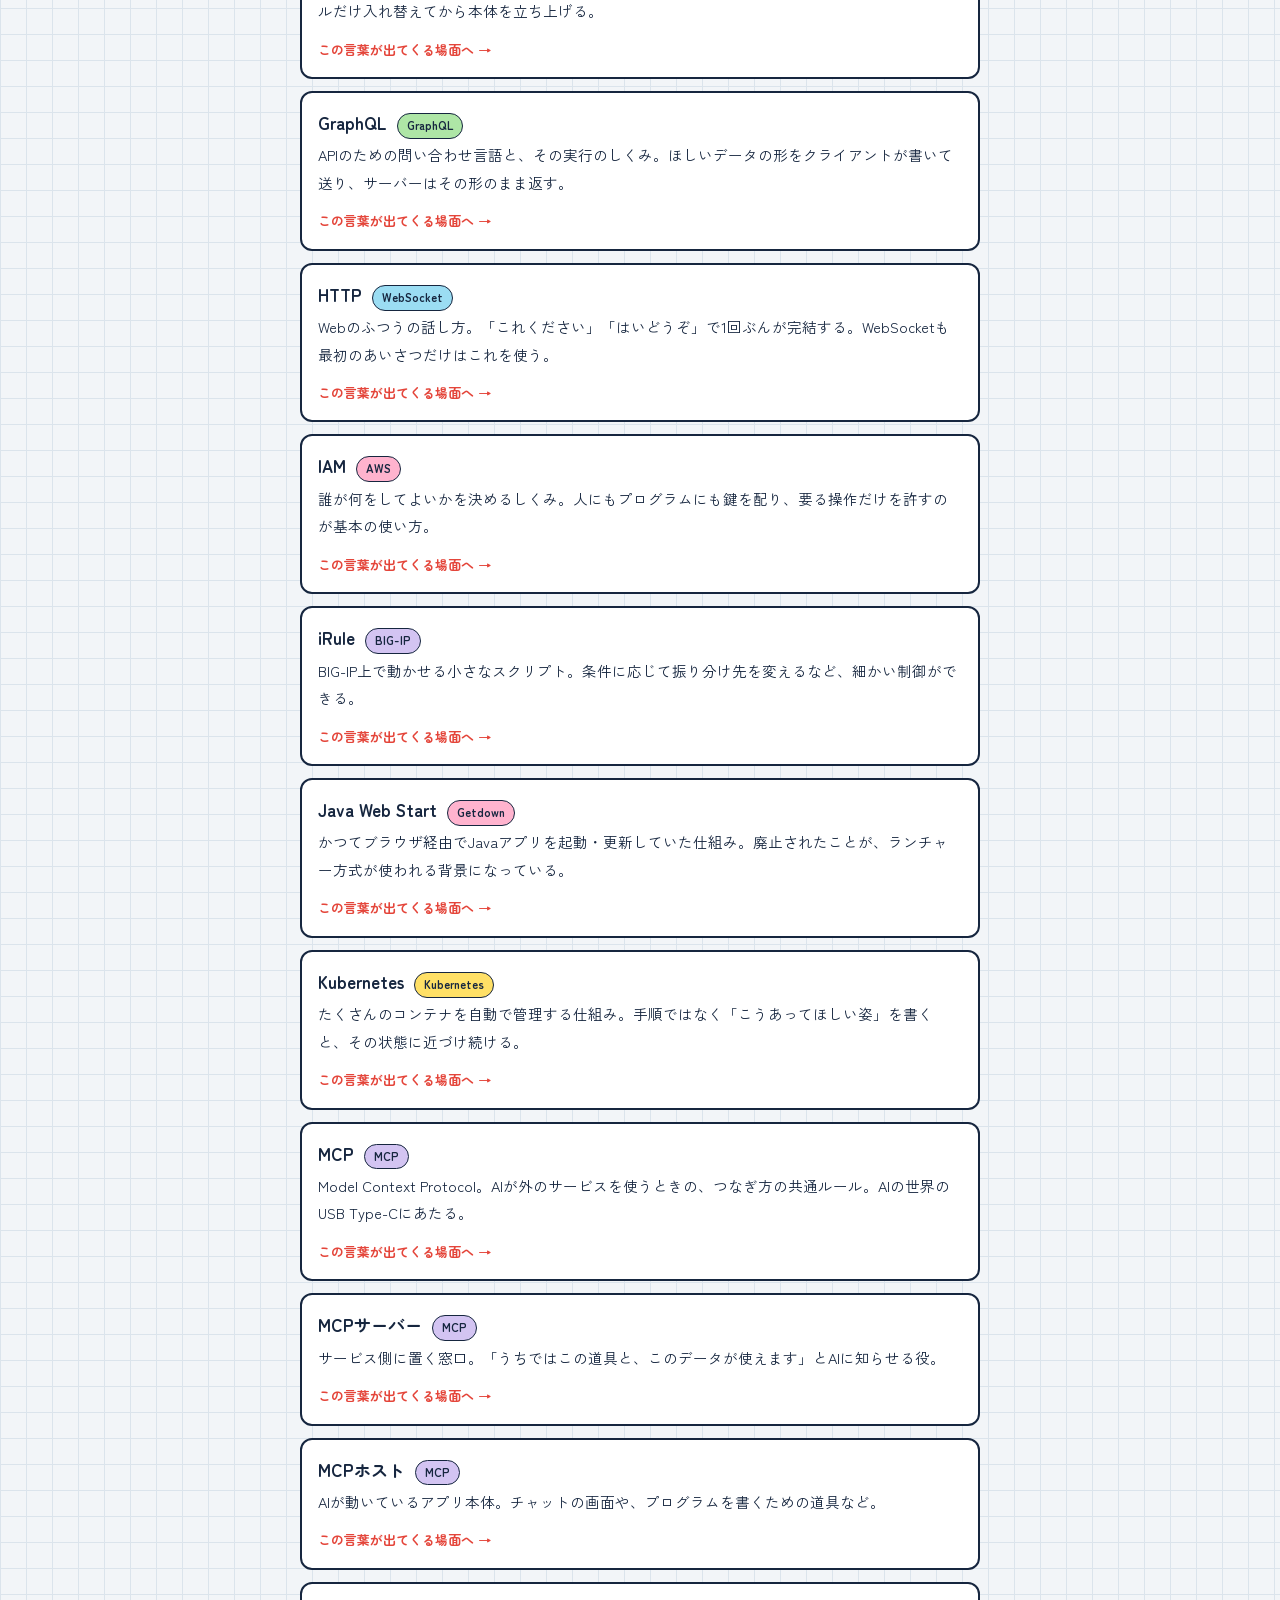
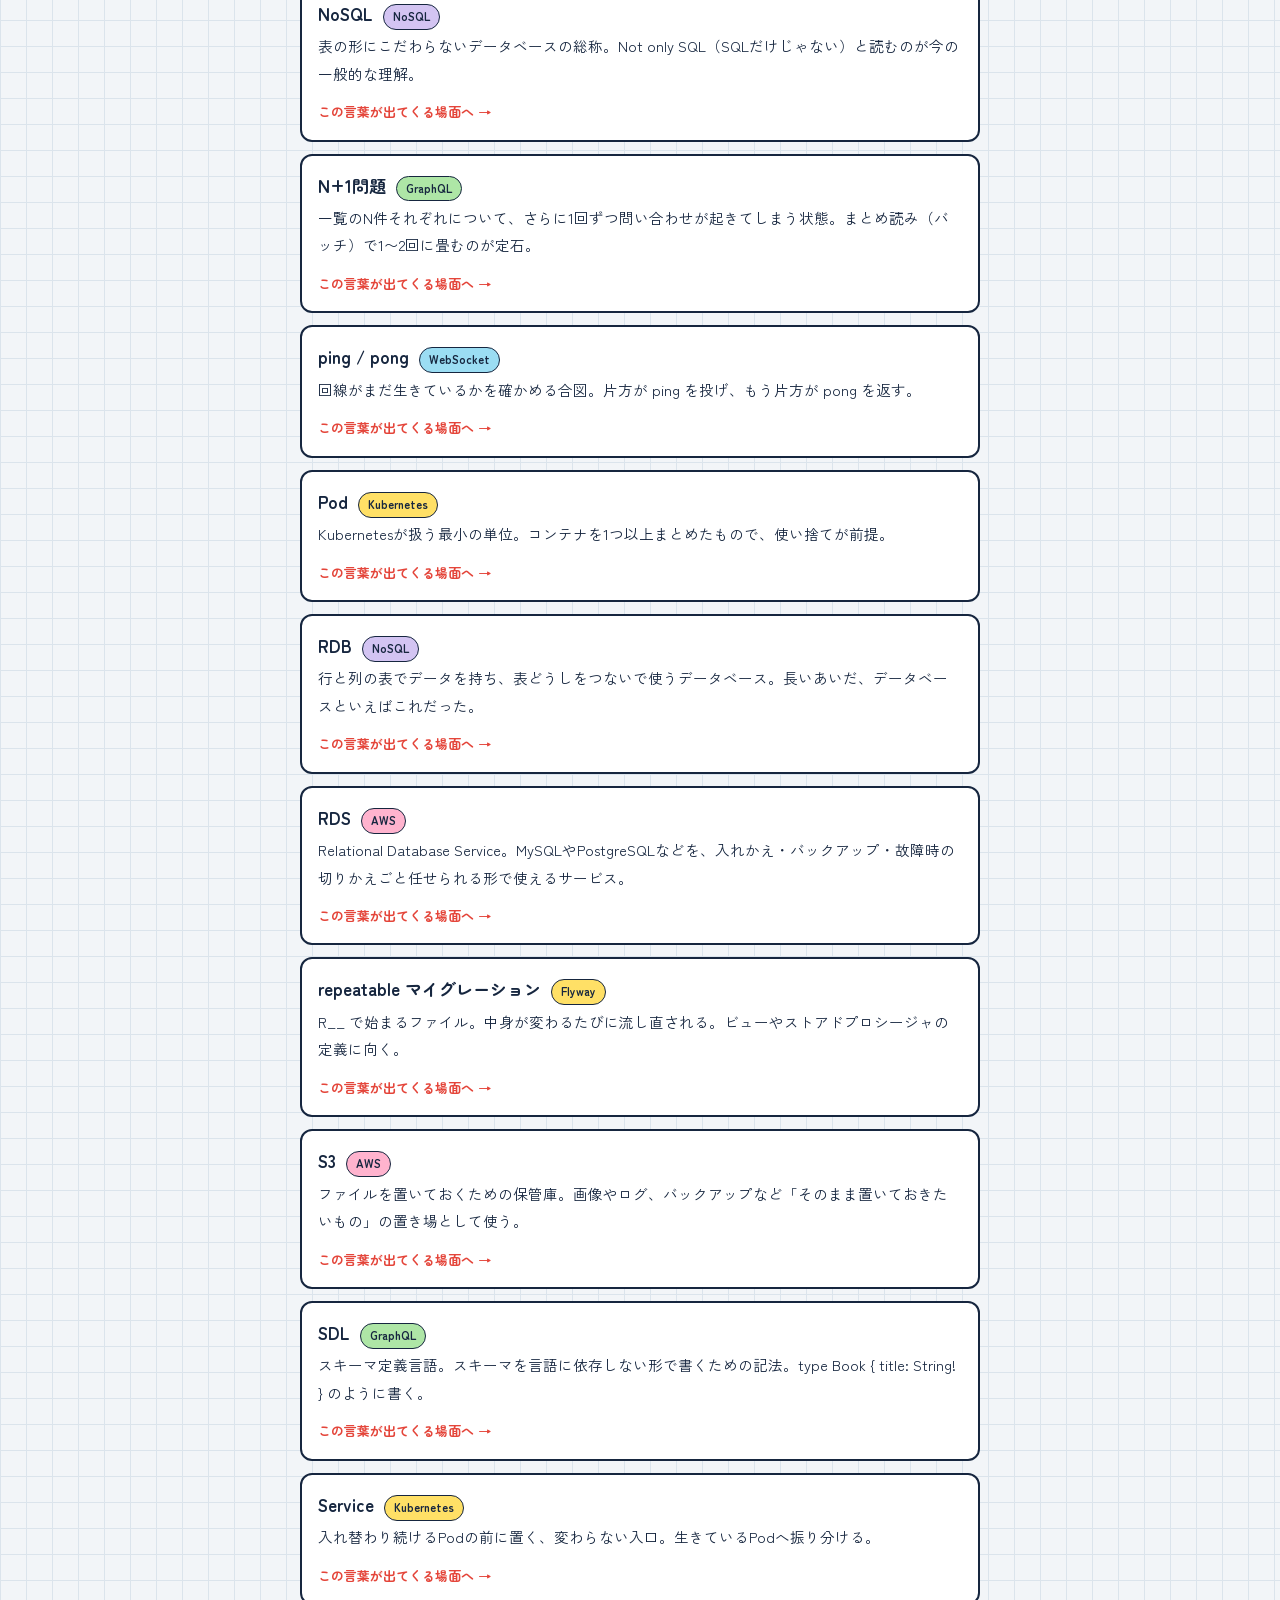
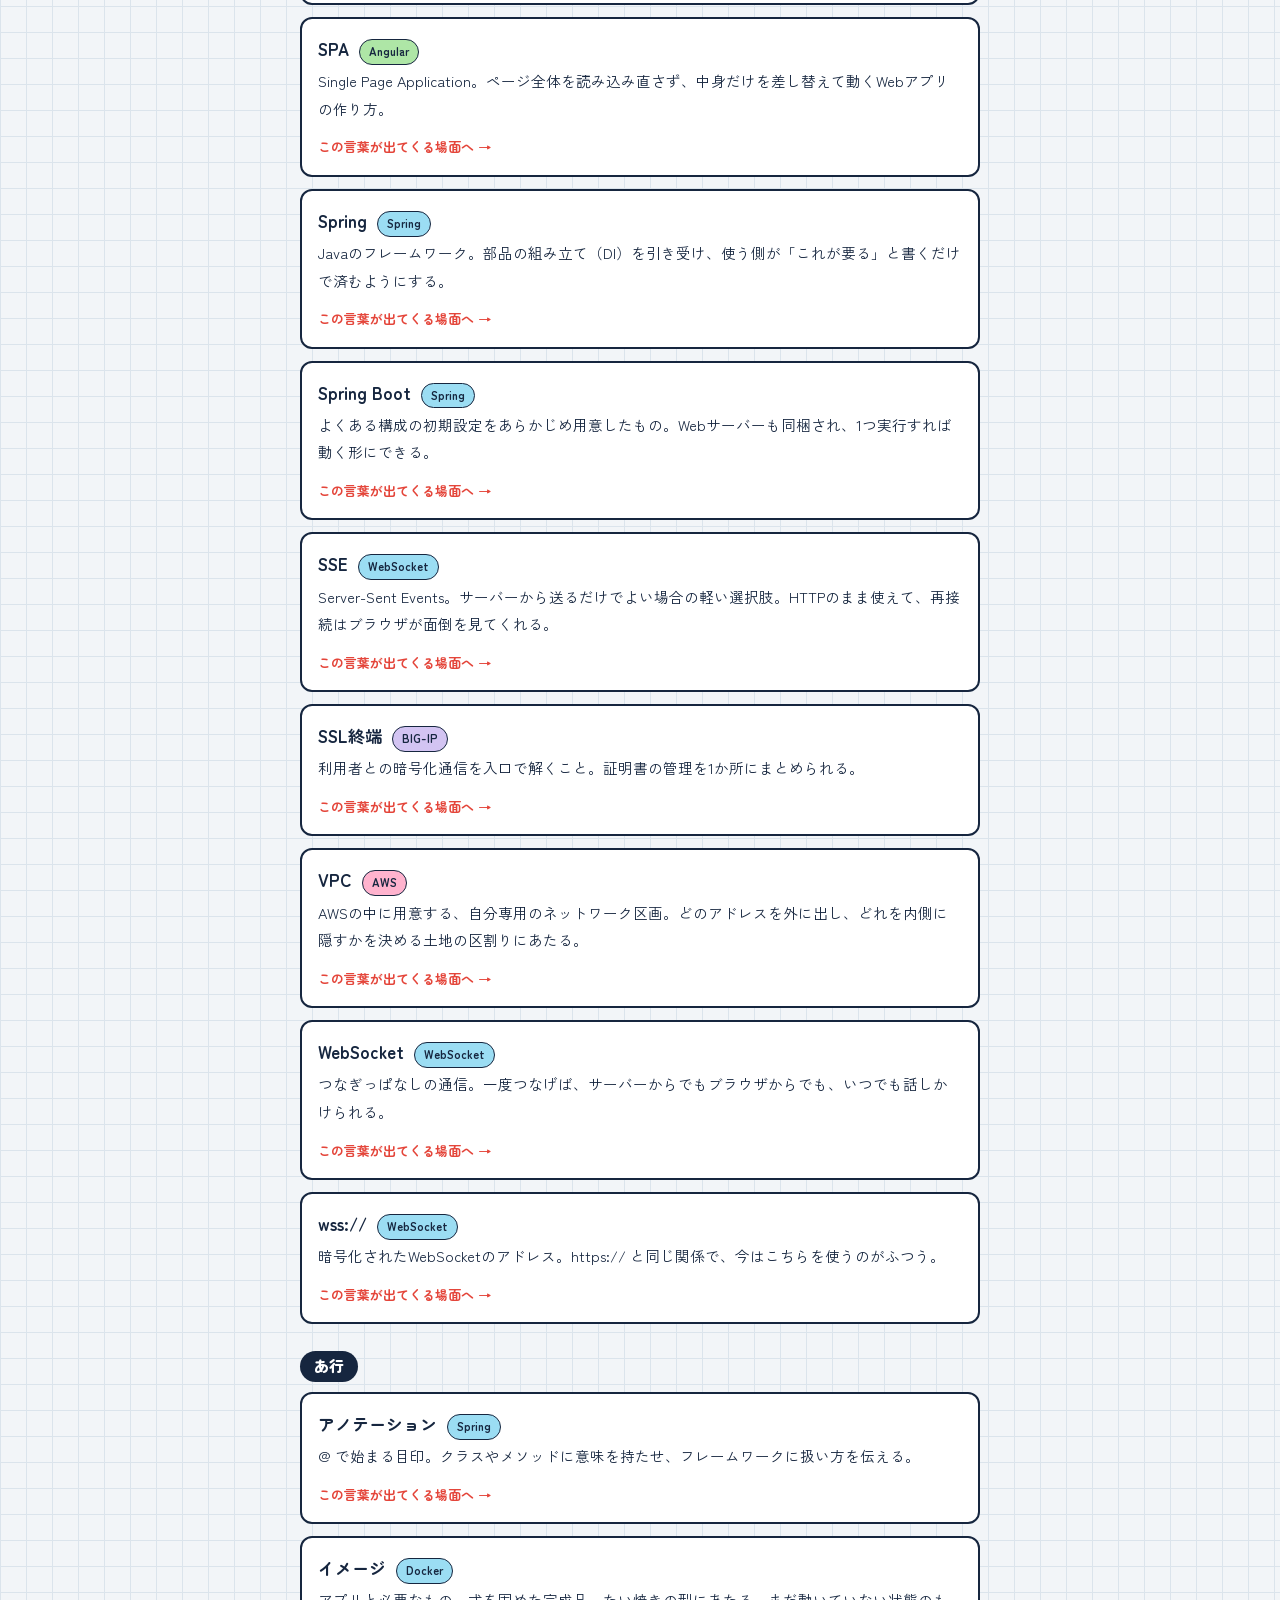
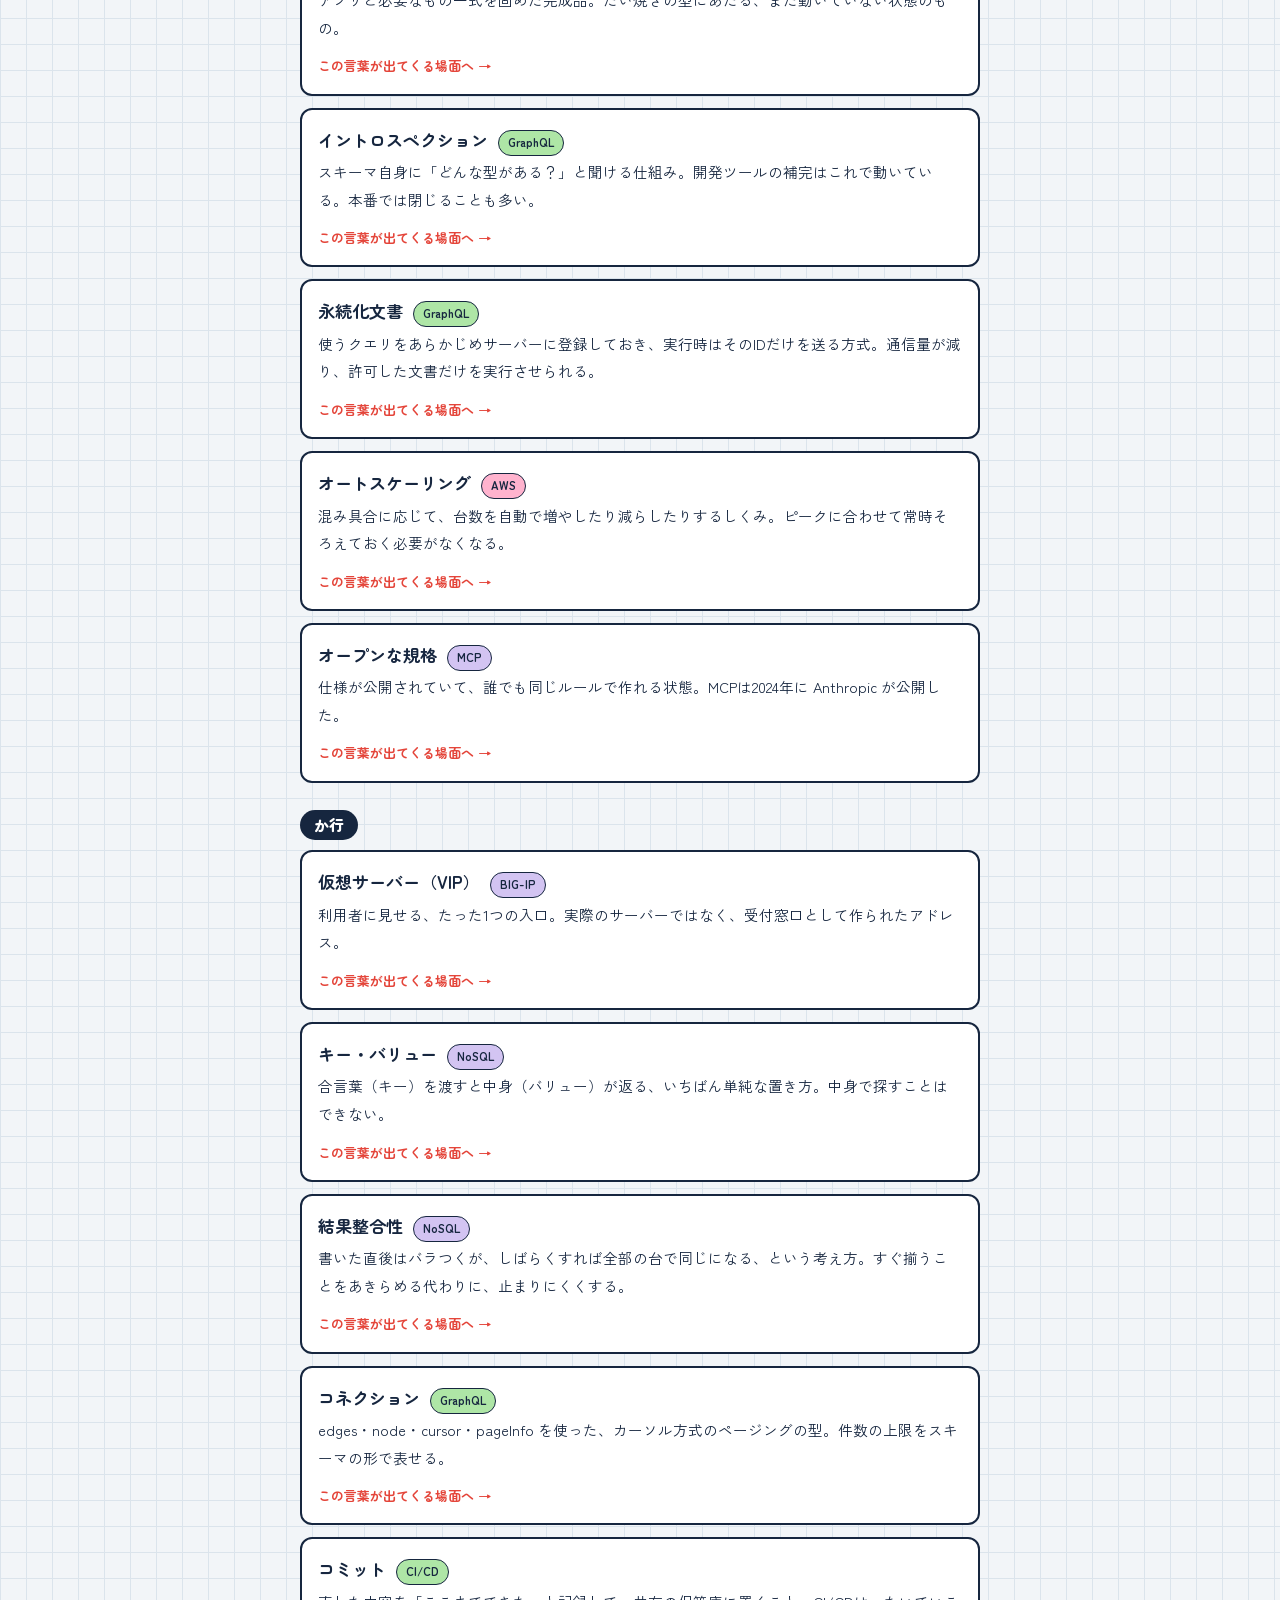
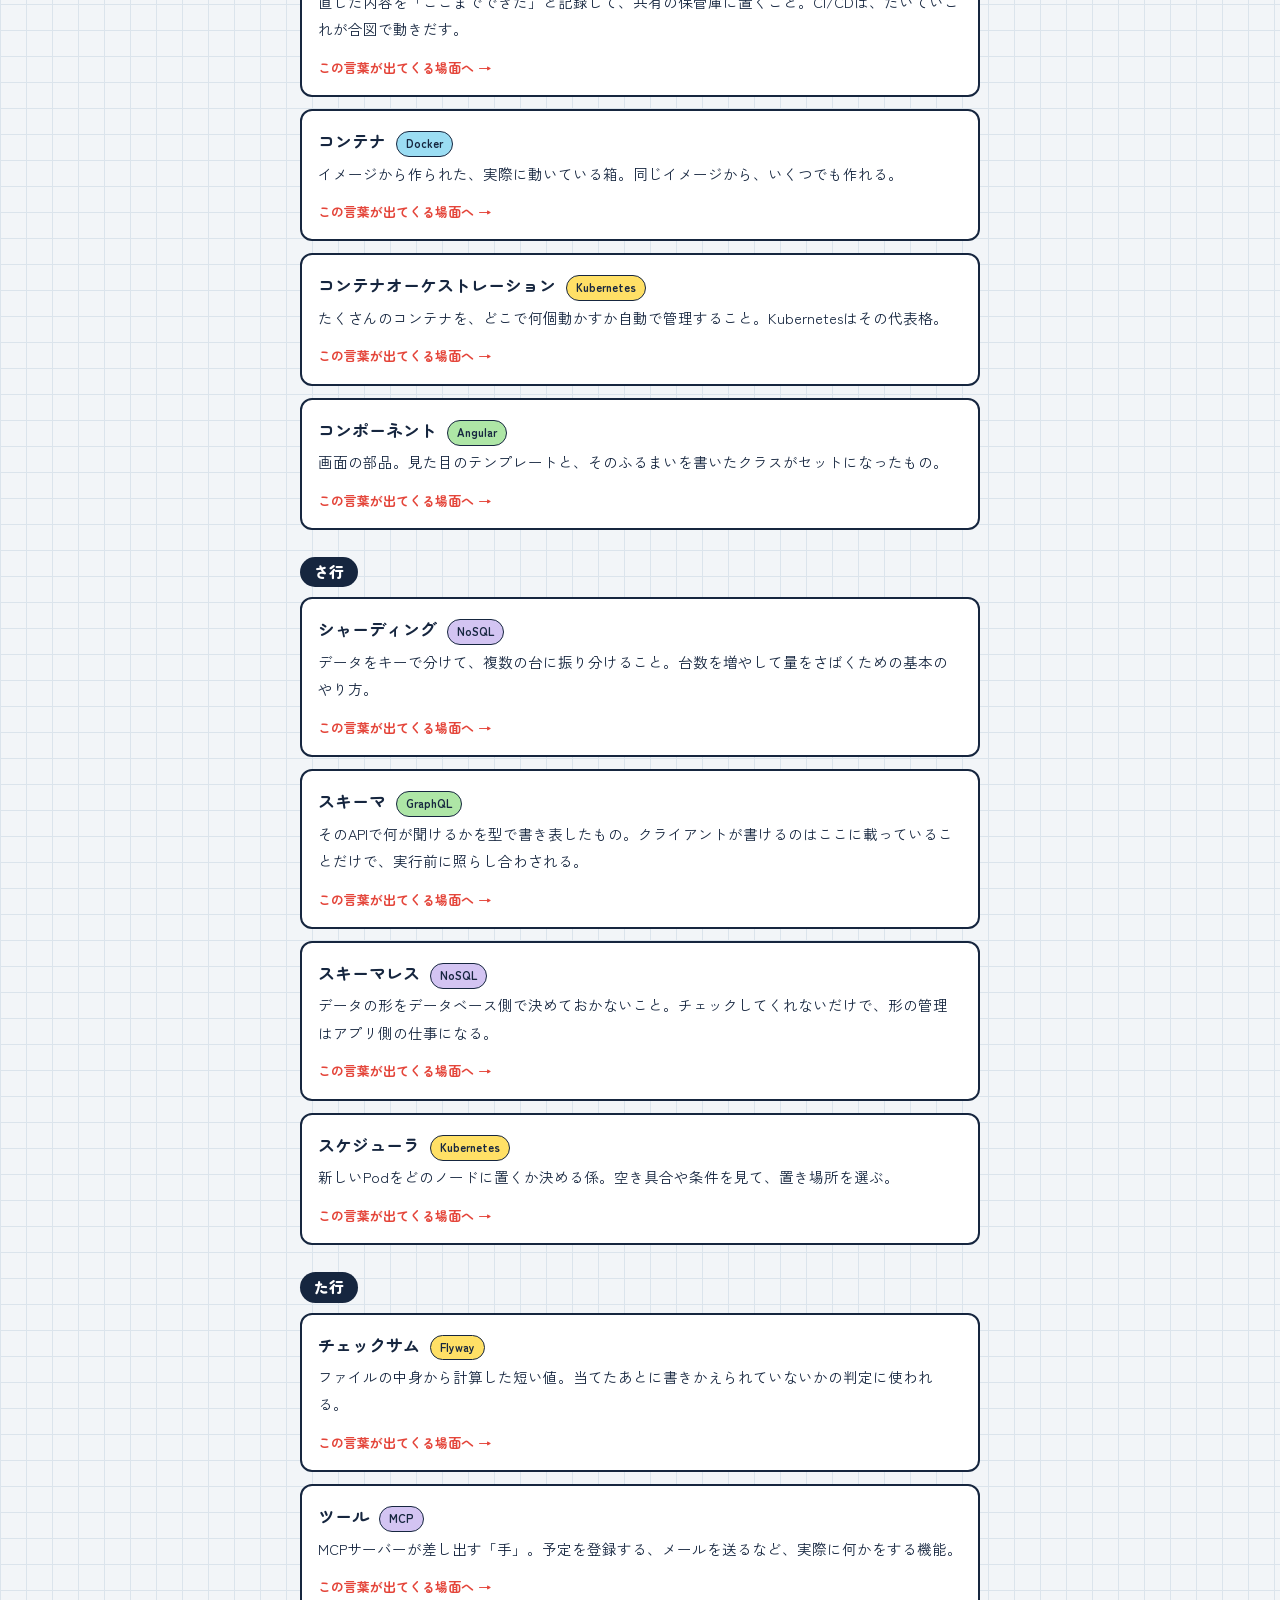
==== commit 95c76f1f: "GraphQL解説ページを追加（クエリ・スキーマ・リゾルバ・N+1） 公式ドキュメント（graphql.org/learn）と GraphQL 仕様を読んだうえで、 GraphQL の核心である「返る" ====
--- a/index.html
+++ b/index.html
@@ -4,7 +4,7 @@
 <meta charset="utf-8">
 <meta name="viewport" content="width=device-width, initial-scale=1">
 <title>やさしい技術解説 — 用語集</title>
-<meta name="description" content="MCP・CI/CD・WebSocket・NoSQL などを、たとえ話と図解とクイズでたどる解説シリーズ。更新情報と、各ページの用語をまとめた索引つき。">
+<meta name="description" content="MCP・CI/CD・WebSocket・NoSQL・GraphQL などを、たとえ話と図解とクイズでたどる解説シリーズ。更新情報と、各ページの用語をまとめた索引つき。">
 <link rel="preconnect" href="https://fonts.googleapis.com">
 <link rel="preconnect" href="https://fonts.gstatic.com" crossorigin>
 <link href="https://fonts.googleapis.com/css2?family=Zen+Kaku+Gothic+New:wght@400;500;700&family=Zen+Maru+Gothic:wght@500;700;900&display=swap" rel="stylesheet">
@@ -15,7 +15,7 @@
 
 <header class="topbar">
   <span class="logo">やさしい技術解説</span>
-  <span class="ver" id="version">v1.6.0</span>
+  <span class="ver" id="version">v1.7.0</span>
   <span class="from">用語集トップ</span>
 </header>
 
@@ -66,14 +66,14 @@
 <footer>
   <p>やさしい技術解説シリーズ。たとえ話・図解・クイズで、技術のことばを「なんのために生まれたか」から説明しています。</p>
   <p class="footmeta">最終更新日: 2026.9.7（各ページの参考文献は、それぞれのページ末尾に記載）</p>
-  <p class="footver">用語集トップ　v1.6.0</p>
+  <p class="footver">用語集トップ　v1.7.0</p>
 </footer>
 
 </div>
 
 <script>
 "use strict";
-var APP_VERSION = "1.6.0";
+var APP_VERSION = "1.7.0";
 
 /* ============ 更新情報 ============ */
 /* type は NEWS_TYPES のキー。page を書くと、そのページの帯が並びます（省略可） */
@@ -84,6 +84,8 @@
 };
 
 var NEWS = [
+  {date:"2026.9.7", type:"new", page:"graphql",
+   body:'解説ページ「<a href="graphql.html">GraphQLのしくみ</a>」を追加しました。送るクエリと返るJSONを、並べて動かせます。'},
   {date:"2026.9.7", type:"update",
    body:'更新情報に、種別のしぼりこみと「もっと見る」を足しました。件数が増えても、探している変更にたどりつけます。'},
   {date:"2026.9.7", type:"new", page:"nosql",
@@ -173,6 +175,12 @@
     title:"NoSQLのしくみ",
     q:"表の形に、こだわらない。",
     meta:"表をやめた理由と、そのかわりに何をゆずったのか。4つの置き方のちがいから。"
+  },
+  {
+    key:"graphql", file:"graphql.html", no:"13",
+    title:"GraphQLのしくみ",
+    q:"ほしい形を、こちらから書く。",
+    meta:"返る形を決める役が、サーバーからクライアントへ移った話。詳細章つき。"
   }
 ];
 
@@ -384,7 +392,31 @@
   {t:"ホットスポット", read:"ほっとすぽっと", page:"nosql", anchor:"#careful",
    d:"分けたはずのアクセスが、特定の1台に集中してしまう状態。キーの選び方をまちがえると起きる。"},
   {t:"CAP定理", read:"CAP", page:"nosql", anchor:"#words",
-   d:"ネットワークが分断されたとき、「全部の台で同じ答え」と「止まらないこと」は同時に満たせない、という整理。"}
+   d:"ネットワークが分断されたとき、「全部の台で同じ答え」と「止まらないこと」は同時に満たせない、という整理。"},
+
+  /* --- GraphQL --- */
+  {t:"GraphQL", read:"GraphQL", page:"graphql", anchor:"",
+   d:"APIのための問い合わせ言語と、その実行のしくみ。ほしいデータの形をクライアントが書いて送り、サーバーはその形のまま返す。"},
+  {t:"スキーマ", read:"すきーま", page:"graphql", anchor:"#schema",
+   d:"そのAPIで何が聞けるかを型で書き表したもの。クライアントが書けるのはここに載っていることだけで、実行前に照らし合わされる。"},
+  {t:"SDL", read:"SDL", page:"graphql", anchor:"#schema",
+   d:"スキーマ定義言語。スキーマを言語に依存しない形で書くための記法。type Book { title: String! } のように書く。"},
+  {t:"リゾルバ", read:"りぞるば", page:"graphql", anchor:"#life",
+   d:"フィールド1つひとつに対応する、値を返す関数。GraphQLはこれを呼び集めて結果を組み立てる。データの取り方そのものは自由。"},
+  {t:"ミューテーション", read:"みゅーてーしょん", page:"graphql", anchor:"#three",
+   d:"データを書きかえるためのGraphQLの操作。副作用を持てるのはいちばん外側のフィールドだけで、それらは上から順に1つずつ実行される。"},
+  {t:"フラグメント", read:"ふらぐめんと", page:"graphql", anchor:"#d1",
+   d:"フィールドのまとまりに名前をつけて、いろいろなクエリから使い回すしくみ。画面の部品ごとに必要な項目を書いておくのに向く。"},
+  {t:"ディレクティブ", read:"でぃれくてぃぶ", page:"graphql", anchor:"#d1",
+   d:"@ ではじまる注釈。仕様が定めているのは @include／@skip（クエリ側）と @deprecated（スキーマ側）など。"},
+  {t:"イントロスペクション", read:"いんとろすぺくしょん", page:"graphql", anchor:"#words",
+   d:"スキーマ自身に「どんな型がある？」と聞ける仕組み。開発ツールの補完はこれで動いている。本番では閉じることも多い。"},
+  {t:"N+1問題", read:"Nたすいちもんだい", page:"graphql", anchor:"#n1",
+   d:"一覧のN件それぞれについて、さらに1回ずつ問い合わせが起きてしまう状態。まとめ読み（バッチ）で1〜2回に畳むのが定石。"},
+  {t:"コネクション", read:"こねくしょん", page:"graphql", anchor:"#d6",
+   d:"edges・node・cursor・pageInfo を使った、カーソル方式のページングの型。件数の上限をスキーマの形で表せる。"},
+  {t:"永続化文書", read:"えいぞくかぶんしょ", page:"graphql", anchor:"#d4",
+   d:"使うクエリをあらかじめサーバーに登録しておき、実行時はそのIDだけを送る方式。通信量が減り、許可した文書だけを実行させられる。"}
 ];
 
 /* ============ 表示 ============ */
--- a/assets/site.css
+++ b/assets/site.css
@@ -370,3 +370,43 @@
 .newsmore:hover{background:var(--mk-yellow)}
 .newsmore::after{content:"　↓";font-size:12px}
 .newsmore[aria-expanded="true"]::after{content:"　↑"}
+
+/* ---- 用語索引の帯（追加分） ---- */
+.src.graphql{background:var(--mk-green)}
+
+/* ---- コード表示（詳細章の外でも使う） ---- */
+main code{
+  font-family:ui-monospace,SFMono-Regular,Menlo,Consolas,monospace;font-size:13.5px;
+  background:#EEF3F8;border:1px solid var(--rule-strong);border-radius:5px;padding:1px 5px;
+}
+main pre code{background:none;border:0;color:inherit;padding:0;font-size:inherit}
+.codeblock{
+  background:#16263F;color:#E8F0F7;border-radius:10px;padding:14px 16px;overflow-x:auto;
+  font-family:ui-monospace,SFMono-Regular,Menlo,Consolas,monospace;
+  font-size:13px;line-height:1.8;margin:0 0 12px;
+}
+.codeblock .hl{color:var(--mk-yellow)}
+.codeblock .ky{color:var(--mk-cyan)}
+.codeblock .st{color:var(--mk-green)}
+.codeblock .cm{color:#8FA6BC}
+
+/* ---- 送るものと、返るものを並べて見る ---- */
+.panes{display:grid;grid-template-columns:1fr 1fr;gap:14px;margin:0}
+.pane{margin:0;min-width:0}
+.plabel{
+  font-family:var(--font-round);font-weight:700;font-size:13px;margin:0 0 6px;
+  display:flex;align-items:center;gap:8px;
+}
+.plabel .pill{
+  font-size:11px;font-weight:700;line-height:1.8;
+  border:1.5px solid var(--ink);border-radius:999px;padding:0 10px;background:var(--mk-yellow);
+}
+.plabel .pill.res{background:var(--mk-green)}
+.pane .codeblock{margin:0;min-height:238px}
+.mirrornote{
+  border-left:4px solid var(--red);padding:2px 0 2px 12px;margin:12px 0 0;font-size:14px;
+}
+@media (max-width:640px){
+  .panes{grid-template-columns:1fr}
+  .pane .codeblock{min-height:0}
+}
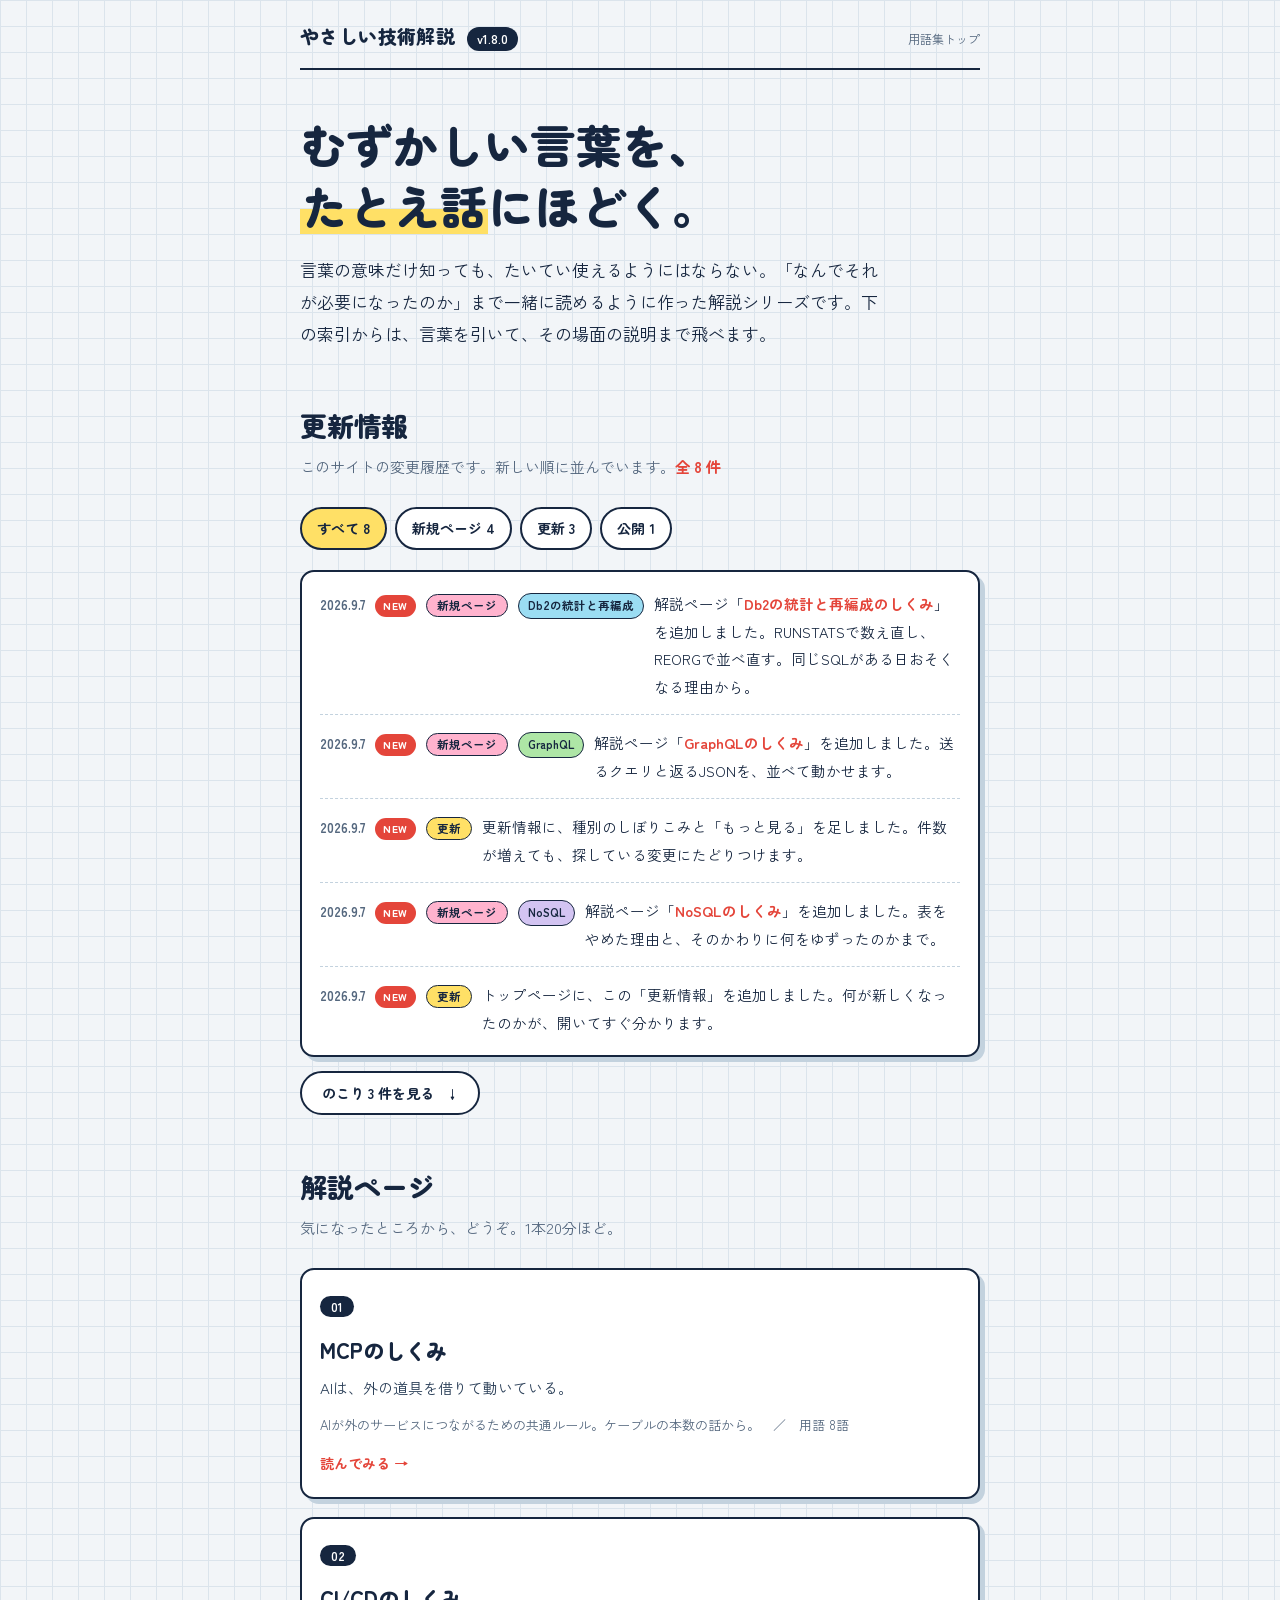
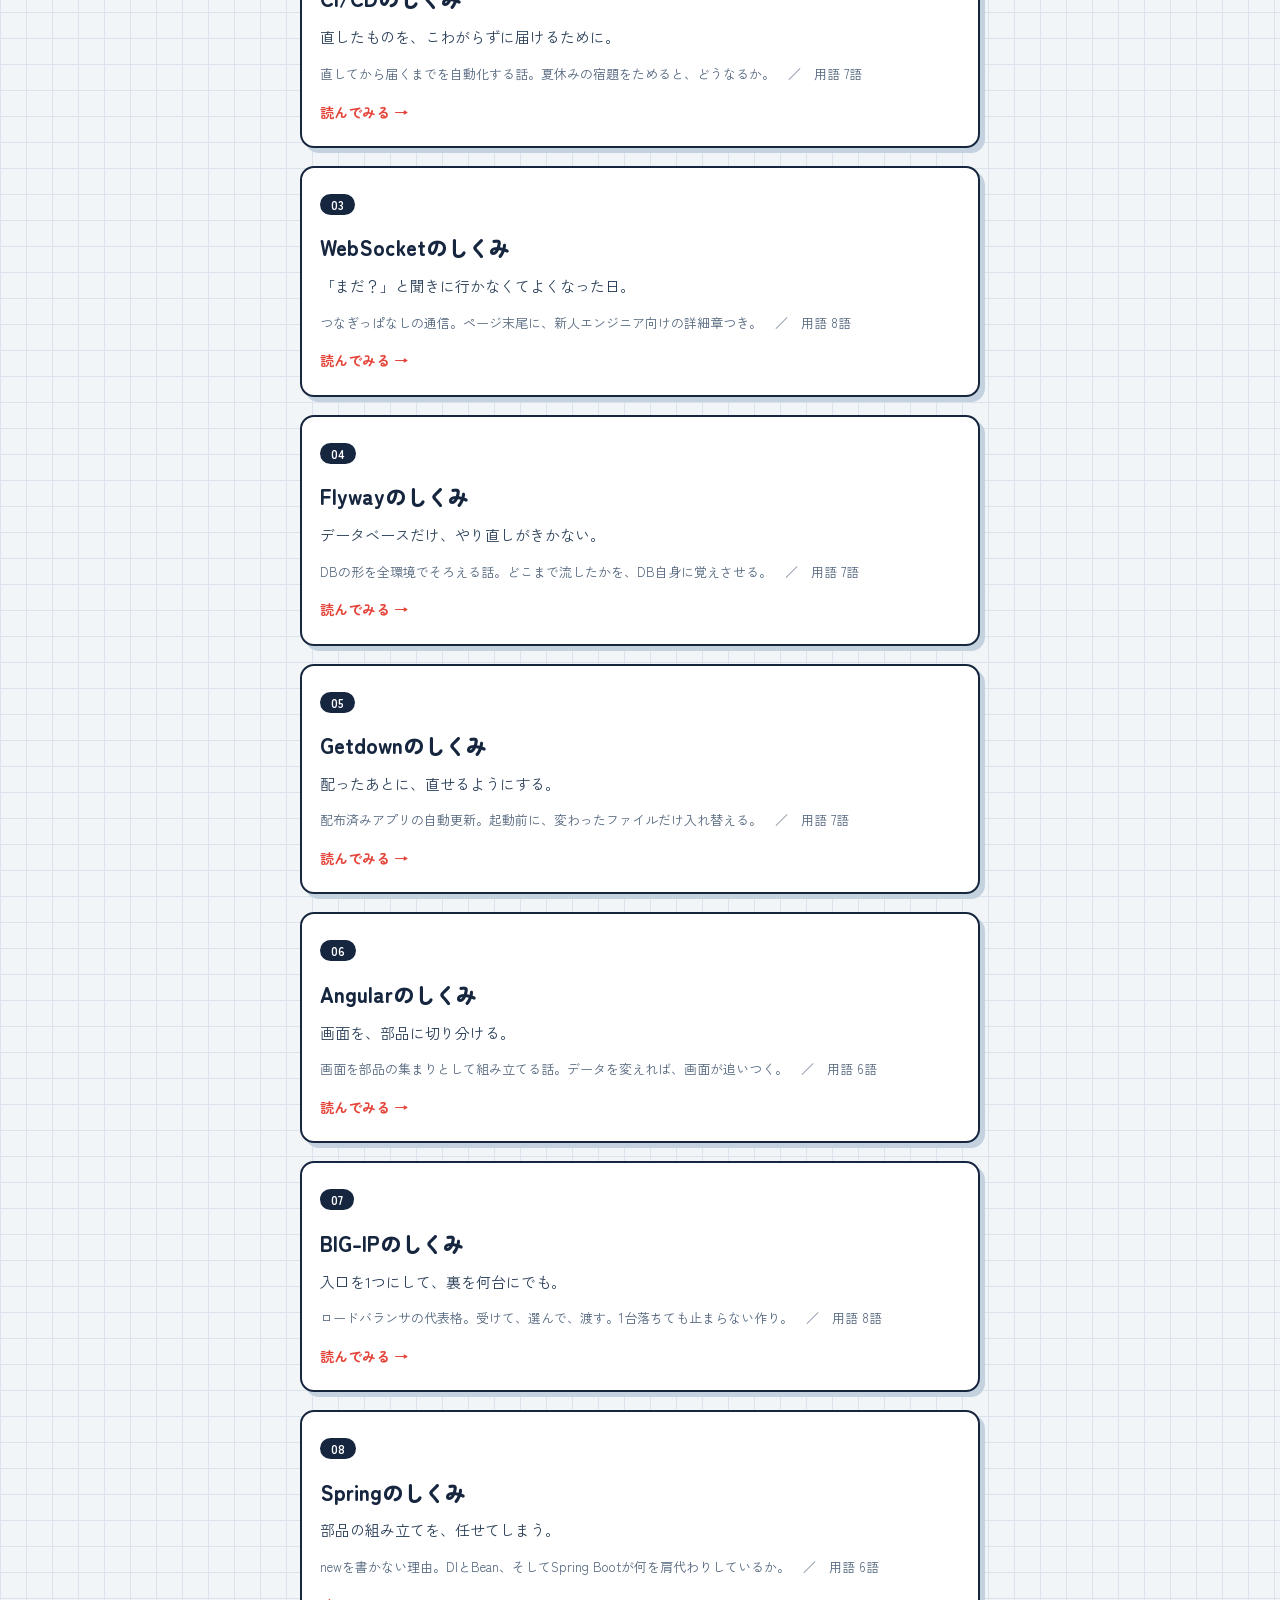
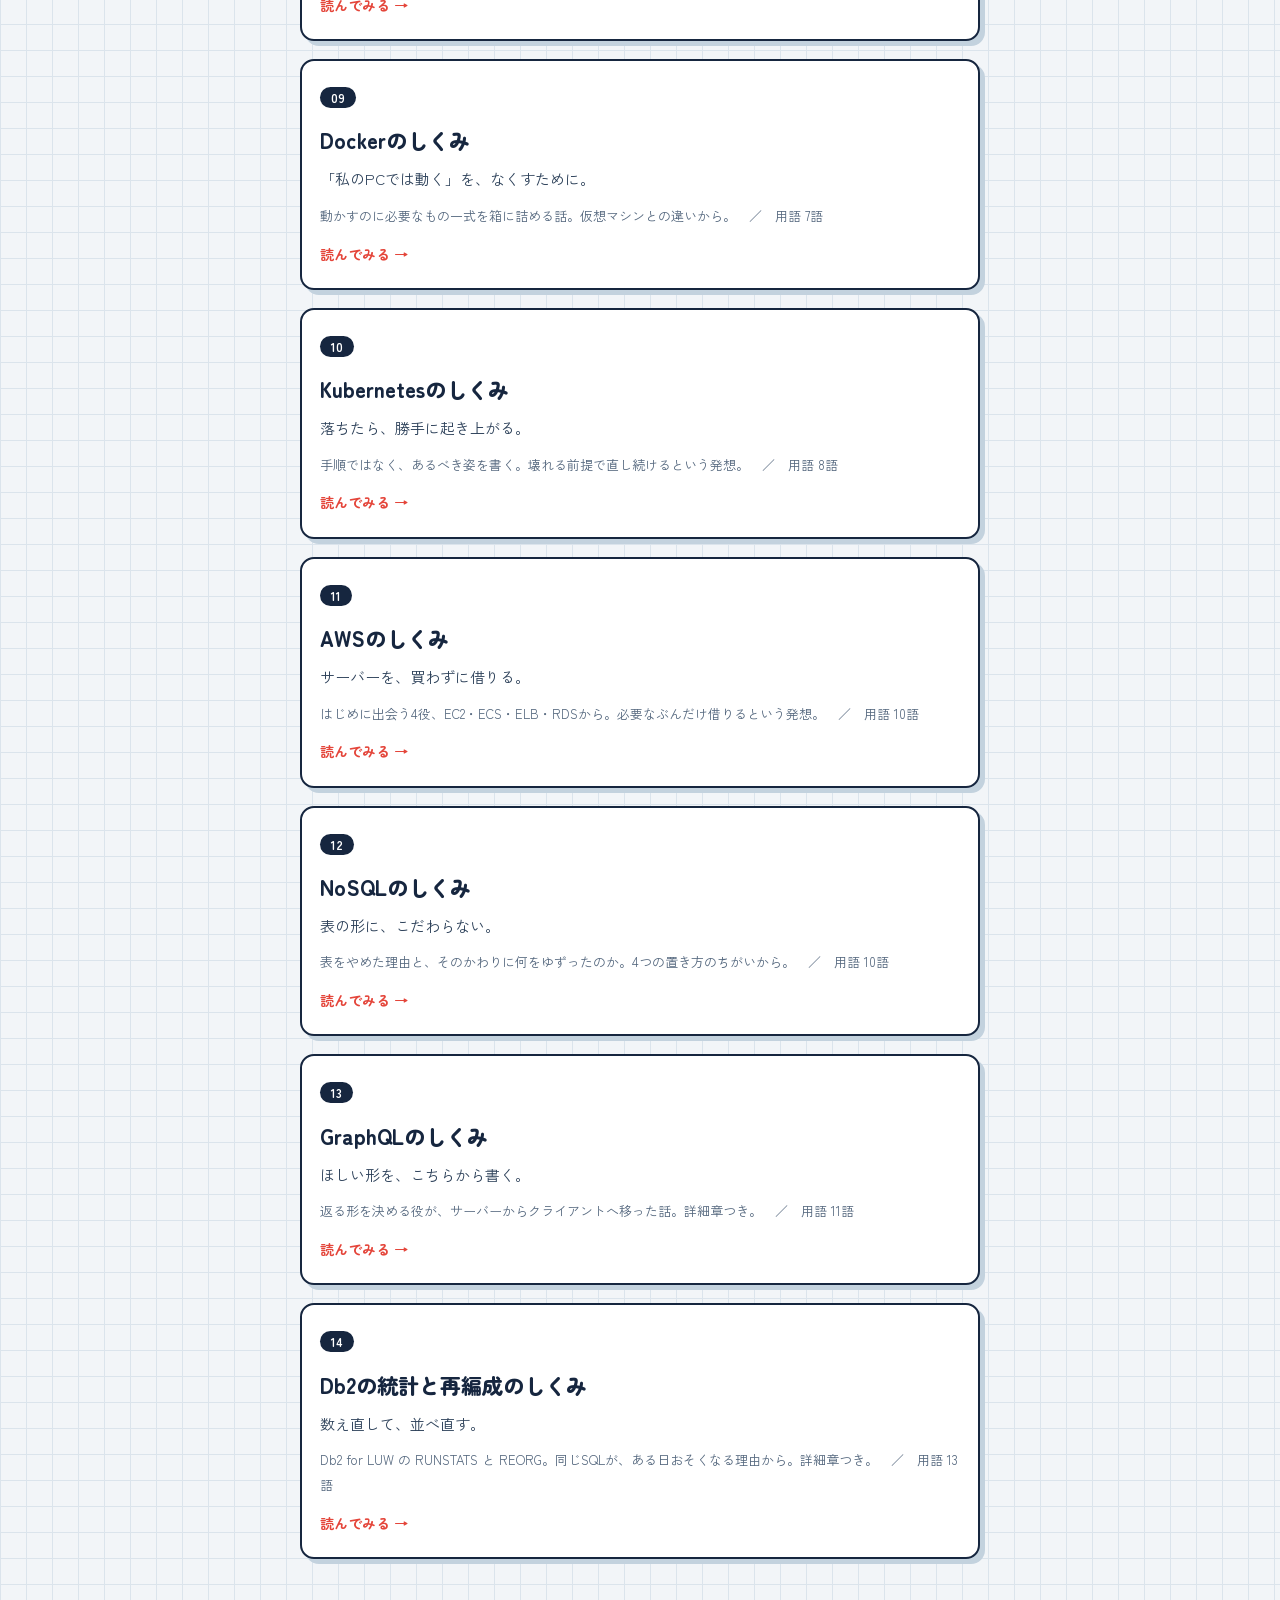
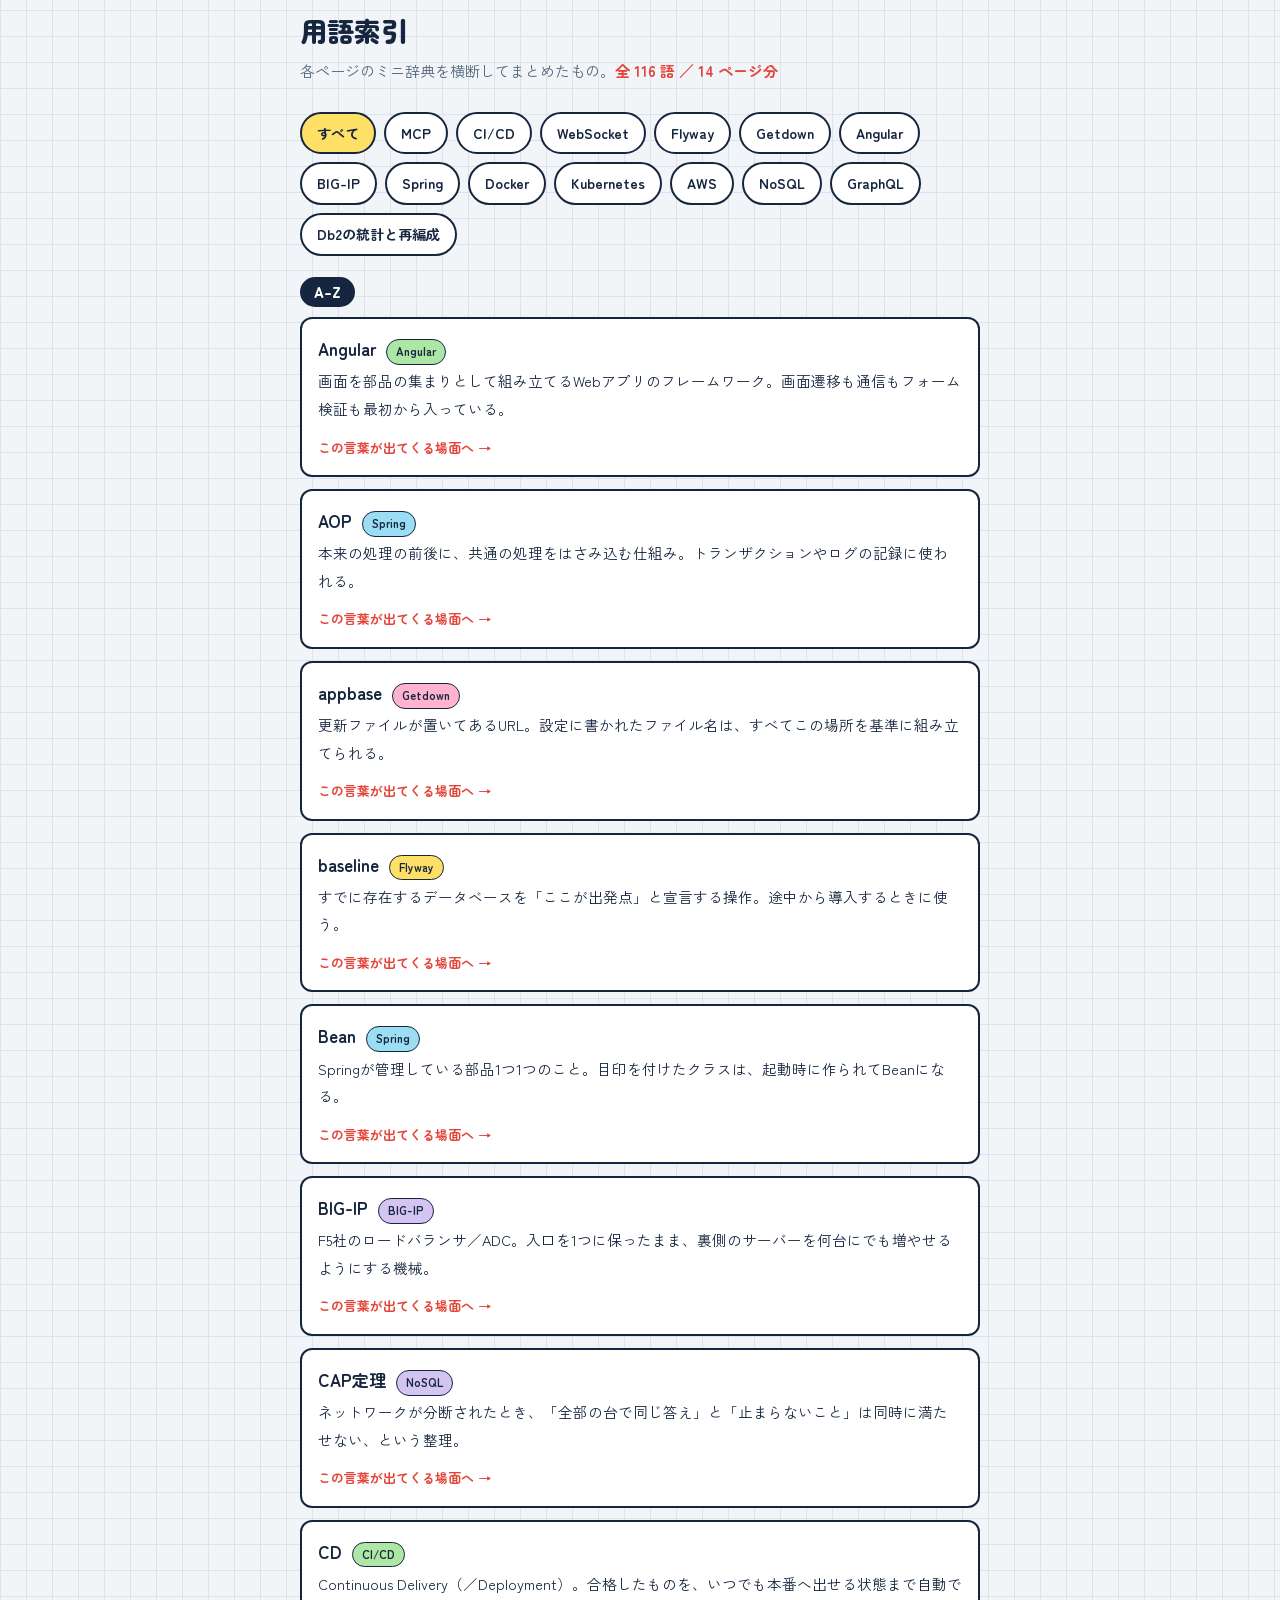
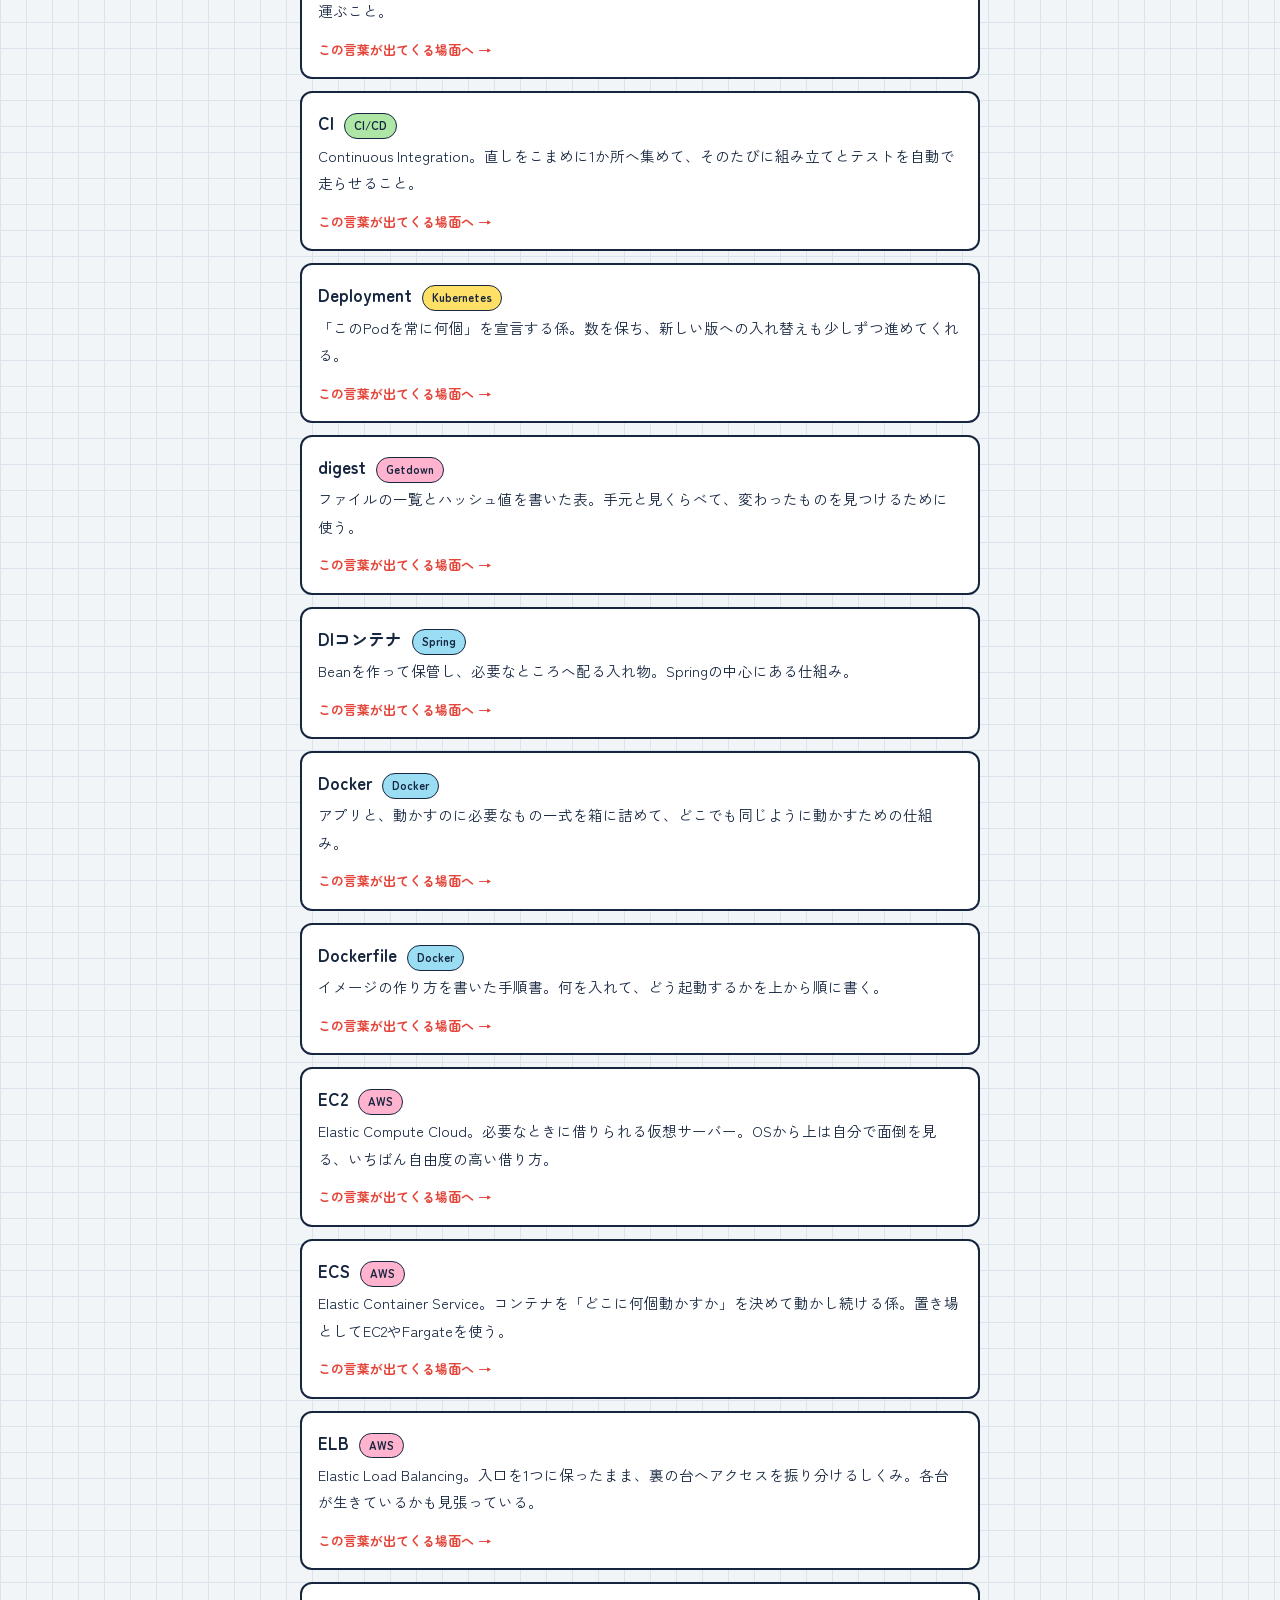
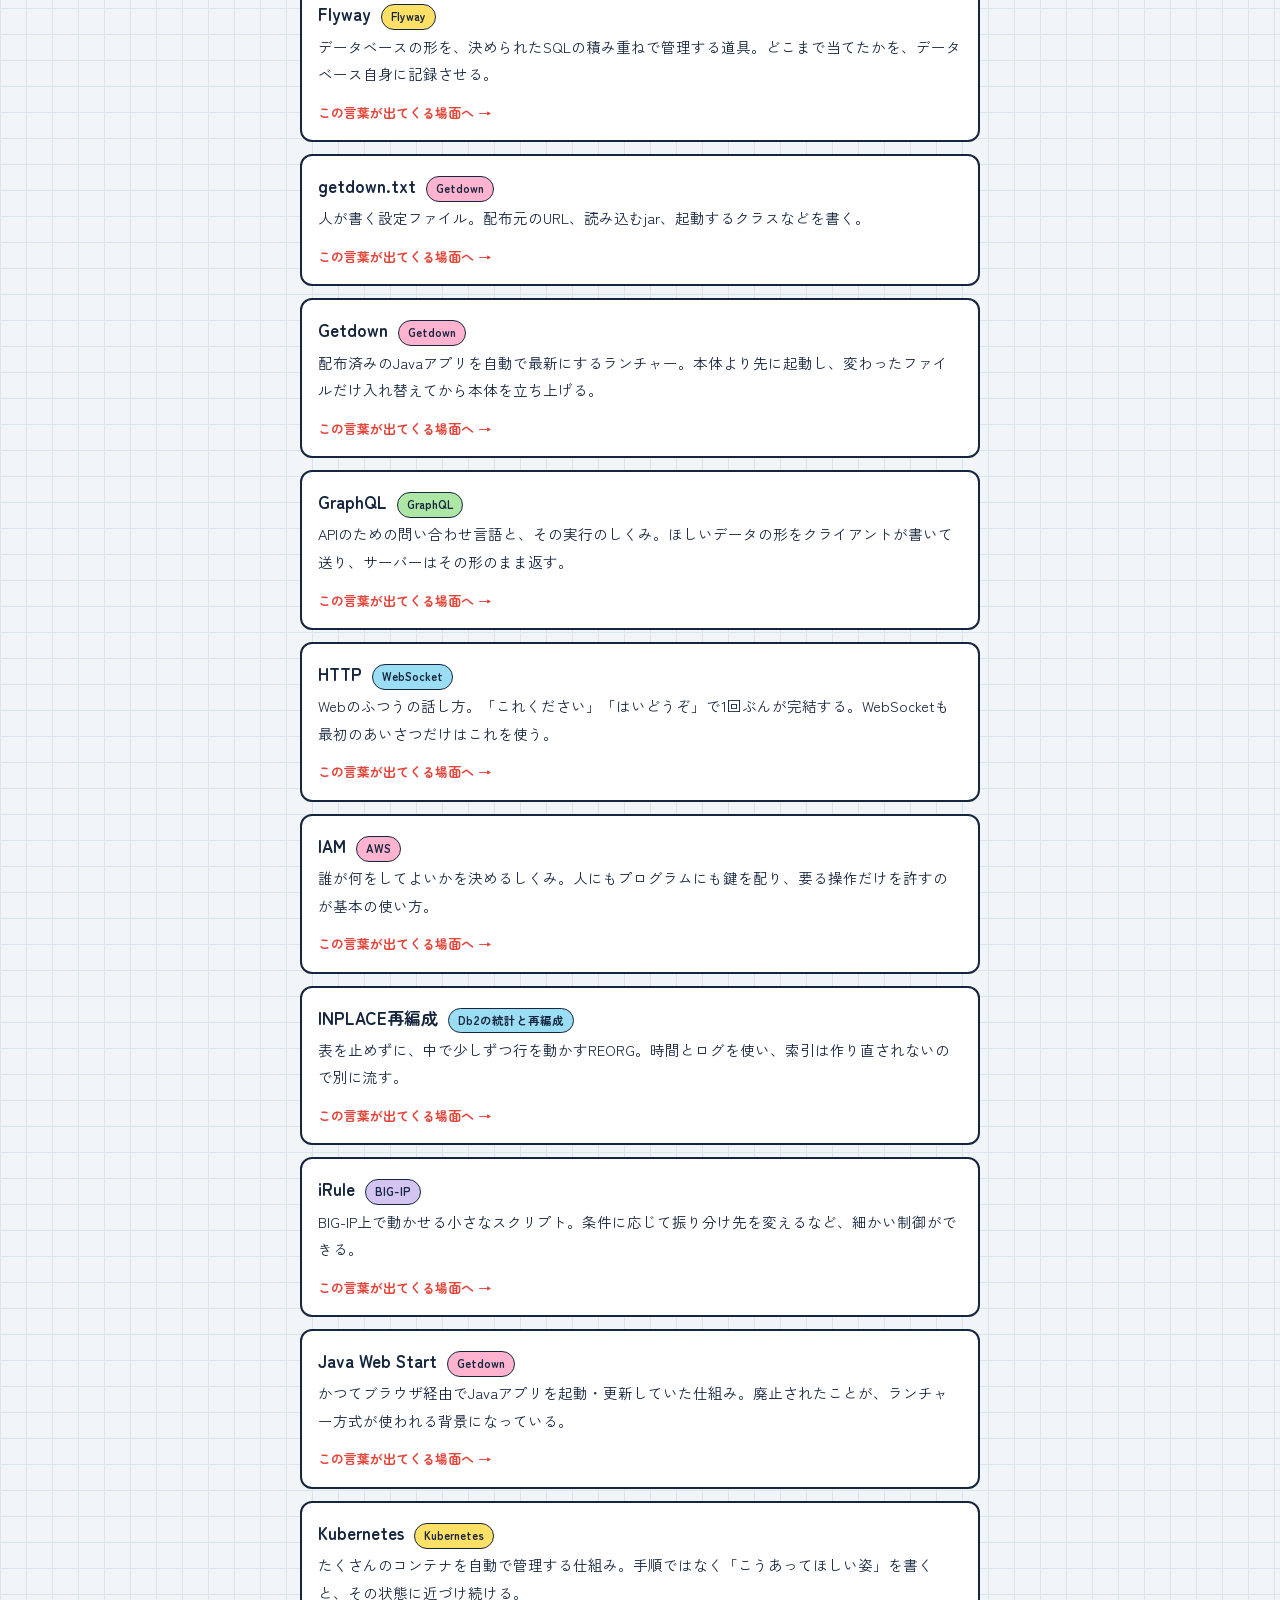
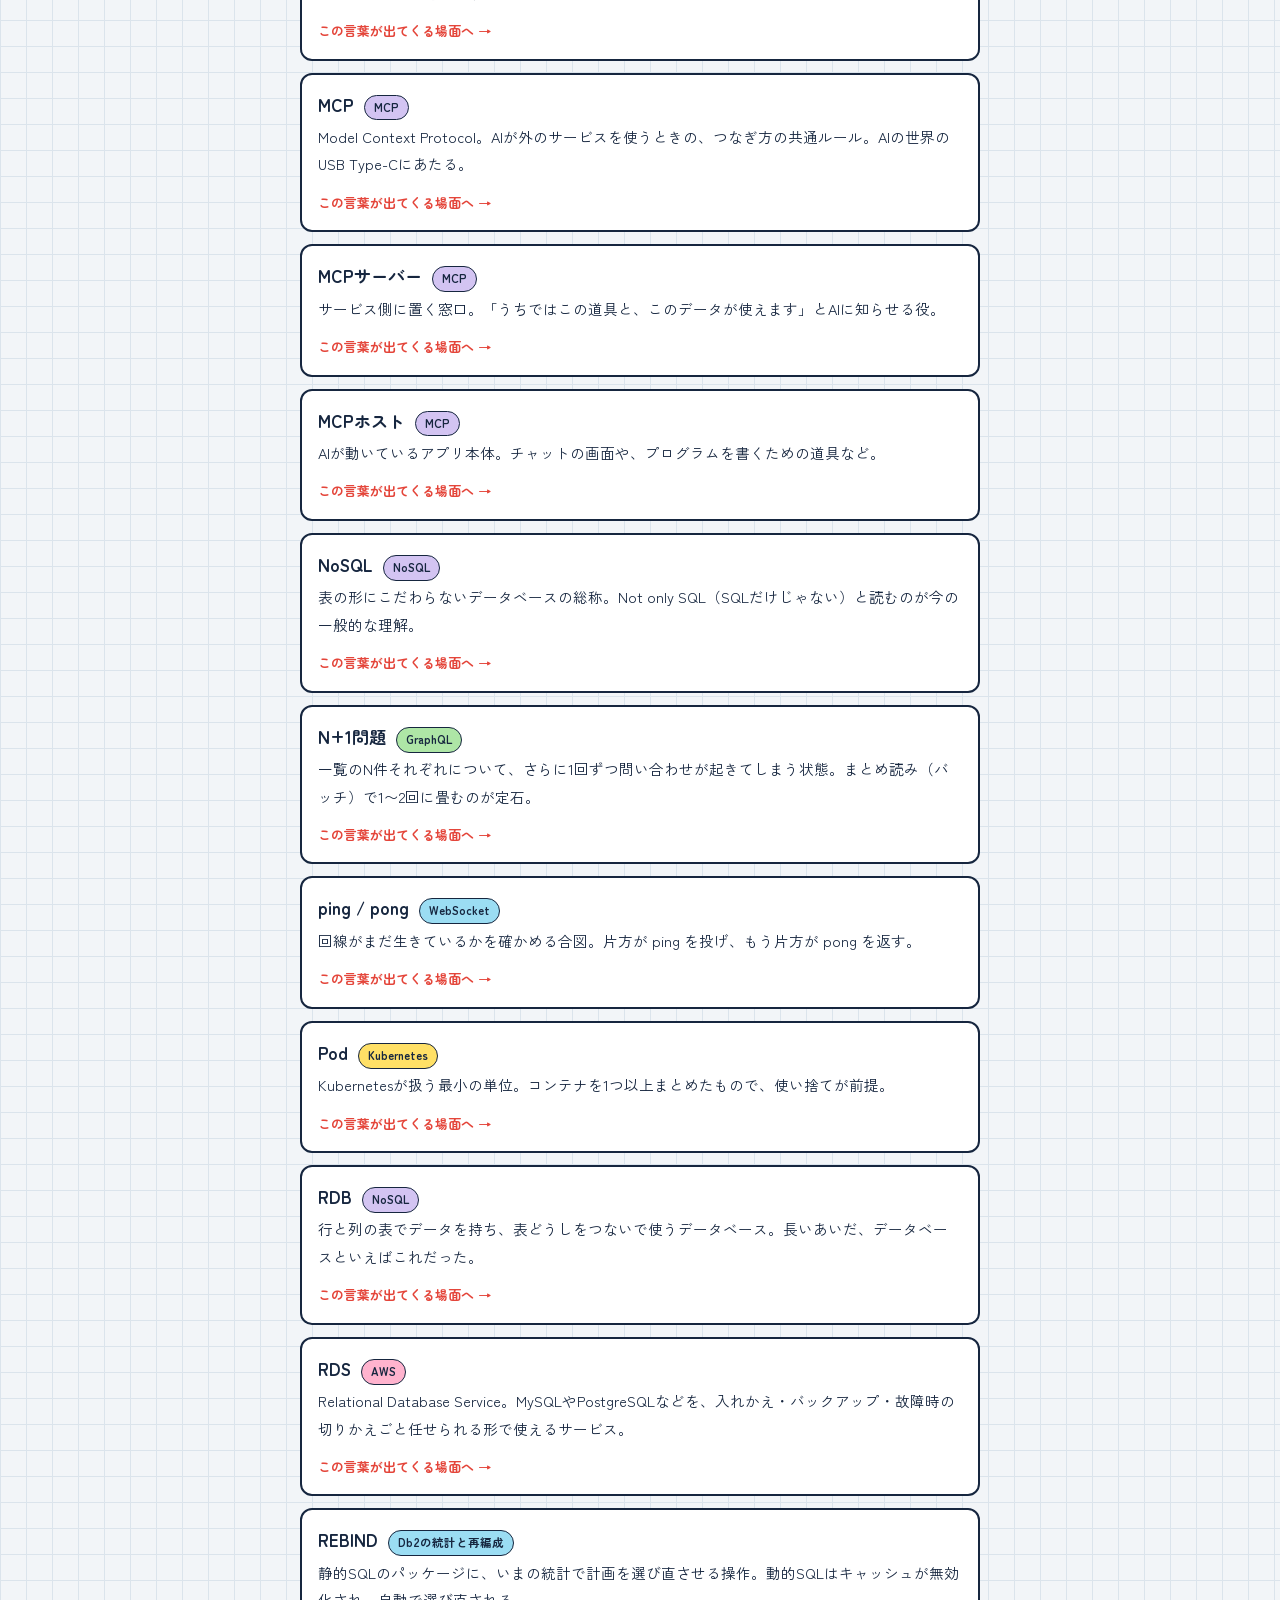
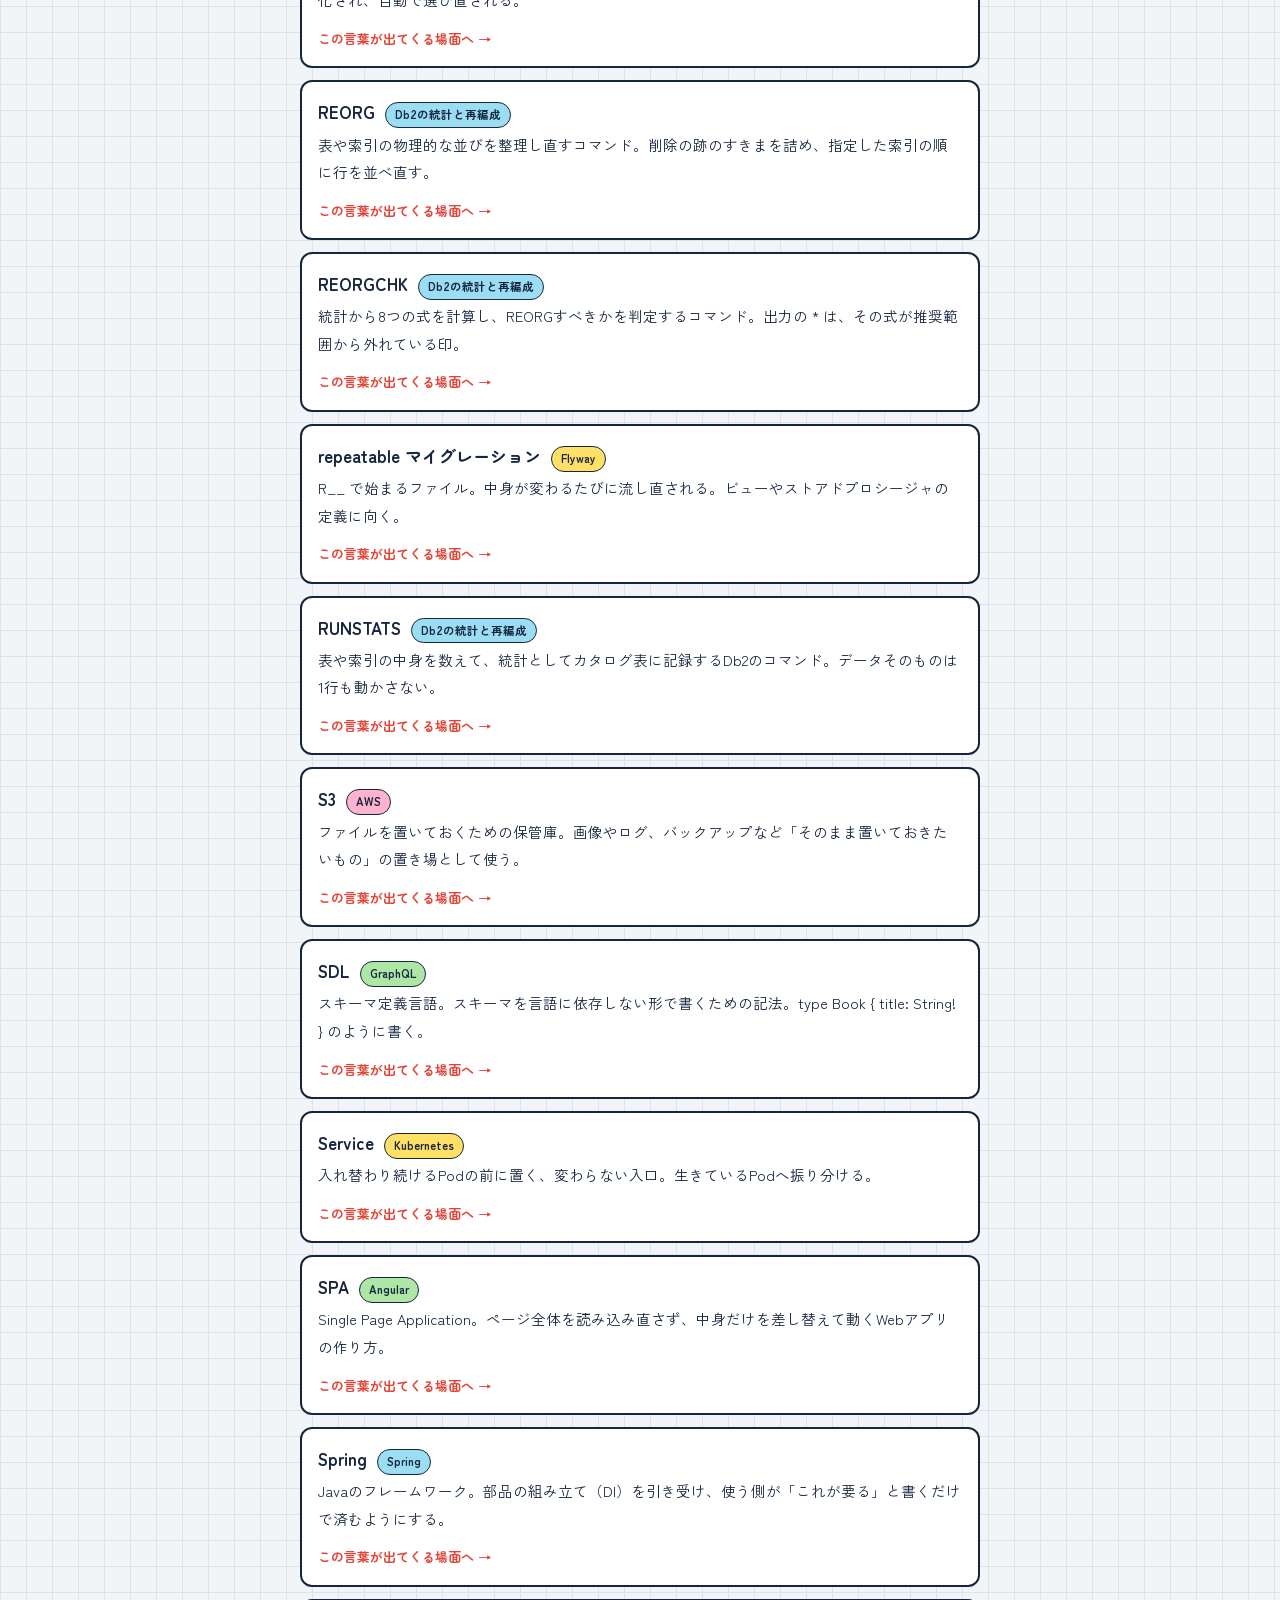
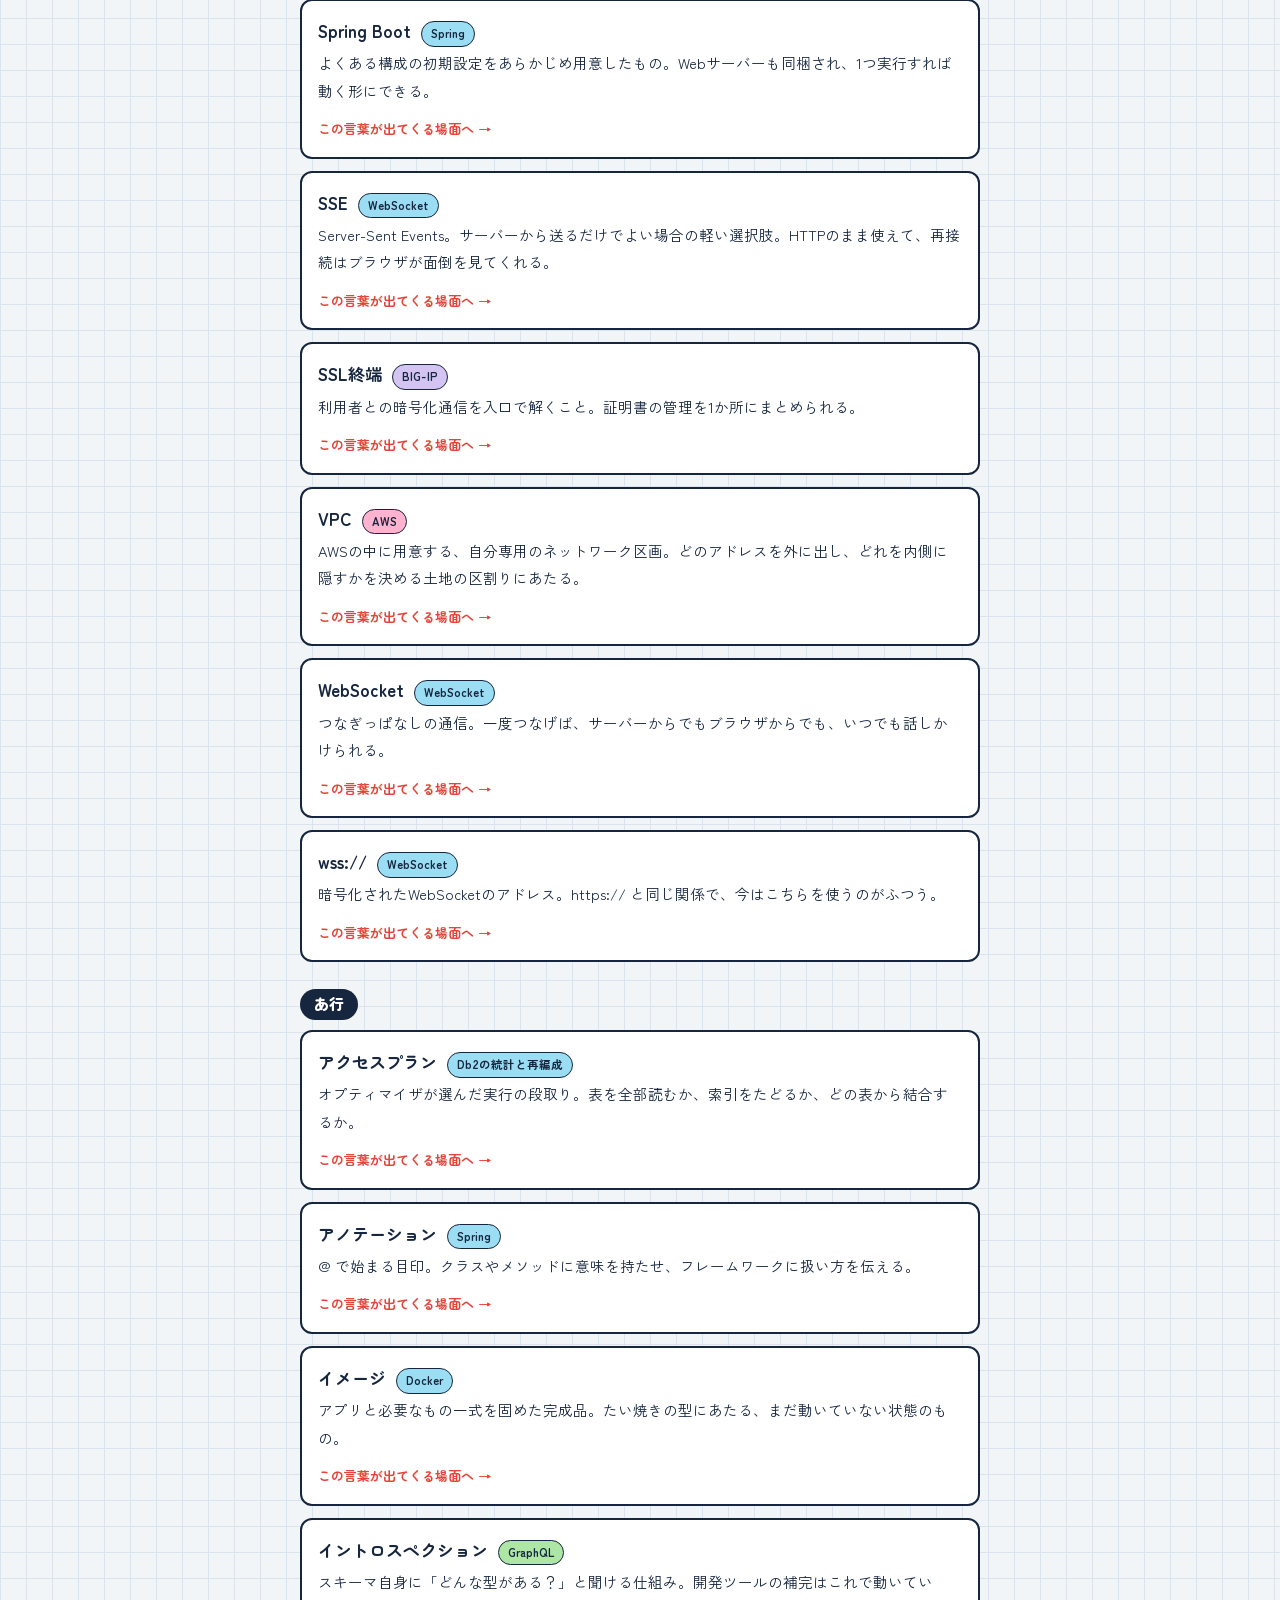
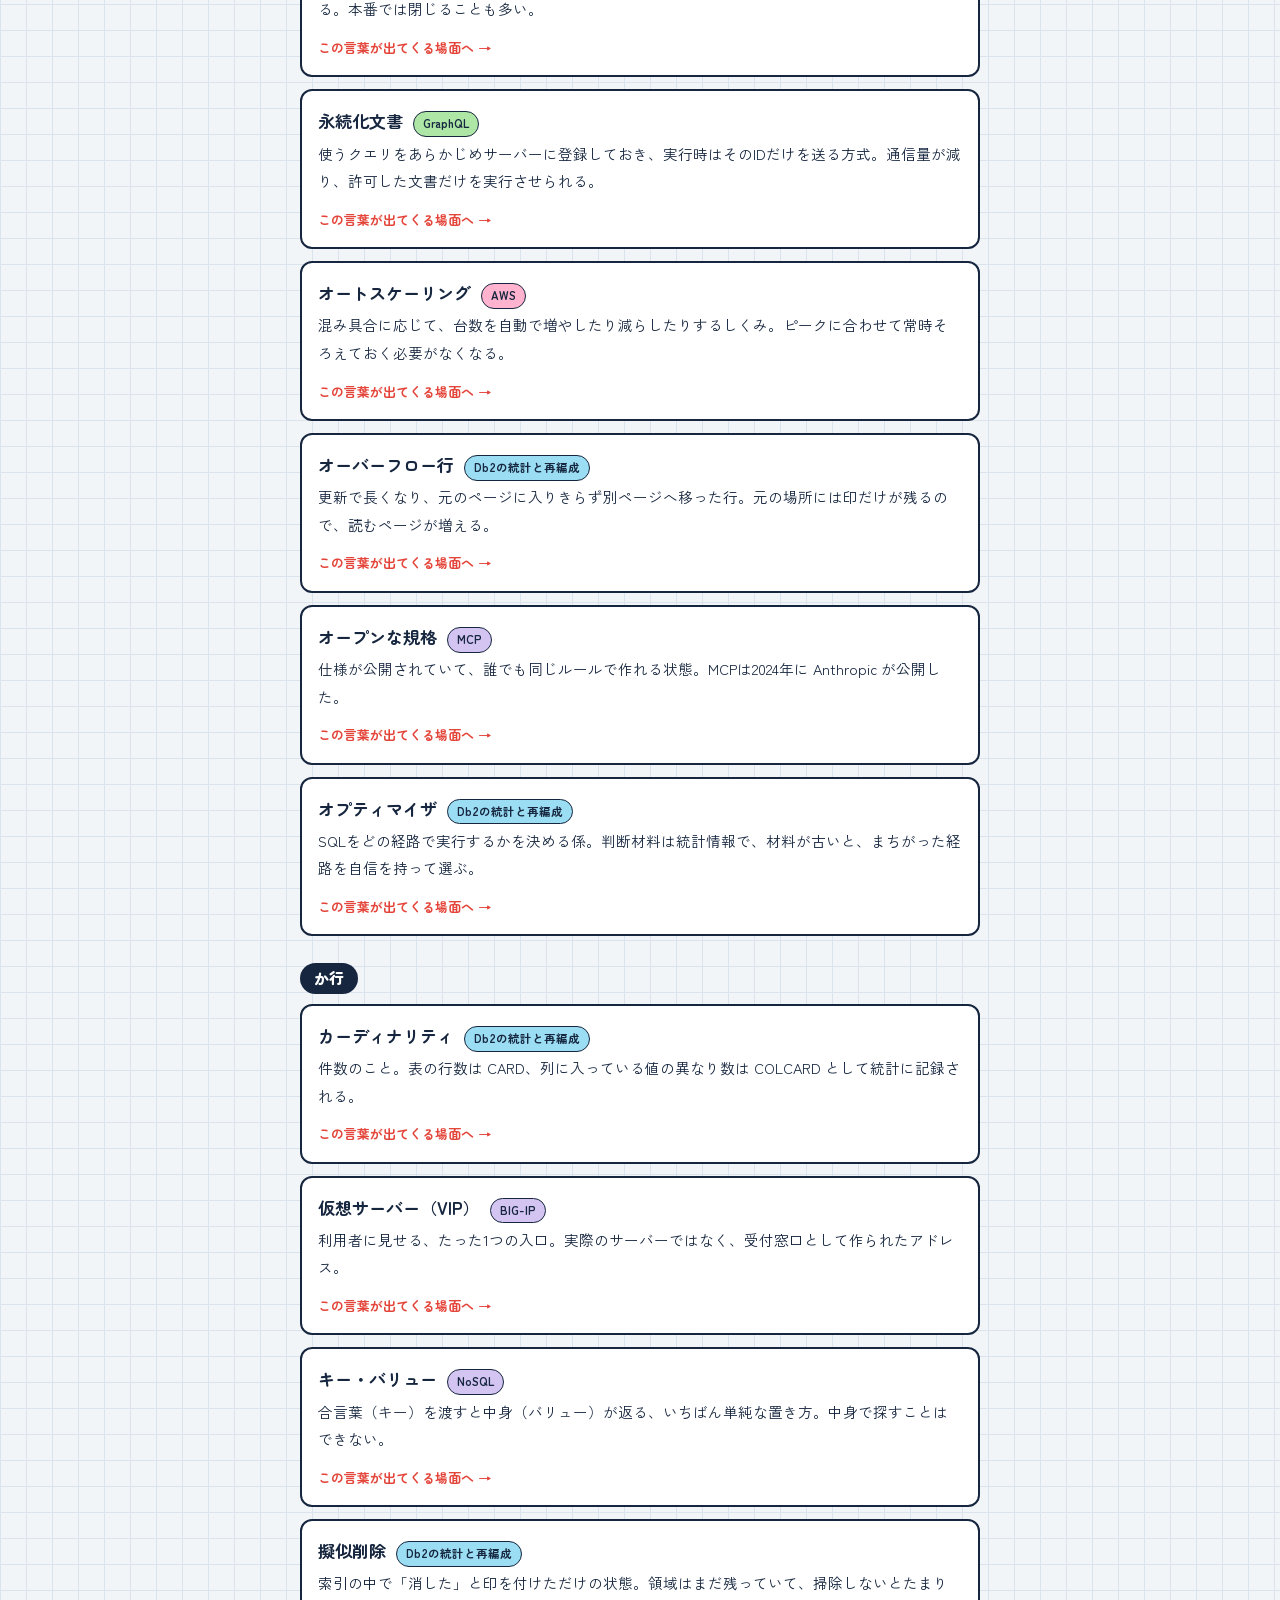
==== commit 43aa873e: "Db2の統計と再編成の解説ページを追加（RUNSTATS・REORG） IBM の公式ドキュメント（RUNSTATS／REORG TABLE／REORGCHK／auto_maint）を 確認したうえで" ====
--- a/index.html
+++ b/index.html
@@ -4,7 +4,7 @@
 <meta charset="utf-8">
 <meta name="viewport" content="width=device-width, initial-scale=1">
 <title>やさしい技術解説 — 用語集</title>
-<meta name="description" content="MCP・CI/CD・WebSocket・NoSQL・GraphQL などを、たとえ話と図解とクイズでたどる解説シリーズ。更新情報と、各ページの用語をまとめた索引つき。">
+<meta name="description" content="MCP・CI/CD・WebSocket・NoSQL・GraphQL・Db2 などを、たとえ話と図解とクイズでたどる解説シリーズ。更新情報と、各ページの用語をまとめた索引つき。">
 <link rel="preconnect" href="https://fonts.googleapis.com">
 <link rel="preconnect" href="https://fonts.gstatic.com" crossorigin>
 <link href="https://fonts.googleapis.com/css2?family=Zen+Kaku+Gothic+New:wght@400;500;700&family=Zen+Maru+Gothic:wght@500;700;900&display=swap" rel="stylesheet">
@@ -15,7 +15,7 @@
 
 <header class="topbar">
   <span class="logo">やさしい技術解説</span>
-  <span class="ver" id="version">v1.7.0</span>
+  <span class="ver" id="version">v1.8.0</span>
   <span class="from">用語集トップ</span>
 </header>
 
@@ -66,14 +66,14 @@
 <footer>
   <p>やさしい技術解説シリーズ。たとえ話・図解・クイズで、技術のことばを「なんのために生まれたか」から説明しています。</p>
   <p class="footmeta">最終更新日: 2026.9.7（各ページの参考文献は、それぞれのページ末尾に記載）</p>
-  <p class="footver">用語集トップ　v1.7.0</p>
+  <p class="footver">用語集トップ　v1.8.0</p>
 </footer>
 
 </div>
 
 <script>
 "use strict";
-var APP_VERSION = "1.7.0";
+var APP_VERSION = "1.8.0";
 
 /* ============ 更新情報 ============ */
 /* type は NEWS_TYPES のキー。page を書くと、そのページの帯が並びます（省略可） */
@@ -84,6 +84,8 @@
 };
 
 var NEWS = [
+  {date:"2026.9.7", type:"new", page:"db2",
+   body:'解説ページ「<a href="db2.html">Db2の統計と再編成のしくみ</a>」を追加しました。RUNSTATSで数え直し、REORGで並べ直す。同じSQLがある日おそくなる理由から。'},
   {date:"2026.9.7", type:"new", page:"graphql",
    body:'解説ページ「<a href="graphql.html">GraphQLのしくみ</a>」を追加しました。送るクエリと返るJSONを、並べて動かせます。'},
   {date:"2026.9.7", type:"update",
@@ -181,6 +183,12 @@
     title:"GraphQLのしくみ",
     q:"ほしい形を、こちらから書く。",
     meta:"返る形を決める役が、サーバーからクライアントへ移った話。詳細章つき。"
+  },
+  {
+    key:"db2", file:"db2.html", no:"14",
+    title:"Db2の統計と再編成のしくみ",
+    q:"数え直して、並べ直す。",
+    meta:"Db2 for LUW の RUNSTATS と REORG。同じSQLが、ある日おそくなる理由から。詳細章つき。"
   }
 ];
 
@@ -416,7 +424,35 @@
   {t:"コネクション", read:"こねくしょん", page:"graphql", anchor:"#d6",
    d:"edges・node・cursor・pageInfo を使った、カーソル方式のページングの型。件数の上限をスキーマの形で表せる。"},
   {t:"永続化文書", read:"えいぞくかぶんしょ", page:"graphql", anchor:"#d4",
-   d:"使うクエリをあらかじめサーバーに登録しておき、実行時はそのIDだけを送る方式。通信量が減り、許可した文書だけを実行させられる。"}
+   d:"使うクエリをあらかじめサーバーに登録しておき、実行時はそのIDだけを送る方式。通信量が減り、許可した文書だけを実行させられる。"},
+
+  /* --- Db2（統計と再編成） --- */
+  {t:"RUNSTATS", read:"RUNSTATS", page:"db2", anchor:"#runstats",
+   d:"表や索引の中身を数えて、統計としてカタログ表に記録するDb2のコマンド。データそのものは1行も動かさない。"},
+  {t:"REORG", read:"REORG", page:"db2", anchor:"#how",
+   d:"表や索引の物理的な並びを整理し直すコマンド。削除の跡のすきまを詰め、指定した索引の順に行を並べ直す。"},
+  {t:"オプティマイザ", read:"おぷてぃまいざ", page:"db2", anchor:"#why",
+   d:"SQLをどの経路で実行するかを決める係。判断材料は統計情報で、材料が古いと、まちがった経路を自信を持って選ぶ。"},
+  {t:"アクセスプラン", read:"あくせすぷらん", page:"db2", anchor:"#words",
+   d:"オプティマイザが選んだ実行の段取り。表を全部読むか、索引をたどるか、どの表から結合するか。"},
+  {t:"カーディナリティ", read:"かーでぃなりてぃ", page:"db2", anchor:"#words",
+   d:"件数のこと。表の行数は CARD、列に入っている値の異なり数は COLCARD として統計に記録される。"},
+  {t:"分布統計", read:"ぶんぷとうけい", page:"db2", anchor:"#d2",
+   d:"列の値の偏りの記録。WITH DISTRIBUTION を付けると集める。特定の値だけ極端に多い列で効く。"},
+  {t:"クラスター率", read:"くらすたーりつ", page:"db2", anchor:"#d4",
+   d:"CLUSTERRATIO。索引の並び順と実データの並び順がどれだけ一致しているか。低いと、索引をたどるたびに飛び飛びのページを読む。"},
+  {t:"オーバーフロー行", read:"おーばーふろーぎょう", page:"db2", anchor:"#two",
+   d:"更新で長くなり、元のページに入りきらず別ページへ移った行。元の場所には印だけが残るので、読むページが増える。"},
+  {t:"擬似削除", read:"ぎじさくじょ", page:"db2", anchor:"#words",
+   d:"索引の中で「消した」と印を付けただけの状態。領域はまだ残っていて、掃除しないとたまり続ける。"},
+  {t:"REORGCHK", read:"REORGCHK", page:"db2", anchor:"#check",
+   d:"統計から8つの式を計算し、REORGすべきかを判定するコマンド。出力の * は、その式が推奨範囲から外れている印。"},
+  {t:"INPLACE再編成", read:"INPLACEさいへんせい", page:"db2", anchor:"#how",
+   d:"表を止めずに、中で少しずつ行を動かすREORG。時間とログを使い、索引は作り直されないので別に流す。"},
+  {t:"統計プロファイル", read:"とうけいぷろふぁいる", page:"db2", anchor:"#d2",
+   d:"「この表はこの取り方で」をDb2に登録しておく仕組み。SET PROFILE で登録し、USE PROFILE で再現する。"},
+  {t:"REBIND", read:"REBIND", page:"db2", anchor:"#order",
+   d:"静的SQLのパッケージに、いまの統計で計画を選び直させる操作。動的SQLはキャッシュが無効化され、自動で選び直される。"}
 ];
 
 /* ============ 表示 ============ */
--- a/assets/site.css
+++ b/assets/site.css
@@ -373,6 +373,7 @@
 
 /* ---- 用語索引の帯（追加分） ---- */
 .src.graphql{background:var(--mk-green)}
+.src.db2{background:var(--mk-cyan)}
 
 /* ---- コード表示（詳細章の外でも使う） ---- */
 main code{
@@ -410,3 +411,8 @@
   .panes{grid-template-columns:1fr}
   .pane .codeblock{min-height:0}
 }
+
+/* ---- 詳細章の表（見出し列が長いとき） ---- */
+.deep .tablescroll{overflow-x:auto;margin:0 0 12px}
+.deep .tablescroll table{margin:0}
+.deep table.wrapth th{white-space:normal;word-break:keep-all}
